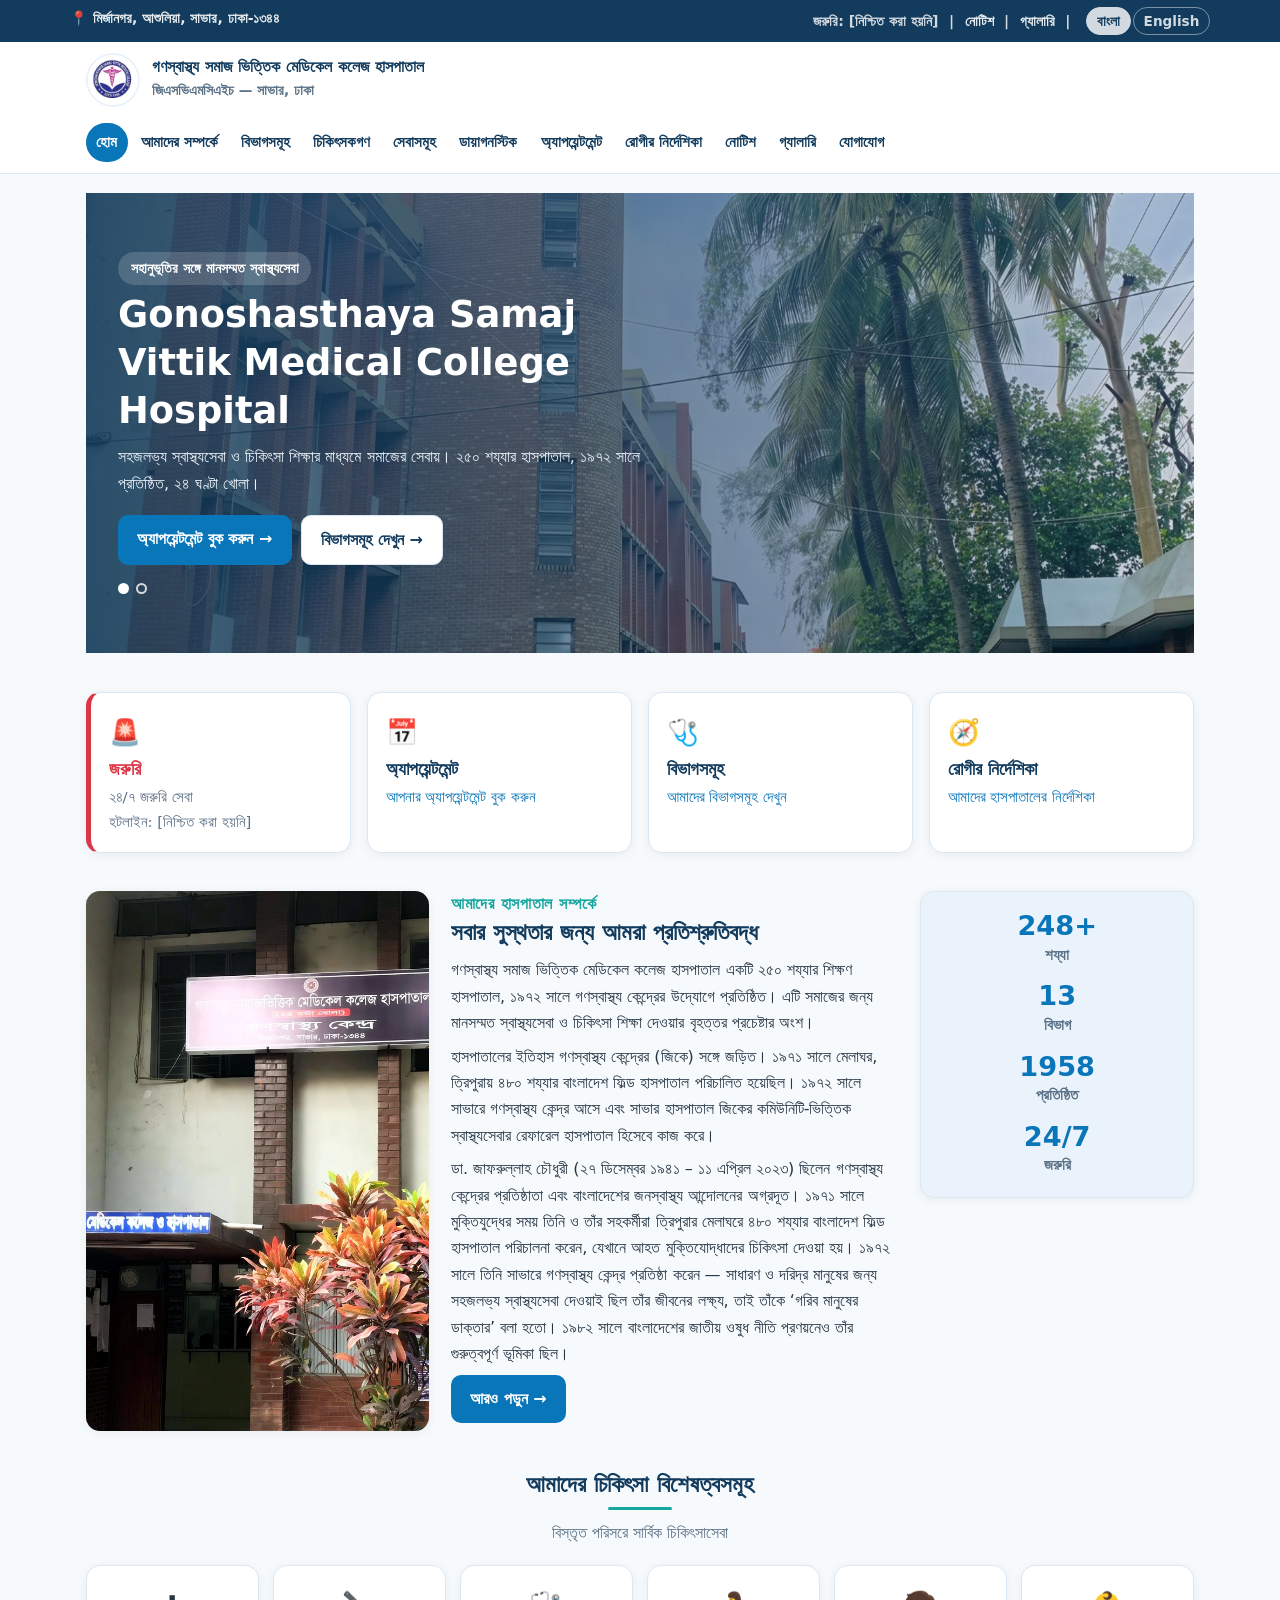
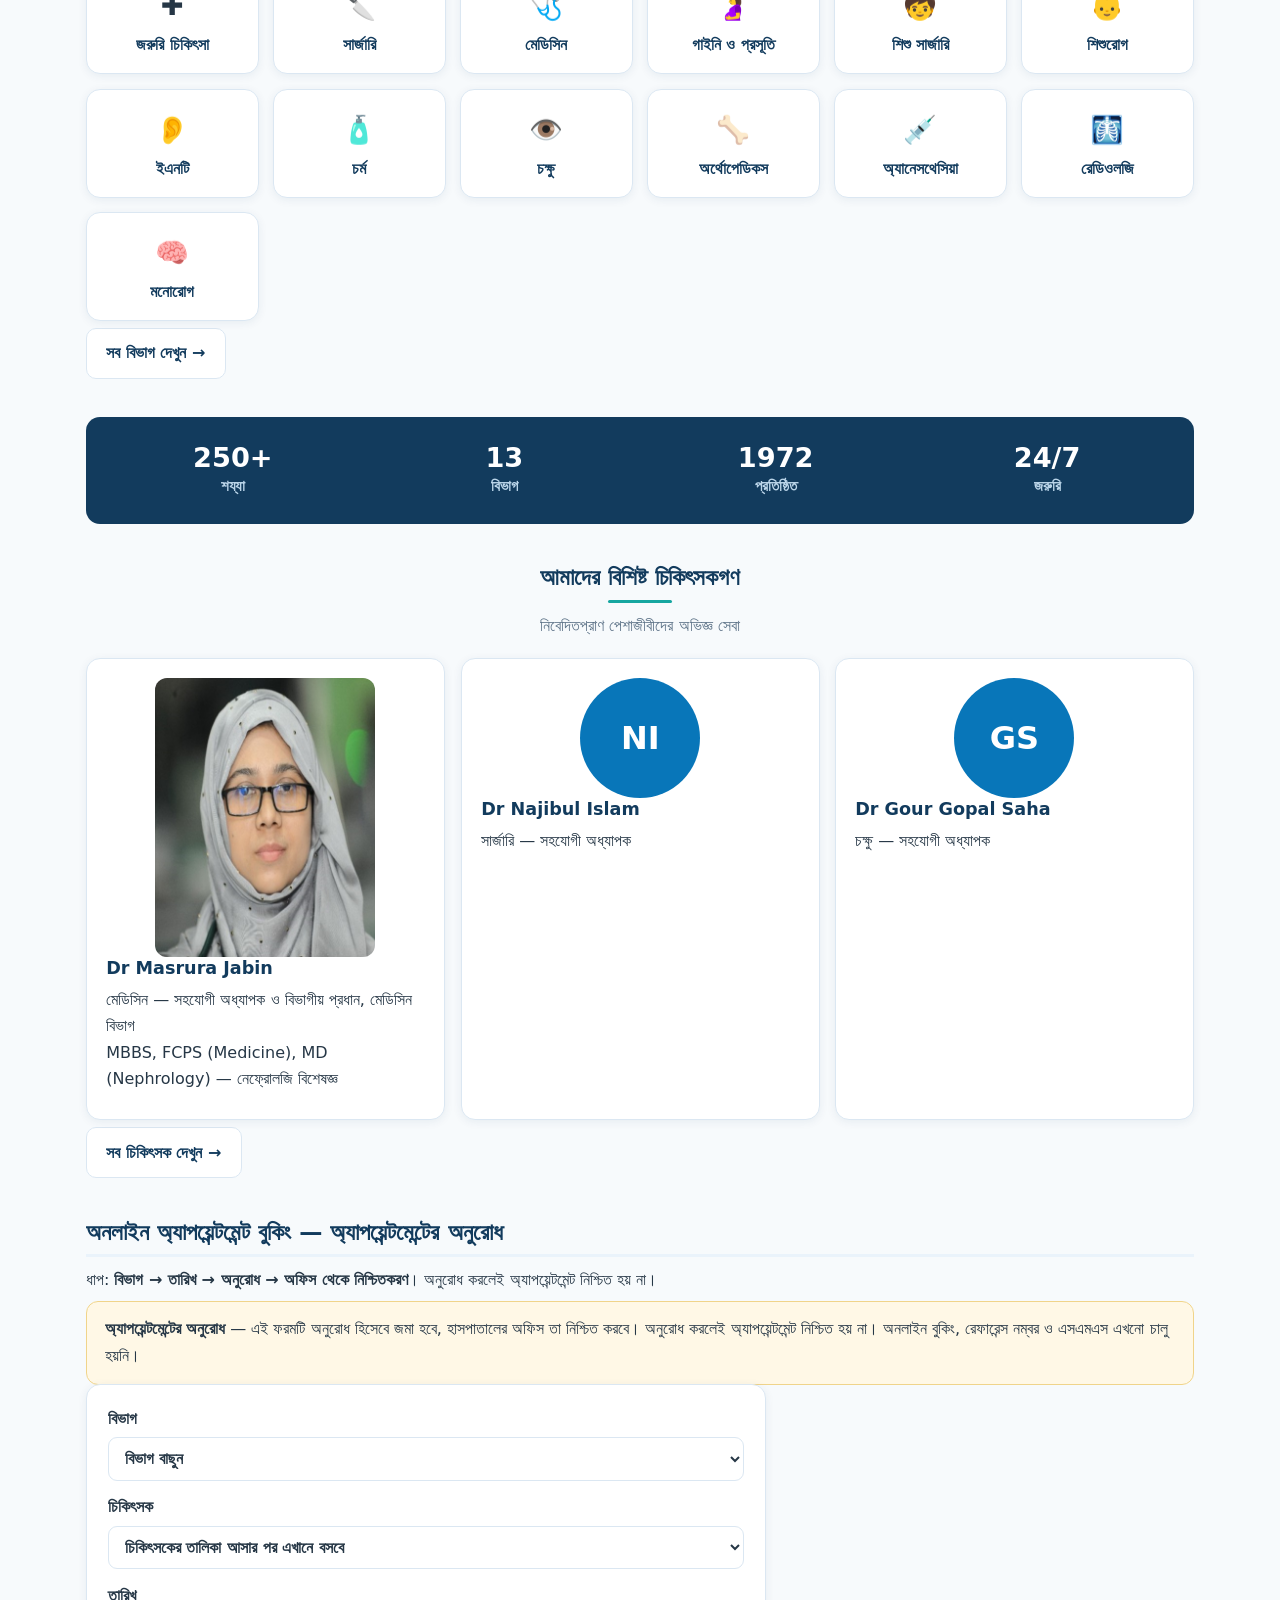
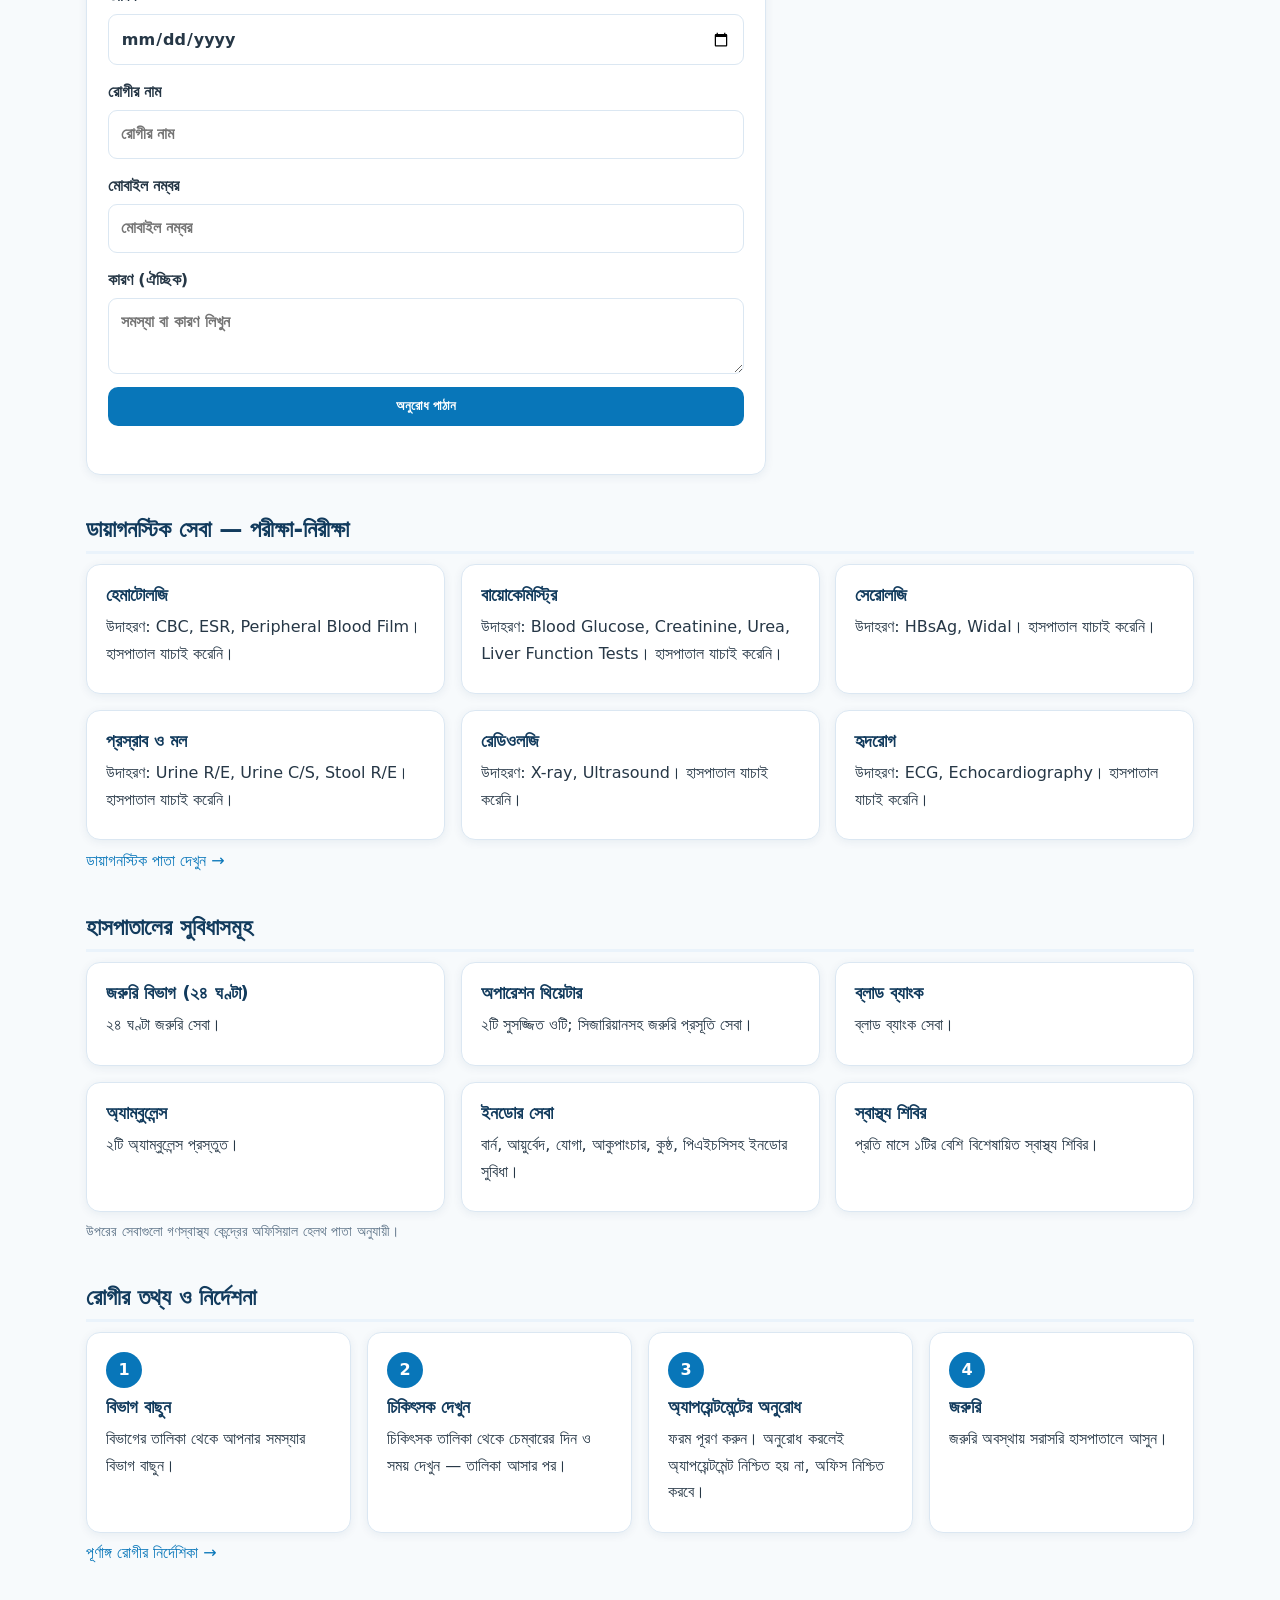
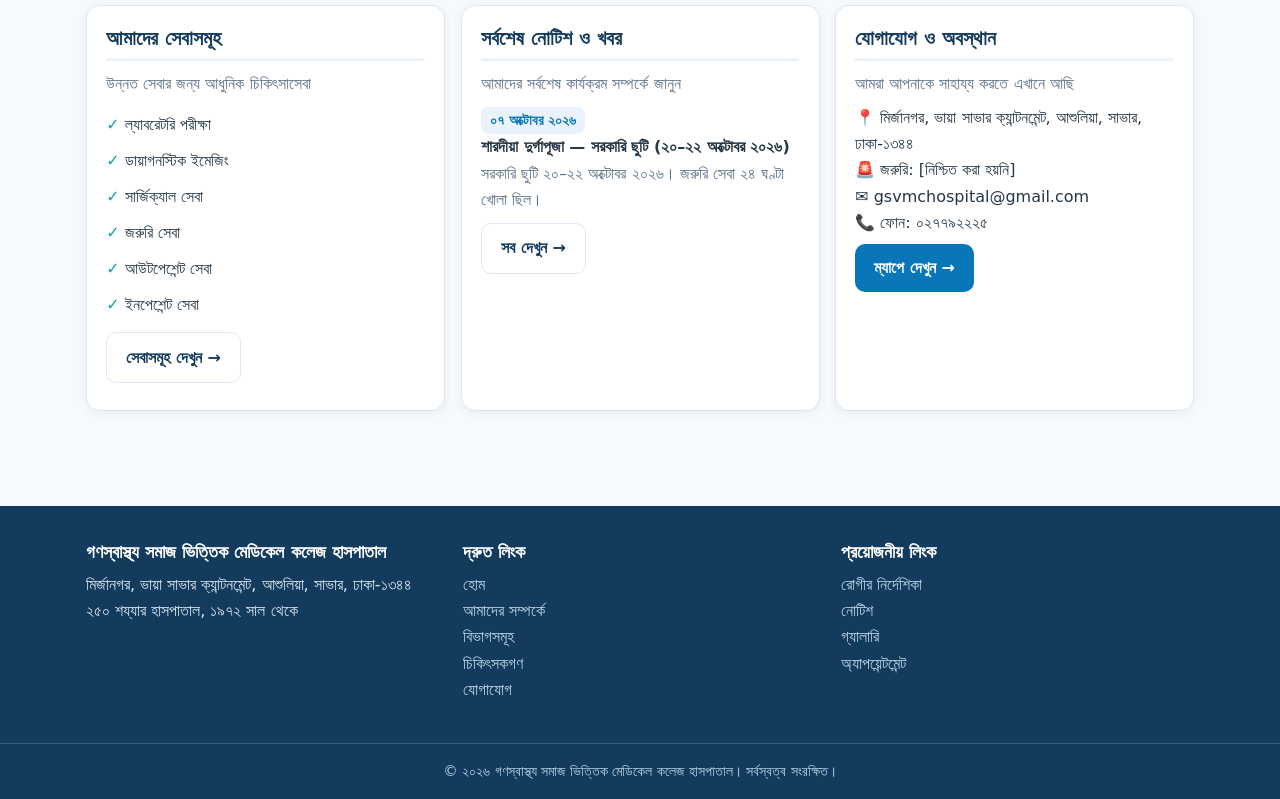
==== index.html @ b0adef0c "Animation update: add animate.css and animate.js wiring to homepage index.html" ====
<!doctype html>
<html lang="bn"><head><meta charset="utf-8">
<meta name="viewport" content="width=device-width,initial-scale=1">
<title>Gonoshasthaya Samaj Vittik Medical College Hospital (GSVMCH)</title>
<meta name="description" content="গণস্বাস্থ্য সমাজ ভিত্তিক মেডিকেল কলেজ হাসপাতাল (জিএসভিএমসিএইচ), সাভার — ২৫০ শয্যার হাসপাতাল, ১৯৭২ সালে প্রতিষ্ঠিত, ১৩টি বিভাগ, চিকিৎসক, অ্যাপয়েন্টমেন্টের অনুরোধ, সেবা ও নোটিশ।">
<meta property="og:title" content="Gonoshasthaya Samaj Vittik Medical College Hospital (GSVMCH)">
<meta property="og:description" content="জিএসভিএমসিএইচ, সাভার — ২৫০ শয্যার হাসপাতাল, ১৯৭২ সালে প্রতিষ্ঠিত। সহানুভূতির সঙ্গে মানসম্মত স্বাস্থ্যসেবা।">
<meta property="og:type" content="website">
<link rel="canonical" href="https://gsvmch.pages.dev/">
<link rel="stylesheet" href="assets/style.css">
<link rel="stylesheet" href="assets/animate.css">
</head>
<body>
<div class="topbar"><div class="topbar-inner">
<span data-i18n="top.addr">📍 মির্জানগর, আশুলিয়া, সাভার, ঢাকা-১৩৪৪</span>
<span class="topbar-right"><span data-i18n="top.emergency">জরুরি: [নিশ্চিত করা হয়নি]</span> <span class="topbar-sep">|</span> <a href="pages/notices.html" data-i18n="top.notice">নোটিশ</a> <span class="topbar-sep">|</span> <a href="pages/gallery.html" data-i18n="top.gallery">গ্যালারি</a> <span class="topbar-sep">|</span> <span class="lang-toggle"><button type="button" class="lang-btn active" data-lang="bn">বাংলা</button><button type="button" class="lang-btn" data-lang="en">English</button></span></span>
</div></div>
<header class="site"><div class="header-inner">
<a class="brand" href="index.html"><img src="assets/logo.jpg" alt="Gonoshasthaya Samaj Vittik Medical College logo"><span><b data-i18n="brand.name">গণস্বাস্থ্য সমাজ ভিত্তিক মেডিকেল কলেজ হাসপাতাল</b><small data-i18n="brand.sub">জিএসভিএমসিএইচ — সাভার, ঢাকা</small></span></a>
<nav class="main"><a href="index.html" class="active" data-i18n="nav.home">হোম</a><a href="pages/about.html" data-i18n="nav.about">আমাদের সম্পর্কে</a><a href="pages/departments.html" data-i18n="nav.departments">বিভাগসমূহ</a><a href="pages/doctors.html" data-i18n="nav.doctors">চিকিৎসকগণ</a><a href="pages/services.html" data-i18n="nav.services">সেবাসমূহ</a><a href="pages/diagnostics.html" data-i18n="nav.diagnostics">ডায়াগনস্টিক</a><a href="pages/appointments.html" data-i18n="nav.appointments">অ্যাপয়েন্টমেন্ট</a><a href="pages/patient-guide.html" data-i18n="nav.guide">রোগীর নির্দেশিকা</a><a href="pages/notices.html" data-i18n="nav.notice">নোটিশ</a><a href="pages/gallery.html" data-i18n="nav.gallery">গ্যালারি</a><a href="pages/contact.html" data-i18n="nav.contact">যোগাযোগ</a></nav>
</div></header>
<main>

<section class="hero">
<div class="hero-slider" id="heroSlider">
<div class="slide active"><img src="assets/hero.jpg" alt="গণস্বাস্থ্য সমাজ ভিত্তিক মেডিকেল কলেজ হাসপাতাল ভবন, সাভার"></div>
<div class="slide"><img src="assets/entrance.jpg" alt="গণস্বাস্থ্য সমাজ ভিত্তিক মেডিকেল কলেজ হাসপাতালের প্রবেশপথ, মির্জানগর, সাভার"></div>
<div class="hero-overlay"><div class="hero-text">
<span class="pill" data-i18n="hero.pill">সহানুভূতির সঙ্গে মানসম্মত স্বাস্থ্যসেবা</span>
<h1>Gonoshasthaya Samaj Vittik Medical College Hospital</h1>
<p data-i18n="hero.sub">সহজলভ্য স্বাস্থ্যসেবা ও চিকিৎসা শিক্ষার মাধ্যমে সমাজের সেবায়। ২৫০ শয্যার হাসপাতাল, ১৯৭২ সালে প্রতিষ্ঠিত, ২৪ ঘণ্টা খোলা।</p>
<div class="btn-row">
<a class="btn" href="pages/appointments.html" data-i18n="hero.cta_appt">অ্যাপয়েন্টমেন্ট বুক করুন →</a>
<a class="btn secondary" href="pages/departments.html" data-i18n="hero.cta_dept">বিভাগসমূহ দেখুন →</a>
</div>
<div class="dots" id="heroDots"><button class="dot active" data-slide="0" aria-label="Slide 1"></button><button class="dot" data-slide="1" aria-label="Slide 2"></button></div>
</div></div>
</div>
</section>

<section><div class="shortcuts">
<div class="shortcut emergency"><span class="icon">🚨</span><h3 data-i18n="sc.emergency_h">জরুরি</h3><p data-i18n-html="sc.emergency_p">২৪/৭ জরুরি সেবা<br>হটলাইন: [নিশ্চিত করা হয়নি]</p></div>
<div class="shortcut"><span class="icon">📅</span><h3 data-i18n="sc.appt_h">অ্যাপয়েন্টমেন্ট</h3><p><a href="pages/appointments.html" data-i18n="sc.appt_p">আপনার অ্যাপয়েন্টমেন্ট বুক করুন</a></p></div>
<div class="shortcut"><span class="icon">🩺</span><h3 data-i18n="sc.dept_h">বিভাগসমূহ</h3><p><a href="pages/departments.html" data-i18n="sc.dept_p">আমাদের বিভাগসমূহ দেখুন</a></p></div>
<div class="shortcut"><span class="icon">🧭</span><h3 data-i18n="sc.guide_h">রোগীর নির্দেশিকা</h3><p><a href="pages/patient-guide.html" data-i18n="sc.guide_p">আমাদের হাসপাতালের নির্দেশিকা</a></p></div>
</div></section>

<section id="about"><div class="about-wrap">
<img class="about-photo" src="assets/entrance-about.jpg" alt="গণস্বাস্থ্য সমাজ ভিত্তিক মেডিকেল কলেজ হাসপাতালের প্রবেশদ্বারের সাইনবোর্ড — ২৪ ঘণ্টা খোলা, মির্জানগর, সাভার, ঢাকা-১৩৪৪">
<div class="about-text"><p class="eyebrow" data-i18n="about.eyebrow">আমাদের হাসপাতাল সম্পর্কে</p><h2 data-i18n="about.h2">সবার সুস্থতার জন্য আমরা প্রতিশ্রুতিবদ্ধ</h2>
<p data-i18n="about.p1">গণস্বাস্থ্য সমাজ ভিত্তিক মেডিকেল কলেজ হাসপাতাল একটি ২৫০ শয্যার শিক্ষণ হাসপাতাল, ১৯৭২ সালে গণস্বাস্থ্য কেন্দ্রের উদ্যোগে প্রতিষ্ঠিত। এটি সমাজের জন্য মানসম্মত স্বাস্থ্যসেবা ও চিকিৎসা শিক্ষা দেওয়ার বৃহত্তর প্রচেষ্টার অংশ।</p>
<p data-i18n="about.p2">হাসপাতালের ইতিহাস গণস্বাস্থ্য কেন্দ্রের (জিকে) সঙ্গে জড়িত। ১৯৭১ সালে মেলাঘর, ত্রিপুরায় ৪৮০ শয্যার বাংলাদেশ ফিল্ড হাসপাতাল পরিচালিত হয়েছিল। ১৯৭২ সালে সাভারে গণস্বাস্থ্য কেন্দ্র আসে এবং সাভার হাসপাতাল জিকের কমিউনিটি-ভিত্তিক স্বাস্থ্যসেবার রেফারেল হাসপাতাল হিসেবে কাজ করে।</p>
<p data-i18n="about.zaf_p1">ডা. জাফরুল্লাহ চৌধুরী (২৭ ডিসেম্বর ১৯৪১ – ১১ এপ্রিল ২০২৩) ছিলেন গণস্বাস্থ্য কেন্দ্রের প্রতিষ্ঠাতা এবং বাংলাদেশের জনস্বাস্থ্য আন্দোলনের অগ্রদূত। ১৯৭১ সালে মুক্তিযুদ্ধের সময় তিনি ও তাঁর সহকর্মীরা ত্রিপুরার মেলাঘরে ৪৮০ শয্যার বাংলাদেশ ফিল্ড হাসপাতাল পরিচালনা করেন, যেখানে আহত মুক্তিযোদ্ধাদের চিকিৎসা দেওয়া হয়। ১৯৭২ সালে তিনি সাভারে গণস্বাস্থ্য কেন্দ্র প্রতিষ্ঠা করেন — সাধারণ ও দরিদ্র মানুষের জন্য সহজলভ্য স্বাস্থ্যসেবা দেওয়াই ছিল তাঁর জীবনের লক্ষ্য, তাই তাঁকে ‘গরিব মানুষের ডাক্তার’ বলা হতো। ১৯৮২ সালে বাংলাদেশের জাতীয় ওষুধ নীতি প্রণয়নেও তাঁর গুরুত্বপূর্ণ ভূমিকা ছিল।</p>
<p><a class="btn" href="pages/about.html" data-i18n="about.more">আরও পড়ুন →</a></p></div>
<div class="stats-box">
<div class="stat"><b>250+</b><span data-i18n="stat.beds">শয্যা</span></div>
<div class="stat"><b>13</b><span data-i18n="stat.depts">বিভাগ</span></div>
<div class="stat"><b>1972</b><span data-i18n="stat.est">প্রতিষ্ঠিত</span></div>
<div class="stat"><b>24/7</b><span data-i18n="stat.emerg">জরুরি</span></div>
</div>
</div></section>

<section id="departments"><div class="section-head"><h2 data-i18n="spec.h2">আমাদের চিকিৎসা বিশেষত্বসমূহ</h2><p class="muted" data-i18n="spec.sub">বিস্তৃত পরিসরে সার্বিক চিকিৎসাসেবা</p></div>
<div class="spec-grid">
<div class="spec-card"><span class="spec-icon">✚</span><h3 data-i18n="spec.emergency">জরুরি চিকিৎসা</h3></div>
<div class="spec-card"><span class="spec-icon">🔪</span><h3 data-i18n="spec.surgery">সার্জারি</h3></div>
<div class="spec-card"><span class="spec-icon">🩺</span><h3 data-i18n="spec.medicine">মেডিসিন</h3></div>
<div class="spec-card"><span class="spec-icon">🤰</span><h3 data-i18n="spec.gyne">গাইনি ও প্রসূতি</h3></div>
<div class="spec-card"><span class="spec-icon">🧒</span><h3 data-i18n="spec.paedsurg">শিশু সার্জারি</h3></div>
<div class="spec-card"><span class="spec-icon">👶</span><h3 data-i18n="spec.pediatric">শিশুরোগ</h3></div>
<div class="spec-card"><span class="spec-icon">👂</span><h3 data-i18n="spec.ent">ইএনটি</h3></div>
<div class="spec-card"><span class="spec-icon">🧴</span><h3 data-i18n="spec.skin">চর্ম</h3></div>
<div class="spec-card"><span class="spec-icon">👁️</span><h3 data-i18n="spec.eye">চক্ষু</h3></div>
<div class="spec-card"><span class="spec-icon">🦴</span><h3 data-i18n="spec.ortho">অর্থোপেডিকস</h3></div>
<div class="spec-card"><span class="spec-icon">💉</span><h3 data-i18n="spec.anesth">অ্যানেসথেসিয়া</h3></div>
<div class="spec-card"><span class="spec-icon">🩻</span><h3 data-dept="Radiology" data-i18n="spec.radio">রেডিওলজি</h3></div>
<div class="spec-card"><span class="spec-icon">🧠</span><h3 data-i18n="spec.psych">মনোরোগ</h3></div>
</div>
<p><a class="btn secondary" href="pages/departments.html" data-i18n="spec.all">সব বিভাগ দেখুন →</a></p></section>

<section class="stats-band"><div class="stats-band-inner">
<div class="stat"><b>250+</b><span data-i18n="stat.beds">শয্যা</span></div>
<div class="stat"><b>13</b><span data-i18n="stat.depts">বিভাগ</span></div>
<div class="stat"><b>1972</b><span data-i18n="stat.est">প্রতিষ্ঠিত</span></div>
<div class="stat"><b>24/7</b><span data-i18n="stat.emerg">জরুরি</span></div>
</div></section>

<section id="doctors"><div class="section-head"><h2 data-i18n="doctors.h2">আমাদের বিশিষ্ট চিকিৎসকগণ</h2><p class="muted" data-i18n="doctors.sub">নিবেদিতপ্রাণ পেশাজীবীদের অভিজ্ঞ সেবা</p></div>
<div class="grid">
<article class="card doc-card"><img src="assets/doctors/masrura-jabin.jpg" alt="Dr Masrura Jabin"><h3>Dr Masrura Jabin</h3><p data-i18n-html="doc.masrura">মেডিসিন — সহযোগী অধ্যাপক ও বিভাগীয় প্রধান, মেডিসিন বিভাগ<br>MBBS, FCPS (Medicine), MD (Nephrology) — নেফ্রোলজি বিশেষজ্ঞ</p></article>
<article class="card doc-card"><div class="avatar">NI</div><h3>Dr Najibul Islam</h3><p data-i18n="doc.najibul">সার্জারি — সহযোগী অধ্যাপক</p></article>
<article class="card doc-card"><div class="avatar">GS</div><h3>Dr Gour Gopal Saha</h3><p data-i18n="doc.gour">চক্ষু — সহযোগী অধ্যাপক</p></article>
</div>
<p><a class="btn secondary" href="pages/doctors.html" data-i18n="doctors.all">সব চিকিৎসক দেখুন →</a></p></section>

<section id="appointment"><h2 data-i18n="appt.h2">অনলাইন অ্যাপয়েন্টমেন্ট বুকিং — অ্যাপয়েন্টমেন্টের অনুরোধ</h2>
<p data-i18n-html="appt.steps">ধাপ: <b>বিভাগ → তারিখ → অনুরোধ → অফিস থেকে নিশ্চিতকরণ</b>। অনুরোধ করলেই অ্যাপয়েন্টমেন্ট নিশ্চিত হয় না।</p>
<div class="notice-box" data-i18n-html="appt.note"><b>অ্যাপয়েন্টমেন্টের অনুরোধ</b> — এই ফরমটি অনুরোধ হিসেবে জমা হবে, হাসপাতালের অফিস তা নিশ্চিত করবে। অনুরোধ করলেই অ্যাপয়েন্টমেন্ট নিশ্চিত হয় না। অনলাইন বুকিং, রেফারেন্স নম্বর ও এসএমএস এখনো চালু হয়নি।</div>
<form id="apptForm">
<label><span data-i18n="appt.dept_label">বিভাগ</span><select required><option value="" data-i18n="appt.choose_dept">বিভাগ বাছুন</option><option data-dept="Emergency">Emergency</option><option data-dept="Surgery">Surgery</option><option data-dept="Medicine">Medicine</option><option data-dept="Gyne and Obs">Gyne and Obs</option><option data-dept="Paediatric Surgery">Paediatric Surgery</option><option data-dept="Pediatric">Pediatric</option><option data-dept="ENT">ENT</option><option data-dept="Skin">Skin</option><option data-dept="Eye">Eye</option><option data-dept="Orthopedics">Orthopedics</option><option data-dept="Anesthesia">Anesthesia</option><option data-dept="Radiology">Radiology</option><option data-dept="Psychiatry">Psychiatry</option></select></label>
<label><span data-i18n="appt.doctor_label">চিকিৎসক</span><select><option data-i18n="appt.doctor_ph">চিকিৎসকের তালিকা আসার পর এখানে বসবে</option></select></label>
<label><span data-i18n="appt.date_label">তারিখ</span><input type="date" required></label>
<label><span data-i18n="appt.name_label">রোগীর নাম</span><input data-i18n-ph="appt.name_label" placeholder="রোগীর নাম" required></label>
<label><span data-i18n="appt.mobile_label">মোবাইল নম্বর</span><input data-i18n-ph="appt.mobile_label" placeholder="মোবাইল নম্বর" required></label>
<label><span data-i18n="appt.reason_label">কারণ (ঐচ্ছিক)</span><textarea rows="2" data-i18n-ph="appt.reason_ph" placeholder="সমস্যা বা কারণ লিখুন"></textarea></label>
<button class="btn" type="submit" data-i18n="appt.submit">অনুরোধ পাঠান</button>
<p id="apptResult" class="muted"></p>
</form>
<script>
document.getElementById('apptForm').addEventListener('submit', function(e){
  e.preventDefault();
  document.getElementById('apptResult').textContent = (window.GSVMCH_I18N ? window.GSVMCH_I18N.t('appt.result') : 'এই ফরমটি এখনো পরীক্ষামূলক কাঠামো — আপনার তথ্য কোথাও পাঠানো হয়নি। অ্যাপয়েন্টমেন্টের জন্য হাসপাতালের অফিসে যোগাযোগ করুন।');
  this.reset();
});
</script>
</section>

<section id="diagnostics"><h2 data-i18n="diag.h2">ডায়াগনস্টিক সেবা — পরীক্ষা-নিরীক্ষা</h2>
<div class="grid">
<div class="card"><h3 data-i18n="diag.haem">হেমাটোলজি</h3><p data-i18n="diag.haem_p">উদাহরণ: CBC, ESR, Peripheral Blood Film। হাসপাতাল যাচাই করেনি।</p></div>
<div class="card"><h3 data-i18n="diag.biochem">বায়োকেমিস্ট্রি</h3><p data-i18n="diag.biochem_p">উদাহরণ: Blood Glucose, Creatinine, Urea, Liver Function Tests। হাসপাতাল যাচাই করেনি।</p></div>
<div class="card"><h3 data-i18n="diag.sero">সেরোলজি</h3><p data-i18n="diag.sero_p">উদাহরণ: HBsAg, Widal। হাসপাতাল যাচাই করেনি।</p></div>
<div class="card"><h3 data-i18n="diag.urine">প্রস্রাব ও মল</h3><p data-i18n="diag.urine_p">উদাহরণ: Urine R/E, Urine C/S, Stool R/E। হাসপাতাল যাচাই করেনি।</p></div>
<div class="card"><h3 data-i18n="diag.radio">রেডিওলজি</h3><p data-i18n="diag.radio_p">উদাহরণ: X-ray, Ultrasound। হাসপাতাল যাচাই করেনি।</p></div>
<div class="card"><h3 data-i18n="diag.cardiac">হৃদরোগ</h3><p data-i18n="diag.cardiac_p">উদাহরণ: ECG, Echocardiography। হাসপাতাল যাচাই করেনি।</p></div>
</div>
<p><a href="pages/diagnostics.html" data-i18n="diag.more">ডায়াগনস্টিক পাতা দেখুন →</a></p></section>

<section id="facilities"><h2 data-i18n="fac.h2">হাসপাতালের সুবিধাসমূহ</h2>
<div class="grid">
<div class="card"><h3 data-i18n="fac.emerg">জরুরি বিভাগ (২৪ ঘণ্টা)</h3><p data-i18n="fac.emerg_p">২৪ ঘণ্টা জরুরি সেবা।</p></div>
<div class="card"><h3 data-i18n="fac.ot">অপারেশন থিয়েটার</h3><p data-i18n="fac.ot_p">২টি সুসজ্জিত ওটি; সিজারিয়ানসহ জরুরি প্রসূতি সেবা।</p></div>
<div class="card"><h3 data-i18n="fac.bb">ব্লাড ব্যাংক</h3><p data-i18n="fac.bb_p">ব্লাড ব্যাংক সেবা।</p></div>
<div class="card"><h3 data-i18n="fac.amb">অ্যাম্বুলেন্স</h3><p data-i18n="fac.amb_p">২টি অ্যাম্বুলেন্স প্রস্তুত।</p></div>
<div class="card"><h3 data-i18n="fac.indoor">ইনডোর সেবা</h3><p data-i18n="fac.indoor_p">বার্ন, আয়ুর্বেদ, যোগা, আকুপাংচার, কুষ্ঠ, পিএইচসিসহ ইনডোর সুবিধা।</p></div>
<div class="card"><h3 data-i18n="fac.camp">স্বাস্থ্য শিবির</h3><p data-i18n="fac.camp_p">প্রতি মাসে ১টির বেশি বিশেষায়িত স্বাস্থ্য শিবির।</p></div>
</div>
<p class="muted small" data-i18n="fac.note">উপরের সেবাগুলো গণস্বাস্থ্য কেন্দ্রের অফিসিয়াল হেলথ পাতা অনুযায়ী।</p></section>

<section id="guide"><h2 data-i18n="guide.h2">রোগীর তথ্য ও নির্দেশনা</h2>
<div class="steps">
<div class="card"><span class="step-num">1</span><h3 data-i18n="guide.s1h">বিভাগ বাছুন</h3><p data-i18n="guide.s1p">বিভাগের তালিকা থেকে আপনার সমস্যার বিভাগ বাছুন।</p></div>
<div class="card"><span class="step-num">2</span><h3 data-i18n="guide.s2h">চিকিৎসক দেখুন</h3><p data-i18n="guide.s2p">চিকিৎসক তালিকা থেকে চেম্বারের দিন ও সময় দেখুন — তালিকা আসার পর।</p></div>
<div class="card"><span class="step-num">3</span><h3 data-i18n="guide.s3h">অ্যাপয়েন্টমেন্টের অনুরোধ</h3><p data-i18n="guide.s3p">ফরম পূরণ করুন। অনুরোধ করলেই অ্যাপয়েন্টমেন্ট নিশ্চিত হয় না, অফিস নিশ্চিত করবে।</p></div>
<div class="card"><span class="step-num">4</span><h3 data-i18n="guide.s4h">জরুরি</h3><p data-i18n="guide.s4p">জরুরি অবস্থায় সরাসরি হাসপাতালে আসুন।</p></div>
</div>
<p><a href="pages/patient-guide.html" data-i18n="guide.more">পূর্ণাঙ্গ রোগীর নির্দেশিকা →</a></p></section>

<section class="bottom3">
<div class="card"><h2 data-i18n="svc.h2">আমাদের সেবাসমূহ</h2><p class="muted" data-i18n="svc.sub">উন্নত সেবার জন্য আধুনিক চিকিৎসাসেবা</p>
<ul class="check-list"><li data-i18n="svc.lab">ল্যাবরেটরি পরীক্ষা</li><li data-i18n="svc.img">ডায়াগনস্টিক ইমেজিং</li><li data-i18n="svc.surg">সার্জিক্যাল সেবা</li><li data-i18n="svc.emerg">জরুরি সেবা</li><li data-i18n="svc.out">আউটপেশেন্ট সেবা</li><li data-i18n="svc.in">ইনপেশেন্ট সেবা</li></ul>
<p><a class="btn secondary" href="pages/services.html" data-i18n="svc.more">সেবাসমূহ দেখুন →</a></p></div>
<div class="card"><h2 data-i18n="notice.h2">সর্বশেষ নোটিশ ও খবর</h2><p class="muted" data-i18n="notice.sub">আমাদের সর্বশেষ কার্যক্রম সম্পর্কে জানুন</p>
<ul class="notice-list"><li><b class="notice-date" data-i18n="notice.date1">০৭ অক্টোবর ২০২৬</b><br><b data-i18n="notice.puja_t">শারদীয়া দুর্গাপূজা — সরকারি ছুটি (২০–২২ অক্টোবর ২০২৬)</b><br><span class="muted" data-i18n="notice.puja_p">সরকারি ছুটি ২০–২২ অক্টোবর ২০২৬। জরুরি সেবা ২৪ ঘণ্টা খোলা ছিল।</span></li></ul>
<p><a class="btn secondary" href="pages/notices.html" data-i18n="notice.all">সব দেখুন →</a></p></div>
<div class="card"><h2 data-i18n="contact.h2">যোগাযোগ ও অবস্থান</h2><p class="muted" data-i18n="contact.sub">আমরা আপনাকে সাহায্য করতে এখানে আছি</p>
<p>📍 মির্জানগর, ভায়া সাভার ক্যান্টনমেন্ট, আশুলিয়া, সাভার, ঢাকা-১৩৪৪<br>
🚨 <span data-i18n="contact.emergency">জরুরি: [নিশ্চিত করা হয়নি]</span><br>
✉️ gsvmchospital@gmail.com<br>
📞 <span data-i18n="contact.phone">ফোন: ০২৭৭৯২২২৫</span></p>
<p><a class="btn" href="https://maps.app.goo.gl/LF12YgHGMR2dJApL9?g_st=ac" target="_blank" rel="noopener" data-i18n="contact.map">ম্যাপে দেখুন →</a></p></div>
</section>

</main>
<footer class="site"><div class="footer-inner">
<div><h3 data-i18n="brand.name">গণস্বাস্থ্য সমাজ ভিত্তিক মেডিকেল কলেজ হাসপাতাল</h3><p data-i18n-html="foot.addr">মির্জানগর, ভায়া সাভার ক্যান্টনমেন্ট, আশুলিয়া, সাভার, ঢাকা-১৩৪৪<br>২৫০ শয্যার হাসপাতাল, ১৯৭২ সাল থেকে</p></div>
<div><h3 data-i18n="foot.quick">দ্রুত লিংক</h3><p><a href="index.html" data-i18n="nav.home">হোম</a><br><a href="pages/about.html" data-i18n="nav.about">আমাদের সম্পর্কে</a><br><a href="pages/departments.html" data-i18n="nav.departments">বিভাগসমূহ</a><br><a href="pages/doctors.html" data-i18n="nav.doctors">চিকিৎসকগণ</a><br><a href="pages/contact.html" data-i18n="nav.contact">যোগাযোগ</a></p></div>
<div><h3 data-i18n="foot.useful">প্রয়োজনীয় লিংক</h3><p><a href="pages/patient-guide.html" data-i18n="nav.guide">রোগীর নির্দেশিকা</a><br><a href="pages/notices.html" data-i18n="nav.notice">নোটিশ</a><br><a href="pages/gallery.html" data-i18n="nav.gallery">গ্যালারি</a><br><a href="pages/appointments.html" data-i18n="nav.appointments">অ্যাপয়েন্টমেন্ট</a></p></div>
</div><div class="footer-bottom" data-i18n="foot.copy">© ২০২৬ গণস্বাস্থ্য সমাজ ভিত্তিক মেডিকেল কলেজ হাসপাতাল। সর্বস্বত্ব সংরক্ষিত।</div></footer>
<script>
(function(){
  var slides=document.querySelectorAll('#heroSlider .slide');
  var dots=document.querySelectorAll('#heroDots .dot');
  var cur=0, timer=null;
  function show(i){
    cur=i;
    slides.forEach(function(s,k){s.classList.toggle('active',k===i);});
    dots.forEach(function(d,k){d.classList.toggle('active',k===i);});
  }
  function next(){show((cur+1)%slides.length);}
  dots.forEach(function(d){d.addEventListener('click',function(){show(parseInt(d.dataset.slide,10));restart();});});
  function restart(){if(timer)clearInterval(timer);timer=setInterval(next,6000);}
  restart();
})();
</script>
<script src="assets/lang.js"></script>
<script src="assets/animate.js"></script>
</body></html>
---- assets/style.css ----
/* GSVMCH v6 — shared design system (premium mockup layout, Miraz info only)
   Primary Medical Blue #0876B9 | Navy #123B5D | Teal #16A6A0
   Background White #FFFFFF / Light Grey #F7FAFC | Text #263746 */
:root{
  --blue:#0876b9; --navy:#123b5d; --teal:#16a6a0;
  --bg:#f7fafc; --white:#fff; --ink:#263746; --muted:#5b7186;
  --line:#dbe7f2; --soft:#eaf3fb; --radius:14px;
  --shadow:0 2px 10px rgba(18,59,93,.07);
}
*{box-sizing:border-box}
html{scroll-behavior:smooth}
body{margin:0;font-family:system-ui,-apple-system,"Segoe UI","Noto Sans Bengali",Arial,sans-serif;color:var(--ink);background:var(--bg);line-height:1.65;font-size:16px}
img{max-width:100%;display:block}
a{color:var(--blue);text-decoration:none}
a:hover{text-decoration:underline}
h1,h2,h3{color:var(--navy);line-height:1.3}
h1{font-size:2rem;margin:.3rem 0 .6rem}
h2{font-size:1.45rem;margin:0 0 .6rem;padding-bottom:.45rem;border-bottom:3px solid var(--soft)}
h3{font-size:1.1rem;margin:.2rem 0 .4rem}
p{margin:.45rem 0}
.muted{color:var(--muted)}
.small{font-size:.9rem}

/* Top bar */
.topbar{background:var(--navy);color:#fff;font-size:.88rem;font-weight:600;padding:.45rem 1rem;text-align:center}
.topbar-inner{max-width:1140px;margin:0 auto;display:flex;justify-content:space-between;gap:1rem;flex-wrap:wrap}
.topbar a{color:#fff}
.topbar-sep{opacity:.5;margin:0 .35rem}
.topbar span{opacity:.9}

/* Header */
header.site{position:sticky;top:0;z-index:40;background:var(--white);border-bottom:1px solid var(--line)}
.header-inner{max-width:1140px;margin:0 auto;padding:.7rem 1rem;display:flex;align-items:center;gap:1rem;justify-content:space-between;flex-wrap:wrap}
.brand{display:flex;align-items:center;gap:.75rem;color:var(--navy)}
.brand:hover{text-decoration:none}
.brand img{width:54px;height:54px;border-radius:50%;object-fit:cover;border:2px solid var(--soft);flex:none}
.brand b{display:block;line-height:1.2;font-size:1.02rem}
.brand small{color:var(--muted);font-weight:600;font-size:.85rem}
nav.main{display:flex;gap:.15rem;flex-wrap:wrap}
nav.main a{padding:.45rem .65rem;border-radius:999px;color:var(--navy);font-weight:600;font-size:.93rem}
nav.main a:hover{background:var(--soft);text-decoration:none}
nav.main a.active{background:var(--blue);color:#fff}

/* Layout */
main{max-width:1140px;margin:0 auto;padding:1.2rem 1rem 3rem}
section{margin-top:2.4rem}
.card{background:var(--white);border:1px solid var(--line);border-radius:var(--radius);padding:1.2rem;box-shadow:var(--shadow)}
.grid{display:grid;grid-template-columns:repeat(3,1fr);gap:1rem}
.grid2{display:grid;grid-template-columns:repeat(2,1fr);gap:1rem}
.grid4{display:grid;grid-template-columns:repeat(4,1fr);gap:1rem}
.card h3{margin-top:0}
.tag{display:inline-block;background:var(--soft);color:var(--blue);border-radius:999px;padding:.15rem .6rem;font-size:.8rem;font-weight:700}
.pill{display:inline-block;background:var(--soft);border-radius:999px;padding:.3rem .8rem;font-size:.88rem;font-weight:700;color:var(--blue)}

/* Hero */
.hero{margin-top:0;border-radius:0;overflow:hidden;position:relative;background:var(--navy)}
.hero-slider{position:relative}
.hero .slide{display:none}
.hero .slide.active{display:block}
.hero img{width:100%;height:460px;object-fit:cover;object-position:center 35%}
.dots{display:flex;gap:.45rem;margin-top:1.1rem;pointer-events:auto}
.dot{width:11px;height:11px;border-radius:50%;border:2px solid rgba(255,255,255,.8);background:transparent;padding:0;cursor:pointer}
.dot.active{background:#fff}
.hero-overlay{position:absolute;inset:0;background:linear-gradient(90deg,rgba(18,59,93,.88) 0%,rgba(18,59,93,.55) 55%,rgba(18,59,93,.15) 100%);display:flex;align-items:center;pointer-events:none}
.hero-overlay a{pointer-events:auto}
.hero-text{color:#fff;padding:2rem;max-width:620px}
.hero-text h1{color:#fff;font-size:2.3rem;margin:.4rem 0 .6rem}
.hero-text p{color:#eaf3fb}
.hero-text .pill{background:rgba(255,255,255,.16);color:#fff}
.btn{display:inline-block;background:var(--blue);color:#fff;padding:.7rem 1.2rem;border-radius:10px;font-weight:700;border:0;cursor:pointer;transition:background .2s,transform .2s}
.btn:hover{background:#06689e;text-decoration:none;transform:translateY(-1px)}
.btn.secondary{background:var(--white);color:var(--navy);border:1px solid var(--line)}
.btn.teal{background:var(--teal)}
.btn-row{display:flex;gap:.6rem;flex-wrap:wrap;margin-top:1.1rem}

/* Shortcuts */
.shortcuts{display:grid;grid-template-columns:repeat(4,1fr);gap:1rem}
.shortcut{background:var(--white);border:1px solid var(--line);border-radius:var(--radius);padding:1.1rem;box-shadow:var(--shadow);transition:transform .2s,box-shadow .2s}
.shortcut:hover{transform:translateY(-2px);box-shadow:0 6px 18px rgba(18,59,93,.12)}
.shortcut .icon{font-size:1.6rem}
.shortcut h3{margin:.3rem 0}
.shortcut p{margin:0;color:var(--muted);font-size:.93rem}
.shortcut.emergency{border-left:5px solid #dc3545}
.shortcut.emergency h3{color:#dc3545}

/* Forms */
form{background:var(--white);border:1px solid var(--line);border-radius:var(--radius);padding:1.3rem;display:grid;gap:.85rem;max-width:680px;box-shadow:var(--shadow)}
label{font-weight:600;display:grid;gap:.3rem}
input,select,textarea{width:100%;padding:.65rem .75rem;border:1px solid var(--line);border-radius:9px;font:inherit;color:var(--ink);background:#fff}
input:focus,select:focus,textarea:focus{outline:2px solid var(--blue);outline-offset:1px;border-color:var(--blue)}
.notice-box{background:#fff8e6;border:1px solid #f0d48a;border-radius:12px;padding:.9rem 1.1rem}
.empty{background:var(--soft);border:1px dashed #9dbfd8;border-radius:12px;padding:1.2rem;text-align:center;color:var(--muted)}

/* Tables */
table{width:100%;border-collapse:collapse;background:var(--white);border-radius:var(--radius);overflow:hidden}
th,td{border:1px solid var(--line);padding:.65rem;text-align:left;font-size:.93rem}
th{background:var(--soft);color:var(--navy)}
.table-wrap{overflow-x:auto}

/* Gallery */
.gallery{display:grid;grid-template-columns:repeat(3,1fr);gap:1rem}
.gallery figure{margin:0;background:var(--white);border:1px solid var(--line);border-radius:var(--radius);overflow:hidden;box-shadow:var(--shadow)}
.gallery img{width:100%;height:210px;object-fit:cover}
.gallery figcaption{padding:.7rem .9rem;font-size:.92rem;color:var(--muted)}
.tile-ph{height:210px;display:grid;place-items:center;text-align:center;padding:1rem;background:var(--soft);color:var(--muted);font-weight:600}

/* Steps */
.steps{display:grid;grid-template-columns:repeat(4,1fr);gap:1rem}
.step-num{display:inline-grid;place-items:center;width:36px;height:36px;border-radius:50%;background:var(--blue);color:#fff;font-weight:800;margin-bottom:.5rem}

/* Footer */
footer.site{background:var(--navy);color:#dbe7f2;margin-top:3rem}
.footer-inner{max-width:1140px;margin:0 auto;padding:2rem 1rem;display:grid;grid-template-columns:repeat(3,1fr);gap:1.5rem}
.footer-inner h3{color:#fff}
.footer-inner a{color:#bcd6ea}
.footer-bottom{border-top:1px solid rgba(255,255,255,.18);text-align:center;padding:1rem;font-size:.9rem;color:#bcd6ea}

@media(max-width:860px){
  .grid,.grid4,.shortcuts,.gallery{grid-template-columns:repeat(2,1fr)}
  .grid2,.steps{grid-template-columns:1fr 1fr}
  .hero img{height:300px}
  .hero-text h1{font-size:1.7rem}
  .footer-inner{grid-template-columns:1fr}
}
@media(max-width:560px){
  .grid,.grid2,.grid4,.shortcuts,.gallery,.steps{grid-template-columns:1fr}
  .hero img{height:240px}
  .hero-overlay{position:static;background:var(--navy)}
  .hero-text{padding:1.4rem}
  .brand b{font-size:.9rem}
  .brand img{width:44px;height:44px}
  h1{font-size:1.6rem}
}

/* ---- v6 premium additions (homepage) ---- */
.section-head{text-align:center;margin-bottom:1.2rem}
.section-head h2{border-bottom:0;padding-bottom:0}
.section-head h2::after{content:"";display:block;width:64px;height:3px;background:var(--teal);margin:.5rem auto 0;border-radius:2px}
.eyebrow{color:var(--teal);font-weight:700;letter-spacing:.04em;margin:0}
.about-wrap{display:grid;grid-template-columns:1fr 1.3fr .8fr;gap:1.4rem;align-items:start}
.about-photo{border-radius:var(--radius);width:100%;height:100%;min-height:280px;object-fit:cover;box-shadow:var(--shadow)}
.about-text h2{border-bottom:0;padding-bottom:0}
.stats-box{background:var(--soft);border:1px solid var(--line);border-radius:var(--radius);padding:1.2rem;display:grid;gap:.9rem;box-shadow:var(--shadow)}
.stats-box .stat,.stats-band .stat{display:grid;gap:.1rem;text-align:center}
.stats-box .stat b,.stats-band .stat b{font-size:1.7rem;color:var(--blue);line-height:1.1}
.stats-box .stat span,.stats-band .stat span{font-size:.92rem;color:var(--muted);font-weight:600}
.spec-grid{display:grid;grid-template-columns:repeat(6,1fr);gap:.9rem}
.spec-card{background:var(--white);border:1px solid var(--line);border-radius:var(--radius);padding:1.1rem .6rem;text-align:center;box-shadow:var(--shadow);transition:transform .2s,box-shadow .2s}
.spec-card:hover{transform:translateY(-2px);box-shadow:0 6px 18px rgba(18,59,93,.12)}
.spec-card h3{font-size:.98rem;margin:.4rem 0 0}
.spec-icon{font-size:1.7rem}
.stats-band{background:var(--navy);border-radius:var(--radius);padding:1.6rem 1.2rem;margin-top:2.4rem}
.stats-band-inner{display:grid;grid-template-columns:repeat(4,1fr);gap:1rem}
.stats-band .stat b{color:#fff}
.stats-band .stat span{color:#bcd6ea}
.doc-card img{width:100%;max-width:220px;border-radius:12px;margin:0 auto}
.doc-card .avatar{margin:0 auto}
.avatar{width:120px;height:120px;border-radius:50%;background:var(--blue);color:#fff;display:grid;place-items:center;font-size:2rem;font-weight:800}
.bottom3{display:grid;grid-template-columns:repeat(3,1fr);gap:1rem}
.bottom3 h2{font-size:1.25rem}
.check-list{list-style:none;padding:0;margin:.6rem 0}
.check-list li{padding:.3rem 0}
.check-list li::before{content:"✓ ";color:var(--teal);font-weight:800}
.notice-list{list-style:none;padding:0;margin:.6rem 0}
.notice-date{display:inline-block;background:var(--soft);color:var(--blue);border-radius:8px;padding:.15rem .55rem;font-size:.85rem}
@media(max-width:860px){
  .spec-grid{grid-template-columns:repeat(3,1fr)}
  .about-wrap{grid-template-columns:1fr 1fr}
  .about-photo{grid-column:1/-1;min-height:220px}
  .bottom3{grid-template-columns:1fr}
  .stats-band-inner{grid-template-columns:repeat(2,1fr)}
  .topbar-inner{justify-content:center;text-align:center}
}
@media(max-width:560px){
  .spec-grid{grid-template-columns:repeat(2,1fr)}
  .about-wrap{grid-template-columns:1fr}
  .hero img{height:300px}
}

/* Language toggle (top bar) */
.lang-toggle{display:inline-flex;gap:.15rem;margin-left:.35rem}
.lang-btn{background:transparent;border:1px solid rgba(255,255,255,.55);color:#fff;border-radius:999px;padding:.1rem .6rem;font:inherit;font-size:.85rem;font-weight:700;cursor:pointer}
.lang-btn.active{background:#fff;color:var(--navy);border-color:#fff}
.lang-btn:hover{text-decoration:none}

/* Figure inside a content card (e.g. About page gate photo) */
.card figure{margin:1rem 0 0}
.card figure img{width:100%;border-radius:12px}
.card figcaption{font-size:.92rem;color:var(--muted);margin-top:.4rem}
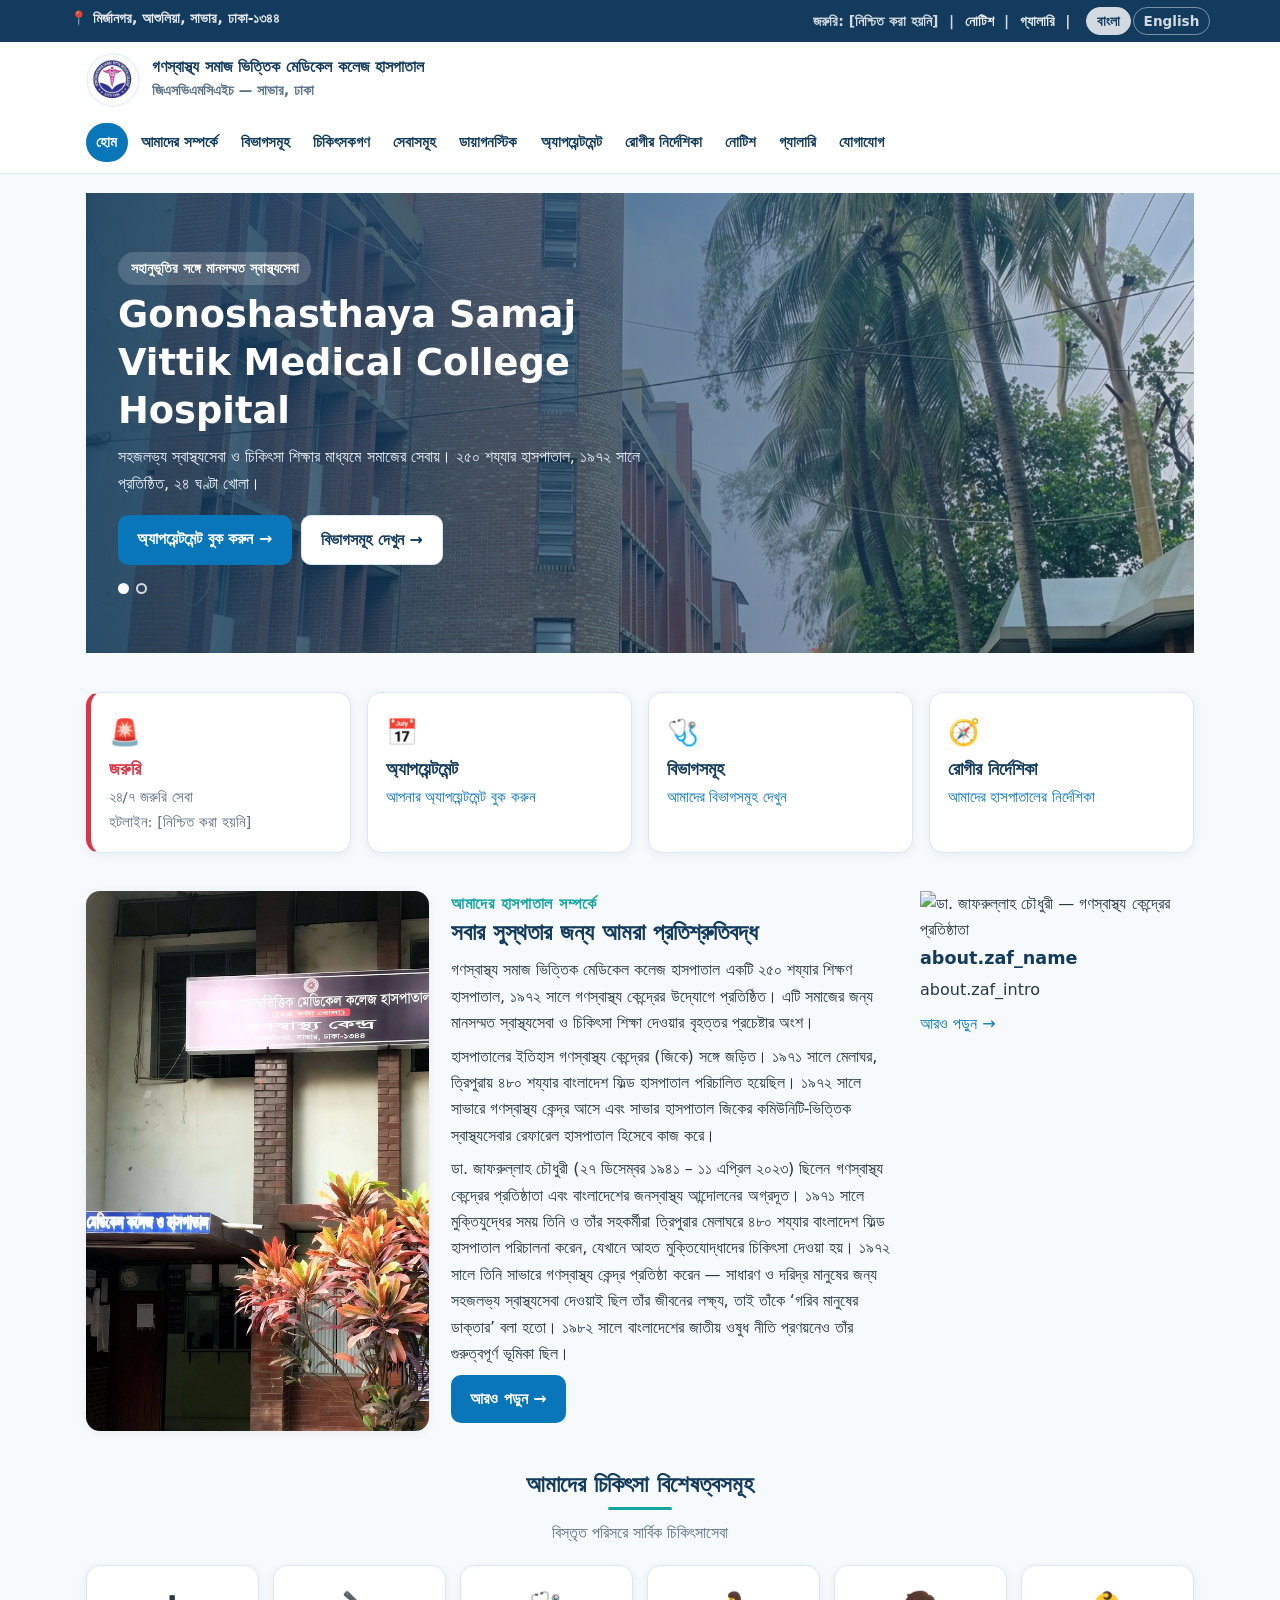
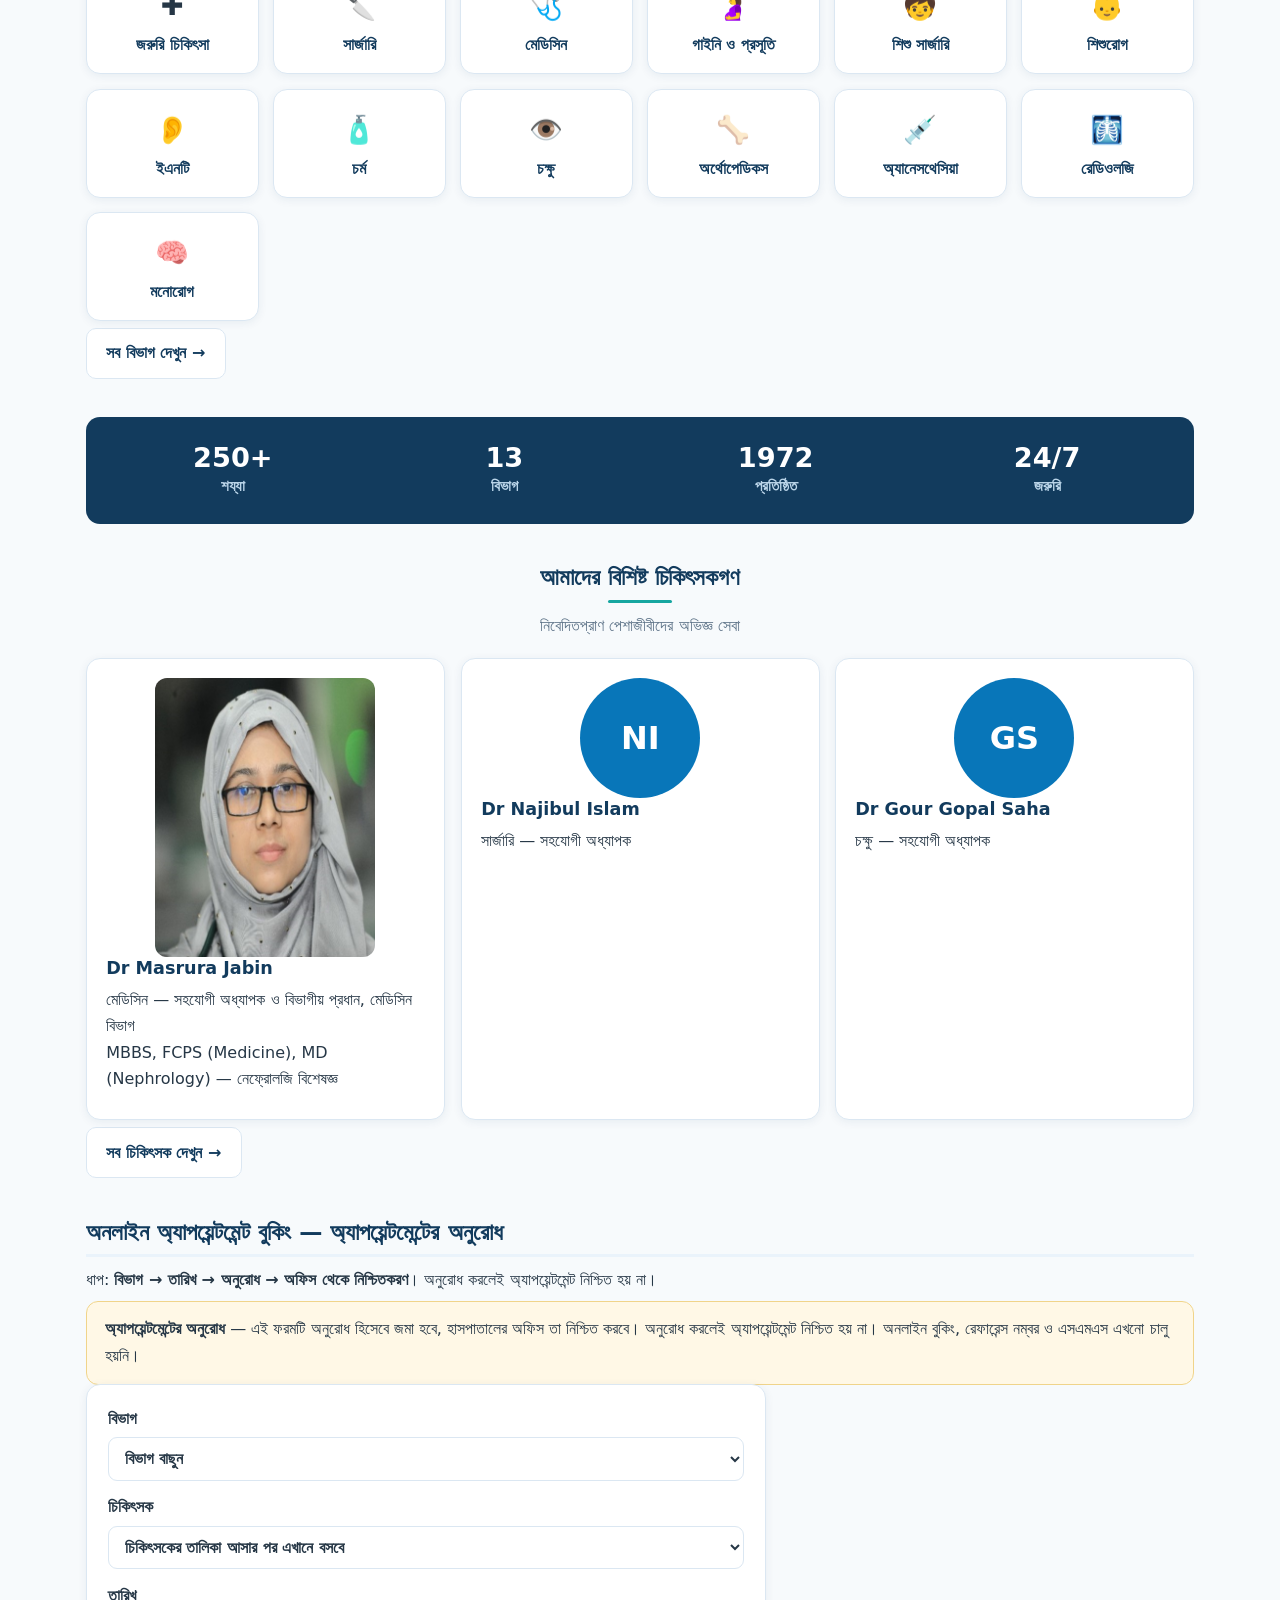
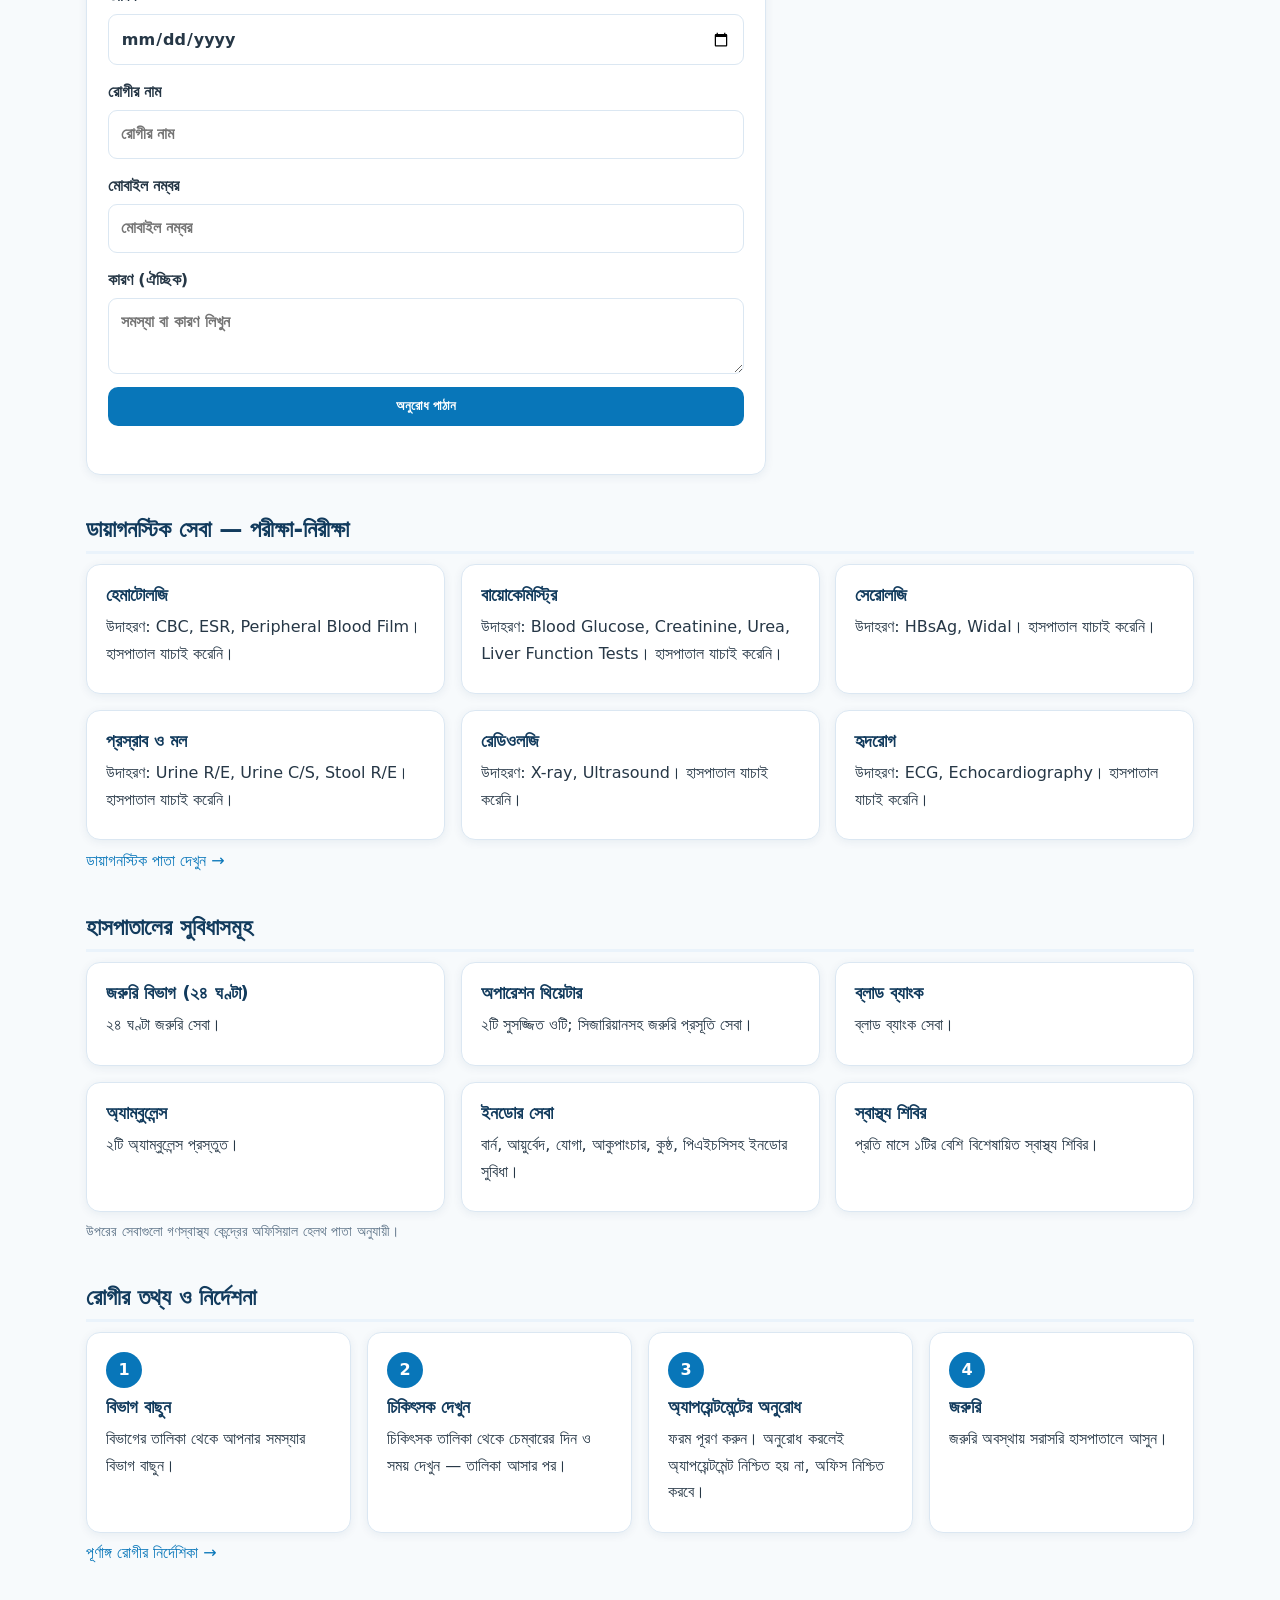
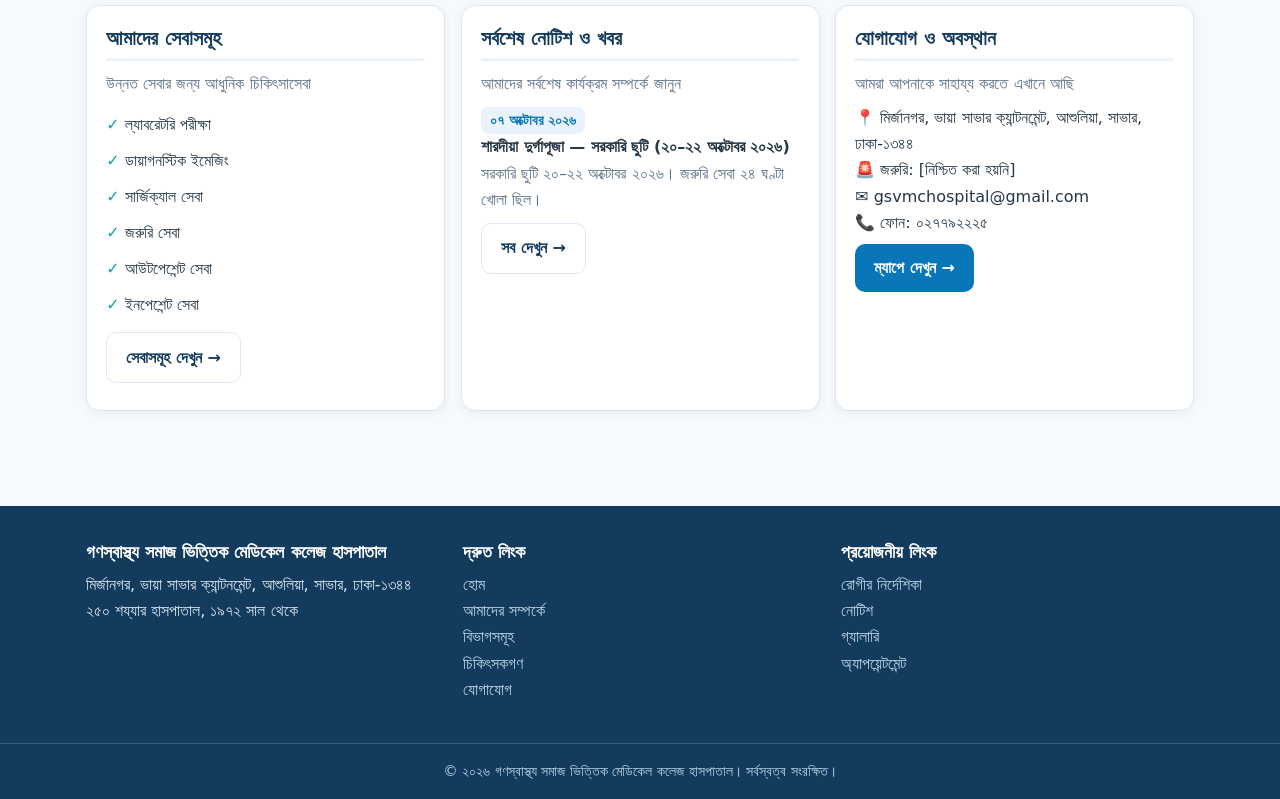
==== commit 188d0666: "About redesign: homepage with founder strip, side stats box removed" ====
--- a/index.html
+++ b/index.html
@@ -52,13 +52,13 @@
 <p data-i18n="about.p2">হাসপাতালের ইতিহাস গণস্বাস্থ্য কেন্দ্রের (জিকে) সঙ্গে জড়িত। ১৯৭১ সালে মেলাঘর, ত্রিপুরায় ৪৮০ শয্যার বাংলাদেশ ফিল্ড হাসপাতাল পরিচালিত হয়েছিল। ১৯৭২ সালে সাভারে গণস্বাস্থ্য কেন্দ্র আসে এবং সাভার হাসপাতাল জিকের কমিউনিটি-ভিত্তিক স্বাস্থ্যসেবার রেফারেল হাসপাতাল হিসেবে কাজ করে।</p>
 <p data-i18n="about.zaf_p1">ডা. জাফরুল্লাহ চৌধুরী (২৭ ডিসেম্বর ১৯৪১ – ১১ এপ্রিল ২০২৩) ছিলেন গণস্বাস্থ্য কেন্দ্রের প্রতিষ্ঠাতা এবং বাংলাদেশের জনস্বাস্থ্য আন্দোলনের অগ্রদূত। ১৯৭১ সালে মুক্তিযুদ্ধের সময় তিনি ও তাঁর সহকর্মীরা ত্রিপুরার মেলাঘরে ৪৮০ শয্যার বাংলাদেশ ফিল্ড হাসপাতাল পরিচালনা করেন, যেখানে আহত মুক্তিযোদ্ধাদের চিকিৎসা দেওয়া হয়। ১৯৭২ সালে তিনি সাভারে গণস্বাস্থ্য কেন্দ্র প্রতিষ্ঠা করেন — সাধারণ ও দরিদ্র মানুষের জন্য সহজলভ্য স্বাস্থ্যসেবা দেওয়াই ছিল তাঁর জীবনের লক্ষ্য, তাই তাঁকে ‘গরিব মানুষের ডাক্তার’ বলা হতো। ১৯৮২ সালে বাংলাদেশের জাতীয় ওষুধ নীতি প্রণয়নেও তাঁর গুরুত্বপূর্ণ ভূমিকা ছিল।</p>
 <p><a class="btn" href="pages/about.html" data-i18n="about.more">আরও পড়ুন →</a></p></div>
-<div class="stats-box">
-<div class="stat"><b>250+</b><span data-i18n="stat.beds">শয্যা</span></div>
-<div class="stat"><b>13</b><span data-i18n="stat.depts">বিভাগ</span></div>
-<div class="stat"><b>1972</b><span data-i18n="stat.est">প্রতিষ্ঠিত</span></div>
-<div class="stat"><b>24/7</b><span data-i18n="stat.emerg">জরুরি</span></div>
+<div class="founder-strip">
+<img src="assets/zafrullah.jpg" alt="ডা. জাফরুল্লাহ চৌধুরী — গণস্বাস্থ্য কেন্দ্রের প্রতিষ্ঠাতা">
+<div><h3 data-i18n="about.zaf_name">ডা. জাফরুল্লাহ চৌধুরী</h3>
+<p data-i18n="about.zaf_intro">গণস্বাস্থ্য কেন্দ্রের প্রতিষ্ঠাতা, বাংলাদেশের জনস্বাস্থ্য আন্দোলনের অগ্রদূত</p>
+<p><a href="pages/about.html" data-i18n="about.more">আরও পড়ুন →</a></p></div>
 </div>
-</div></section>
+</section>
 
 <section id="departments"><div class="section-head"><h2 data-i18n="spec.h2">আমাদের চিকিৎসা বিশেষত্বসমূহ</h2><p class="muted" data-i18n="spec.sub">বিস্তৃত পরিসরে সার্বিক চিকিৎসাসেবা</p></div>
 <div class="spec-grid">
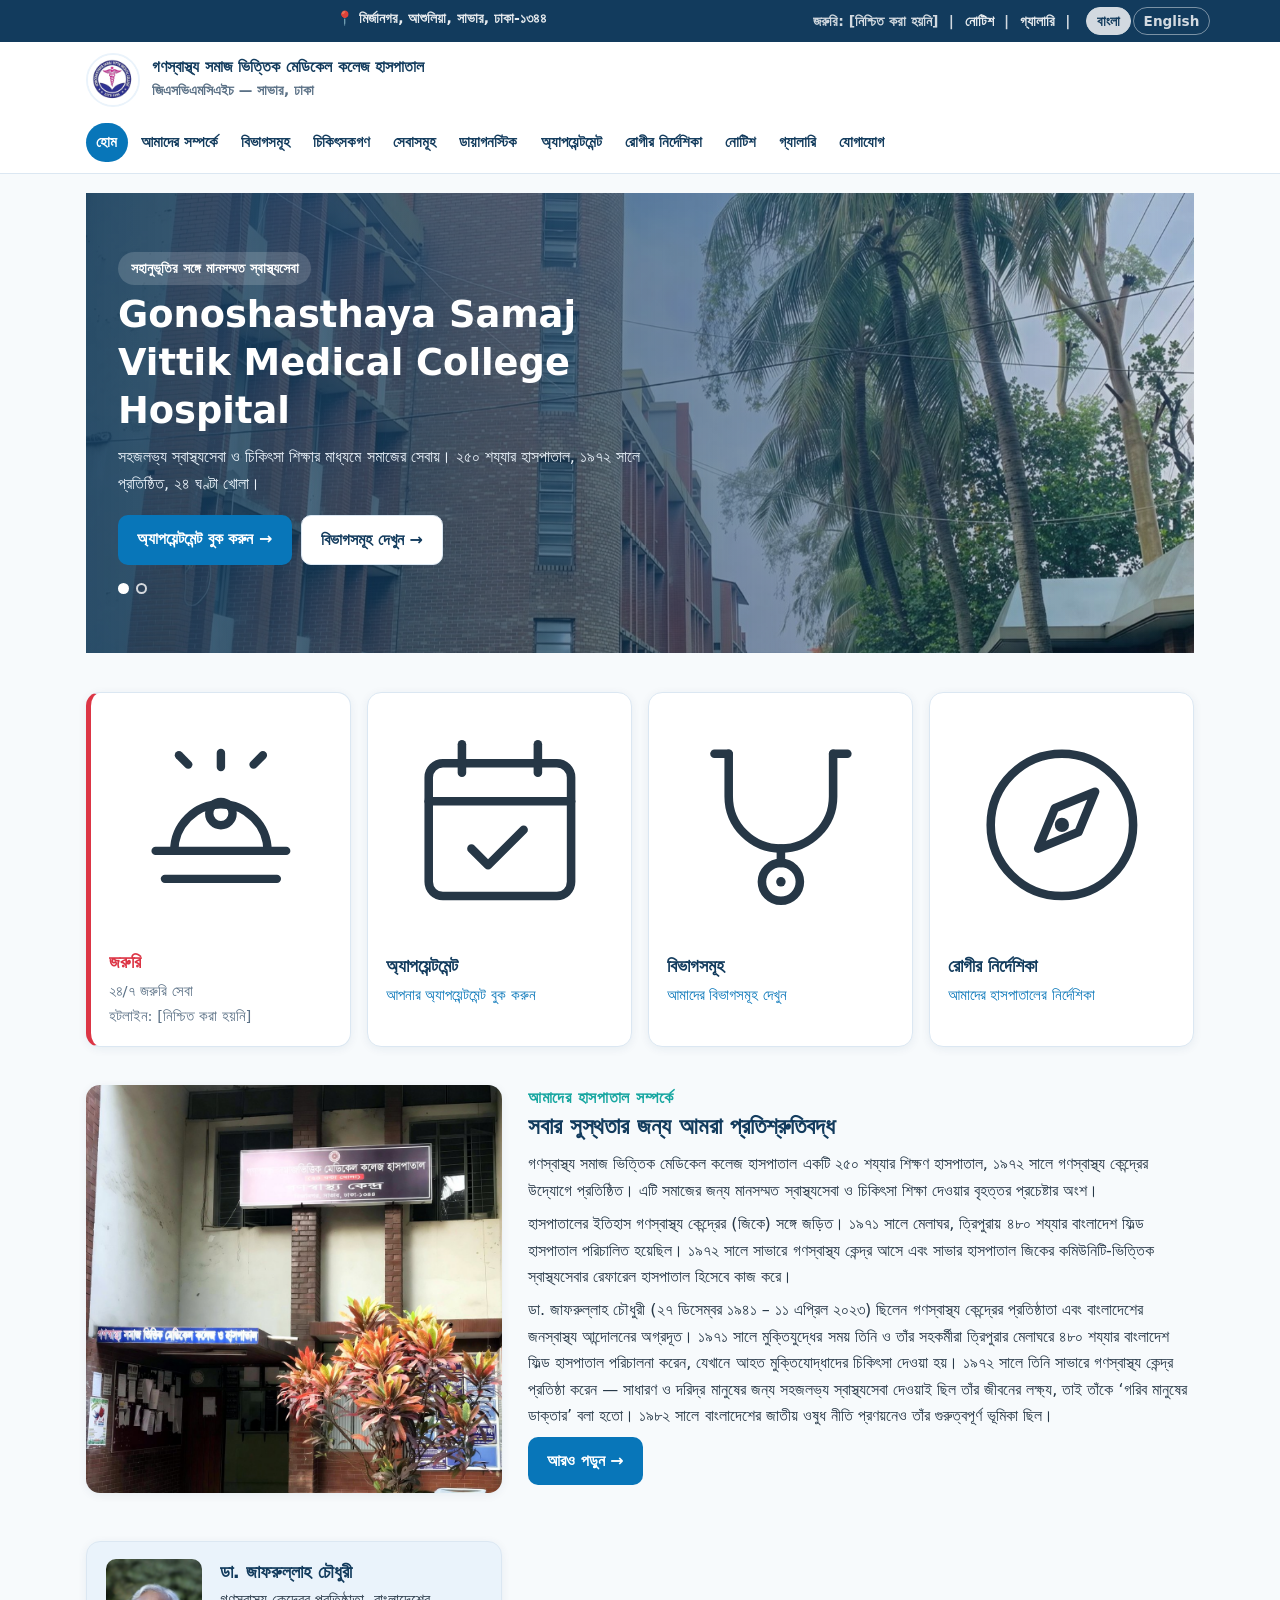
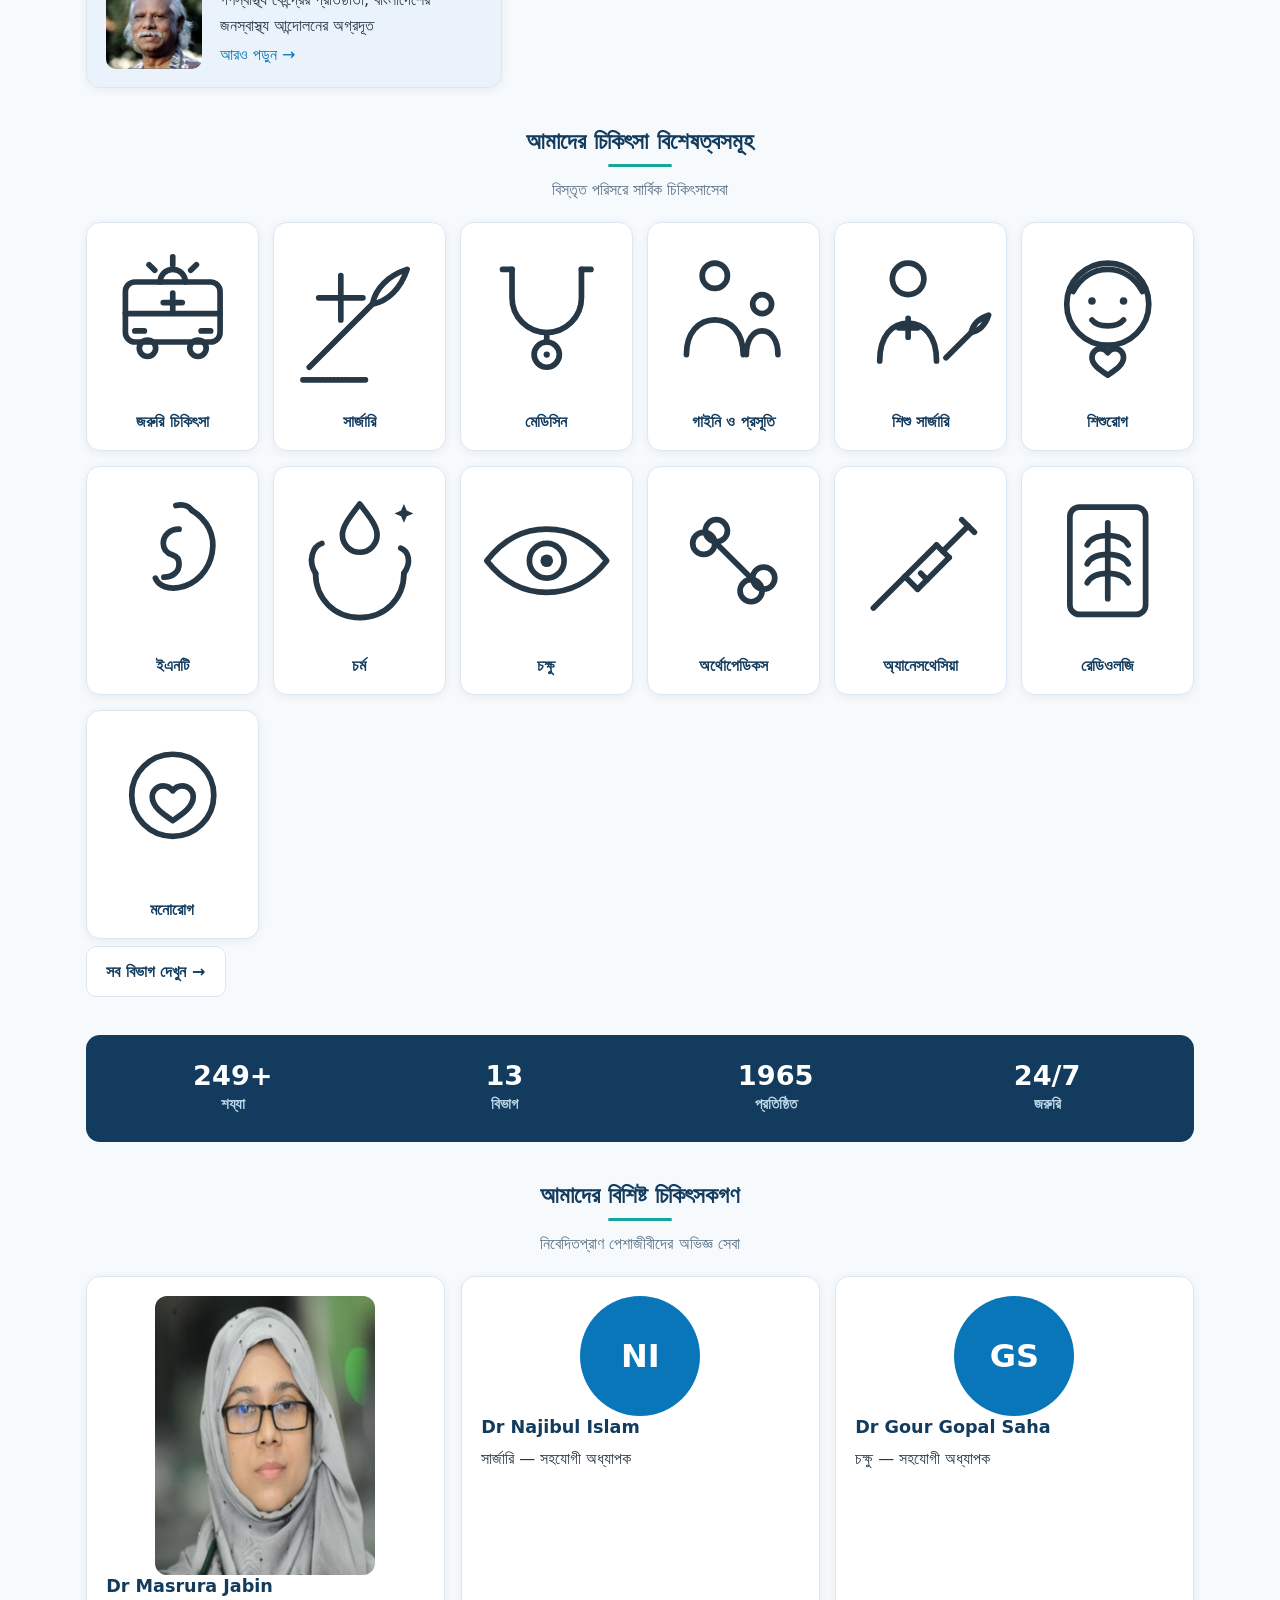
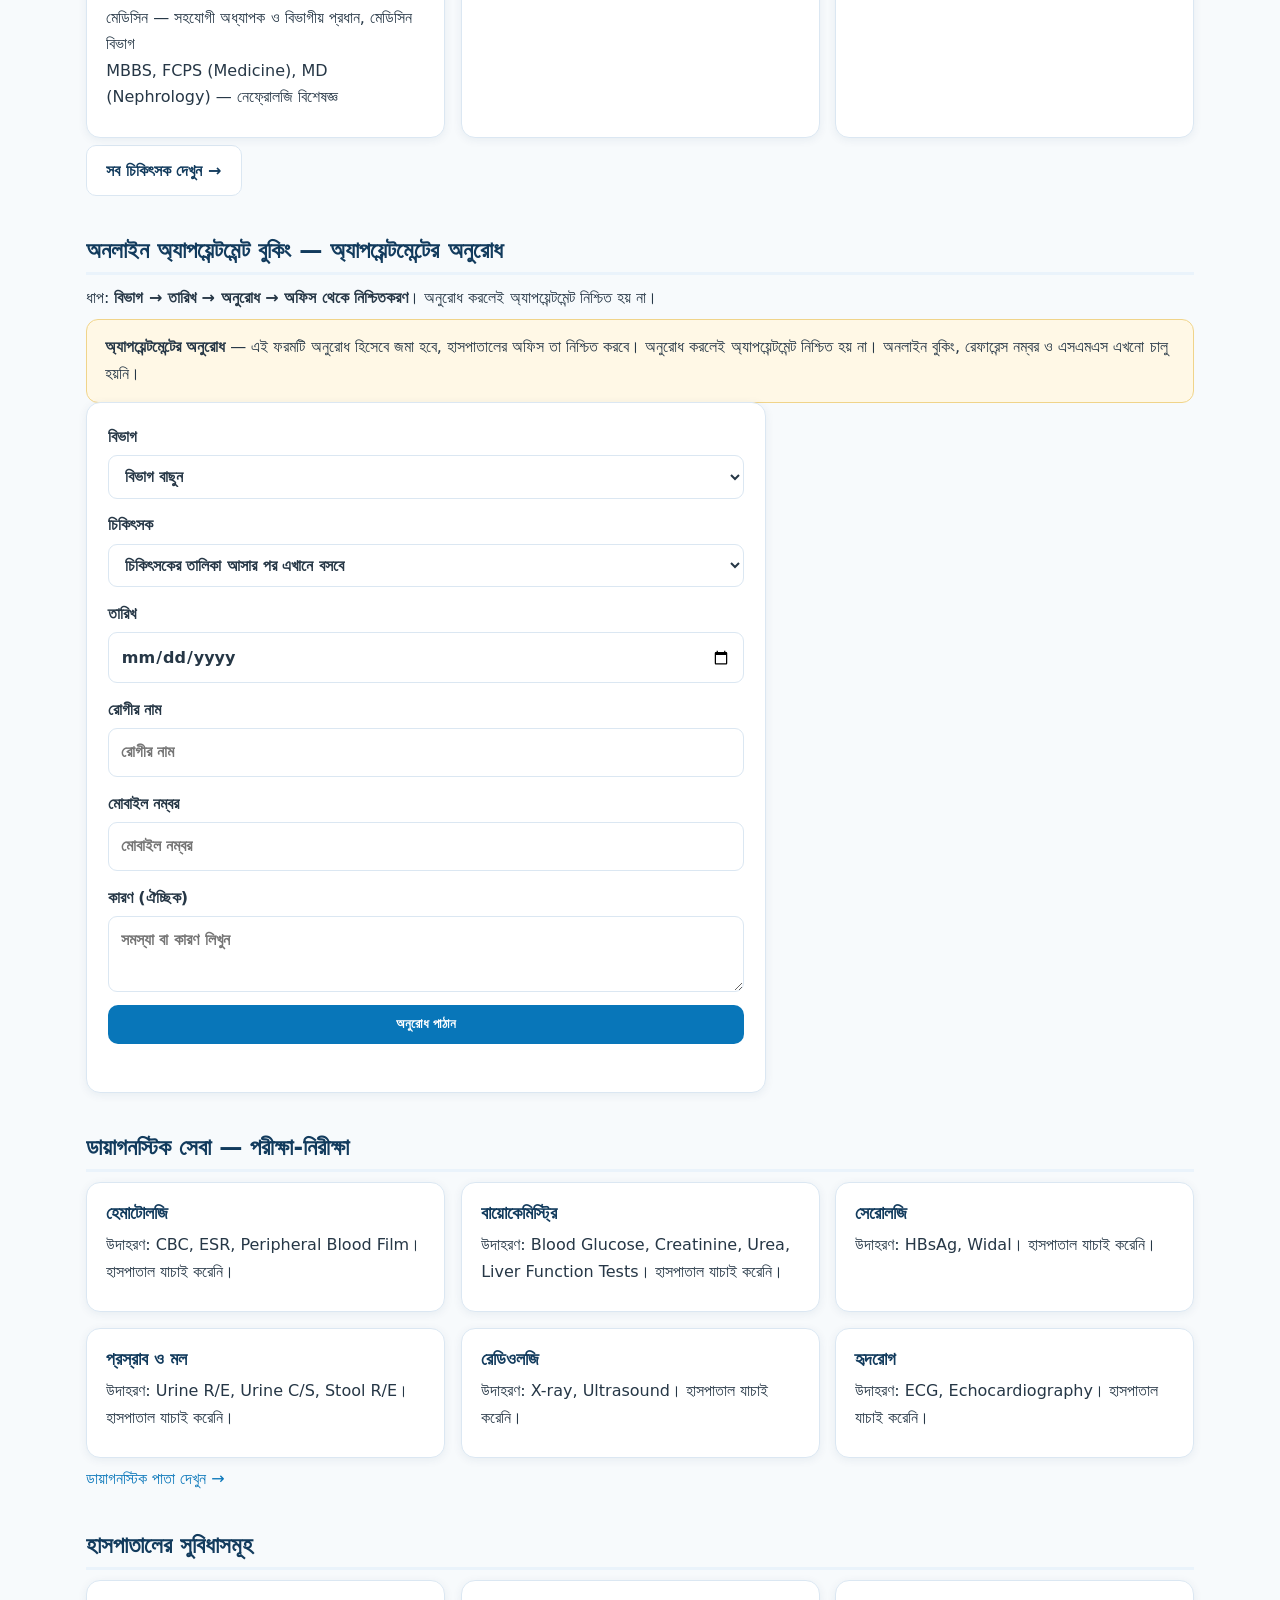
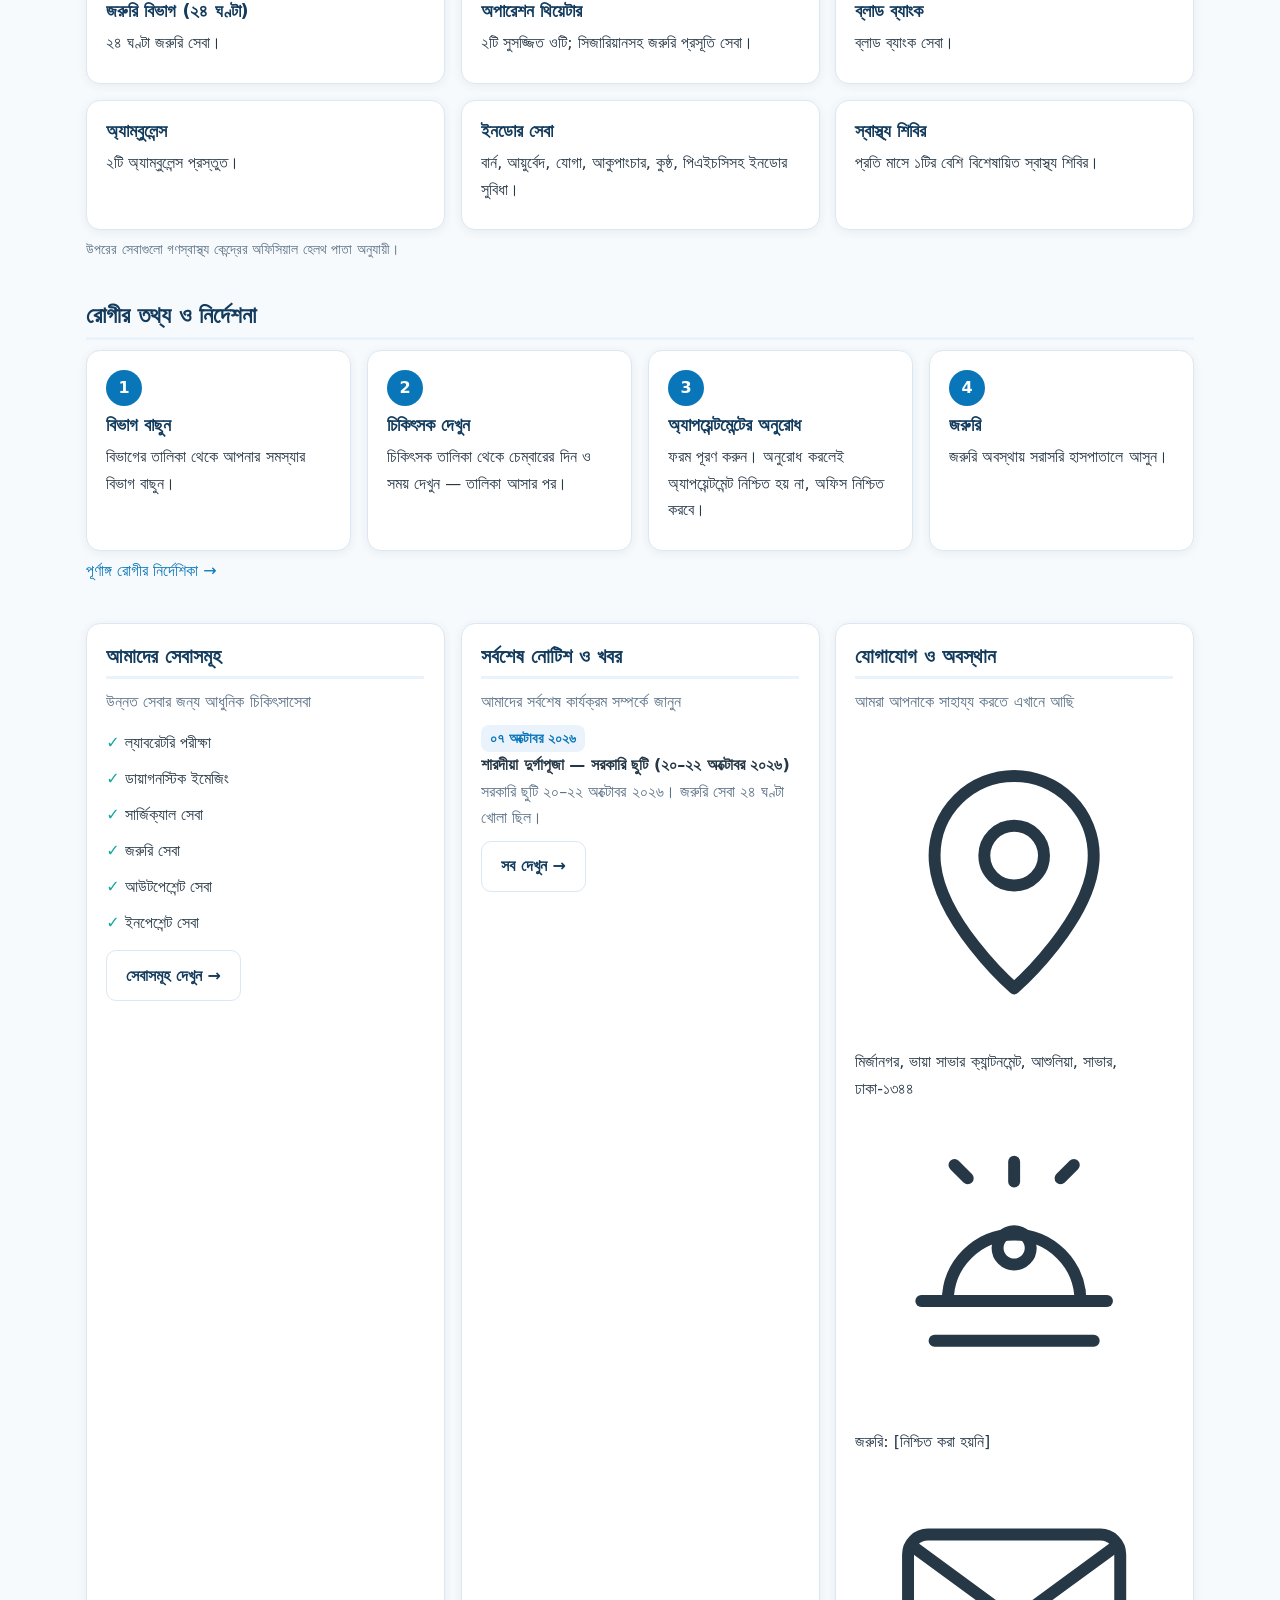
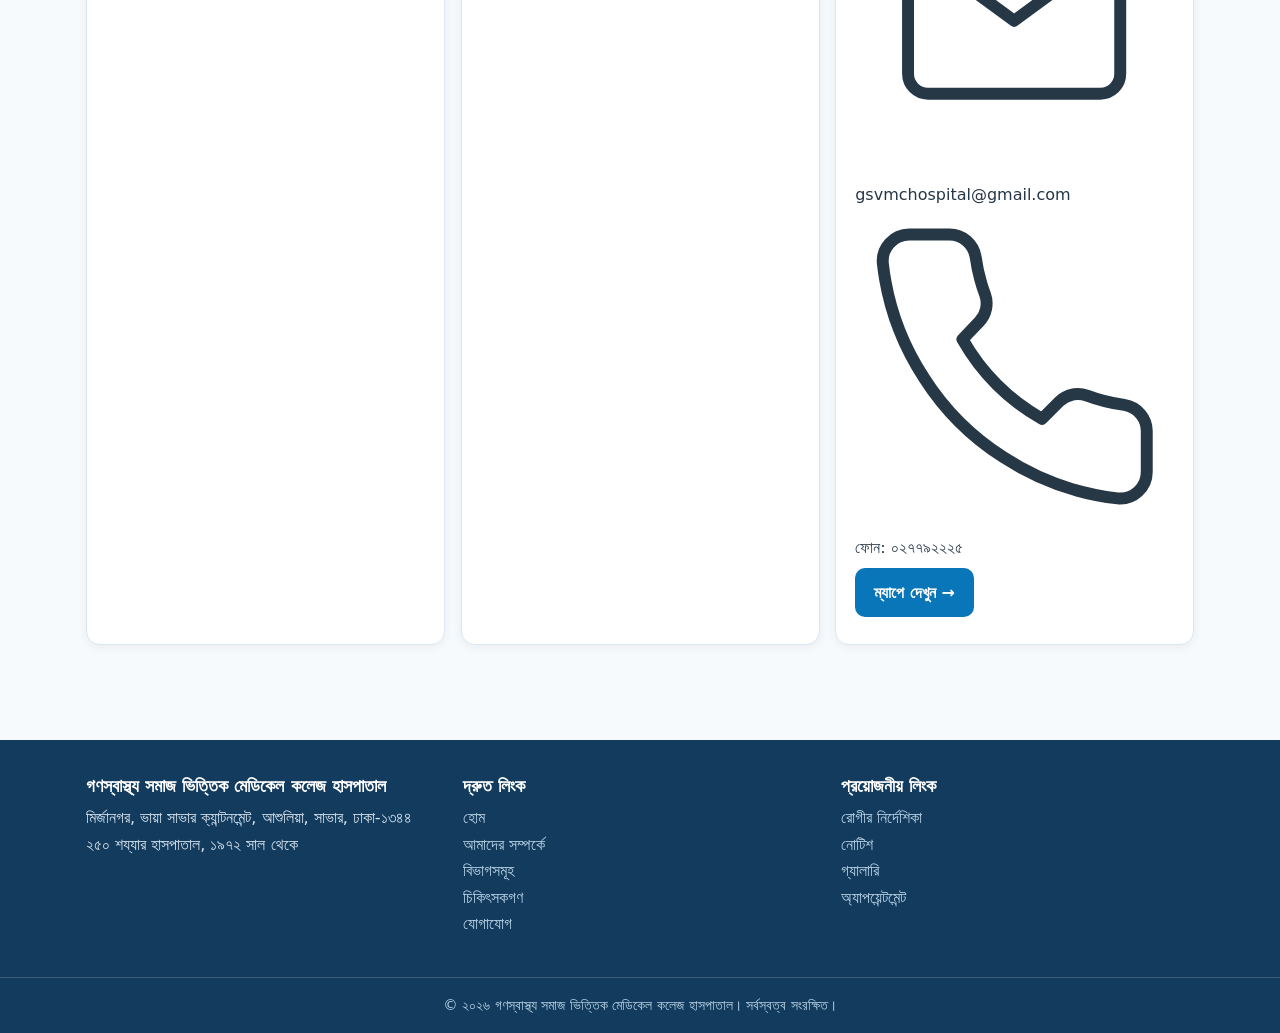
==== commit 1167c999: "Department icons update: homepage with 13 custom SVG department icons" ====
--- a/index.html
+++ b/index.html
@@ -12,7 +12,7 @@
 </head>
 <body>
 <div class="topbar"><div class="topbar-inner">
-<span data-i18n="top.addr">📍 মির্জানগর, আশুলিয়া, সাভার, ঢাকা-১৩৪৪</span>
+<span class="inline-icon"><svg viewBox="0 0 48 48" fill="none" stroke="currentColor" stroke-width="1.8" stroke-linecap="round" stroke-linejoin="round" aria-hidden="true"><path pathLength="100" d="M24 40S12 29.5 12 20a12 12 0 0 1 24 0c0 9.5-12 20-12 20z"/><circle cx="24" cy="20" r="4.5"/></svg></span><span data-i18n="top.addr">মির্জানগর, আশুলিয়া, সাভার, ঢাকা-১৩৪৪</span>
 <span class="topbar-right"><span data-i18n="top.emergency">জরুরি: [নিশ্চিত করা হয়নি]</span> <span class="topbar-sep">|</span> <a href="pages/notices.html" data-i18n="top.notice">নোটিশ</a> <span class="topbar-sep">|</span> <a href="pages/gallery.html" data-i18n="top.gallery">গ্যালারি</a> <span class="topbar-sep">|</span> <span class="lang-toggle"><button type="button" class="lang-btn active" data-lang="bn">বাংলা</button><button type="button" class="lang-btn" data-lang="en">English</button></span></span>
 </div></div>
 <header class="site"><div class="header-inner">
@@ -39,10 +39,10 @@
 </section>
 
 <section><div class="shortcuts">
-<div class="shortcut emergency"><span class="icon">🚨</span><h3 data-i18n="sc.emergency_h">জরুরি</h3><p data-i18n-html="sc.emergency_p">২৪/৭ জরুরি সেবা<br>হটলাইন: [নিশ্চিত করা হয়নি]</p></div>
-<div class="shortcut"><span class="icon">📅</span><h3 data-i18n="sc.appt_h">অ্যাপয়েন্টমেন্ট</h3><p><a href="pages/appointments.html" data-i18n="sc.appt_p">আপনার অ্যাপয়েন্টমেন্ট বুক করুন</a></p></div>
-<div class="shortcut"><span class="icon">🩺</span><h3 data-i18n="sc.dept_h">বিভাগসমূহ</h3><p><a href="pages/departments.html" data-i18n="sc.dept_p">আমাদের বিভাগসমূহ দেখুন</a></p></div>
-<div class="shortcut"><span class="icon">🧭</span><h3 data-i18n="sc.guide_h">রোগীর নির্দেশিকা</h3><p><a href="pages/patient-guide.html" data-i18n="sc.guide_p">আমাদের হাসপাতালের নির্দেশিকা</a></p></div>
+<div class="shortcut emergency"><span class="icon"><svg viewBox="0 0 48 48" fill="none" stroke="currentColor" stroke-width="1.8" stroke-linecap="round" stroke-linejoin="round" aria-hidden="true"><path pathLength="100" d="M14 30a10 10 0 0 1 20 0"/><path pathLength="100" d="M10 30h28"/><path pathLength="100" d="M12 36h24"/><path pathLength="100" d="M24 12V9"/><path pathLength="100" d="M15 9.5l2 2"/><path pathLength="100" d="M33 9.5l-2 2"/><circle cx="24" cy="22" r="2.5"/></svg></span><h3 data-i18n="sc.emergency_h">জরুরি</h3><p data-i18n-html="sc.emergency_p">২৪/৭ জরুরি সেবা<br>হটলাইন: [নিশ্চিত করা হয়নি]</p></div>
+<div class="shortcut"><span class="icon"><svg viewBox="0 0 48 48" fill="none" stroke="currentColor" stroke-width="1.8" stroke-linecap="round" stroke-linejoin="round" aria-hidden="true"><rect x="9" y="11" width="30" height="28" rx="3"/><path pathLength="100" d="M9 19h30"/><path pathLength="100" d="M16 7v6"/><path pathLength="100" d="M32 7v6"/><path pathLength="100" d="M18 29l3.5 3.5L29 25"/></svg></span><h3 data-i18n="sc.appt_h">অ্যাপয়েন্টমেন্ট</h3><p><a href="pages/appointments.html" data-i18n="sc.appt_p">আপনার অ্যাপয়েন্টমেন্ট বুক করুন</a></p></div>
+<div class="shortcut"><span class="icon"><svg viewBox="0 0 48 48" fill="none" stroke="currentColor" stroke-width="1.8" stroke-linecap="round" stroke-linejoin="round" aria-hidden="true"><path pathLength="100" d="M13 9v9a11 11 0 0 0 22 0V9"/><path pathLength="100" d="M10 9h3"/><path pathLength="100" d="M35 9h3"/><path pathLength="100" d="M24 29v3"/><circle cx="24" cy="36" r="4"/><circle cx="24" cy="36" r="1" fill="currentColor" stroke="none"/></svg></span><h3 data-i18n="sc.dept_h">বিভাগসমূহ</h3><p><a href="pages/departments.html" data-i18n="sc.dept_p">আমাদের বিভাগসমূহ দেখুন</a></p></div>
+<div class="shortcut"><span class="icon"><svg viewBox="0 0 48 48" fill="none" stroke="currentColor" stroke-width="1.8" stroke-linecap="round" stroke-linejoin="round" aria-hidden="true"><circle cx="24" cy="24" r="15"/><path pathLength="100" d="M31 17l-3.5 8.5L19 29l3.5-8.5z"/><circle cx="24" cy="24" r="1.5" fill="currentColor" stroke="none"/></svg></span><h3 data-i18n="sc.guide_h">রোগীর নির্দেশিকা</h3><p><a href="pages/patient-guide.html" data-i18n="sc.guide_p">আমাদের হাসপাতালের নির্দেশিকা</a></p></div>
 </div></section>
 
 <section id="about"><div class="about-wrap">
@@ -62,19 +62,19 @@
 
 <section id="departments"><div class="section-head"><h2 data-i18n="spec.h2">আমাদের চিকিৎসা বিশেষত্বসমূহ</h2><p class="muted" data-i18n="spec.sub">বিস্তৃত পরিসরে সার্বিক চিকিৎসাসেবা</p></div>
 <div class="spec-grid">
-<div class="spec-card"><span class="spec-icon">✚</span><h3 data-i18n="spec.emergency">জরুরি চিকিৎসা</h3></div>
-<div class="spec-card"><span class="spec-icon">🔪</span><h3 data-i18n="spec.surgery">সার্জারি</h3></div>
-<div class="spec-card"><span class="spec-icon">🩺</span><h3 data-i18n="spec.medicine">মেডিসিন</h3></div>
-<div class="spec-card"><span class="spec-icon">🤰</span><h3 data-i18n="spec.gyne">গাইনি ও প্রসূতি</h3></div>
-<div class="spec-card"><span class="spec-icon">🧒</span><h3 data-i18n="spec.paedsurg">শিশু সার্জারি</h3></div>
-<div class="spec-card"><span class="spec-icon">👶</span><h3 data-i18n="spec.pediatric">শিশুরোগ</h3></div>
-<div class="spec-card"><span class="spec-icon">👂</span><h3 data-i18n="spec.ent">ইএনটি</h3></div>
-<div class="spec-card"><span class="spec-icon">🧴</span><h3 data-i18n="spec.skin">চর্ম</h3></div>
-<div class="spec-card"><span class="spec-icon">👁️</span><h3 data-i18n="spec.eye">চক্ষু</h3></div>
-<div class="spec-card"><span class="spec-icon">🦴</span><h3 data-i18n="spec.ortho">অর্থোপেডিকস</h3></div>
-<div class="spec-card"><span class="spec-icon">💉</span><h3 data-i18n="spec.anesth">অ্যানেসথেসিয়া</h3></div>
-<div class="spec-card"><span class="spec-icon">🩻</span><h3 data-dept="Radiology" data-i18n="spec.radio">রেডিওলজি</h3></div>
-<div class="spec-card"><span class="spec-icon">🧠</span><h3 data-i18n="spec.psych">মনোরোগ</h3></div>
+<div class="spec-card"><span class="spec-icon"><svg viewBox="0 0 48 48" fill="none" stroke="currentColor" stroke-width="1.8" stroke-linecap="round" stroke-linejoin="round" aria-hidden="true"><path pathLength="100" d="M20 13a4 4 0 0 1 8 0"/><path pathLength="100" d="M24 5v2.5"/><path pathLength="100" d="M16.5 7.5l1.8 1.8"/><path pathLength="100" d="M31.5 7.5l-1.8 1.8"/><rect x="9" y="13" width="30" height="19" rx="3"/><path pathLength="100" d="M9 23h30"/><path pathLength="100" d="M24 16.5v6"/><path pathLength="100" d="M21 19.5h6"/><circle cx="16" cy="34" r="2.6"/><circle cx="32" cy="34" r="2.6"/><path pathLength="100" d="M12 28.5h3"/><path pathLength="100" d="M33 28.5h3"/></svg></span><h3 data-i18n="spec.emergency">জরুরি চিকিৎসা</h3></div>
+<div class="spec-card"><span class="spec-icon"><svg viewBox="0 0 48 48" fill="none" stroke="currentColor" stroke-width="1.8" stroke-linecap="round" stroke-linejoin="round" aria-hidden="true"><path pathLength="100" d="M18 11v14"/><path pathLength="100" d="M11 18h14"/><path pathLength="100" d="M8 40L28 20"/><path pathLength="100" d="M28 20c5-1 9-5 11-11-6 2-10 6-11 11z"/><path pathLength="100" d="M6 44h20" stroke-dasharray="3 3"/></svg></span><h3 data-i18n="spec.surgery">সার্জারি</h3></div>
+<div class="spec-card"><span class="spec-icon"><svg viewBox="0 0 48 48" fill="none" stroke="currentColor" stroke-width="1.8" stroke-linecap="round" stroke-linejoin="round" aria-hidden="true"><path pathLength="100" d="M13 9v9a11 11 0 0 0 22 0V9"/><path pathLength="100" d="M10 9h3"/><path pathLength="100" d="M35 9h3"/><path pathLength="100" d="M24 29v3"/><circle cx="24" cy="36" r="4"/><circle cx="24" cy="36" r="1" fill="currentColor" stroke="none"/></svg></span><h3 data-i18n="spec.medicine">মেডিসিন</h3></div>
+<div class="spec-card"><span class="spec-icon"><svg viewBox="0 0 48 48" fill="none" stroke="currentColor" stroke-width="1.8" stroke-linecap="round" stroke-linejoin="round" aria-hidden="true"><circle cx="18" cy="11" r="4"/><path pathLength="100" d="M9 36c0-7 4-11 9-11s9 4 9 11"/><circle cx="33" cy="20" r="3"/><path pathLength="100" d="M28 36c0-4.5 2-7.5 5-7.5s5 3 5 7.5"/></svg></span><h3 data-i18n="spec.gyne">গাইনি ও প্রসূতি</h3></div>
+<div class="spec-card"><span class="spec-icon"><svg viewBox="0 0 48 48" fill="none" stroke="currentColor" stroke-width="1.8" stroke-linecap="round" stroke-linejoin="round" aria-hidden="true"><circle cx="20" cy="12" r="5"/><path pathLength="100" d="M11 38c0-8 4-12 9-12s9 4 9 12"/><path pathLength="100" d="M20 24.5v6"/><path pathLength="100" d="M17 27.5h6"/><path pathLength="100" d="M32 37l8-8"/><path pathLength="100" d="M40 29c2.5-.5 4.5-2.5 5.5-5.5-3 1-5 3-5.5 5.5z"/></svg></span><h3 data-i18n="spec.paedsurg">শিশু সার্জারি</h3></div>
+<div class="spec-card"><span class="spec-icon"><svg viewBox="0 0 48 48" fill="none" stroke="currentColor" stroke-width="1.8" stroke-linecap="round" stroke-linejoin="round" aria-hidden="true"><circle cx="24" cy="20" r="13"/><path pathLength="100" d="M13 16c2.5-4.5 6.5-7 11-7s8.5 2.5 11 7"/><circle cx="19" cy="19" r="1.2" fill="currentColor" stroke="none"/><circle cx="29" cy="19" r="1.2" fill="currentColor" stroke="none"/><path pathLength="100" d="M19 25c2 2.5 8 2.5 10 0"/><path pathLength="100" d="M24 42.5c-2.8-1.9-5-3.4-5-5.6 0-1.6 1.2-2.8 2.7-2.8.9 0 1.8.5 2.3 1.3.5-.8 1.4-1.3 2.3-1.3 1.5 0 2.7 1.2 2.7 2.8 0 2.2-2.2 3.7-5 5.6z"/></svg></span><h3 data-i18n="spec.pediatric">শিশুরোগ</h3></div>
+<div class="spec-card"><span class="spec-icon"><svg viewBox="0 0 48 48" fill="none" stroke="currentColor" stroke-width="1.8" stroke-linecap="round" stroke-linejoin="round" aria-hidden="true"><path pathLength="100" d="M30 8c5 3 7.5 8 6.5 13.5C35.5 27 31.5 31.5 26 32.5c-3.5.6-6.5-.5-7.5-3"/><path pathLength="100" d="M26 14c-3 0-5 2-5 4.5 0 2 1.5 3.2 3 3.7 1.2.4 2 1.4 2 2.8 0 2.5-2 4.2-4.8 4.2"/><path pathLength="100" d="M30 8c-1-1.5-3-2-5-1.5"/></svg></span><h3 data-i18n="spec.ent">ইএনটি</h3></div>
+<div class="spec-card"><span class="spec-icon"><svg viewBox="0 0 48 48" fill="none" stroke="currentColor" stroke-width="1.8" stroke-linecap="round" stroke-linejoin="round" aria-hidden="true"><path pathLength="100" d="M24 6c3.2 4.2 5.5 7 5.5 9.8a5.5 5.5 0 0 1-11 0C18.5 13 20.8 10.2 24 6z"/><path pathLength="100" d="M10 28c0 8 6 14 14 14s14-6 14-14"/><path pathLength="100" d="M10 28c-2.5-4-1-8.5 2-9.5"/><path pathLength="100" d="M38 28c2.5-3.5 1.5-7-1-8"/><path pathLength="100" d="M38 6l.9 2.1 2.1.9-2.1.9-.9 2.1-.9-2.1-2.1-.9 2.1-.9z" fill="currentColor" stroke="none"/></svg></span><h3 data-i18n="spec.skin">চর্ম</h3></div>
+<div class="spec-card"><span class="spec-icon"><svg viewBox="0 0 48 48" fill="none" stroke="currentColor" stroke-width="1.8" stroke-linecap="round" stroke-linejoin="round" aria-hidden="true"><path pathLength="100" d="M5 24c5.5-7 11.5-10 19-10s13.5 3 19 10c-5.5 7-11.5 10-19 10S10.5 31 5 24z"/><circle cx="24" cy="24" r="5.5"/><circle cx="24" cy="24" r="2" fill="currentColor" stroke="none"/></svg></span><h3 data-i18n="spec.eye">চক্ষু</h3></div>
+<div class="spec-card"><span class="spec-icon"><svg viewBox="0 0 48 48" fill="none" stroke="currentColor" stroke-width="1.8" stroke-linecap="round" stroke-linejoin="round" aria-hidden="true"><path pathLength="100" d="M17 17l14 14"/><circle cx="14.5" cy="18.5" r="3.5"/><circle cx="18.5" cy="14.5" r="3.5"/><circle cx="29.5" cy="33.5" r="3.5"/><circle cx="33.5" cy="29.5" r="3.5"/></svg></span><h3 data-i18n="spec.ortho">অর্থোপেডিকস</h3></div>
+<div class="spec-card"><span class="spec-icon"><svg viewBox="0 0 48 48" fill="none" stroke="currentColor" stroke-width="1.8" stroke-linecap="round" stroke-linejoin="round" aria-hidden="true"><path pathLength="100" d="M9 39l10-10"/><path pathLength="100" d="M19 29l10-10"/><path pathLength="100" d="M23 33l10-10"/><path pathLength="100" d="M19 29l4 4"/><path pathLength="100" d="M29 19l4 4"/><path pathLength="100" d="M31 21l8-8"/><path pathLength="100" d="M37 11l4 4"/><path pathLength="100" d="M24 28l2 2"/></svg></span><h3 data-i18n="spec.anesth">অ্যানেসথেসিয়া</h3></div>
+<div class="spec-card"><span class="spec-icon"><svg viewBox="0 0 48 48" fill="none" stroke="currentColor" stroke-width="1.8" stroke-linecap="round" stroke-linejoin="round" aria-hidden="true"><rect x="12" y="7" width="24" height="34" rx="3"/><path pathLength="100" d="M24 12v24"/><path pathLength="100" d="M24 16c-3 0-5.5 1-6.5 3"/><path pathLength="100" d="M24 16c3 0 5.5 1 6.5 3"/><path pathLength="100" d="M24 22c-3 0-5.5 1-6.5 3"/><path pathLength="100" d="M24 22c3 0 5.5 1 6.5 3"/><path pathLength="100" d="M24 28c-3 0-5.5 1-6.5 3"/><path pathLength="100" d="M24 28c3 0 5.5 1 6.5 3"/></svg></span><h3 data-dept="Radiology" data-i18n="spec.radio">রেডিওলজি</h3></div>
+<div class="spec-card"><span class="spec-icon"><svg viewBox="0 0 48 48" fill="none" stroke="currentColor" stroke-width="1.8" stroke-linecap="round" stroke-linejoin="round" aria-hidden="true"><circle cx="24" cy="21" r="13"/><path pathLength="100" d="M24 29c-3.5-2.3-6.5-4.5-6.5-7.5 0-2 1.6-3.5 3.5-3.5 1.2 0 2.3.6 3 1.6.7-1 1.8-1.6 3-1.6 1.9 0 3.5 1.5 3.5 3.5 0 3-3 5.2-6.5 7.5z"/></svg></span><h3 data-i18n="spec.psych">মনোরোগ</h3></div>
 </div>
 <p><a class="btn secondary" href="pages/departments.html" data-i18n="spec.all">সব বিভাগ দেখুন →</a></p></section>
 
@@ -154,10 +154,10 @@
 <ul class="notice-list"><li><b class="notice-date" data-i18n="notice.date1">০৭ অক্টোবর ২০২৬</b><br><b data-i18n="notice.puja_t">শারদীয়া দুর্গাপূজা — সরকারি ছুটি (২০–২২ অক্টোবর ২০২৬)</b><br><span class="muted" data-i18n="notice.puja_p">সরকারি ছুটি ২০–২২ অক্টোবর ২০২৬। জরুরি সেবা ২৪ ঘণ্টা খোলা ছিল।</span></li></ul>
 <p><a class="btn secondary" href="pages/notices.html" data-i18n="notice.all">সব দেখুন →</a></p></div>
 <div class="card"><h2 data-i18n="contact.h2">যোগাযোগ ও অবস্থান</h2><p class="muted" data-i18n="contact.sub">আমরা আপনাকে সাহায্য করতে এখানে আছি</p>
-<p>📍 মির্জানগর, ভায়া সাভার ক্যান্টনমেন্ট, আশুলিয়া, সাভার, ঢাকা-১৩৪৪<br>
-🚨 <span data-i18n="contact.emergency">জরুরি: [নিশ্চিত করা হয়নি]</span><br>
-✉️ gsvmchospital@gmail.com<br>
-📞 <span data-i18n="contact.phone">ফোন: ০২৭৭৯২২২৫</span></p>
+<p><span class="inline-icon"><svg viewBox="0 0 48 48" fill="none" stroke="currentColor" stroke-width="1.8" stroke-linecap="round" stroke-linejoin="round" aria-hidden="true"><path pathLength="100" d="M24 40S12 29.5 12 20a12 12 0 0 1 24 0c0 9.5-12 20-12 20z"/><circle cx="24" cy="20" r="4.5"/></svg></span> মির্জানগর, ভায়া সাভার ক্যান্টনমেন্ট, আশুলিয়া, সাভার, ঢাকা-১৩৪৪<br>
+<span class="inline-icon"><svg viewBox="0 0 48 48" fill="none" stroke="currentColor" stroke-width="1.8" stroke-linecap="round" stroke-linejoin="round" aria-hidden="true"><path pathLength="100" d="M14 30a10 10 0 0 1 20 0"/><path pathLength="100" d="M10 30h28"/><path pathLength="100" d="M12 36h24"/><path pathLength="100" d="M24 12V9"/><path pathLength="100" d="M15 9.5l2 2"/><path pathLength="100" d="M33 9.5l-2 2"/><circle cx="24" cy="22" r="2.5"/></svg></span> <span data-i18n="contact.emergency">জরুরি: [নিশ্চিত করা হয়নি]</span><br>
+<span class="inline-icon"><svg viewBox="0 0 48 48" fill="none" stroke="currentColor" stroke-width="1.8" stroke-linecap="round" stroke-linejoin="round" aria-hidden="true"><rect x="8" y="12" width="32" height="24" rx="3"/><path pathLength="100" d="M9 14l15 11L39 14"/></svg></span> gsvmchospital@gmail.com<br>
+<span class="inline-icon"><svg viewBox="0 0 48 48" fill="none" stroke="currentColor" stroke-width="1.8" stroke-linecap="round" stroke-linejoin="round" aria-hidden="true"><path pathLength="100" d="M44 33.8v6a4 4 0 0 1-4.4 4 39.6 39.6 0 0 1-17.2-6.2 39 39 0 0 1-12-12A39.6 39.6 0 0 1 4.2 8.4 4 4 0 0 1 8.2 4h6a4 4 0 0 1 4 3.4c.26 1.92.72 3.8 1.4 5.6a4 4 0 0 1-.9 4.2L16.2 19.8a32 32 0 0 0 12 12l2.6-2.6a4 4 0 0 1 4.2-.9c1.8.68 3.68 1.14 5.6 1.4A4 4 0 0 1 44 33.8z"/></svg></span> <span data-i18n="contact.phone">ফোন: ০২৭৭৯২২২৫</span></p>
 <p><a class="btn" href="https://maps.app.goo.gl/LF12YgHGMR2dJApL9?g_st=ac" target="_blank" rel="noopener" data-i18n="contact.map">ম্যাপে দেখুন →</a></p></div>
 </section>
 
--- a/assets/style.css
+++ b/assets/style.css
@@ -123,6 +123,8 @@
   .footer-inner{grid-template-columns:1fr}
 }
 @media(max-width:560px){
+  .founder-card{grid-template-columns:1fr}
+  .founder-photo{max-width:260px}
   .grid,.grid2,.grid4,.shortcuts,.gallery,.steps{grid-template-columns:1fr}
   .hero img{height:240px}
   .hero-overlay{position:static;background:var(--navy)}
@@ -137,10 +139,18 @@
 .section-head h2{border-bottom:0;padding-bottom:0}
 .section-head h2::after{content:"";display:block;width:64px;height:3px;background:var(--teal);margin:.5rem auto 0;border-radius:2px}
 .eyebrow{color:var(--teal);font-weight:700;letter-spacing:.04em;margin:0}
-.about-wrap{display:grid;grid-template-columns:1fr 1.3fr .8fr;gap:1.4rem;align-items:start}
+.about-wrap{display:grid;grid-template-columns:1fr 1.6fr;gap:1.6rem;align-items:start}
 .about-photo{border-radius:var(--radius);width:100%;height:100%;min-height:280px;object-fit:cover;box-shadow:var(--shadow)}
 .about-text h2{border-bottom:0;padding-bottom:0}
-.stats-box{background:var(--soft);border:1px solid var(--line);border-radius:var(--radius);padding:1.2rem;display:grid;gap:.9rem;box-shadow:var(--shadow)}
+.founder-strip{display:flex;gap:1.1rem;align-items:center;background:var(--soft);border:1px solid var(--line);border-radius:var(--radius);padding:1rem 1.2rem;margin-top:1.4rem;box-shadow:var(--shadow)}
+.founder-strip img{width:96px;height:110px;object-fit:cover;border-radius:10px;flex-shrink:0}
+.founder-strip h3{margin:.1rem 0 .2rem;font-size:1.15rem}
+.founder-strip p{margin:.15rem 0}
+.founder-card{display:grid;grid-template-columns:240px 1fr;gap:1.4rem;align-items:start}
+.founder-photo{width:100%;border-radius:var(--radius);box-shadow:var(--shadow)}
+.founder-card h3{margin-top:0;font-size:1.35rem}
+.founder-role{font-weight:700;color:var(--blue);margin:.1rem 0}
+.founder-dates{color:var(--muted);font-weight:600;margin:.1rem 0 .6rem}
 .stats-box .stat,.stats-band .stat{display:grid;gap:.1rem;text-align:center}
 .stats-box .stat b,.stats-band .stat b{font-size:1.7rem;color:var(--blue);line-height:1.1}
 .stats-box .stat span,.stats-band .stat span{font-size:.92rem;color:var(--muted);font-weight:600}
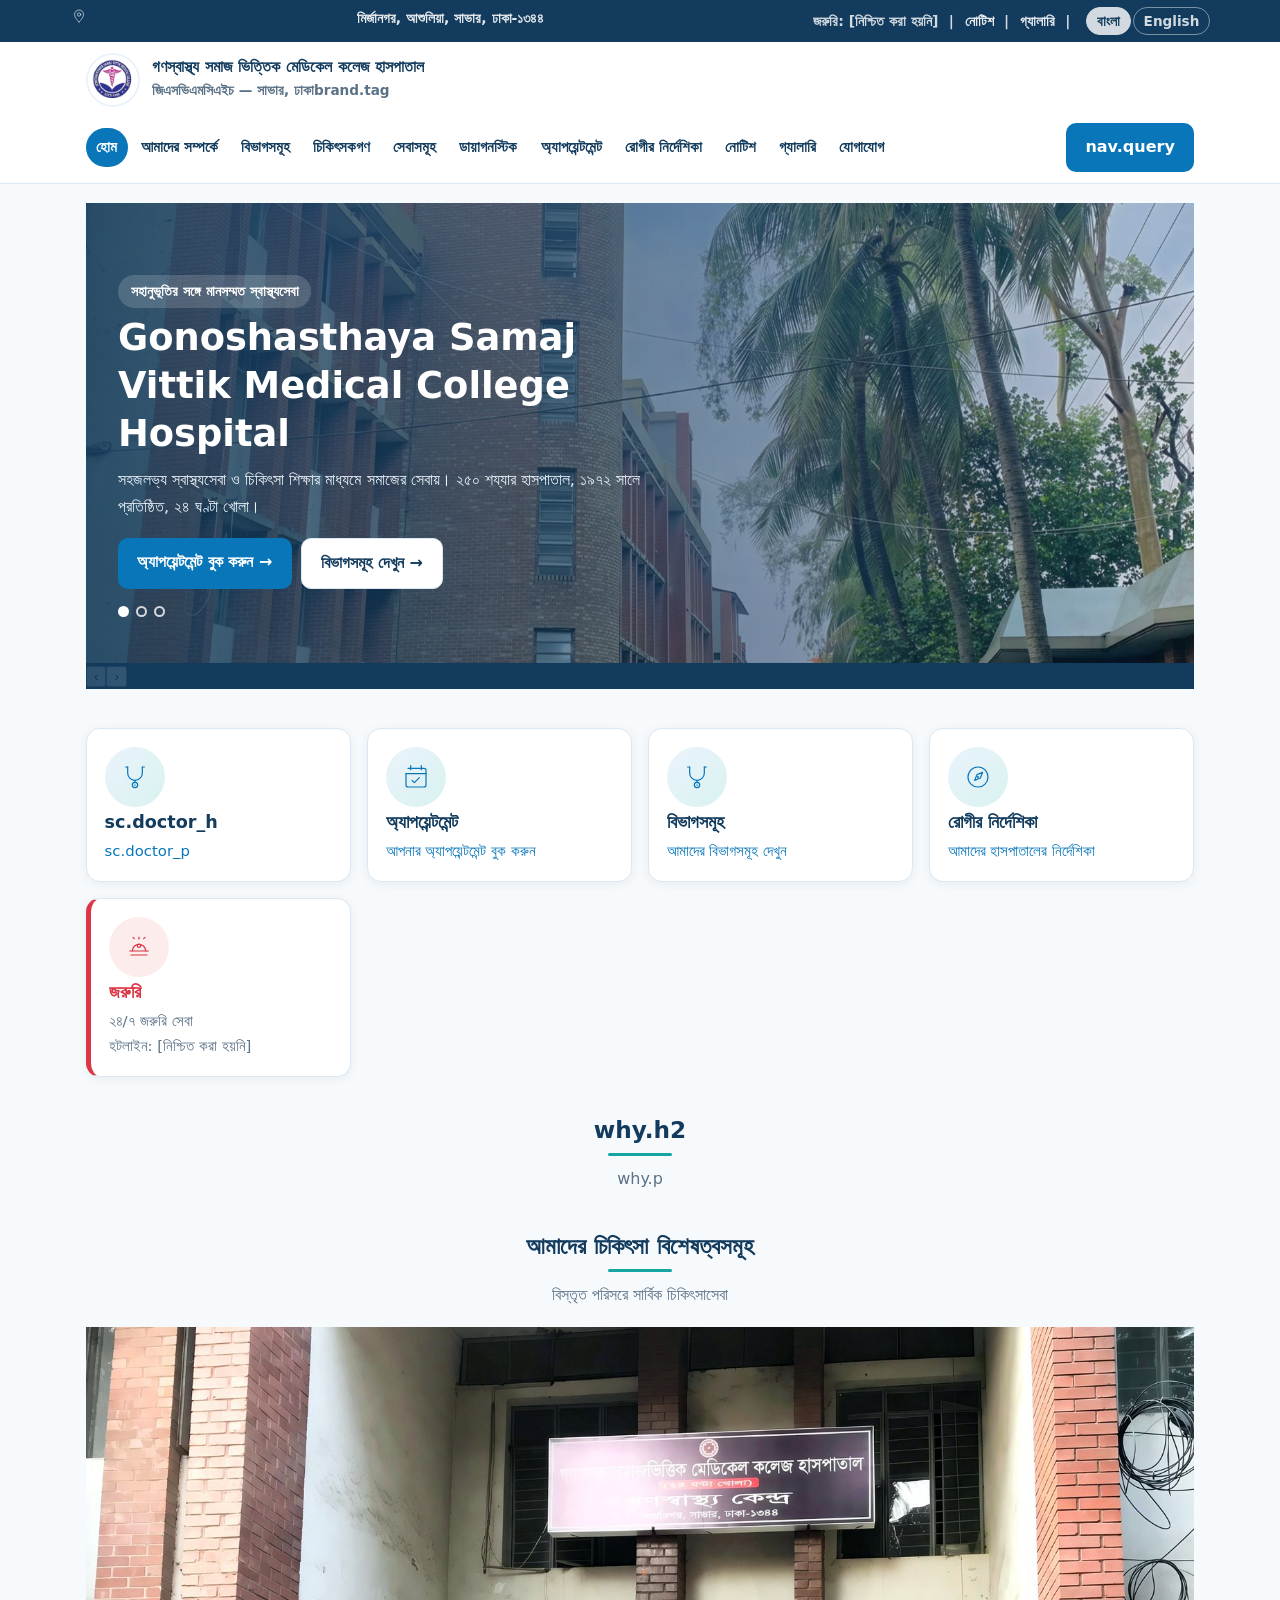
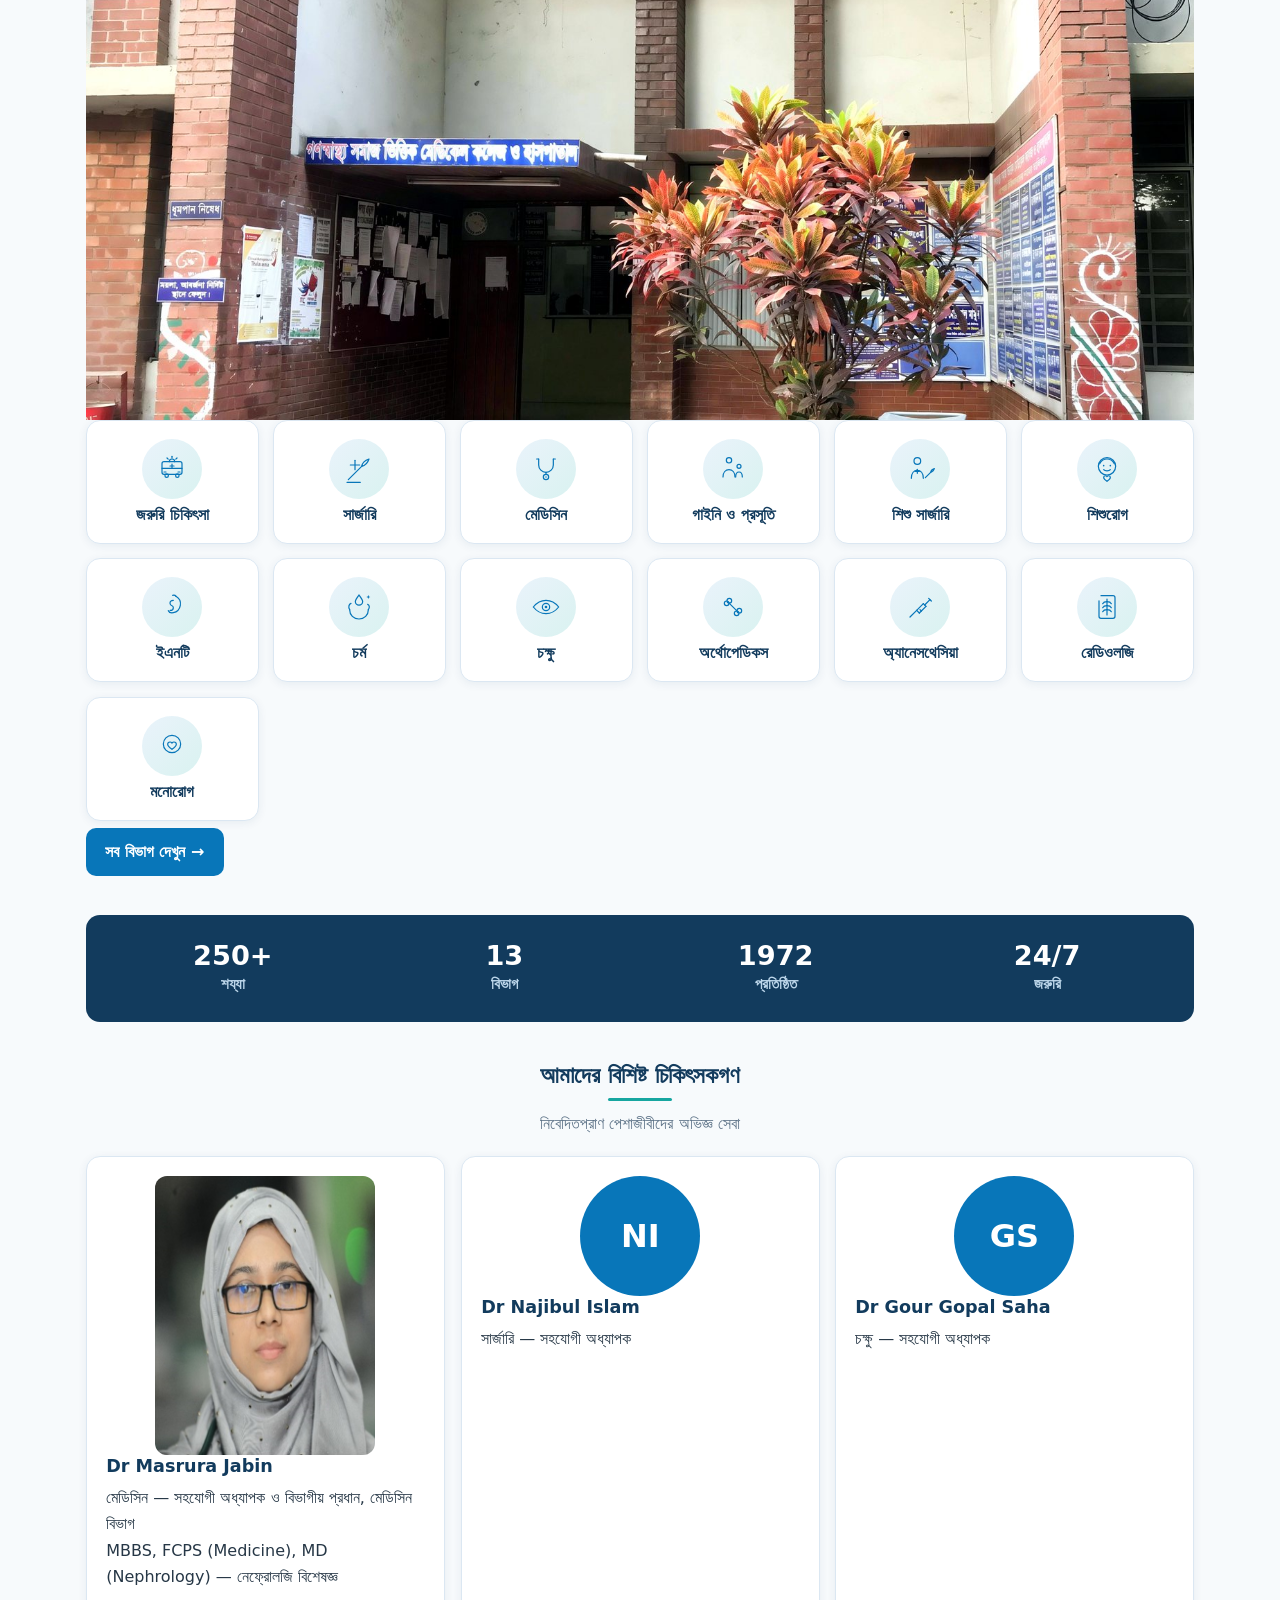
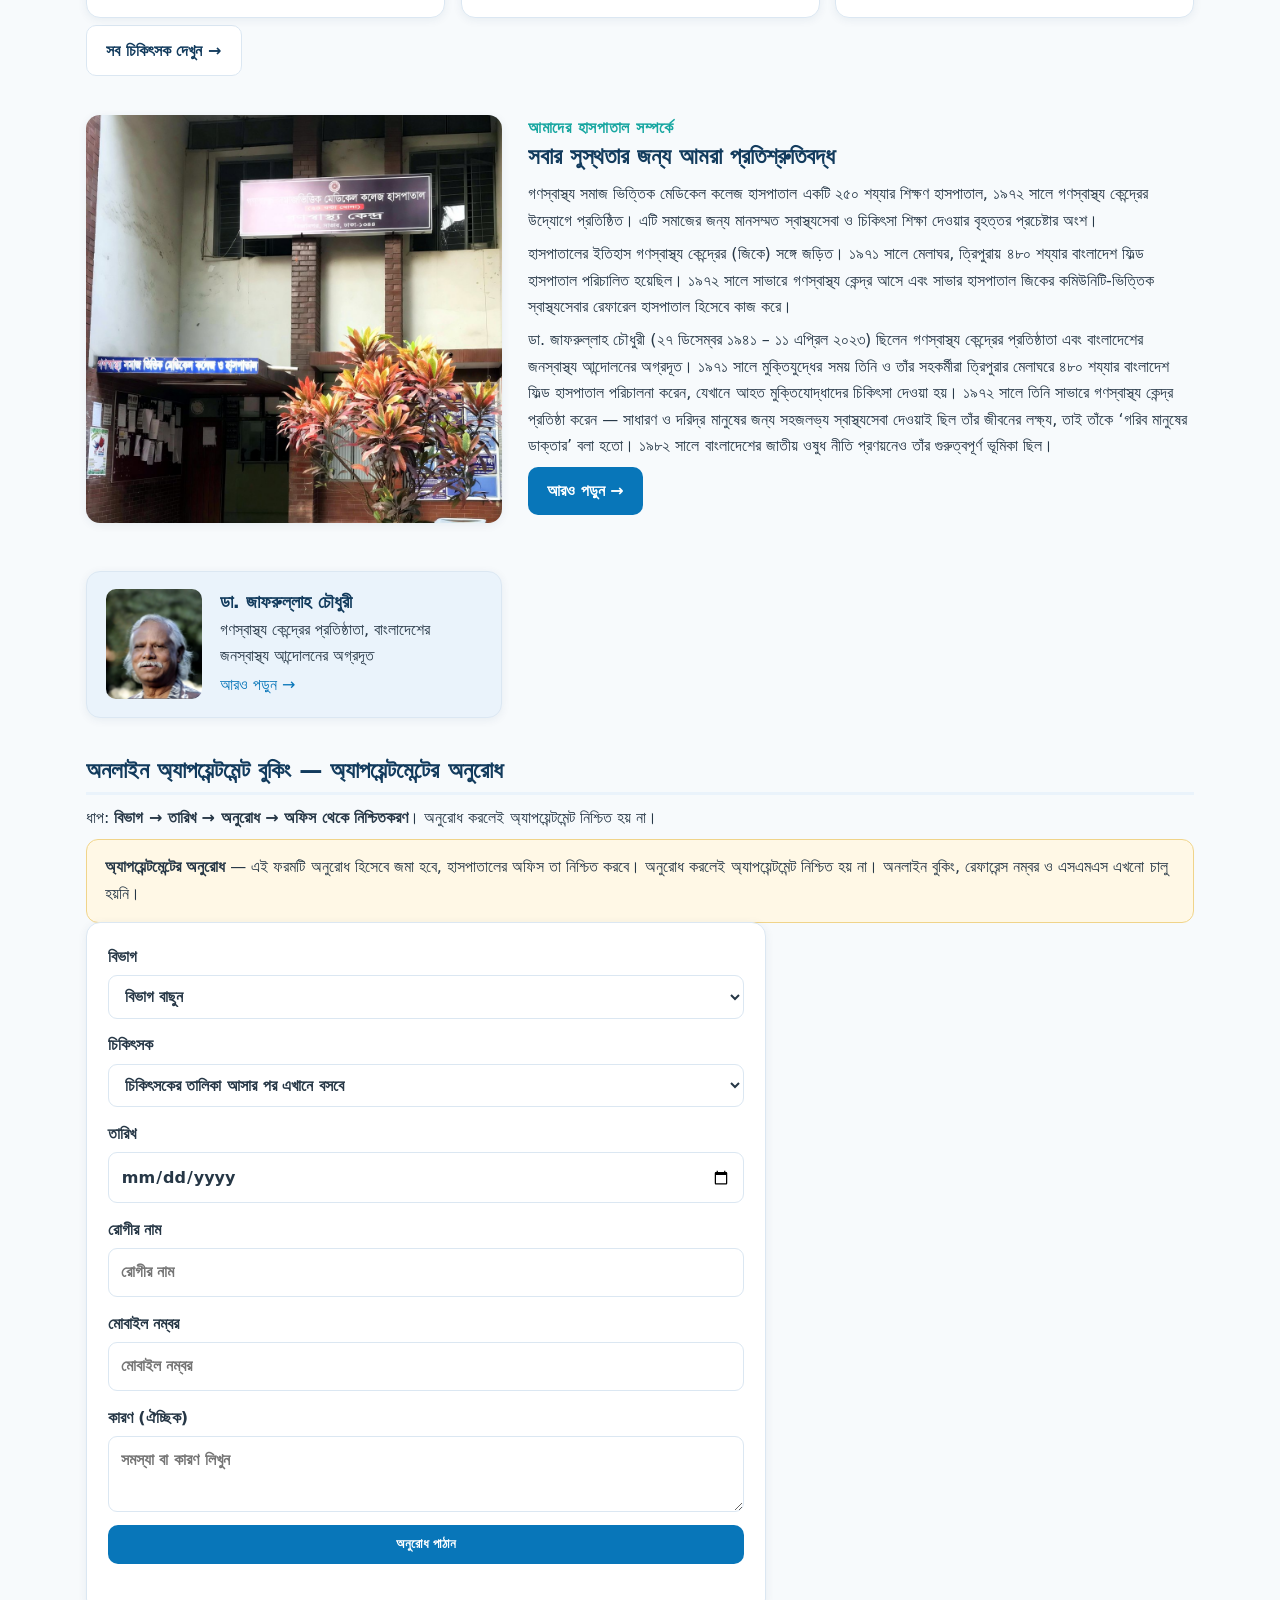
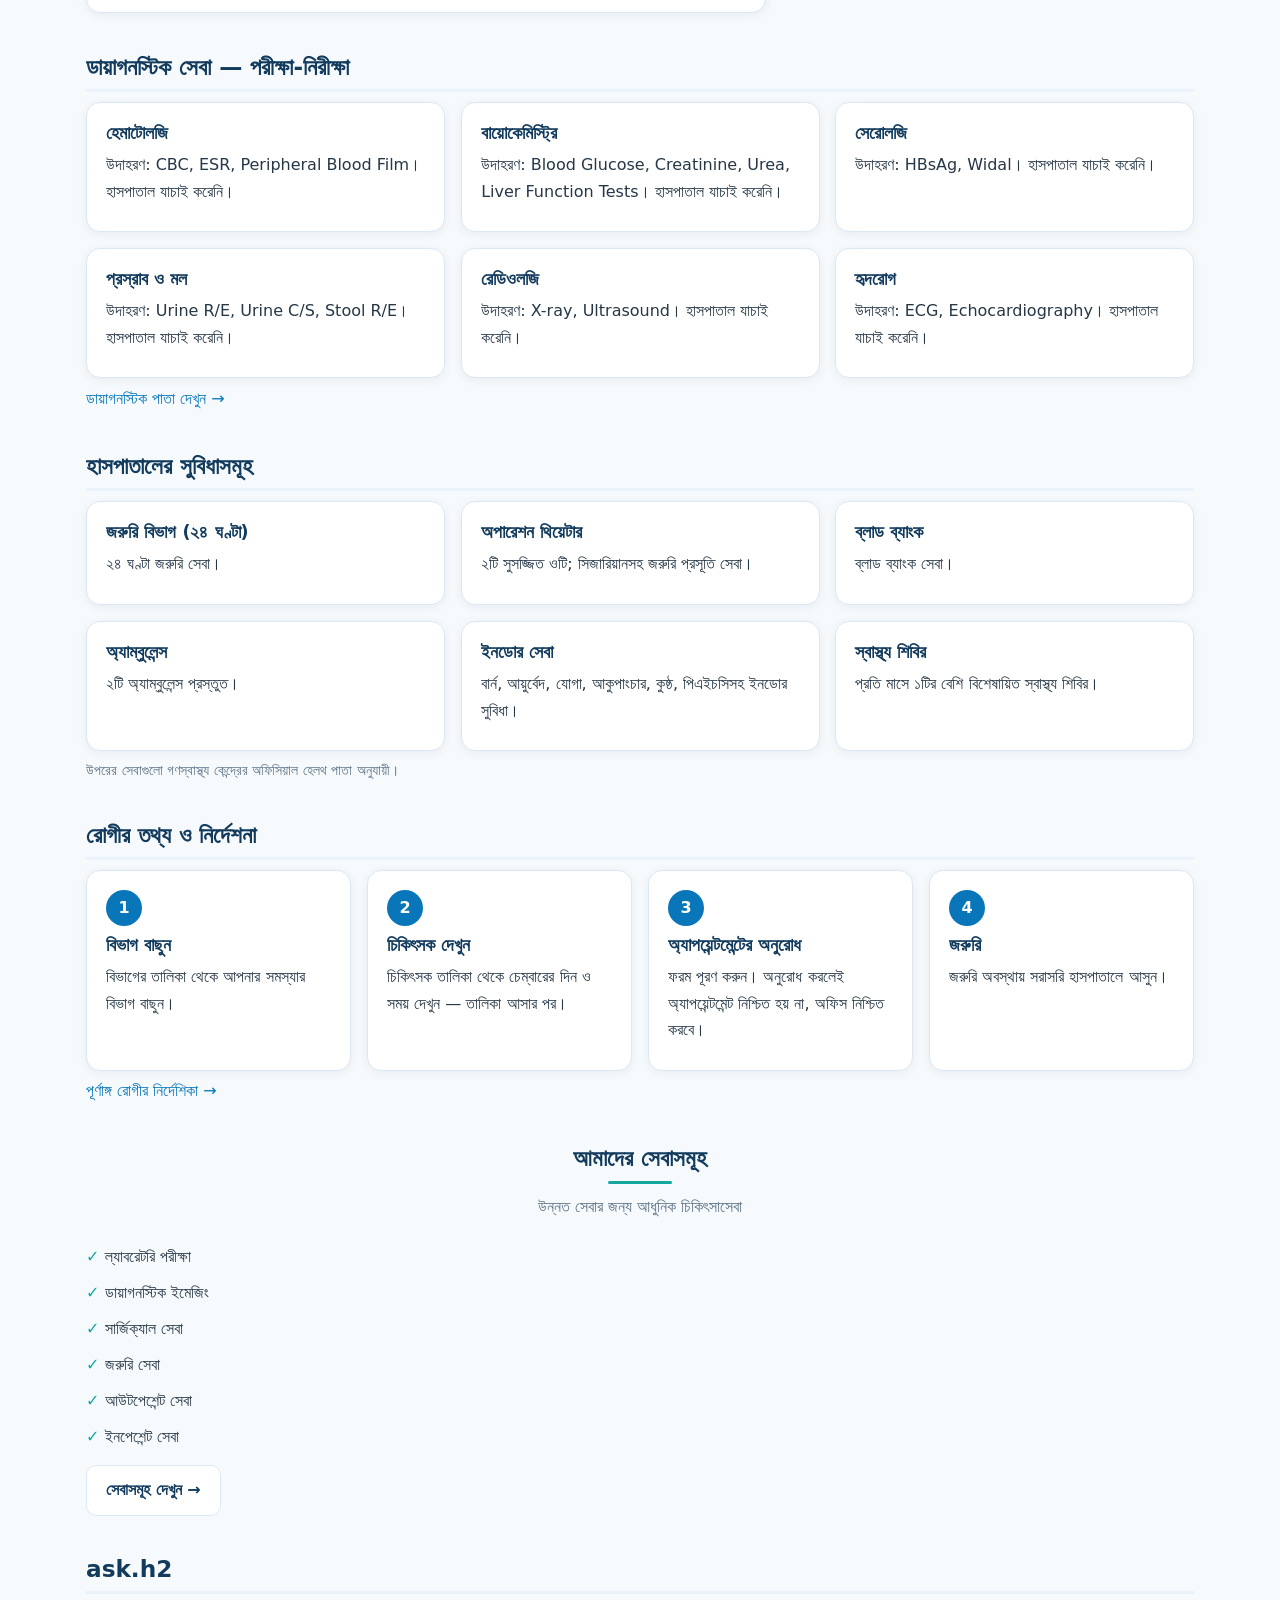
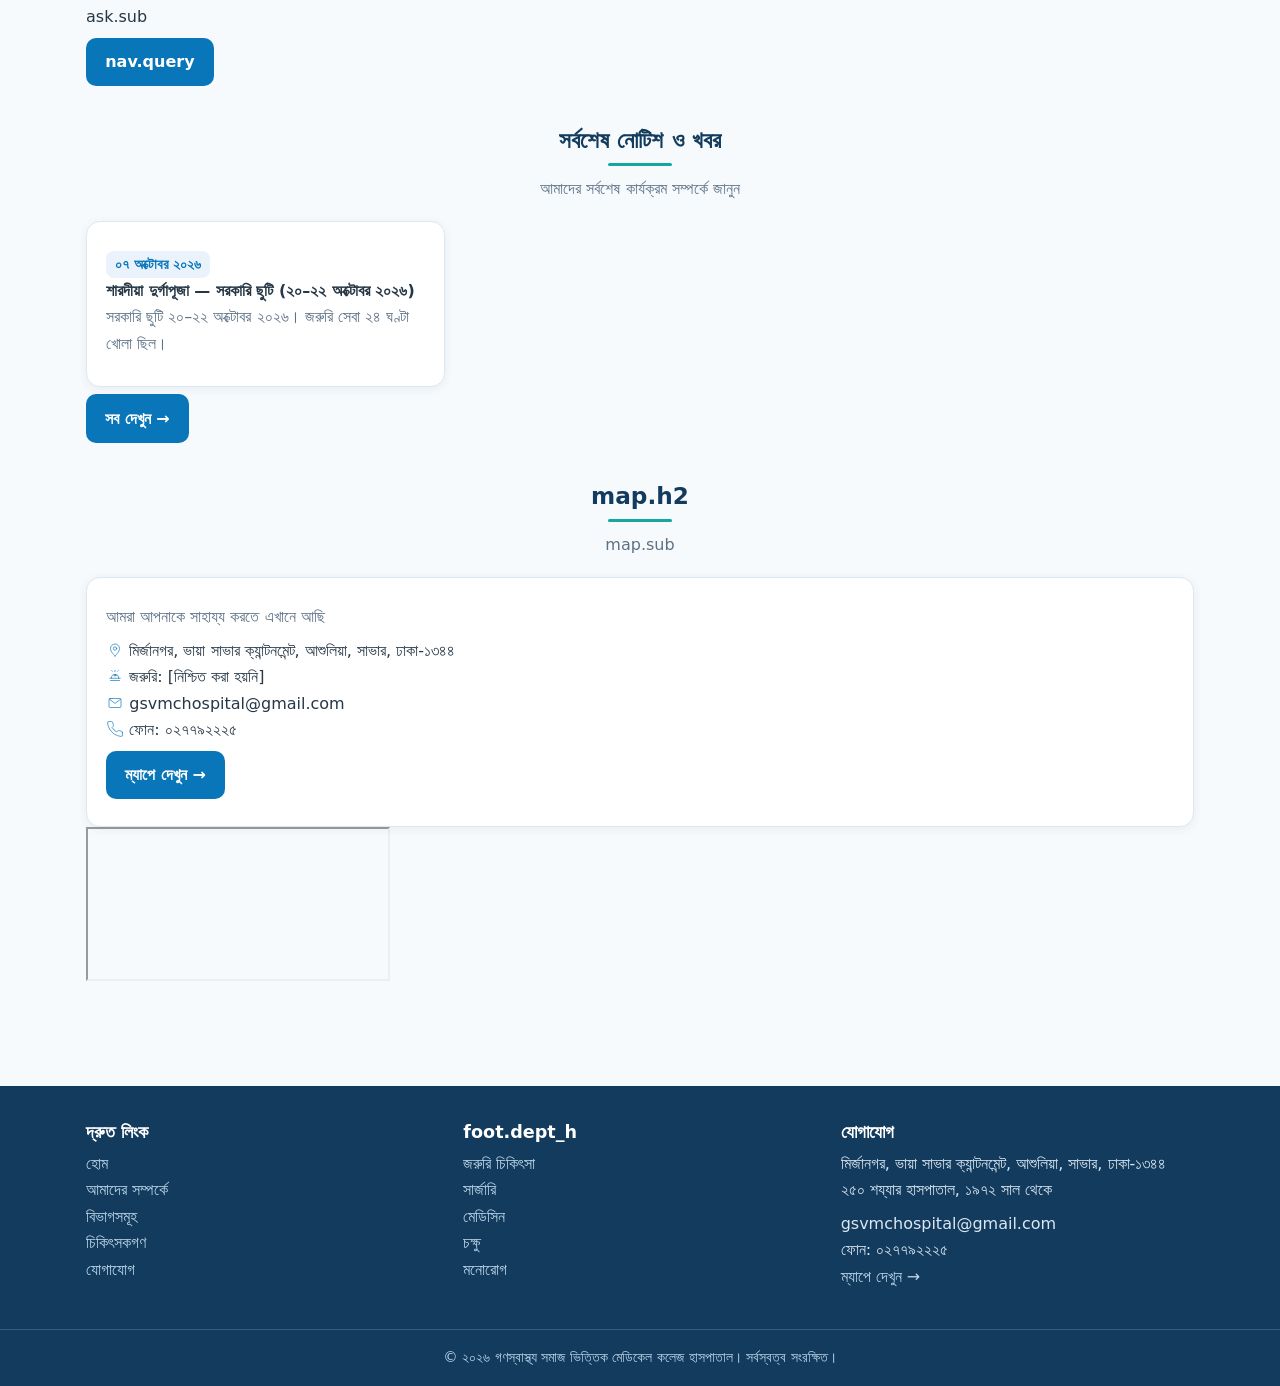
==== commit a13b2a32: "Deploy v8 homepage redesign" ====
--- a/index.html
+++ b/index.html
@@ -16,8 +16,9 @@
 <span class="topbar-right"><span data-i18n="top.emergency">জরুরি: [নিশ্চিত করা হয়নি]</span> <span class="topbar-sep">|</span> <a href="pages/notices.html" data-i18n="top.notice">নোটিশ</a> <span class="topbar-sep">|</span> <a href="pages/gallery.html" data-i18n="top.gallery">গ্যালারি</a> <span class="topbar-sep">|</span> <span class="lang-toggle"><button type="button" class="lang-btn active" data-lang="bn">বাংলা</button><button type="button" class="lang-btn" data-lang="en">English</button></span></span>
 </div></div>
 <header class="site"><div class="header-inner">
-<a class="brand" href="index.html"><img src="assets/logo.jpg" alt="Gonoshasthaya Samaj Vittik Medical College logo"><span><b data-i18n="brand.name">গণস্বাস্থ্য সমাজ ভিত্তিক মেডিকেল কলেজ হাসপাতাল</b><small data-i18n="brand.sub">জিএসভিএমসিএইচ — সাভার, ঢাকা</small></span></a>
+<a class="brand" href="index.html"><img src="assets/logo.jpg" alt="Gonoshasthaya Samaj Vittik Medical College logo"><span class="wordmark"><b data-i18n="brand.name">গণস্বাস্থ্য সমাজ ভিত্তিক মেডিকেল কলেজ হাসপাতাল</b><small data-i18n="brand.sub">জিএসভিএমসিএইচ — সাভার, ঢাকা</small><small class="tagline" data-i18n="brand.tag">সহানুভূতির সঙ্গে মানসম্মত স্বাস্থ্যসেবা</small></span></a>
 <nav class="main"><a href="index.html" class="active" data-i18n="nav.home">হোম</a><a href="pages/about.html" data-i18n="nav.about">আমাদের সম্পর্কে</a><a href="pages/departments.html" data-i18n="nav.departments">বিভাগসমূহ</a><a href="pages/doctors.html" data-i18n="nav.doctors">চিকিৎসকগণ</a><a href="pages/services.html" data-i18n="nav.services">সেবাসমূহ</a><a href="pages/diagnostics.html" data-i18n="nav.diagnostics">ডায়াগনস্টিক</a><a href="pages/appointments.html" data-i18n="nav.appointments">অ্যাপয়েন্টমেন্ট</a><a href="pages/patient-guide.html" data-i18n="nav.guide">রোগীর নির্দেশিকা</a><a href="pages/notices.html" data-i18n="nav.notice">নোটিশ</a><a href="pages/gallery.html" data-i18n="nav.gallery">গ্যালারি</a><a href="pages/contact.html" data-i18n="nav.contact">যোগাযোগ</a></nav>
+<a class="btn query" href="pages/contact.html" data-i18n="nav.query">জিজ্ঞাসা পাঠান</a>
 </div></header>
 <main>
 
@@ -25,6 +26,7 @@
 <div class="hero-slider" id="heroSlider">
 <div class="slide active"><img src="assets/hero.jpg" alt="গণস্বাস্থ্য সমাজ ভিত্তিক মেডিকেল কলেজ হাসপাতাল ভবন, সাভার"></div>
 <div class="slide"><img src="assets/entrance.jpg" alt="গণস্বাস্থ্য সমাজ ভিত্তিক মেডিকেল কলেজ হাসপাতালের প্রবেশপথ, মির্জানগর, সাভার"></div>
+<div class="slide"><img src="assets/gate.jpg" alt="গণস্বাস্থ্য সমাজ ভিত্তিক মেডিকেল কলেজ হাসপাতালের প্রধান গেট, সাভার"></div>
 <div class="hero-overlay"><div class="hero-text">
 <span class="pill" data-i18n="hero.pill">সহানুভূতির সঙ্গে মানসম্মত স্বাস্থ্যসেবা</span>
 <h1>Gonoshasthaya Samaj Vittik Medical College Hospital</h1>
@@ -33,35 +35,23 @@
 <a class="btn" href="pages/appointments.html" data-i18n="hero.cta_appt">অ্যাপয়েন্টমেন্ট বুক করুন →</a>
 <a class="btn secondary" href="pages/departments.html" data-i18n="hero.cta_dept">বিভাগসমূহ দেখুন →</a>
 </div>
-<div class="dots" id="heroDots"><button class="dot active" data-slide="0" aria-label="Slide 1"></button><button class="dot" data-slide="1" aria-label="Slide 2"></button></div>
+<div class="dots" id="heroDots"><button class="dot active" data-slide="0" aria-label="Slide 1"></button><button class="dot" data-slide="1" aria-label="Slide 2"></button><button class="dot" data-slide="2" aria-label="Slide 3"></button></div>
 </div></div>
-</div>
+<button class="hero-arrow prev" type="button" data-nav="-1" aria-label="Previous slide">‹</button><button class="hero-arrow next" type="button" data-nav="1" aria-label="Next slide">›</button></div>
 </section>
 
 <section><div class="shortcuts">
-<div class="shortcut emergency"><span class="icon"><svg viewBox="0 0 48 48" fill="none" stroke="currentColor" stroke-width="1.8" stroke-linecap="round" stroke-linejoin="round" aria-hidden="true"><path pathLength="100" d="M14 30a10 10 0 0 1 20 0"/><path pathLength="100" d="M10 30h28"/><path pathLength="100" d="M12 36h24"/><path pathLength="100" d="M24 12V9"/><path pathLength="100" d="M15 9.5l2 2"/><path pathLength="100" d="M33 9.5l-2 2"/><circle cx="24" cy="22" r="2.5"/></svg></span><h3 data-i18n="sc.emergency_h">জরুরি</h3><p data-i18n-html="sc.emergency_p">২৪/৭ জরুরি সেবা<br>হটলাইন: [নিশ্চিত করা হয়নি]</p></div>
+<div class="shortcut"><span class="icon"><svg viewBox="0 0 48 48" fill="none" stroke="currentColor" stroke-width="1.8" stroke-linecap="round" stroke-linejoin="round" aria-hidden="true"><path pathLength="100" d="M13 9v9a11 11 0 0 0 22 0V9"/><path pathLength="100" d="M10 9h3"/><path pathLength="100" d="M35 9h3"/><path pathLength="100" d="M24 29v3"/><circle cx="24" cy="36" r="4"/><circle cx="24" cy="36" r="1" fill="currentColor" stroke="none"/></svg></span><h3 data-i18n="sc.doctor_h">চিকিৎসক খুঁজুন</h3><p><a href="pages/doctors.html" data-i18n="sc.doctor_p">আমাদের চিকিৎসকদের খুঁজুন</a></p></div>
 <div class="shortcut"><span class="icon"><svg viewBox="0 0 48 48" fill="none" stroke="currentColor" stroke-width="1.8" stroke-linecap="round" stroke-linejoin="round" aria-hidden="true"><rect x="9" y="11" width="30" height="28" rx="3"/><path pathLength="100" d="M9 19h30"/><path pathLength="100" d="M16 7v6"/><path pathLength="100" d="M32 7v6"/><path pathLength="100" d="M18 29l3.5 3.5L29 25"/></svg></span><h3 data-i18n="sc.appt_h">অ্যাপয়েন্টমেন্ট</h3><p><a href="pages/appointments.html" data-i18n="sc.appt_p">আপনার অ্যাপয়েন্টমেন্ট বুক করুন</a></p></div>
 <div class="shortcut"><span class="icon"><svg viewBox="0 0 48 48" fill="none" stroke="currentColor" stroke-width="1.8" stroke-linecap="round" stroke-linejoin="round" aria-hidden="true"><path pathLength="100" d="M13 9v9a11 11 0 0 0 22 0V9"/><path pathLength="100" d="M10 9h3"/><path pathLength="100" d="M35 9h3"/><path pathLength="100" d="M24 29v3"/><circle cx="24" cy="36" r="4"/><circle cx="24" cy="36" r="1" fill="currentColor" stroke="none"/></svg></span><h3 data-i18n="sc.dept_h">বিভাগসমূহ</h3><p><a href="pages/departments.html" data-i18n="sc.dept_p">আমাদের বিভাগসমূহ দেখুন</a></p></div>
 <div class="shortcut"><span class="icon"><svg viewBox="0 0 48 48" fill="none" stroke="currentColor" stroke-width="1.8" stroke-linecap="round" stroke-linejoin="round" aria-hidden="true"><circle cx="24" cy="24" r="15"/><path pathLength="100" d="M31 17l-3.5 8.5L19 29l3.5-8.5z"/><circle cx="24" cy="24" r="1.5" fill="currentColor" stroke="none"/></svg></span><h3 data-i18n="sc.guide_h">রোগীর নির্দেশিকা</h3><p><a href="pages/patient-guide.html" data-i18n="sc.guide_p">আমাদের হাসপাতালের নির্দেশিকা</a></p></div>
+<div class="shortcut emergency"><span class="icon"><svg viewBox="0 0 48 48" fill="none" stroke="currentColor" stroke-width="1.8" stroke-linecap="round" stroke-linejoin="round" aria-hidden="true"><path pathLength="100" d="M14 30a10 10 0 0 1 20 0"/><path pathLength="100" d="M10 30h28"/><path pathLength="100" d="M12 36h24"/><path pathLength="100" d="M24 12V9"/><path pathLength="100" d="M15 9.5l2 2"/><path pathLength="100" d="M33 9.5l-2 2"/><circle cx="24" cy="22" r="2.5"/></svg></span><h3 data-i18n="sc.emergency_h">জরুরি</h3><p data-i18n-html="sc.emergency_p">২৪/৭ জরুরি সেবা<br>হটলাইন: [নিশ্চিত করা হয়নি]</p></div>
 </div></section>
 
-<section id="about"><div class="about-wrap">
-<img class="about-photo" src="assets/entrance-about.jpg" alt="গণস্বাস্থ্য সমাজ ভিত্তিক মেডিকেল কলেজ হাসপাতালের প্রবেশদ্বারের সাইনবোর্ড — ২৪ ঘণ্টা খোলা, মির্জানগর, সাভার, ঢাকা-১৩৪৪">
-<div class="about-text"><p class="eyebrow" data-i18n="about.eyebrow">আমাদের হাসপাতাল সম্পর্কে</p><h2 data-i18n="about.h2">সবার সুস্থতার জন্য আমরা প্রতিশ্রুতিবদ্ধ</h2>
-<p data-i18n="about.p1">গণস্বাস্থ্য সমাজ ভিত্তিক মেডিকেল কলেজ হাসপাতাল একটি ২৫০ শয্যার শিক্ষণ হাসপাতাল, ১৯৭২ সালে গণস্বাস্থ্য কেন্দ্রের উদ্যোগে প্রতিষ্ঠিত। এটি সমাজের জন্য মানসম্মত স্বাস্থ্যসেবা ও চিকিৎসা শিক্ষা দেওয়ার বৃহত্তর প্রচেষ্টার অংশ।</p>
-<p data-i18n="about.p2">হাসপাতালের ইতিহাস গণস্বাস্থ্য কেন্দ্রের (জিকে) সঙ্গে জড়িত। ১৯৭১ সালে মেলাঘর, ত্রিপুরায় ৪৮০ শয্যার বাংলাদেশ ফিল্ড হাসপাতাল পরিচালিত হয়েছিল। ১৯৭২ সালে সাভারে গণস্বাস্থ্য কেন্দ্র আসে এবং সাভার হাসপাতাল জিকের কমিউনিটি-ভিত্তিক স্বাস্থ্যসেবার রেফারেল হাসপাতাল হিসেবে কাজ করে।</p>
-<p data-i18n="about.zaf_p1">ডা. জাফরুল্লাহ চৌধুরী (২৭ ডিসেম্বর ১৯৪১ – ১১ এপ্রিল ২০২৩) ছিলেন গণস্বাস্থ্য কেন্দ্রের প্রতিষ্ঠাতা এবং বাংলাদেশের জনস্বাস্থ্য আন্দোলনের অগ্রদূত। ১৯৭১ সালে মুক্তিযুদ্ধের সময় তিনি ও তাঁর সহকর্মীরা ত্রিপুরার মেলাঘরে ৪৮০ শয্যার বাংলাদেশ ফিল্ড হাসপাতাল পরিচালনা করেন, যেখানে আহত মুক্তিযোদ্ধাদের চিকিৎসা দেওয়া হয়। ১৯৭২ সালে তিনি সাভারে গণস্বাস্থ্য কেন্দ্র প্রতিষ্ঠা করেন — সাধারণ ও দরিদ্র মানুষের জন্য সহজলভ্য স্বাস্থ্যসেবা দেওয়াই ছিল তাঁর জীবনের লক্ষ্য, তাই তাঁকে ‘গরিব মানুষের ডাক্তার’ বলা হতো। ১৯৮২ সালে বাংলাদেশের জাতীয় ওষুধ নীতি প্রণয়নেও তাঁর গুরুত্বপূর্ণ ভূমিকা ছিল।</p>
-<p><a class="btn" href="pages/about.html" data-i18n="about.more">আরও পড়ুন →</a></p></div>
-<div class="founder-strip">
-<img src="assets/zafrullah.jpg" alt="ডা. জাফরুল্লাহ চৌধুরী — গণস্বাস্থ্য কেন্দ্রের প্রতিষ্ঠাতা">
-<div><h3 data-i18n="about.zaf_name">ডা. জাফরুল্লাহ চৌধুরী</h3>
-<p data-i18n="about.zaf_intro">গণস্বাস্থ্য কেন্দ্রের প্রতিষ্ঠাতা, বাংলাদেশের জনস্বাস্থ্য আন্দোলনের অগ্রদূত</p>
-<p><a href="pages/about.html" data-i18n="about.more">আরও পড়ুন →</a></p></div>
-</div>
-</section>
+<section class="why-choose"><div class="section-head"><h2 data-i18n="why.h2">কেন গণস্বাস্থ্য সমাজ ভিত্তিক মেডিকেল কলেজ হাসপাতাল</h2><p class="muted" data-i18n="why.p">গণস্বাস্থ্য সমাজ ভিত্তিক মেডিকেল কলেজ হাসপাতাল একটি ২৫০ শয্যার শিক্ষণ হাসপাতাল, ১৯৭২ সালে গণস্বাস্থ্য কেন্দ্রের উদ্যোগে প্রতিষ্ঠিত। সাধারণ মানুষের জন্য সহজলভ্য ও মানসম্মত স্বাস্থ্যসেবা দেওয়াই আমাদের লক্ষ্য।</p></div></section>
 
 <section id="departments"><div class="section-head"><h2 data-i18n="spec.h2">আমাদের চিকিৎসা বিশেষত্বসমূহ</h2><p class="muted" data-i18n="spec.sub">বিস্তৃত পরিসরে সার্বিক চিকিৎসাসেবা</p></div>
-<div class="spec-grid">
+<div class="spec-layout"><img class="spec-photo" src="assets/entrance-about.jpg" alt="গণস্বাস্থ্য সমাজ ভিত্তিক মেডিকেল কলেজ হাসপাতালের প্রবেশদ্বারের সাইনবোর্ড — ২৪ ঘণ্টা খোলা, মির্জানগর, সাভার, ঢাকা-১৩৪৪"><div class="spec-grid">
 <div class="spec-card"><span class="spec-icon"><svg viewBox="0 0 48 48" fill="none" stroke="currentColor" stroke-width="1.8" stroke-linecap="round" stroke-linejoin="round" aria-hidden="true"><path pathLength="100" d="M20 13a4 4 0 0 1 8 0"/><path pathLength="100" d="M24 5v2.5"/><path pathLength="100" d="M16.5 7.5l1.8 1.8"/><path pathLength="100" d="M31.5 7.5l-1.8 1.8"/><rect x="9" y="13" width="30" height="19" rx="3"/><path pathLength="100" d="M9 23h30"/><path pathLength="100" d="M24 16.5v6"/><path pathLength="100" d="M21 19.5h6"/><circle cx="16" cy="34" r="2.6"/><circle cx="32" cy="34" r="2.6"/><path pathLength="100" d="M12 28.5h3"/><path pathLength="100" d="M33 28.5h3"/></svg></span><h3 data-i18n="spec.emergency">জরুরি চিকিৎসা</h3></div>
 <div class="spec-card"><span class="spec-icon"><svg viewBox="0 0 48 48" fill="none" stroke="currentColor" stroke-width="1.8" stroke-linecap="round" stroke-linejoin="round" aria-hidden="true"><path pathLength="100" d="M18 11v14"/><path pathLength="100" d="M11 18h14"/><path pathLength="100" d="M8 40L28 20"/><path pathLength="100" d="M28 20c5-1 9-5 11-11-6 2-10 6-11 11z"/><path pathLength="100" d="M6 44h20" stroke-dasharray="3 3"/></svg></span><h3 data-i18n="spec.surgery">সার্জারি</h3></div>
 <div class="spec-card"><span class="spec-icon"><svg viewBox="0 0 48 48" fill="none" stroke="currentColor" stroke-width="1.8" stroke-linecap="round" stroke-linejoin="round" aria-hidden="true"><path pathLength="100" d="M13 9v9a11 11 0 0 0 22 0V9"/><path pathLength="100" d="M10 9h3"/><path pathLength="100" d="M35 9h3"/><path pathLength="100" d="M24 29v3"/><circle cx="24" cy="36" r="4"/><circle cx="24" cy="36" r="1" fill="currentColor" stroke="none"/></svg></span><h3 data-i18n="spec.medicine">মেডিসিন</h3></div>
@@ -75,8 +65,8 @@
 <div class="spec-card"><span class="spec-icon"><svg viewBox="0 0 48 48" fill="none" stroke="currentColor" stroke-width="1.8" stroke-linecap="round" stroke-linejoin="round" aria-hidden="true"><path pathLength="100" d="M9 39l10-10"/><path pathLength="100" d="M19 29l10-10"/><path pathLength="100" d="M23 33l10-10"/><path pathLength="100" d="M19 29l4 4"/><path pathLength="100" d="M29 19l4 4"/><path pathLength="100" d="M31 21l8-8"/><path pathLength="100" d="M37 11l4 4"/><path pathLength="100" d="M24 28l2 2"/></svg></span><h3 data-i18n="spec.anesth">অ্যানেসথেসিয়া</h3></div>
 <div class="spec-card"><span class="spec-icon"><svg viewBox="0 0 48 48" fill="none" stroke="currentColor" stroke-width="1.8" stroke-linecap="round" stroke-linejoin="round" aria-hidden="true"><rect x="12" y="7" width="24" height="34" rx="3"/><path pathLength="100" d="M24 12v24"/><path pathLength="100" d="M24 16c-3 0-5.5 1-6.5 3"/><path pathLength="100" d="M24 16c3 0 5.5 1 6.5 3"/><path pathLength="100" d="M24 22c-3 0-5.5 1-6.5 3"/><path pathLength="100" d="M24 22c3 0 5.5 1 6.5 3"/><path pathLength="100" d="M24 28c-3 0-5.5 1-6.5 3"/><path pathLength="100" d="M24 28c3 0 5.5 1 6.5 3"/></svg></span><h3 data-dept="Radiology" data-i18n="spec.radio">রেডিওলজি</h3></div>
 <div class="spec-card"><span class="spec-icon"><svg viewBox="0 0 48 48" fill="none" stroke="currentColor" stroke-width="1.8" stroke-linecap="round" stroke-linejoin="round" aria-hidden="true"><circle cx="24" cy="21" r="13"/><path pathLength="100" d="M24 29c-3.5-2.3-6.5-4.5-6.5-7.5 0-2 1.6-3.5 3.5-3.5 1.2 0 2.3.6 3 1.6.7-1 1.8-1.6 3-1.6 1.9 0 3.5 1.5 3.5 3.5 0 3-3 5.2-6.5 7.5z"/></svg></span><h3 data-i18n="spec.psych">মনোরোগ</h3></div>
-</div>
-<p><a class="btn secondary" href="pages/departments.html" data-i18n="spec.all">সব বিভাগ দেখুন →</a></p></section>
+</div></div>
+<p class="view-all"><a class="btn purple" href="pages/departments.html" data-i18n="spec.all">সব বিভাগ দেখুন →</a></p></section>
 
 <section class="stats-band"><div class="stats-band-inner">
 <div class="stat"><b>250+</b><span data-i18n="stat.beds">শয্যা</span></div>
@@ -92,6 +82,22 @@
 <article class="card doc-card"><div class="avatar">GS</div><h3>Dr Gour Gopal Saha</h3><p data-i18n="doc.gour">চক্ষু — সহযোগী অধ্যাপক</p></article>
 </div>
 <p><a class="btn secondary" href="pages/doctors.html" data-i18n="doctors.all">সব চিকিৎসক দেখুন →</a></p></section>
+
+<section id="about"><div class="about-wrap">
+<img class="about-photo" src="assets/entrance-about.jpg" alt="গণস্বাস্থ্য সমাজ ভিত্তিক মেডিকেল কলেজ হাসপাতালের প্রবেশদ্বারের সাইনবোর্ড — ২৪ ঘণ্টা খোলা, মির্জানগর, সাভার, ঢাকা-১৩৪৪">
+<div class="about-text"><p class="eyebrow" data-i18n="about.eyebrow">আমাদের হাসপাতাল সম্পর্কে</p><h2 data-i18n="about.h2">সবার সুস্থতার জন্য আমরা প্রতিশ্রুতিবদ্ধ</h2>
+<p data-i18n="about.p1">গণস্বাস্থ্য সমাজ ভিত্তিক মেডিকেল কলেজ হাসপাতাল একটি ২৫০ শয্যার শিক্ষণ হাসপাতাল, ১৯৭২ সালে গণস্বাস্থ্য কেন্দ্রের উদ্যোগে প্রতিষ্ঠিত। এটি সমাজের জন্য মানসম্মত স্বাস্থ্যসেবা ও চিকিৎসা শিক্ষা দেওয়ার বৃহত্তর প্রচেষ্টার অংশ।</p>
+<p data-i18n="about.p2">হাসপাতালের ইতিহাস গণস্বাস্থ্য কেন্দ্রের (জিকে) সঙ্গে জড়িত। ১৯৭১ সালে মেলাঘর, ত্রিপুরায় ৪৮০ শয্যার বাংলাদেশ ফিল্ড হাসপাতাল পরিচালিত হয়েছিল। ১৯৭২ সালে সাভারে গণস্বাস্থ্য কেন্দ্র আসে এবং সাভার হাসপাতাল জিকের কমিউনিটি-ভিত্তিক স্বাস্থ্যসেবার রেফারেল হাসপাতাল হিসেবে কাজ করে।</p>
+<p data-i18n="about.zaf_p1">ডা. জাফরুল্লাহ চৌধুরী (২৭ ডিসেম্বর ১৯৪১ – ১১ এপ্রিল ২০২৩) ছিলেন গণস্বাস্থ্য কেন্দ্রের প্রতিষ্ঠাতা এবং বাংলাদেশের জনস্বাস্থ্য আন্দোলনের অগ্রদূত। ১৯৭১ সালে মুক্তিযুদ্ধের সময় তিনি ও তাঁর সহকর্মীরা ত্রিপুরার মেলাঘরে ৪৮০ শয্যার বাংলাদেশ ফিল্ড হাসপাতাল পরিচালনা করেন, যেখানে আহত মুক্তিযোদ্ধাদের চিকিৎসা দেওয়া হয়। ১৯৭২ সালে তিনি সাভারে গণস্বাস্থ্য কেন্দ্র প্রতিষ্ঠা করেন — সাধারণ ও দরিদ্র মানুষের জন্য সহজলভ্য স্বাস্থ্যসেবা দেওয়াই ছিল তাঁর জীবনের লক্ষ্য, তাই তাঁকে ‘গরিব মানুষের ডাক্তার’ বলা হতো। ১৯৮২ সালে বাংলাদেশের জাতীয় ওষুধ নীতি প্রণয়নেও তাঁর গুরুত্বপূর্ণ ভূমিকা ছিল।</p>
+<p><a class="btn" href="pages/about.html" data-i18n="about.more">আরও পড়ুন →</a></p></div>
+<div class="founder-strip">
+<img src="assets/zafrullah.jpg" alt="ডা. জাফরুল্লাহ চৌধুরী — গণস্বাস্থ্য কেন্দ্রের প্রতিষ্ঠাতা">
+<div><h3 data-i18n="about.zaf_name">ডা. জাফরুল্লাহ চৌধুরী</h3>
+<p data-i18n="about.zaf_intro">গণস্বাস্থ্য কেন্দ্রের প্রতিষ্ঠাতা, বাংলাদেশের জনস্বাস্থ্য আন্দোলনের অগ্রদূত</p>
+<p><a href="pages/about.html" data-i18n="about.more">আরও পড়ুন →</a></p></div>
+</div>
+</div>
+</section>
 
 <section id="appointment"><h2 data-i18n="appt.h2">অনলাইন অ্যাপয়েন্টমেন্ট বুকিং — অ্যাপয়েন্টমেন্টের অনুরোধ</h2>
 <p data-i18n-html="appt.steps">ধাপ: <b>বিভাগ → তারিখ → অনুরোধ → অফিস থেকে নিশ্চিতকরণ</b>। অনুরোধ করলেই অ্যাপয়েন্টমেন্ট নিশ্চিত হয় না।</p>
@@ -146,26 +152,24 @@
 </div>
 <p><a href="pages/patient-guide.html" data-i18n="guide.more">পূর্ণাঙ্গ রোগীর নির্দেশিকা →</a></p></section>
 
-<section class="bottom3">
-<div class="card"><h2 data-i18n="svc.h2">আমাদের সেবাসমূহ</h2><p class="muted" data-i18n="svc.sub">উন্নত সেবার জন্য আধুনিক চিকিৎসাসেবা</p>
-<ul class="check-list"><li data-i18n="svc.lab">ল্যাবরেটরি পরীক্ষা</li><li data-i18n="svc.img">ডায়াগনস্টিক ইমেজিং</li><li data-i18n="svc.surg">সার্জিক্যাল সেবা</li><li data-i18n="svc.emerg">জরুরি সেবা</li><li data-i18n="svc.out">আউটপেশেন্ট সেবা</li><li data-i18n="svc.in">ইনপেশেন্ট সেবা</li></ul>
-<p><a class="btn secondary" href="pages/services.html" data-i18n="svc.more">সেবাসমূহ দেখুন →</a></p></div>
-<div class="card"><h2 data-i18n="notice.h2">সর্বশেষ নোটিশ ও খবর</h2><p class="muted" data-i18n="notice.sub">আমাদের সর্বশেষ কার্যক্রম সম্পর্কে জানুন</p>
-<ul class="notice-list"><li><b class="notice-date" data-i18n="notice.date1">০৭ অক্টোবর ২০২৬</b><br><b data-i18n="notice.puja_t">শারদীয়া দুর্গাপূজা — সরকারি ছুটি (২০–২২ অক্টোবর ২০২৬)</b><br><span class="muted" data-i18n="notice.puja_p">সরকারি ছুটি ২০–২২ অক্টোবর ২০২৬। জরুরি সেবা ২৪ ঘণ্টা খোলা ছিল।</span></li></ul>
-<p><a class="btn secondary" href="pages/notices.html" data-i18n="notice.all">সব দেখুন →</a></p></div>
-<div class="card"><h2 data-i18n="contact.h2">যোগাযোগ ও অবস্থান</h2><p class="muted" data-i18n="contact.sub">আমরা আপনাকে সাহায্য করতে এখানে আছি</p>
+<section id="services"><div class="section-head"><h2 data-i18n="svc.h2">আমাদের সেবাসমূহ</h2><p class="muted" data-i18n="svc.sub">উন্নত সেবার জন্য আধুনিক চিকিৎসাসেবা</p></div><ul class="check-list"><li data-i18n="svc.lab">ল্যাবরেটরি পরীক্ষা</li><li data-i18n="svc.img">ডায়াগনস্টিক ইমেজিং</li><li data-i18n="svc.surg">সার্জিক্যাল সেবা</li><li data-i18n="svc.emerg">জরুরি সেবা</li><li data-i18n="svc.out">আউটপেশেন্ট সেবা</li><li data-i18n="svc.in">ইনপেশেন্ট সেবা</li></ul><p><a class="btn secondary" href="pages/services.html" data-i18n="svc.more">সেবাসমূহ দেখুন →</a></p></section>
+
+<section class="ask-banner"><h2 data-i18n="ask.h2">সেবা খুঁজছেন? আমরা আপনাকে সাহায্য করতে এখানে আছি।</h2><p data-i18n="ask.sub">যেকোনো প্রশ্ন বা তথ্যের জন্য আমাদের সঙ্গে যোগাযোগ করুন।</p><p><a class="btn" href="pages/contact.html" data-i18n="nav.query">জিজ্ঞাসা পাঠান</a></p></section>
+
+<section id="notices"><div class="section-head"><h2 data-i18n="notice.h2">সর্বশেষ নোটিশ ও খবর</h2><p class="muted" data-i18n="notice.sub">আমাদের সর্বশেষ কার্যক্রম সম্পর্কে জানুন</p></div><div class="grid"><article class="card"><ul class="notice-list"><li><b class="notice-date" data-i18n="notice.date1">০৭ অক্টোবর ২০২৬</b><br><b data-i18n="notice.puja_t">শারদীয়া দুর্গাপূজা — সরকারি ছুটি (২০–২২ অক্টোবর ২০২৬)</b><br><span class="muted" data-i18n="notice.puja_p">সরকারি ছুটি ২০–২২ অক্টোবর ২০২৬। জরুরি সেবা ২৪ ঘণ্টা খোলা ছিল।</span></li></ul></article></div><p class="view-all"><a class="btn purple" href="pages/notices.html" data-i18n="notice.all">সব দেখুন →</a></p></section>
+
+<section id="contact-map"><div class="section-head"><h2 data-i18n="map.h2">আমাদের অবস্থান</h2><p class="muted" data-i18n="map.sub">মির্জানগর, সাভার — ঢাকা-আরিচা মহাসড়কের পাশে।</p></div><div class="card"><p class="muted" data-i18n="contact.sub">আমরা আপনাকে সাহায্য করতে এখানে আছি</p>
 <p><span class="inline-icon"><svg viewBox="0 0 48 48" fill="none" stroke="currentColor" stroke-width="1.8" stroke-linecap="round" stroke-linejoin="round" aria-hidden="true"><path pathLength="100" d="M24 40S12 29.5 12 20a12 12 0 0 1 24 0c0 9.5-12 20-12 20z"/><circle cx="24" cy="20" r="4.5"/></svg></span> মির্জানগর, ভায়া সাভার ক্যান্টনমেন্ট, আশুলিয়া, সাভার, ঢাকা-১৩৪৪<br>
 <span class="inline-icon"><svg viewBox="0 0 48 48" fill="none" stroke="currentColor" stroke-width="1.8" stroke-linecap="round" stroke-linejoin="round" aria-hidden="true"><path pathLength="100" d="M14 30a10 10 0 0 1 20 0"/><path pathLength="100" d="M10 30h28"/><path pathLength="100" d="M12 36h24"/><path pathLength="100" d="M24 12V9"/><path pathLength="100" d="M15 9.5l2 2"/><path pathLength="100" d="M33 9.5l-2 2"/><circle cx="24" cy="22" r="2.5"/></svg></span> <span data-i18n="contact.emergency">জরুরি: [নিশ্চিত করা হয়নি]</span><br>
 <span class="inline-icon"><svg viewBox="0 0 48 48" fill="none" stroke="currentColor" stroke-width="1.8" stroke-linecap="round" stroke-linejoin="round" aria-hidden="true"><rect x="8" y="12" width="32" height="24" rx="3"/><path pathLength="100" d="M9 14l15 11L39 14"/></svg></span> gsvmchospital@gmail.com<br>
 <span class="inline-icon"><svg viewBox="0 0 48 48" fill="none" stroke="currentColor" stroke-width="1.8" stroke-linecap="round" stroke-linejoin="round" aria-hidden="true"><path pathLength="100" d="M44 33.8v6a4 4 0 0 1-4.4 4 39.6 39.6 0 0 1-17.2-6.2 39 39 0 0 1-12-12A39.6 39.6 0 0 1 4.2 8.4 4 4 0 0 1 8.2 4h6a4 4 0 0 1 4 3.4c.26 1.92.72 3.8 1.4 5.6a4 4 0 0 1-.9 4.2L16.2 19.8a32 32 0 0 0 12 12l2.6-2.6a4 4 0 0 1 4.2-.9c1.8.68 3.68 1.14 5.6 1.4A4 4 0 0 1 44 33.8z"/></svg></span> <span data-i18n="contact.phone">ফোন: ০২৭৭৯২২২৫</span></p>
-<p><a class="btn" href="https://maps.app.goo.gl/LF12YgHGMR2dJApL9?g_st=ac" target="_blank" rel="noopener" data-i18n="contact.map">ম্যাপে দেখুন →</a></p></div>
-</section>
+<p><a class="btn" href="https://maps.app.goo.gl/LF12YgHGMR2dJApL9?g_st=ac" target="_blank" rel="noopener" data-i18n="contact.map">ম্যাপে দেখুন →</a></p></div><div class="map-wrap"><iframe title="Gonoshasthaya Samaj Vittik Medical College Hospital — map" src="https://www.google.com/maps?q=23.9181063,90.2448847&output=embed" loading="lazy" referrerpolicy="no-referrer-when-downgrade"></iframe></div></section>
 
 </main>
 <footer class="site"><div class="footer-inner">
-<div><h3 data-i18n="brand.name">গণস্বাস্থ্য সমাজ ভিত্তিক মেডিকেল কলেজ হাসপাতাল</h3><p data-i18n-html="foot.addr">মির্জানগর, ভায়া সাভার ক্যান্টনমেন্ট, আশুলিয়া, সাভার, ঢাকা-১৩৪৪<br>২৫০ শয্যার হাসপাতাল, ১৯৭২ সাল থেকে</p></div>
 <div><h3 data-i18n="foot.quick">দ্রুত লিংক</h3><p><a href="index.html" data-i18n="nav.home">হোম</a><br><a href="pages/about.html" data-i18n="nav.about">আমাদের সম্পর্কে</a><br><a href="pages/departments.html" data-i18n="nav.departments">বিভাগসমূহ</a><br><a href="pages/doctors.html" data-i18n="nav.doctors">চিকিৎসকগণ</a><br><a href="pages/contact.html" data-i18n="nav.contact">যোগাযোগ</a></p></div>
-<div><h3 data-i18n="foot.useful">প্রয়োজনীয় লিংক</h3><p><a href="pages/patient-guide.html" data-i18n="nav.guide">রোগীর নির্দেশিকা</a><br><a href="pages/notices.html" data-i18n="nav.notice">নোটিশ</a><br><a href="pages/gallery.html" data-i18n="nav.gallery">গ্যালারি</a><br><a href="pages/appointments.html" data-i18n="nav.appointments">অ্যাপয়েন্টমেন্ট</a></p></div>
+<div><h3 data-i18n="foot.dept_h">বিভাগসমূহ</h3><p><a href="pages/departments.html" data-i18n="spec.emergency">জরুরি চিকিৎসা</a><br><a href="pages/departments.html" data-i18n="spec.surgery">সার্জারি</a><br><a href="pages/departments.html" data-i18n="spec.medicine">মেডিসিন</a><br><a href="pages/departments.html" data-i18n="spec.eye">চক্ষু</a><br><a href="pages/departments.html" data-i18n="spec.psych">মনোরোগ</a></p></div>
+<div><h3 data-i18n="foot.contact_h">যোগাযোগ</h3><p data-i18n-html="foot.addr">মির্জানগর, ভায়া সাভার ক্যান্টনমেন্ট, আশুলিয়া, সাভার, ঢাকা-১৩৪৪<br>২৫০ শয্যার হাসপাতাল, ১৯৭২ সাল থেকে</p><p>gsvmchospital@gmail.com<br><span data-i18n="contact.phone">ফোন: ০২৭৭৯২২২৫</span><br><a href="https://maps.app.goo.gl/LF12YgHGMR2dJApL9?g_st=ac" target="_blank" rel="noopener" data-i18n="contact.map">ম্যাপে দেখুন →</a></p></div>
 </div><div class="footer-bottom" data-i18n="foot.copy">© ২০২৬ গণস্বাস্থ্য সমাজ ভিত্তিক মেডিকেল কলেজ হাসপাতাল। সর্বস্বত্ব সংরক্ষিত।</div></footer>
 <script>
 (function(){
@@ -179,6 +183,7 @@
   }
   function next(){show((cur+1)%slides.length);}
   dots.forEach(function(d){d.addEventListener('click',function(){show(parseInt(d.dataset.slide,10));restart();});});
+  document.querySelectorAll('.hero-arrow').forEach(function(b){b.addEventListener('click',function(){show((cur+parseInt(b.dataset.nav,10)+slides.length)%slides.length);restart();});});
   function restart(){if(timer)clearInterval(timer);timer=setInterval(next,6000);}
   restart();
 })();
--- a/assets/style.css
+++ b/assets/style.css
@@ -77,7 +77,8 @@
 .shortcuts{display:grid;grid-template-columns:repeat(4,1fr);gap:1rem}
 .shortcut{background:var(--white);border:1px solid var(--line);border-radius:var(--radius);padding:1.1rem;box-shadow:var(--shadow);transition:transform .2s,box-shadow .2s}
 .shortcut:hover{transform:translateY(-2px);box-shadow:0 6px 18px rgba(18,59,93,.12)}
-.shortcut .icon{font-size:1.6rem}
+.shortcut .icon{width:52px;height:52px}
+.shortcut.emergency .icon{color:#dc3545;background:#fdecec}
 .shortcut h3{margin:.3rem 0}
 .shortcut p{margin:0;color:var(--muted);font-size:.93rem}
 .shortcut.emergency{border-left:5px solid #dc3545}
@@ -158,7 +159,12 @@
 .spec-card{background:var(--white);border:1px solid var(--line);border-radius:var(--radius);padding:1.1rem .6rem;text-align:center;box-shadow:var(--shadow);transition:transform .2s,box-shadow .2s}
 .spec-card:hover{transform:translateY(-2px);box-shadow:0 6px 18px rgba(18,59,93,.12)}
 .spec-card h3{font-size:.98rem;margin:.4rem 0 0}
-.spec-icon{font-size:1.7rem}
+.spec-icon,.dept-icon,.shortcut .icon{display:inline-flex;align-items:center;justify-content:center;width:60px;height:60px;border-radius:50%;background:linear-gradient(135deg,#eaf3fb,#d9f2f0);color:var(--blue);flex:none;transition:background .25s,color .25s,box-shadow .25s}
+.spec-icon svg,.dept-icon svg,.shortcut .icon svg{width:32px;height:32px}
+.dept-icon{margin-bottom:.35rem}
+.inline-icon{display:inline-flex;vertical-align:-3px;color:var(--blue)}
+.inline-icon svg{width:18px;height:18px}
+.topbar .inline-icon{color:#fff;vertical-align:-4px}
 .stats-band{background:var(--navy);border-radius:var(--radius);padding:1.6rem 1.2rem;margin-top:2.4rem}
 .stats-band-inner{display:grid;grid-template-columns:repeat(4,1fr);gap:1rem}
 .stats-band .stat b{color:#fff}
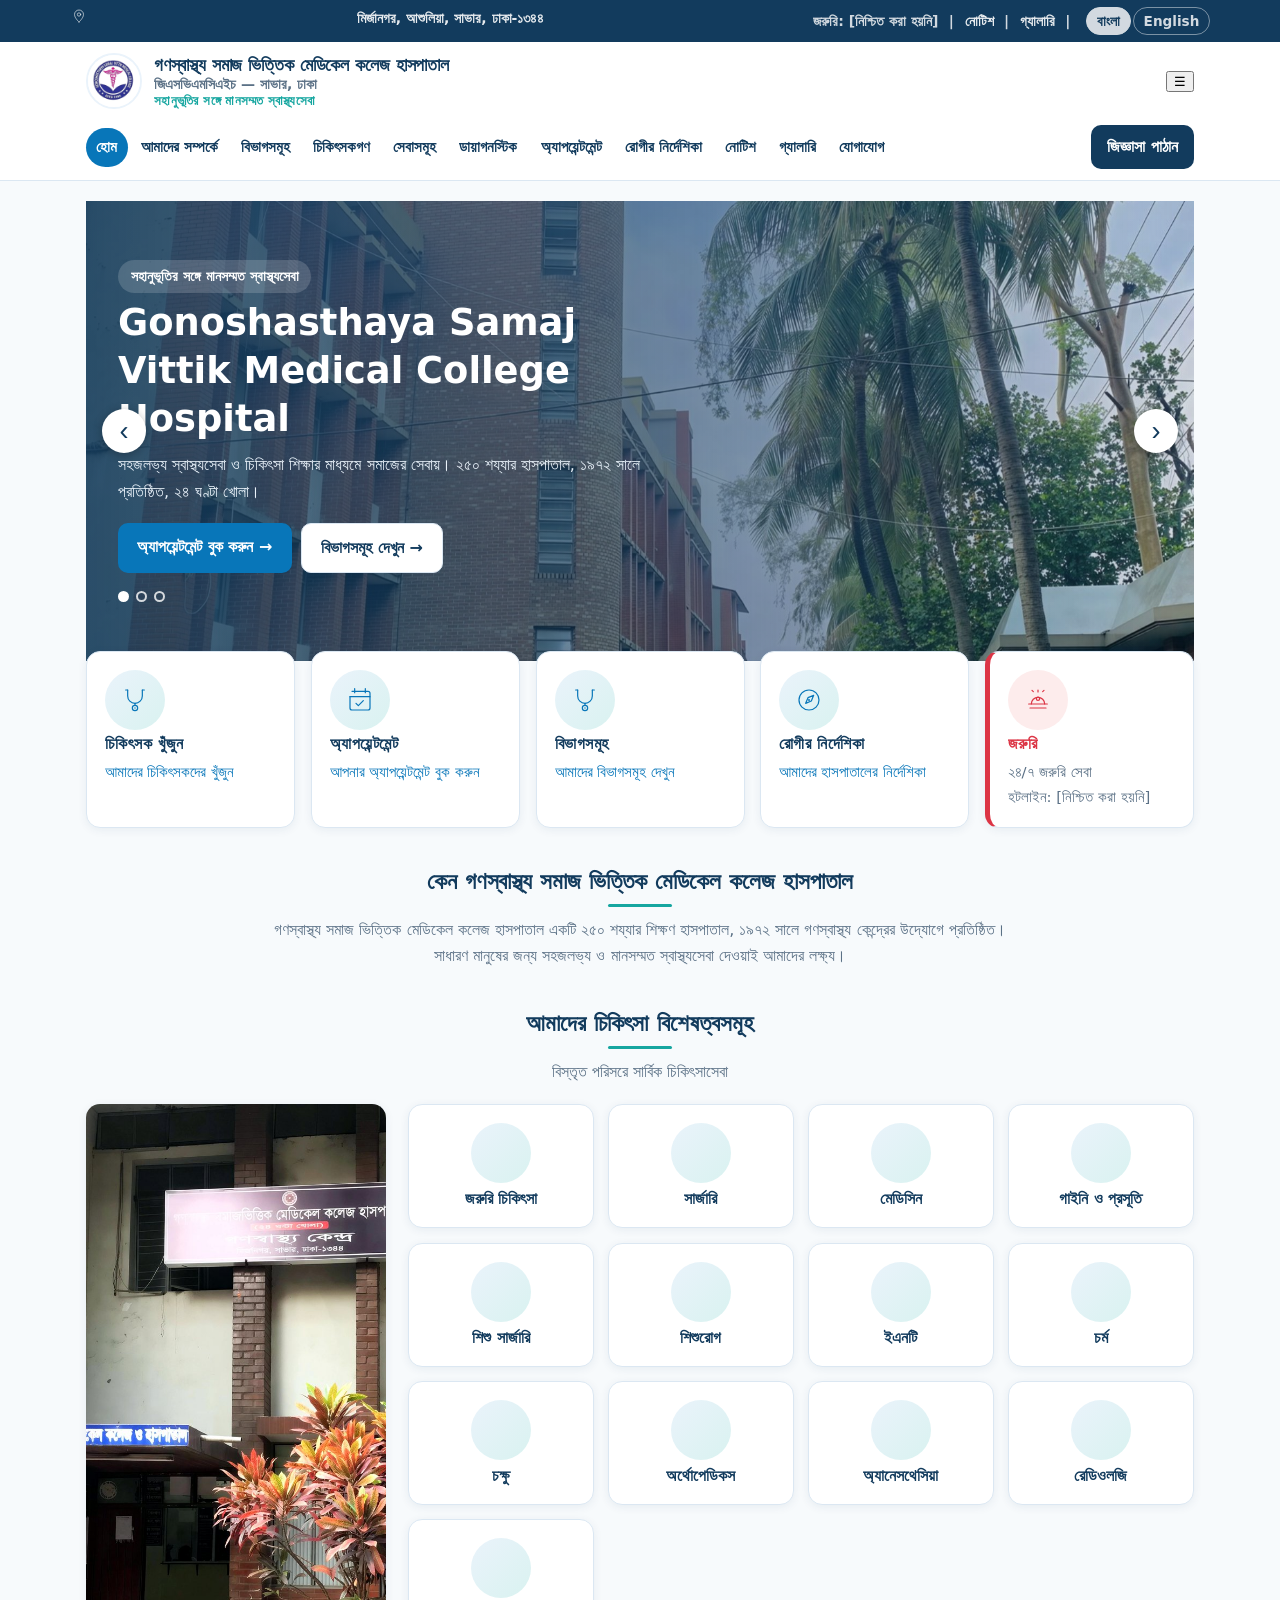
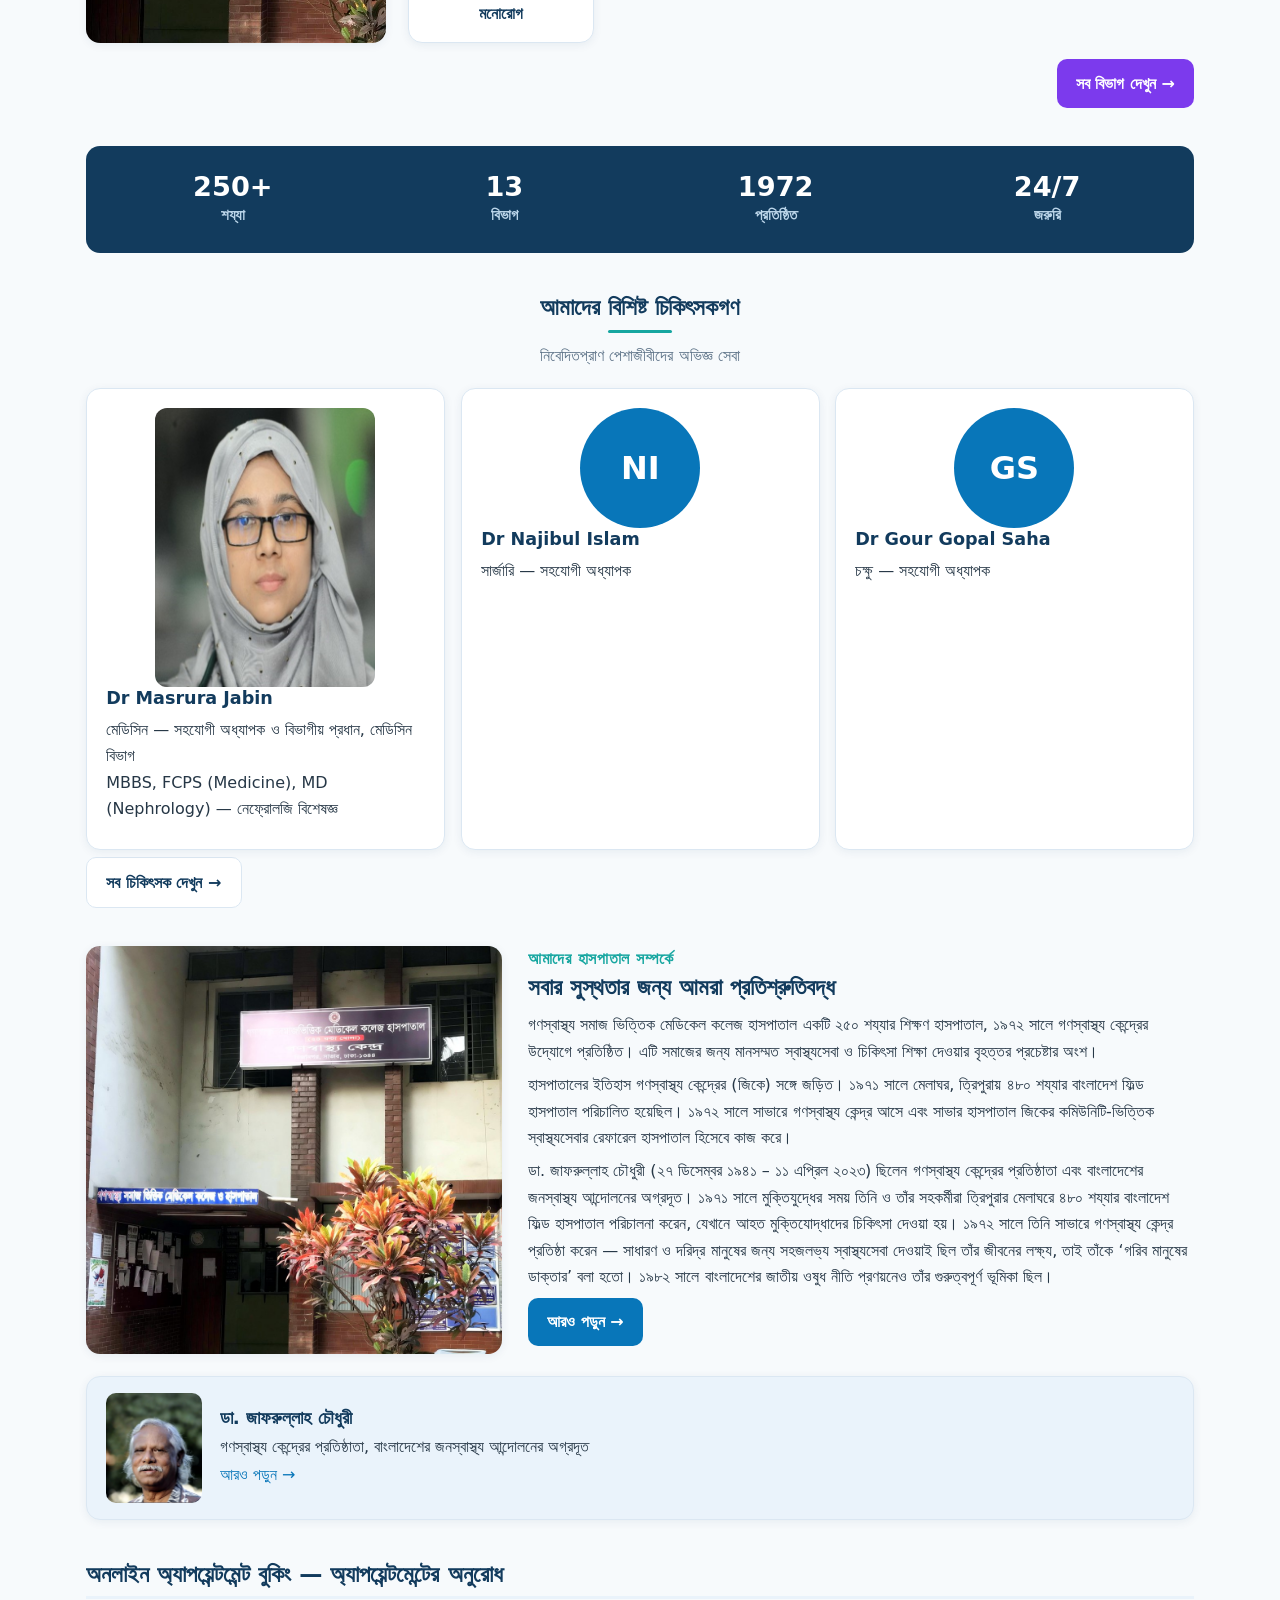
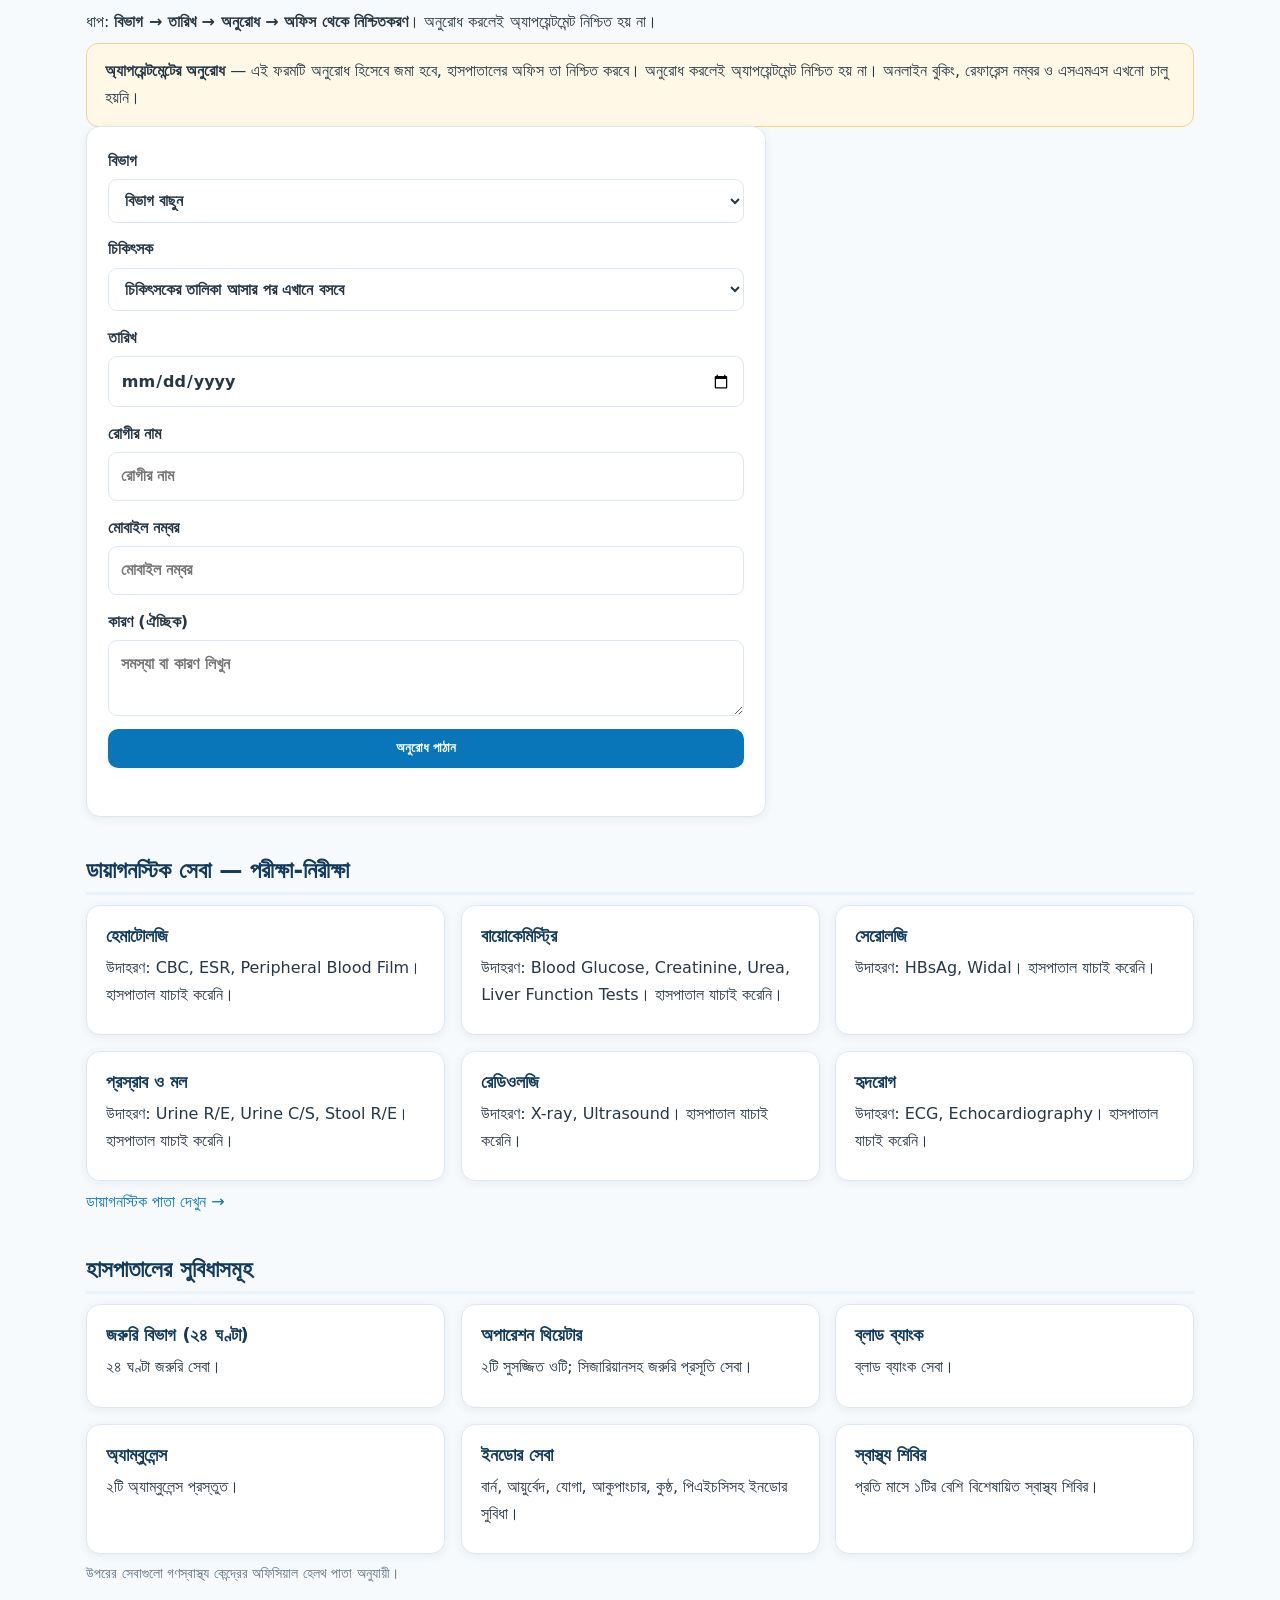
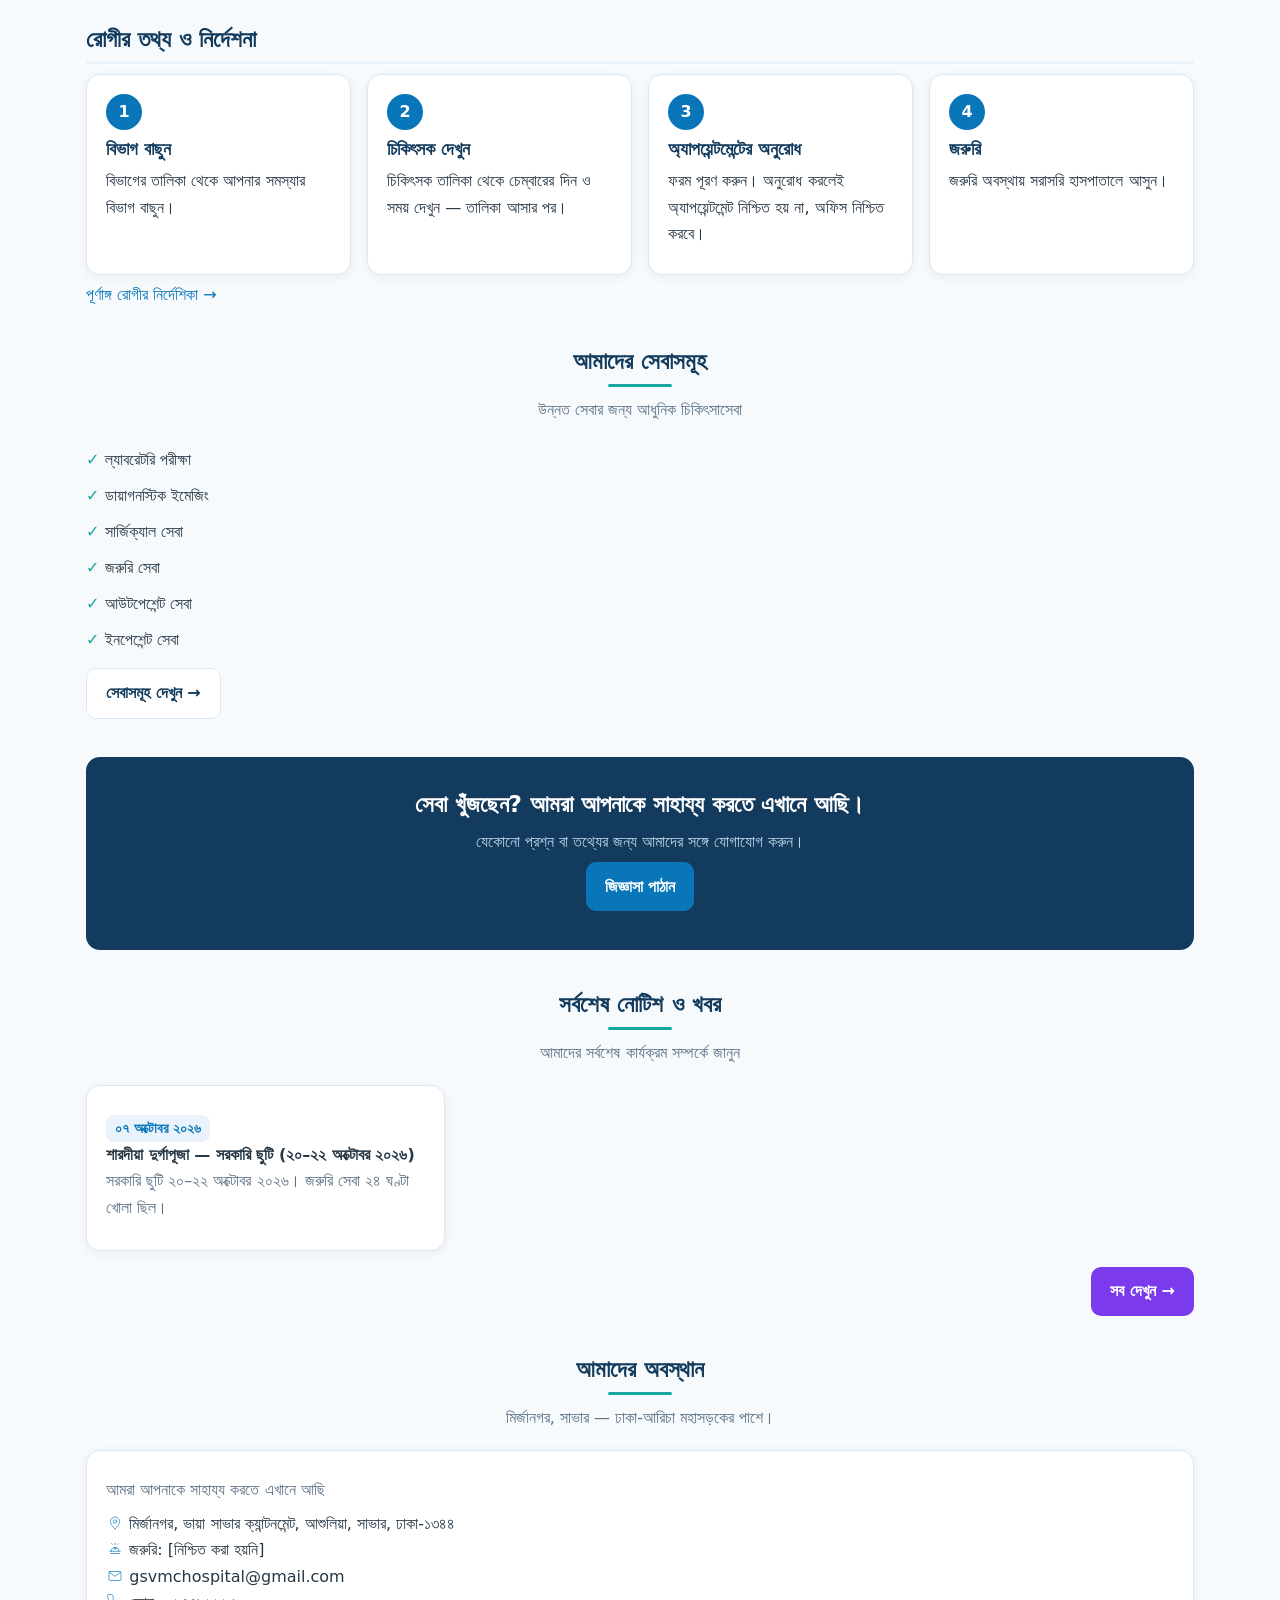
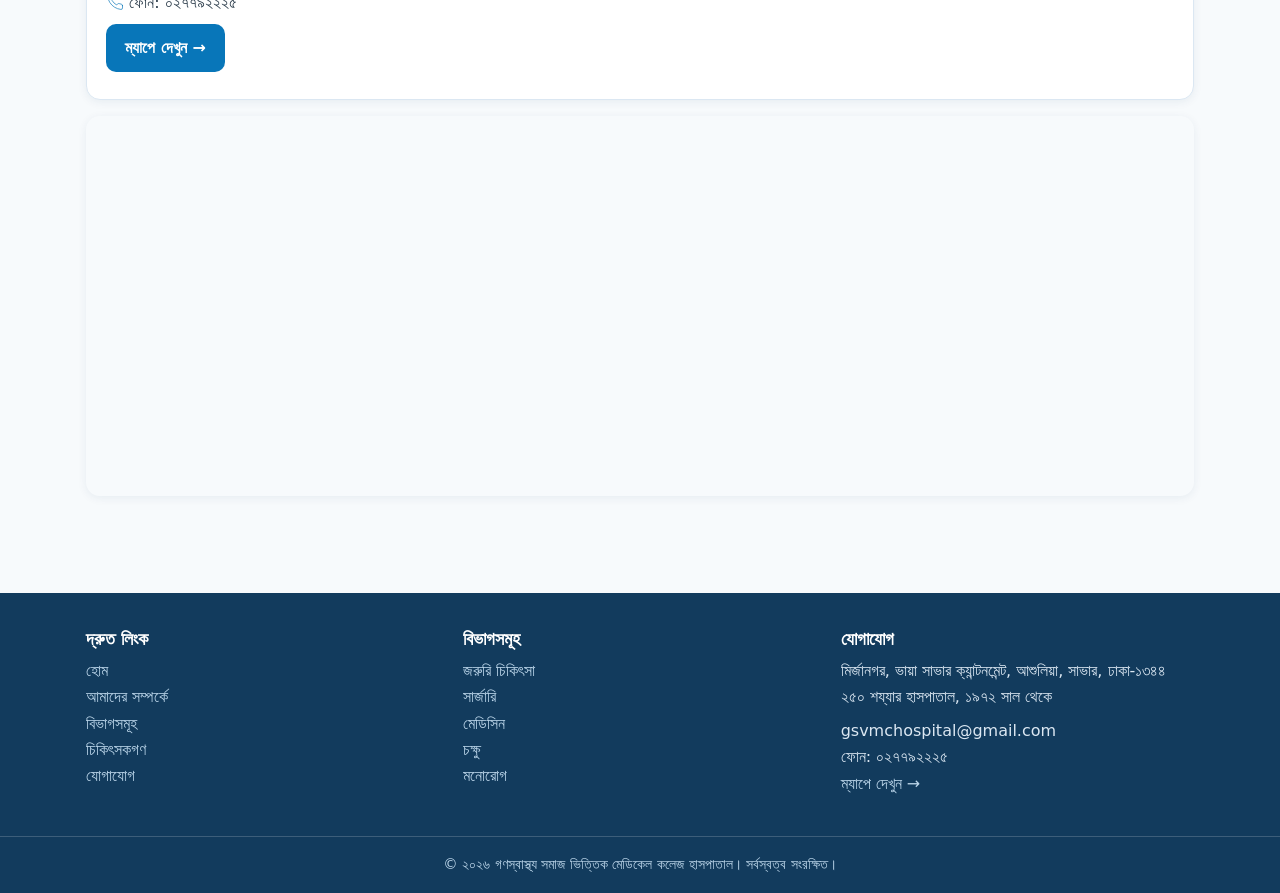
==== commit 13f85f8b: "Update homepage: mobile hamburger header, founder strip full width, 2-column appointment form, 13 pr" ====
--- a/index.html
+++ b/index.html
@@ -17,7 +17,7 @@
 </div></div>
 <header class="site"><div class="header-inner">
 <a class="brand" href="index.html"><img src="assets/logo.jpg" alt="Gonoshasthaya Samaj Vittik Medical College logo"><span class="wordmark"><b data-i18n="brand.name">গণস্বাস্থ্য সমাজ ভিত্তিক মেডিকেল কলেজ হাসপাতাল</b><small data-i18n="brand.sub">জিএসভিএমসিএইচ — সাভার, ঢাকা</small><small class="tagline" data-i18n="brand.tag">সহানুভূতির সঙ্গে মানসম্মত স্বাস্থ্যসেবা</small></span></a>
-<nav class="main"><a href="index.html" class="active" data-i18n="nav.home">হোম</a><a href="pages/about.html" data-i18n="nav.about">আমাদের সম্পর্কে</a><a href="pages/departments.html" data-i18n="nav.departments">বিভাগসমূহ</a><a href="pages/doctors.html" data-i18n="nav.doctors">চিকিৎসকগণ</a><a href="pages/services.html" data-i18n="nav.services">সেবাসমূহ</a><a href="pages/diagnostics.html" data-i18n="nav.diagnostics">ডায়াগনস্টিক</a><a href="pages/appointments.html" data-i18n="nav.appointments">অ্যাপয়েন্টমেন্ট</a><a href="pages/patient-guide.html" data-i18n="nav.guide">রোগীর নির্দেশিকা</a><a href="pages/notices.html" data-i18n="nav.notice">নোটিশ</a><a href="pages/gallery.html" data-i18n="nav.gallery">গ্যালারি</a><a href="pages/contact.html" data-i18n="nav.contact">যোগাযোগ</a></nav>
+<button class="nav-toggle" type="button" aria-label="মেনু" aria-expanded="false" aria-controls="mainNav">☰</button><nav class="main" id="mainNav"><a href="index.html" class="active" data-i18n="nav.home">হোম</a><a href="pages/about.html" data-i18n="nav.about">আমাদের সম্পর্কে</a><a href="pages/departments.html" data-i18n="nav.departments">বিভাগসমূহ</a><a href="pages/doctors.html" data-i18n="nav.doctors">চিকিৎসকগণ</a><a href="pages/services.html" data-i18n="nav.services">সেবাসমূহ</a><a href="pages/diagnostics.html" data-i18n="nav.diagnostics">ডায়াগনস্টিক</a><a href="pages/appointments.html" data-i18n="nav.appointments">অ্যাপয়েন্টমেন্ট</a><a href="pages/patient-guide.html" data-i18n="nav.guide">রোগীর নির্দেশিকা</a><a href="pages/notices.html" data-i18n="nav.notice">নোটিশ</a><a href="pages/gallery.html" data-i18n="nav.gallery">গ্যালারি</a><a href="pages/contact.html" data-i18n="nav.contact">যোগাযোগ</a></nav>
 <a class="btn query" href="pages/contact.html" data-i18n="nav.query">জিজ্ঞাসা পাঠান</a>
 </div></header>
 <main>
@@ -52,19 +52,19 @@
 
 <section id="departments"><div class="section-head"><h2 data-i18n="spec.h2">আমাদের চিকিৎসা বিশেষত্বসমূহ</h2><p class="muted" data-i18n="spec.sub">বিস্তৃত পরিসরে সার্বিক চিকিৎসাসেবা</p></div>
 <div class="spec-layout"><img class="spec-photo" src="assets/entrance-about.jpg" alt="গণস্বাস্থ্য সমাজ ভিত্তিক মেডিকেল কলেজ হাসপাতালের প্রবেশদ্বারের সাইনবোর্ড — ২৪ ঘণ্টা খোলা, মির্জানগর, সাভার, ঢাকা-১৩৪৪"><div class="spec-grid">
-<div class="spec-card"><span class="spec-icon"><svg viewBox="0 0 48 48" fill="none" stroke="currentColor" stroke-width="1.8" stroke-linecap="round" stroke-linejoin="round" aria-hidden="true"><path pathLength="100" d="M20 13a4 4 0 0 1 8 0"/><path pathLength="100" d="M24 5v2.5"/><path pathLength="100" d="M16.5 7.5l1.8 1.8"/><path pathLength="100" d="M31.5 7.5l-1.8 1.8"/><rect x="9" y="13" width="30" height="19" rx="3"/><path pathLength="100" d="M9 23h30"/><path pathLength="100" d="M24 16.5v6"/><path pathLength="100" d="M21 19.5h6"/><circle cx="16" cy="34" r="2.6"/><circle cx="32" cy="34" r="2.6"/><path pathLength="100" d="M12 28.5h3"/><path pathLength="100" d="M33 28.5h3"/></svg></span><h3 data-i18n="spec.emergency">জরুরি চিকিৎসা</h3></div>
-<div class="spec-card"><span class="spec-icon"><svg viewBox="0 0 48 48" fill="none" stroke="currentColor" stroke-width="1.8" stroke-linecap="round" stroke-linejoin="round" aria-hidden="true"><path pathLength="100" d="M18 11v14"/><path pathLength="100" d="M11 18h14"/><path pathLength="100" d="M8 40L28 20"/><path pathLength="100" d="M28 20c5-1 9-5 11-11-6 2-10 6-11 11z"/><path pathLength="100" d="M6 44h20" stroke-dasharray="3 3"/></svg></span><h3 data-i18n="spec.surgery">সার্জারি</h3></div>
-<div class="spec-card"><span class="spec-icon"><svg viewBox="0 0 48 48" fill="none" stroke="currentColor" stroke-width="1.8" stroke-linecap="round" stroke-linejoin="round" aria-hidden="true"><path pathLength="100" d="M13 9v9a11 11 0 0 0 22 0V9"/><path pathLength="100" d="M10 9h3"/><path pathLength="100" d="M35 9h3"/><path pathLength="100" d="M24 29v3"/><circle cx="24" cy="36" r="4"/><circle cx="24" cy="36" r="1" fill="currentColor" stroke="none"/></svg></span><h3 data-i18n="spec.medicine">মেডিসিন</h3></div>
-<div class="spec-card"><span class="spec-icon"><svg viewBox="0 0 48 48" fill="none" stroke="currentColor" stroke-width="1.8" stroke-linecap="round" stroke-linejoin="round" aria-hidden="true"><circle cx="18" cy="11" r="4"/><path pathLength="100" d="M9 36c0-7 4-11 9-11s9 4 9 11"/><circle cx="33" cy="20" r="3"/><path pathLength="100" d="M28 36c0-4.5 2-7.5 5-7.5s5 3 5 7.5"/></svg></span><h3 data-i18n="spec.gyne">গাইনি ও প্রসূতি</h3></div>
-<div class="spec-card"><span class="spec-icon"><svg viewBox="0 0 48 48" fill="none" stroke="currentColor" stroke-width="1.8" stroke-linecap="round" stroke-linejoin="round" aria-hidden="true"><circle cx="20" cy="12" r="5"/><path pathLength="100" d="M11 38c0-8 4-12 9-12s9 4 9 12"/><path pathLength="100" d="M20 24.5v6"/><path pathLength="100" d="M17 27.5h6"/><path pathLength="100" d="M32 37l8-8"/><path pathLength="100" d="M40 29c2.5-.5 4.5-2.5 5.5-5.5-3 1-5 3-5.5 5.5z"/></svg></span><h3 data-i18n="spec.paedsurg">শিশু সার্জারি</h3></div>
-<div class="spec-card"><span class="spec-icon"><svg viewBox="0 0 48 48" fill="none" stroke="currentColor" stroke-width="1.8" stroke-linecap="round" stroke-linejoin="round" aria-hidden="true"><circle cx="24" cy="20" r="13"/><path pathLength="100" d="M13 16c2.5-4.5 6.5-7 11-7s8.5 2.5 11 7"/><circle cx="19" cy="19" r="1.2" fill="currentColor" stroke="none"/><circle cx="29" cy="19" r="1.2" fill="currentColor" stroke="none"/><path pathLength="100" d="M19 25c2 2.5 8 2.5 10 0"/><path pathLength="100" d="M24 42.5c-2.8-1.9-5-3.4-5-5.6 0-1.6 1.2-2.8 2.7-2.8.9 0 1.8.5 2.3 1.3.5-.8 1.4-1.3 2.3-1.3 1.5 0 2.7 1.2 2.7 2.8 0 2.2-2.2 3.7-5 5.6z"/></svg></span><h3 data-i18n="spec.pediatric">শিশুরোগ</h3></div>
-<div class="spec-card"><span class="spec-icon"><svg viewBox="0 0 48 48" fill="none" stroke="currentColor" stroke-width="1.8" stroke-linecap="round" stroke-linejoin="round" aria-hidden="true"><path pathLength="100" d="M30 8c5 3 7.5 8 6.5 13.5C35.5 27 31.5 31.5 26 32.5c-3.5.6-6.5-.5-7.5-3"/><path pathLength="100" d="M26 14c-3 0-5 2-5 4.5 0 2 1.5 3.2 3 3.7 1.2.4 2 1.4 2 2.8 0 2.5-2 4.2-4.8 4.2"/><path pathLength="100" d="M30 8c-1-1.5-3-2-5-1.5"/></svg></span><h3 data-i18n="spec.ent">ইএনটি</h3></div>
-<div class="spec-card"><span class="spec-icon"><svg viewBox="0 0 48 48" fill="none" stroke="currentColor" stroke-width="1.8" stroke-linecap="round" stroke-linejoin="round" aria-hidden="true"><path pathLength="100" d="M24 6c3.2 4.2 5.5 7 5.5 9.8a5.5 5.5 0 0 1-11 0C18.5 13 20.8 10.2 24 6z"/><path pathLength="100" d="M10 28c0 8 6 14 14 14s14-6 14-14"/><path pathLength="100" d="M10 28c-2.5-4-1-8.5 2-9.5"/><path pathLength="100" d="M38 28c2.5-3.5 1.5-7-1-8"/><path pathLength="100" d="M38 6l.9 2.1 2.1.9-2.1.9-.9 2.1-.9-2.1-2.1-.9 2.1-.9z" fill="currentColor" stroke="none"/></svg></span><h3 data-i18n="spec.skin">চর্ম</h3></div>
-<div class="spec-card"><span class="spec-icon"><svg viewBox="0 0 48 48" fill="none" stroke="currentColor" stroke-width="1.8" stroke-linecap="round" stroke-linejoin="round" aria-hidden="true"><path pathLength="100" d="M5 24c5.5-7 11.5-10 19-10s13.5 3 19 10c-5.5 7-11.5 10-19 10S10.5 31 5 24z"/><circle cx="24" cy="24" r="5.5"/><circle cx="24" cy="24" r="2" fill="currentColor" stroke="none"/></svg></span><h3 data-i18n="spec.eye">চক্ষু</h3></div>
-<div class="spec-card"><span class="spec-icon"><svg viewBox="0 0 48 48" fill="none" stroke="currentColor" stroke-width="1.8" stroke-linecap="round" stroke-linejoin="round" aria-hidden="true"><path pathLength="100" d="M17 17l14 14"/><circle cx="14.5" cy="18.5" r="3.5"/><circle cx="18.5" cy="14.5" r="3.5"/><circle cx="29.5" cy="33.5" r="3.5"/><circle cx="33.5" cy="29.5" r="3.5"/></svg></span><h3 data-i18n="spec.ortho">অর্থোপেডিকস</h3></div>
-<div class="spec-card"><span class="spec-icon"><svg viewBox="0 0 48 48" fill="none" stroke="currentColor" stroke-width="1.8" stroke-linecap="round" stroke-linejoin="round" aria-hidden="true"><path pathLength="100" d="M9 39l10-10"/><path pathLength="100" d="M19 29l10-10"/><path pathLength="100" d="M23 33l10-10"/><path pathLength="100" d="M19 29l4 4"/><path pathLength="100" d="M29 19l4 4"/><path pathLength="100" d="M31 21l8-8"/><path pathLength="100" d="M37 11l4 4"/><path pathLength="100" d="M24 28l2 2"/></svg></span><h3 data-i18n="spec.anesth">অ্যানেসথেসিয়া</h3></div>
-<div class="spec-card"><span class="spec-icon"><svg viewBox="0 0 48 48" fill="none" stroke="currentColor" stroke-width="1.8" stroke-linecap="round" stroke-linejoin="round" aria-hidden="true"><rect x="12" y="7" width="24" height="34" rx="3"/><path pathLength="100" d="M24 12v24"/><path pathLength="100" d="M24 16c-3 0-5.5 1-6.5 3"/><path pathLength="100" d="M24 16c3 0 5.5 1 6.5 3"/><path pathLength="100" d="M24 22c-3 0-5.5 1-6.5 3"/><path pathLength="100" d="M24 22c3 0 5.5 1 6.5 3"/><path pathLength="100" d="M24 28c-3 0-5.5 1-6.5 3"/><path pathLength="100" d="M24 28c3 0 5.5 1 6.5 3"/></svg></span><h3 data-dept="Radiology" data-i18n="spec.radio">রেডিওলজি</h3></div>
-<div class="spec-card"><span class="spec-icon"><svg viewBox="0 0 48 48" fill="none" stroke="currentColor" stroke-width="1.8" stroke-linecap="round" stroke-linejoin="round" aria-hidden="true"><circle cx="24" cy="21" r="13"/><path pathLength="100" d="M24 29c-3.5-2.3-6.5-4.5-6.5-7.5 0-2 1.6-3.5 3.5-3.5 1.2 0 2.3.6 3 1.6.7-1 1.8-1.6 3-1.6 1.9 0 3.5 1.5 3.5 3.5 0 3-3 5.2-6.5 7.5z"/></svg></span><h3 data-i18n="spec.psych">মনোরোগ</h3></div>
+<div class="spec-card"><span class="spec-icon"><img src="assets/dept-icons/emergency.png" alt=""></span><h3 data-i18n="spec.emergency">জরুরি চিকিৎসা</h3></div>
+<div class="spec-card"><span class="spec-icon"><img src="assets/dept-icons/surgery.png" alt=""></span><h3 data-i18n="spec.surgery">সার্জারি</h3></div>
+<div class="spec-card"><span class="spec-icon"><img src="assets/dept-icons/medicine.png" alt=""></span><h3 data-i18n="spec.medicine">মেডিসিন</h3></div>
+<div class="spec-card"><span class="spec-icon"><img src="assets/dept-icons/gyne.png" alt=""></span><h3 data-i18n="spec.gyne">গাইনি ও প্রসূতি</h3></div>
+<div class="spec-card"><span class="spec-icon"><img src="assets/dept-icons/paedsurg.png" alt=""></span><h3 data-i18n="spec.paedsurg">শিশু সার্জারি</h3></div>
+<div class="spec-card"><span class="spec-icon"><img src="assets/dept-icons/pediatric.png" alt=""></span><h3 data-i18n="spec.pediatric">শিশুরোগ</h3></div>
+<div class="spec-card"><span class="spec-icon"><img src="assets/dept-icons/ent.png" alt=""></span><h3 data-i18n="spec.ent">ইএনটি</h3></div>
+<div class="spec-card"><span class="spec-icon"><img src="assets/dept-icons/skin.png" alt=""></span><h3 data-i18n="spec.skin">চর্ম</h3></div>
+<div class="spec-card"><span class="spec-icon"><img src="assets/dept-icons/eye.png" alt=""></span><h3 data-i18n="spec.eye">চক্ষু</h3></div>
+<div class="spec-card"><span class="spec-icon"><img src="assets/dept-icons/ortho.png" alt=""></span><h3 data-i18n="spec.ortho">অর্থোপেডিকস</h3></div>
+<div class="spec-card"><span class="spec-icon"><img src="assets/dept-icons/anesthesia.png" alt=""></span><h3 data-i18n="spec.anesth">অ্যানেসথেসিয়া</h3></div>
+<div class="spec-card"><span class="spec-icon"><img src="assets/dept-icons/radiology.png" alt=""></span><h3 data-dept="Radiology" data-i18n="spec.radio">রেডিওলজি</h3></div>
+<div class="spec-card"><span class="spec-icon"><img src="assets/dept-icons/psychiatry.png" alt=""></span><h3 data-i18n="spec.psych">মনোরোগ</h3></div>
 </div></div>
 <p class="view-all"><a class="btn purple" href="pages/departments.html" data-i18n="spec.all">সব বিভাগ দেখুন →</a></p></section>
 
@@ -90,19 +90,19 @@
 <p data-i18n="about.p2">হাসপাতালের ইতিহাস গণস্বাস্থ্য কেন্দ্রের (জিকে) সঙ্গে জড়িত। ১৯৭১ সালে মেলাঘর, ত্রিপুরায় ৪৮০ শয্যার বাংলাদেশ ফিল্ড হাসপাতাল পরিচালিত হয়েছিল। ১৯৭২ সালে সাভারে গণস্বাস্থ্য কেন্দ্র আসে এবং সাভার হাসপাতাল জিকের কমিউনিটি-ভিত্তিক স্বাস্থ্যসেবার রেফারেল হাসপাতাল হিসেবে কাজ করে।</p>
 <p data-i18n="about.zaf_p1">ডা. জাফরুল্লাহ চৌধুরী (২৭ ডিসেম্বর ১৯৪১ – ১১ এপ্রিল ২০২৩) ছিলেন গণস্বাস্থ্য কেন্দ্রের প্রতিষ্ঠাতা এবং বাংলাদেশের জনস্বাস্থ্য আন্দোলনের অগ্রদূত। ১৯৭১ সালে মুক্তিযুদ্ধের সময় তিনি ও তাঁর সহকর্মীরা ত্রিপুরার মেলাঘরে ৪৮০ শয্যার বাংলাদেশ ফিল্ড হাসপাতাল পরিচালনা করেন, যেখানে আহত মুক্তিযোদ্ধাদের চিকিৎসা দেওয়া হয়। ১৯৭২ সালে তিনি সাভারে গণস্বাস্থ্য কেন্দ্র প্রতিষ্ঠা করেন — সাধারণ ও দরিদ্র মানুষের জন্য সহজলভ্য স্বাস্থ্যসেবা দেওয়াই ছিল তাঁর জীবনের লক্ষ্য, তাই তাঁকে ‘গরিব মানুষের ডাক্তার’ বলা হতো। ১৯৮২ সালে বাংলাদেশের জাতীয় ওষুধ নীতি প্রণয়নেও তাঁর গুরুত্বপূর্ণ ভূমিকা ছিল।</p>
 <p><a class="btn" href="pages/about.html" data-i18n="about.more">আরও পড়ুন →</a></p></div>
+</div>
 <div class="founder-strip">
 <img src="assets/zafrullah.jpg" alt="ডা. জাফরুল্লাহ চৌধুরী — গণস্বাস্থ্য কেন্দ্রের প্রতিষ্ঠাতা">
 <div><h3 data-i18n="about.zaf_name">ডা. জাফরুল্লাহ চৌধুরী</h3>
 <p data-i18n="about.zaf_intro">গণস্বাস্থ্য কেন্দ্রের প্রতিষ্ঠাতা, বাংলাদেশের জনস্বাস্থ্য আন্দোলনের অগ্রদূত</p>
 <p><a href="pages/about.html" data-i18n="about.more">আরও পড়ুন →</a></p></div>
 </div>
-</div>
 </section>
 
 <section id="appointment"><h2 data-i18n="appt.h2">অনলাইন অ্যাপয়েন্টমেন্ট বুকিং — অ্যাপয়েন্টমেন্টের অনুরোধ</h2>
 <p data-i18n-html="appt.steps">ধাপ: <b>বিভাগ → তারিখ → অনুরোধ → অফিস থেকে নিশ্চিতকরণ</b>। অনুরোধ করলেই অ্যাপয়েন্টমেন্ট নিশ্চিত হয় না।</p>
 <div class="notice-box" data-i18n-html="appt.note"><b>অ্যাপয়েন্টমেন্টের অনুরোধ</b> — এই ফরমটি অনুরোধ হিসেবে জমা হবে, হাসপাতালের অফিস তা নিশ্চিত করবে। অনুরোধ করলেই অ্যাপয়েন্টমেন্ট নিশ্চিত হয় না। অনলাইন বুকিং, রেফারেন্স নম্বর ও এসএমএস এখনো চালু হয়নি।</div>
-<form id="apptForm">
+<form id="apptForm" class="form-grid">
 <label><span data-i18n="appt.dept_label">বিভাগ</span><select required><option value="" data-i18n="appt.choose_dept">বিভাগ বাছুন</option><option data-dept="Emergency">Emergency</option><option data-dept="Surgery">Surgery</option><option data-dept="Medicine">Medicine</option><option data-dept="Gyne and Obs">Gyne and Obs</option><option data-dept="Paediatric Surgery">Paediatric Surgery</option><option data-dept="Pediatric">Pediatric</option><option data-dept="ENT">ENT</option><option data-dept="Skin">Skin</option><option data-dept="Eye">Eye</option><option data-dept="Orthopedics">Orthopedics</option><option data-dept="Anesthesia">Anesthesia</option><option data-dept="Radiology">Radiology</option><option data-dept="Psychiatry">Psychiatry</option></select></label>
 <label><span data-i18n="appt.doctor_label">চিকিৎসক</span><select><option data-i18n="appt.doctor_ph">চিকিৎসকের তালিকা আসার পর এখানে বসবে</option></select></label>
 <label><span data-i18n="appt.date_label">তারিখ</span><input type="date" required></label>
--- a/assets/style.css
+++ b/assets/style.css
@@ -203,3 +203,56 @@
 .card figure{margin:1rem 0 0}
 .card figure img{width:100%;border-radius:12px}
 .card figcaption{font-size:.92rem;color:var(--muted);margin-top:.4rem}
+
+
+/* ---- v8 premium-style homepage (layout pattern only, GSVMCH content) ---- */
+/* Header Send Query button */
+.btn.query{background:var(--navy);padding:.55rem 1rem}
+.btn.query:hover{background:#0d2c45}
+/* Hero prev/next round white arrows */
+.hero-arrow{position:absolute;top:50%;transform:translateY(-50%);z-index:6;width:44px;height:44px;border-radius:50%;background:#fff;color:var(--navy);border:0;font-size:1.7rem;line-height:1;cursor:pointer;box-shadow:0 2px 10px rgba(0,0,0,.28);pointer-events:auto}
+.hero-arrow.prev{left:1rem}
+.hero-arrow.next{right:1rem}
+.hero-arrow:hover{background:var(--soft)}
+/* Five quick-action cards overlapping the hero bottom */
+.shortcuts{grid-template-columns:repeat(5,1fr);margin-top:-3rem;position:relative;z-index:5}
+.shortcut h3{text-transform:uppercase;letter-spacing:.03em;font-size:1rem}
+/* Why Choose — centred intro */
+.why-choose .section-head p{max-width:760px;margin:.6rem auto 0}
+/* Specialities: photo left + tile grid right */
+.spec-layout{display:grid;grid-template-columns:300px 1fr;gap:1.4rem;align-items:stretch}
+.spec-photo{width:100%;height:100%;min-height:320px;object-fit:cover;border-radius:var(--radius);box-shadow:var(--shadow)}
+.spec-layout .spec-grid{grid-template-columns:repeat(4,1fr)}
+/* Purple View All button (premium pattern) */
+.btn.purple{background:#7c3aed}
+.btn.purple:hover{background:#6a2fd4}
+.view-all{text-align:right;margin-top:1rem}
+/* Ask GSVMCH banner */
+.ask-banner{background:var(--navy);border-radius:var(--radius);padding:2rem 1.2rem;text-align:center;color:#fff}
+.ask-banner h2{color:#fff;border-bottom:0;padding-bottom:0}
+.ask-banner p{color:#bcd6ea}
+/* Embedded map */
+.map-wrap{margin-top:1rem}
+.map-wrap iframe{width:100%;height:380px;border:0;border-radius:var(--radius);box-shadow:var(--shadow);display:block}
+@media(max-width:860px){
+  .spec-layout{grid-template-columns:1fr}
+  .spec-photo{min-height:220px}
+  .spec-layout .spec-grid{grid-template-columns:repeat(3,1fr)}
+  .shortcuts{grid-template-columns:repeat(2,1fr)}
+}
+@media(max-width:560px){
+  .spec-layout .spec-grid{grid-template-columns:repeat(2,1fr)}
+  .hero-arrow{width:36px;height:36px;font-size:1.4rem}
+  .map-wrap iframe{height:300px}
+}
+
+/* ---- v8 header logo lockup (premium pattern: circular logo + stacked wordmark) ---- */
+.brand img{width:56px;height:56px}
+.brand .wordmark{display:flex;flex-direction:column;line-height:1.22}
+.brand b{font-size:1.12rem;letter-spacing:-.01em}
+.brand small{font-size:.88rem}
+.brand .tagline{color:var(--teal);font-weight:700;font-size:.8rem;letter-spacing:.02em}
+@media(max-width:560px){
+  .brand img{width:48px;height:48px}
+  .brand b{font-size:.95rem}
+}
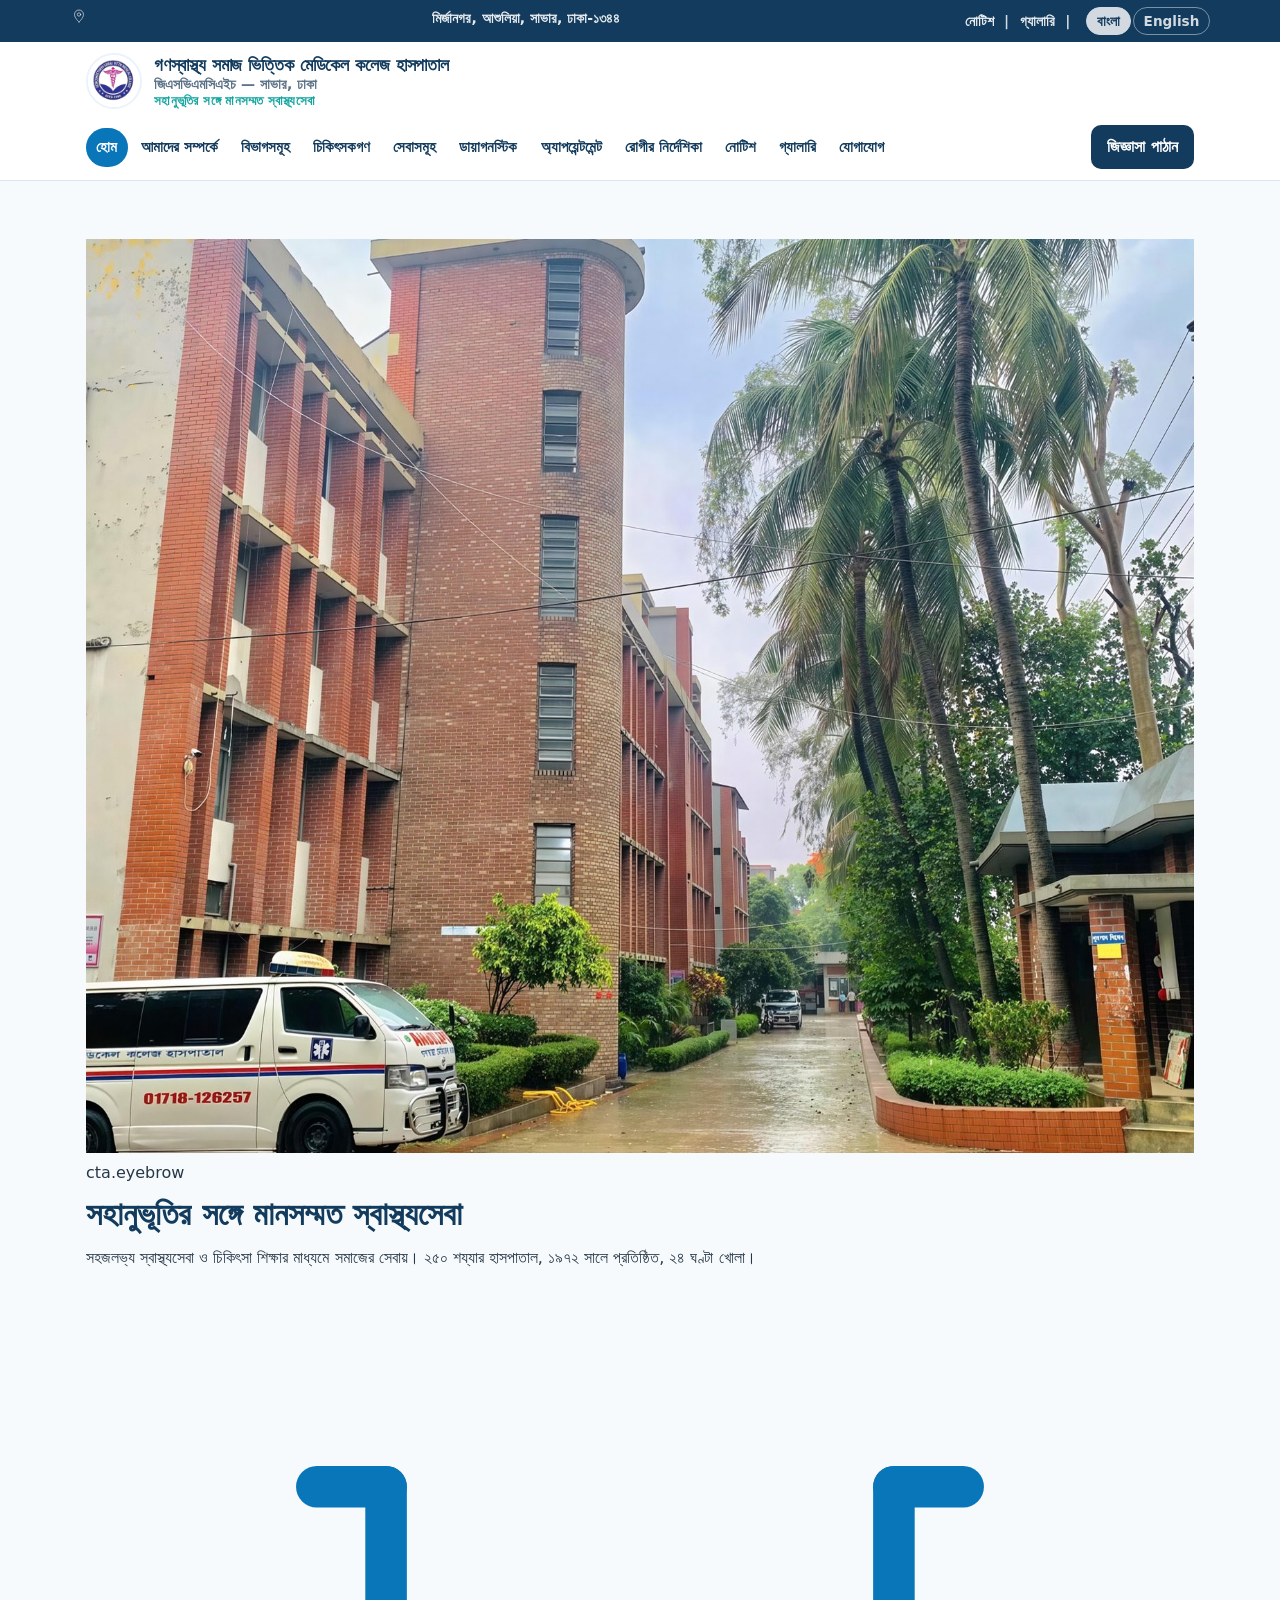
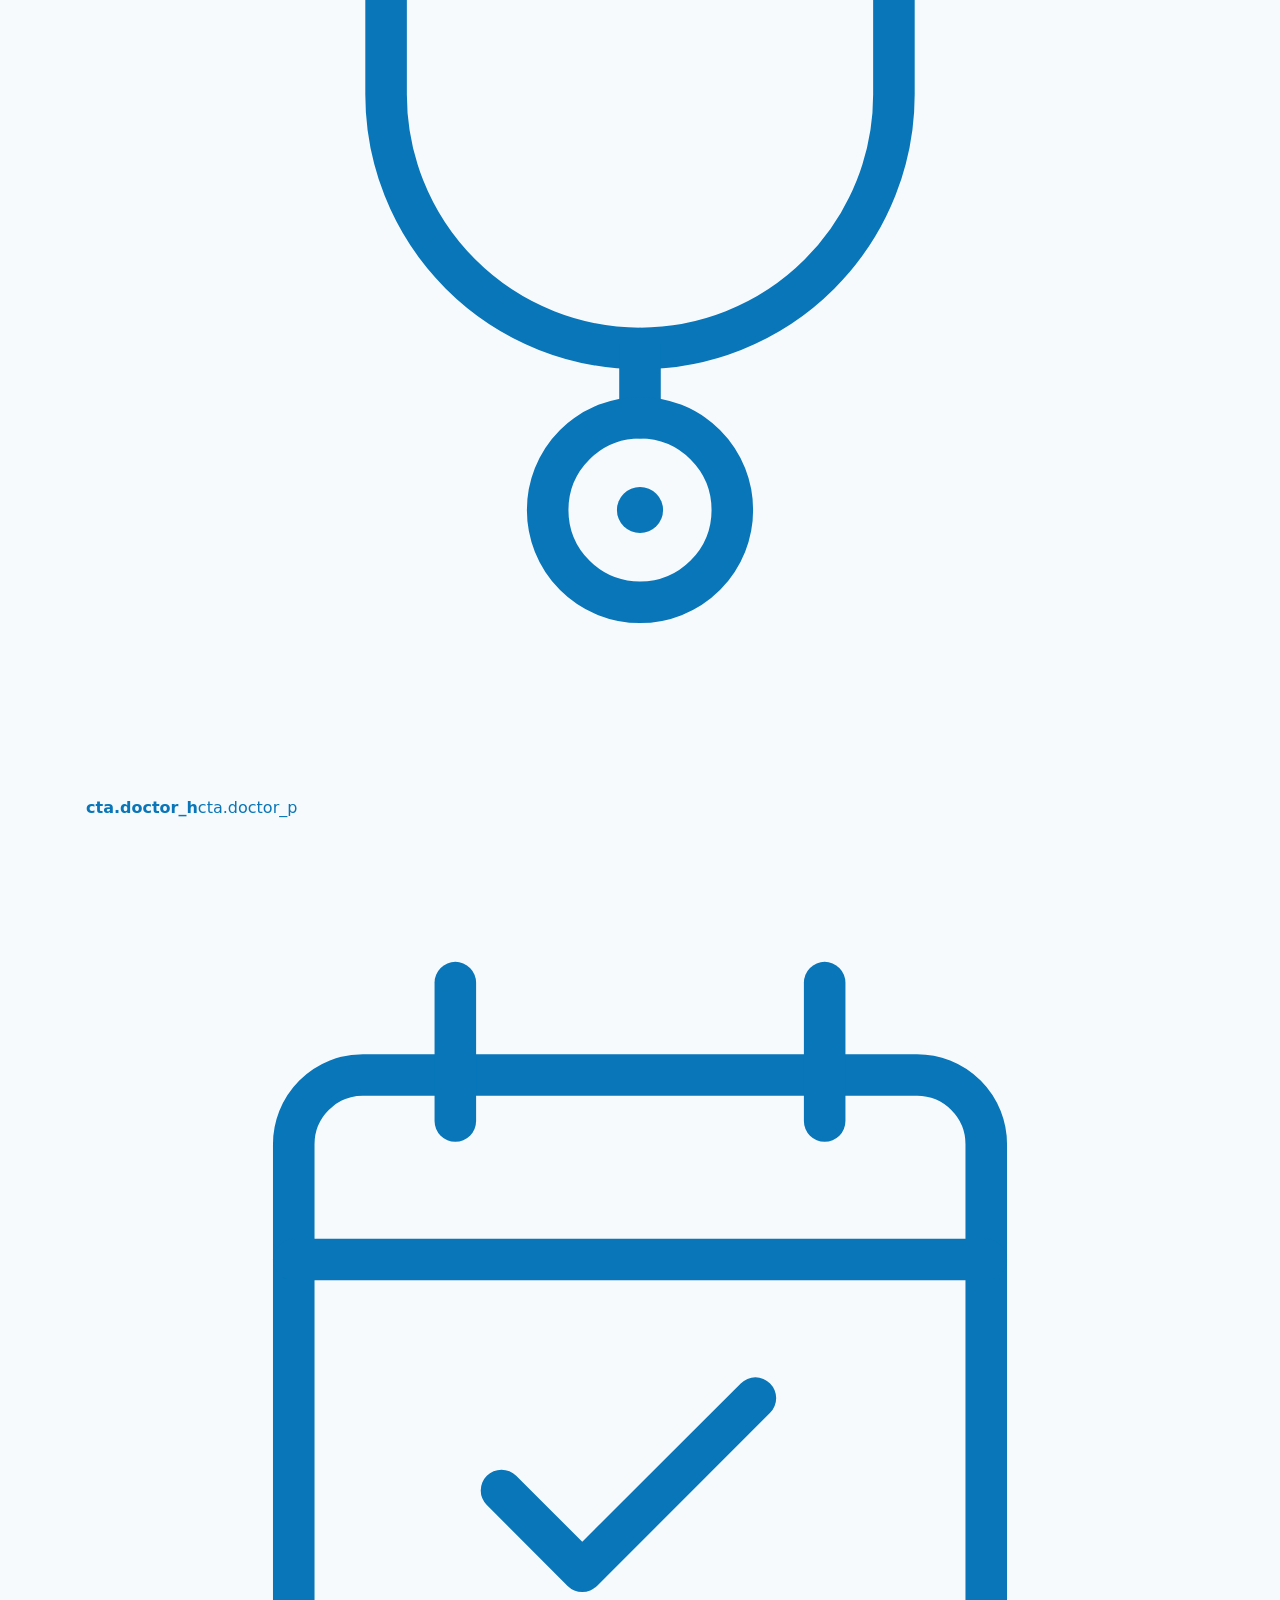
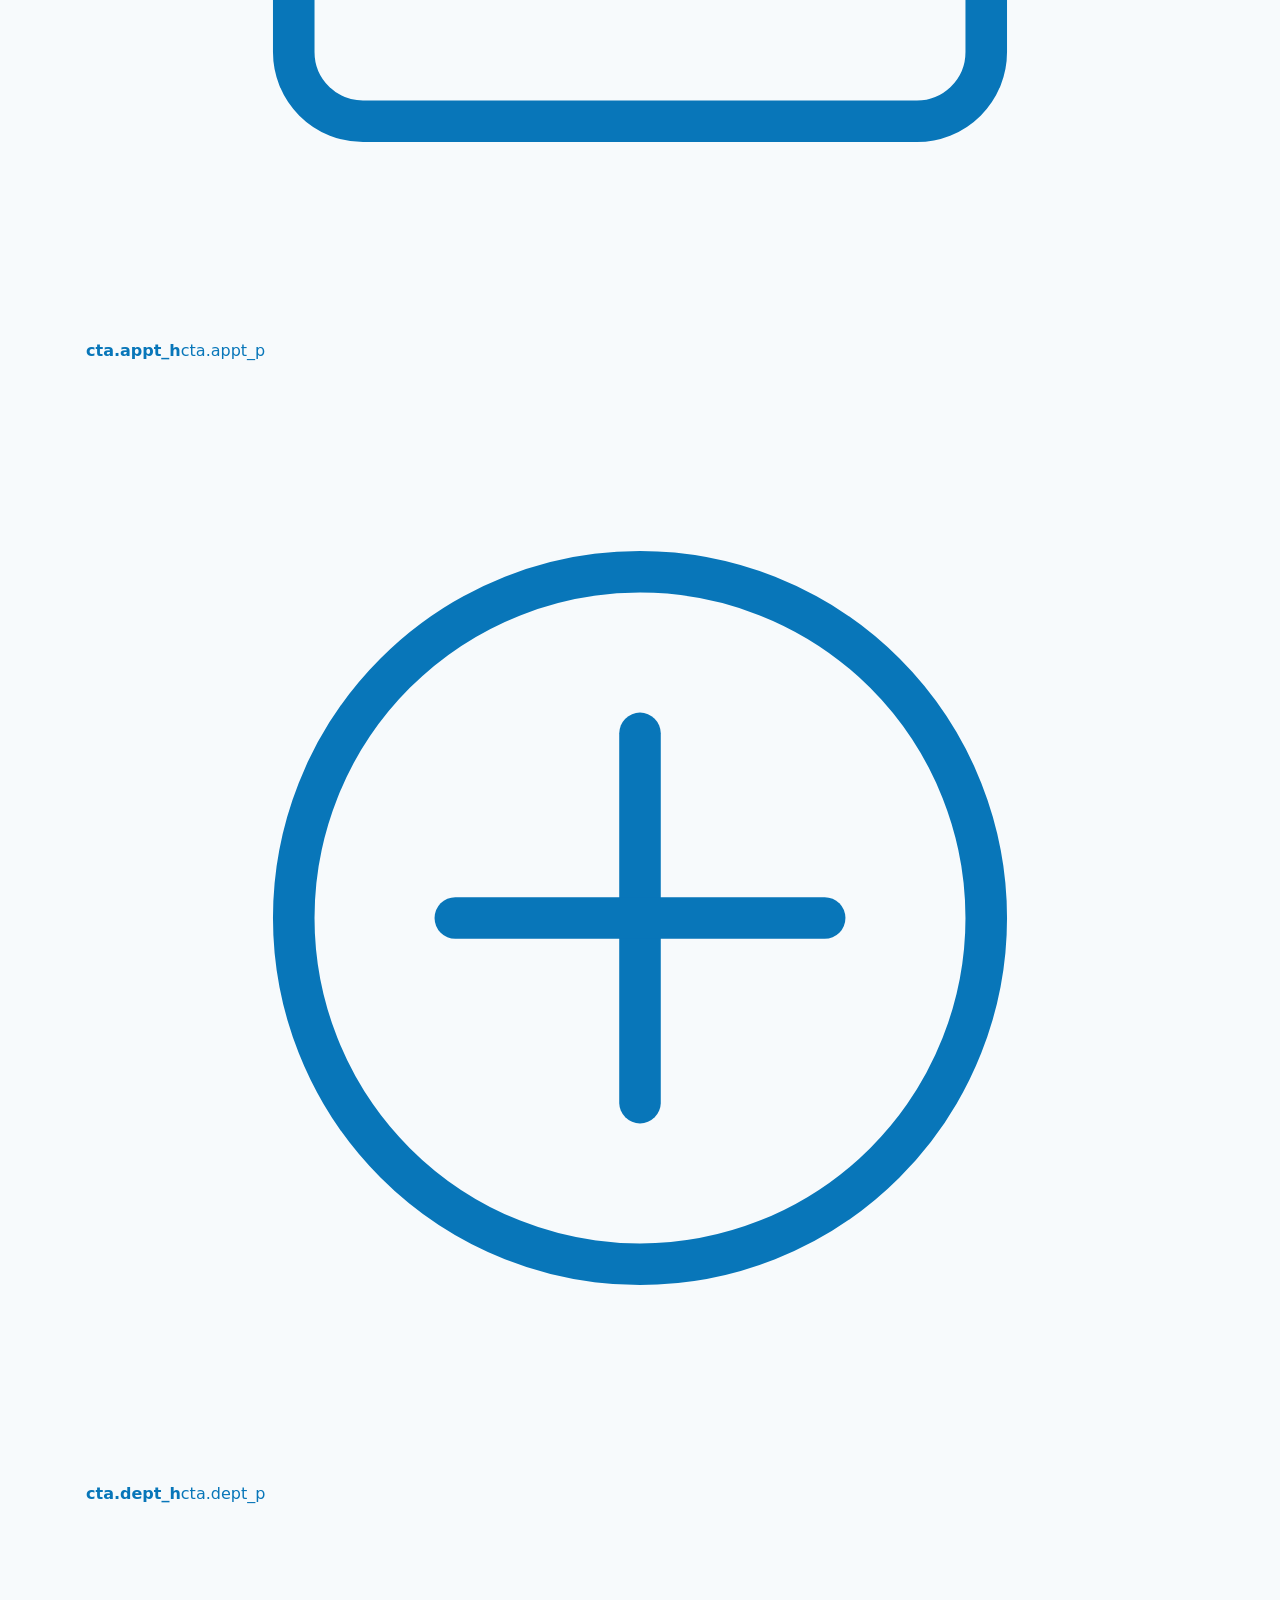
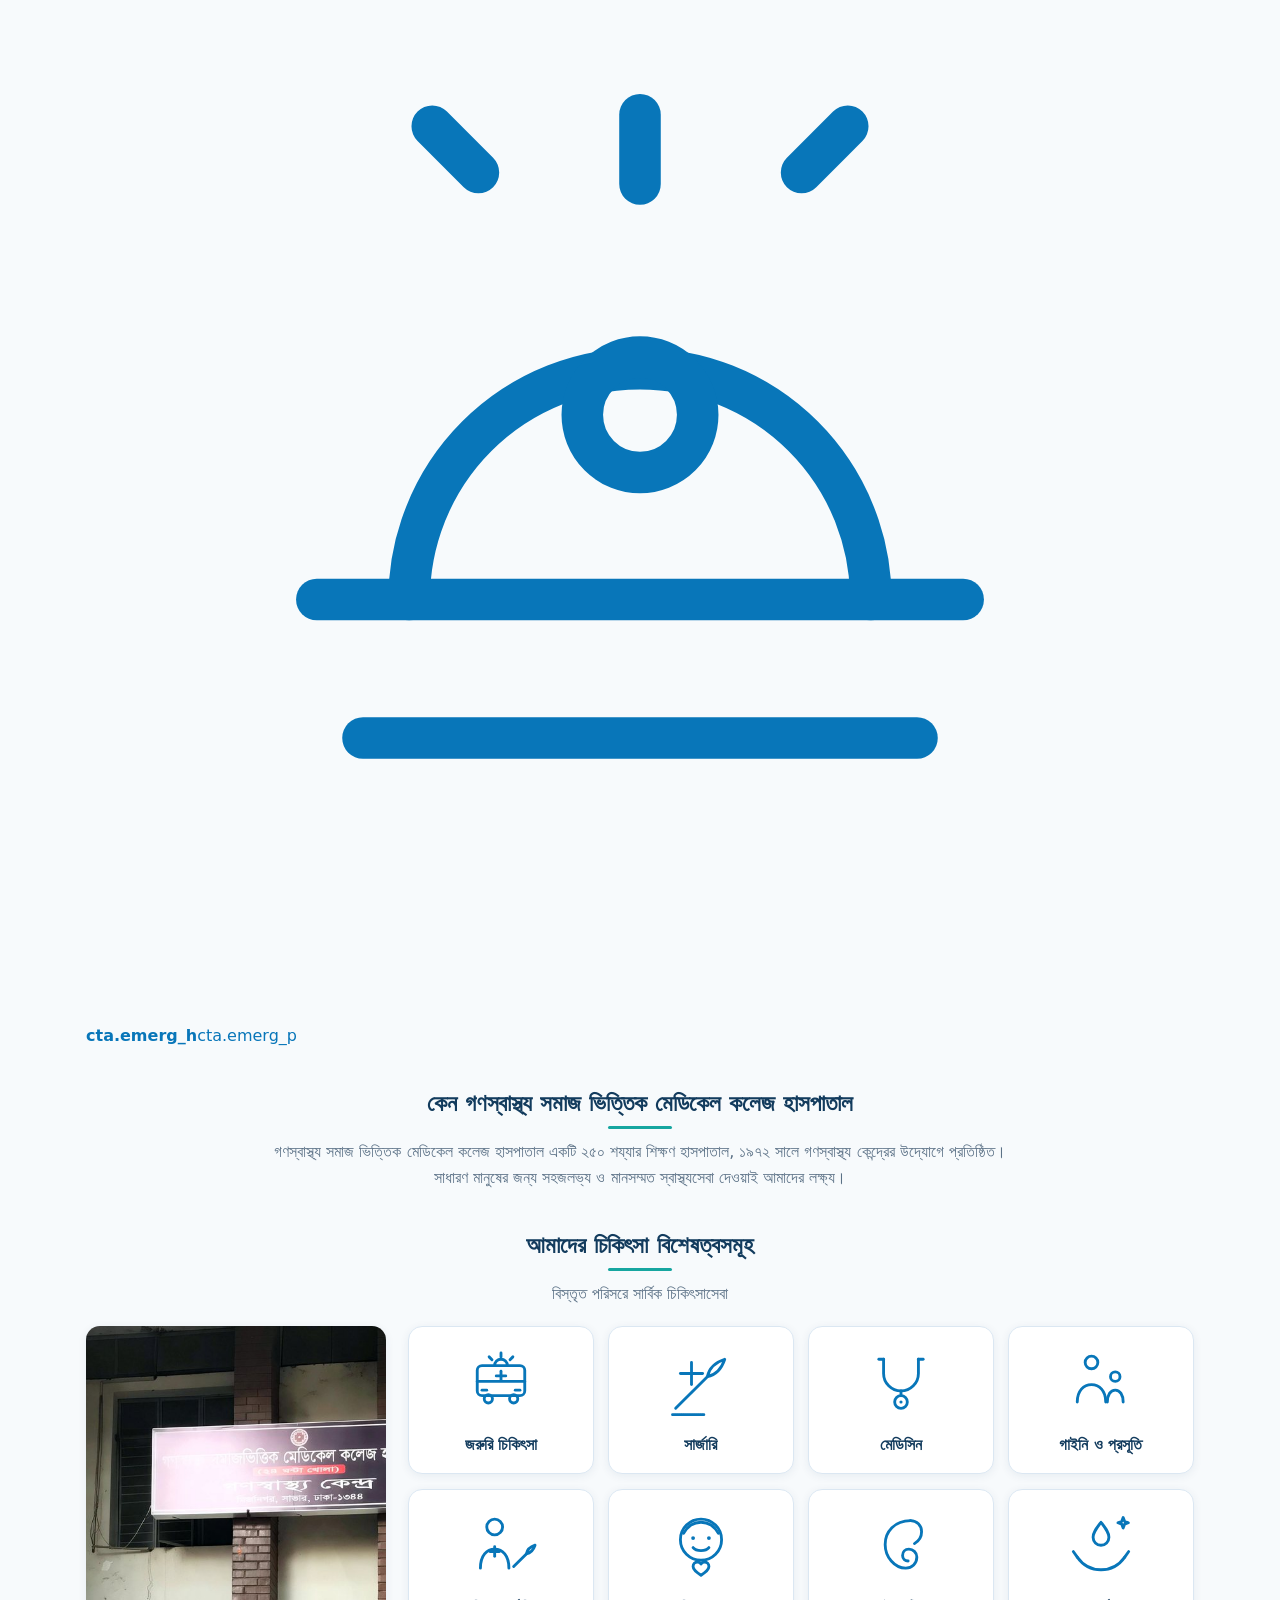
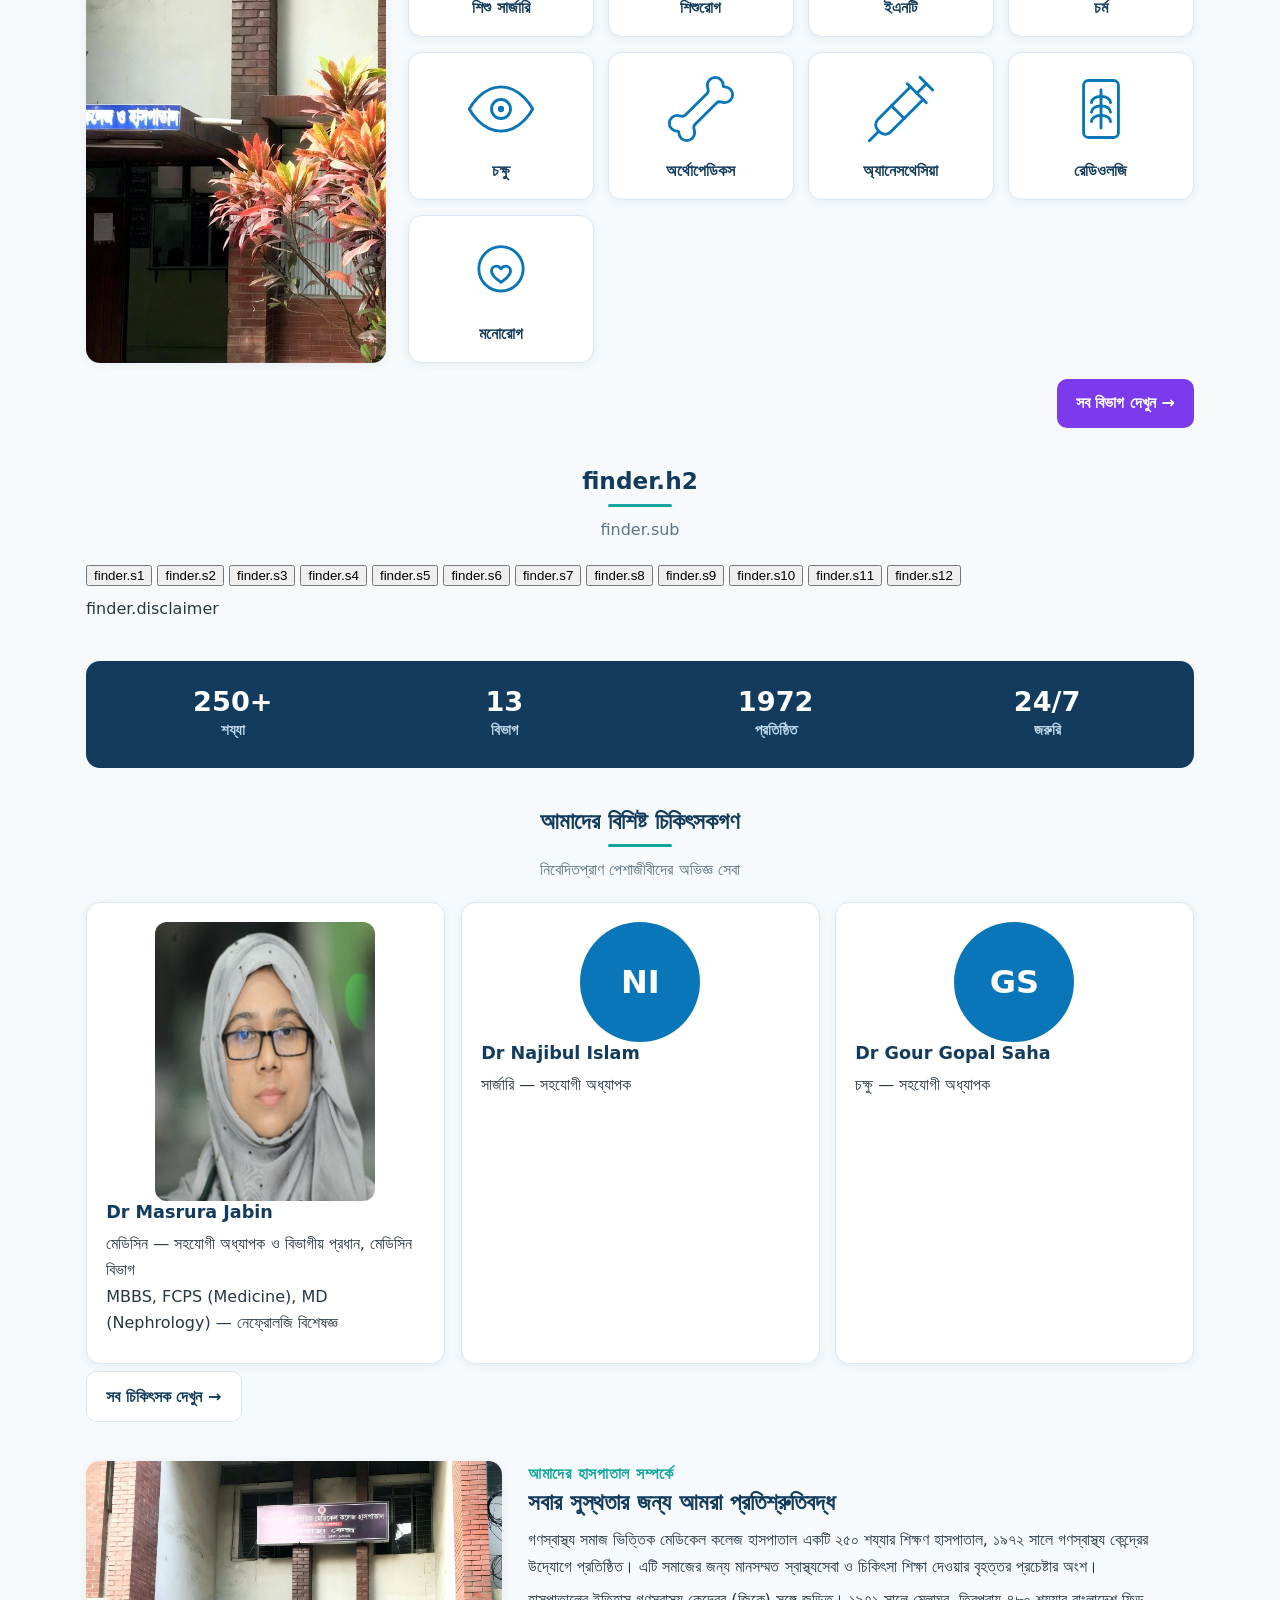
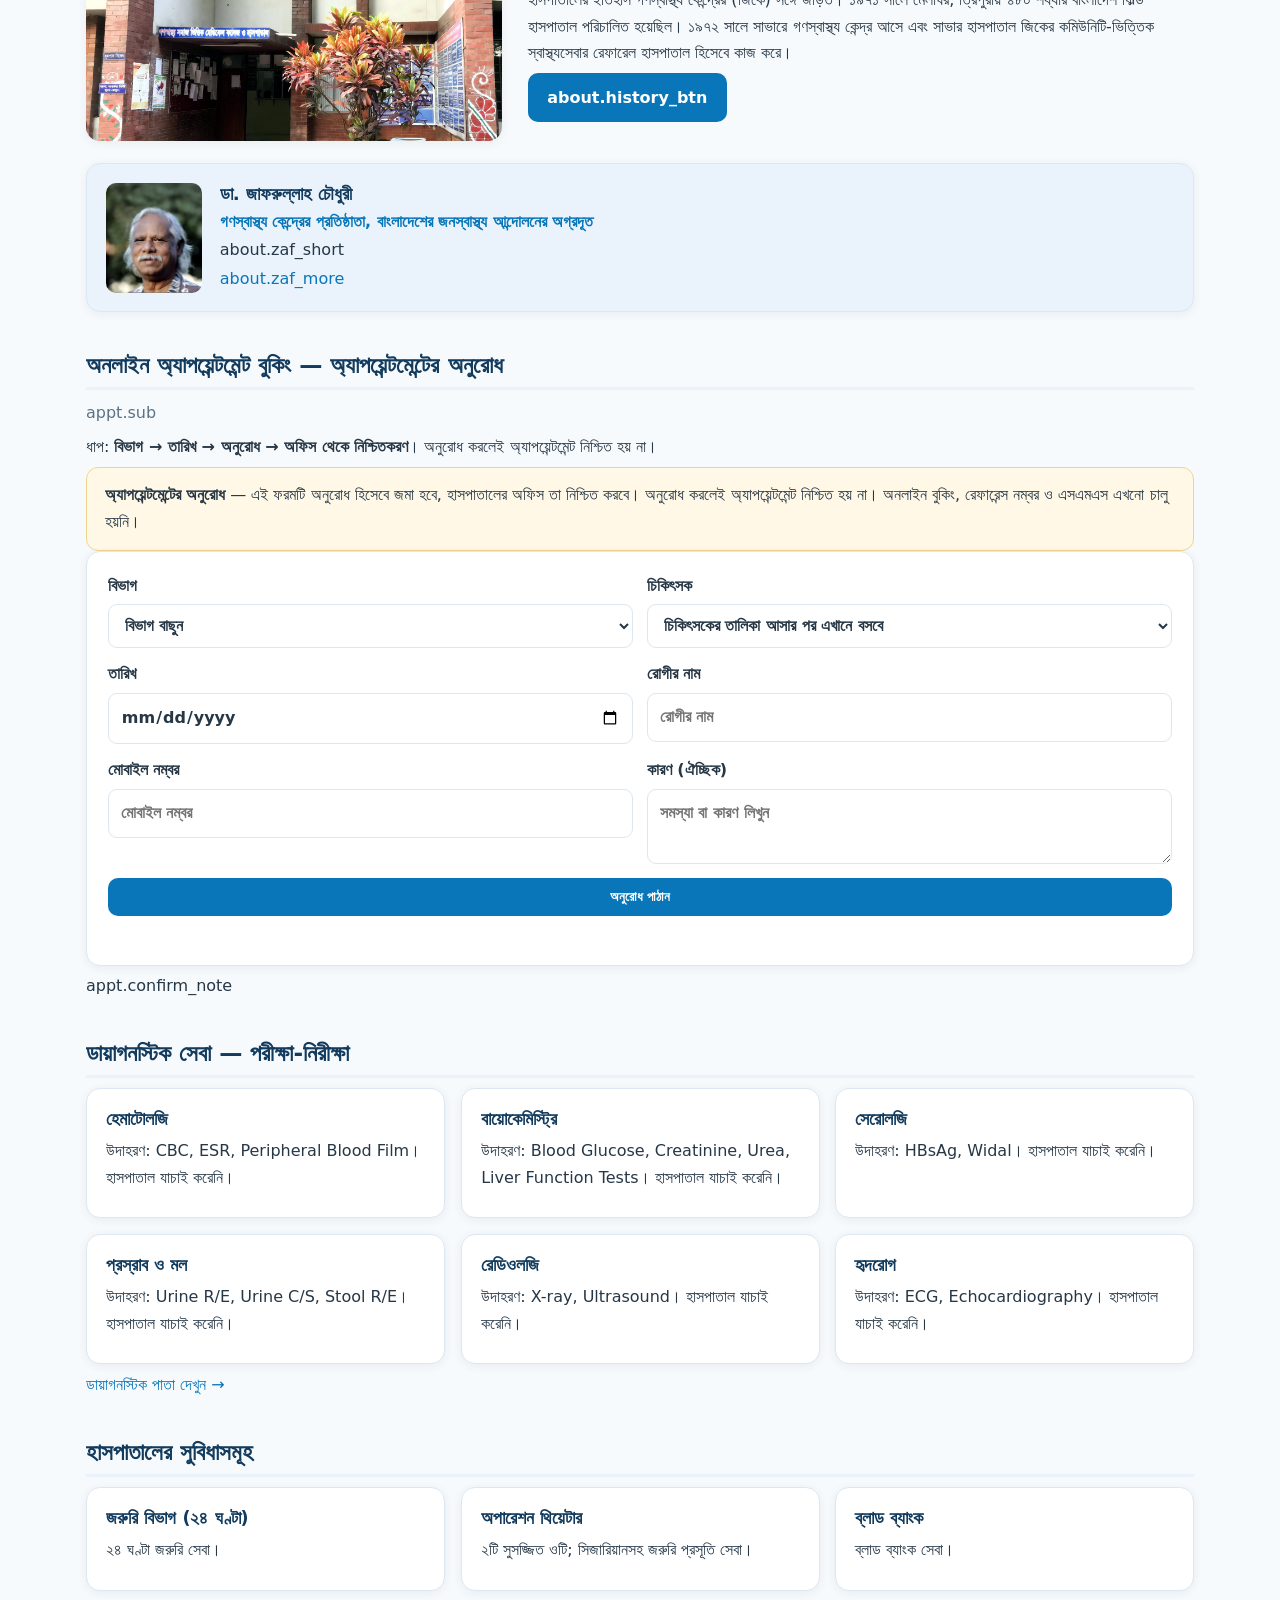
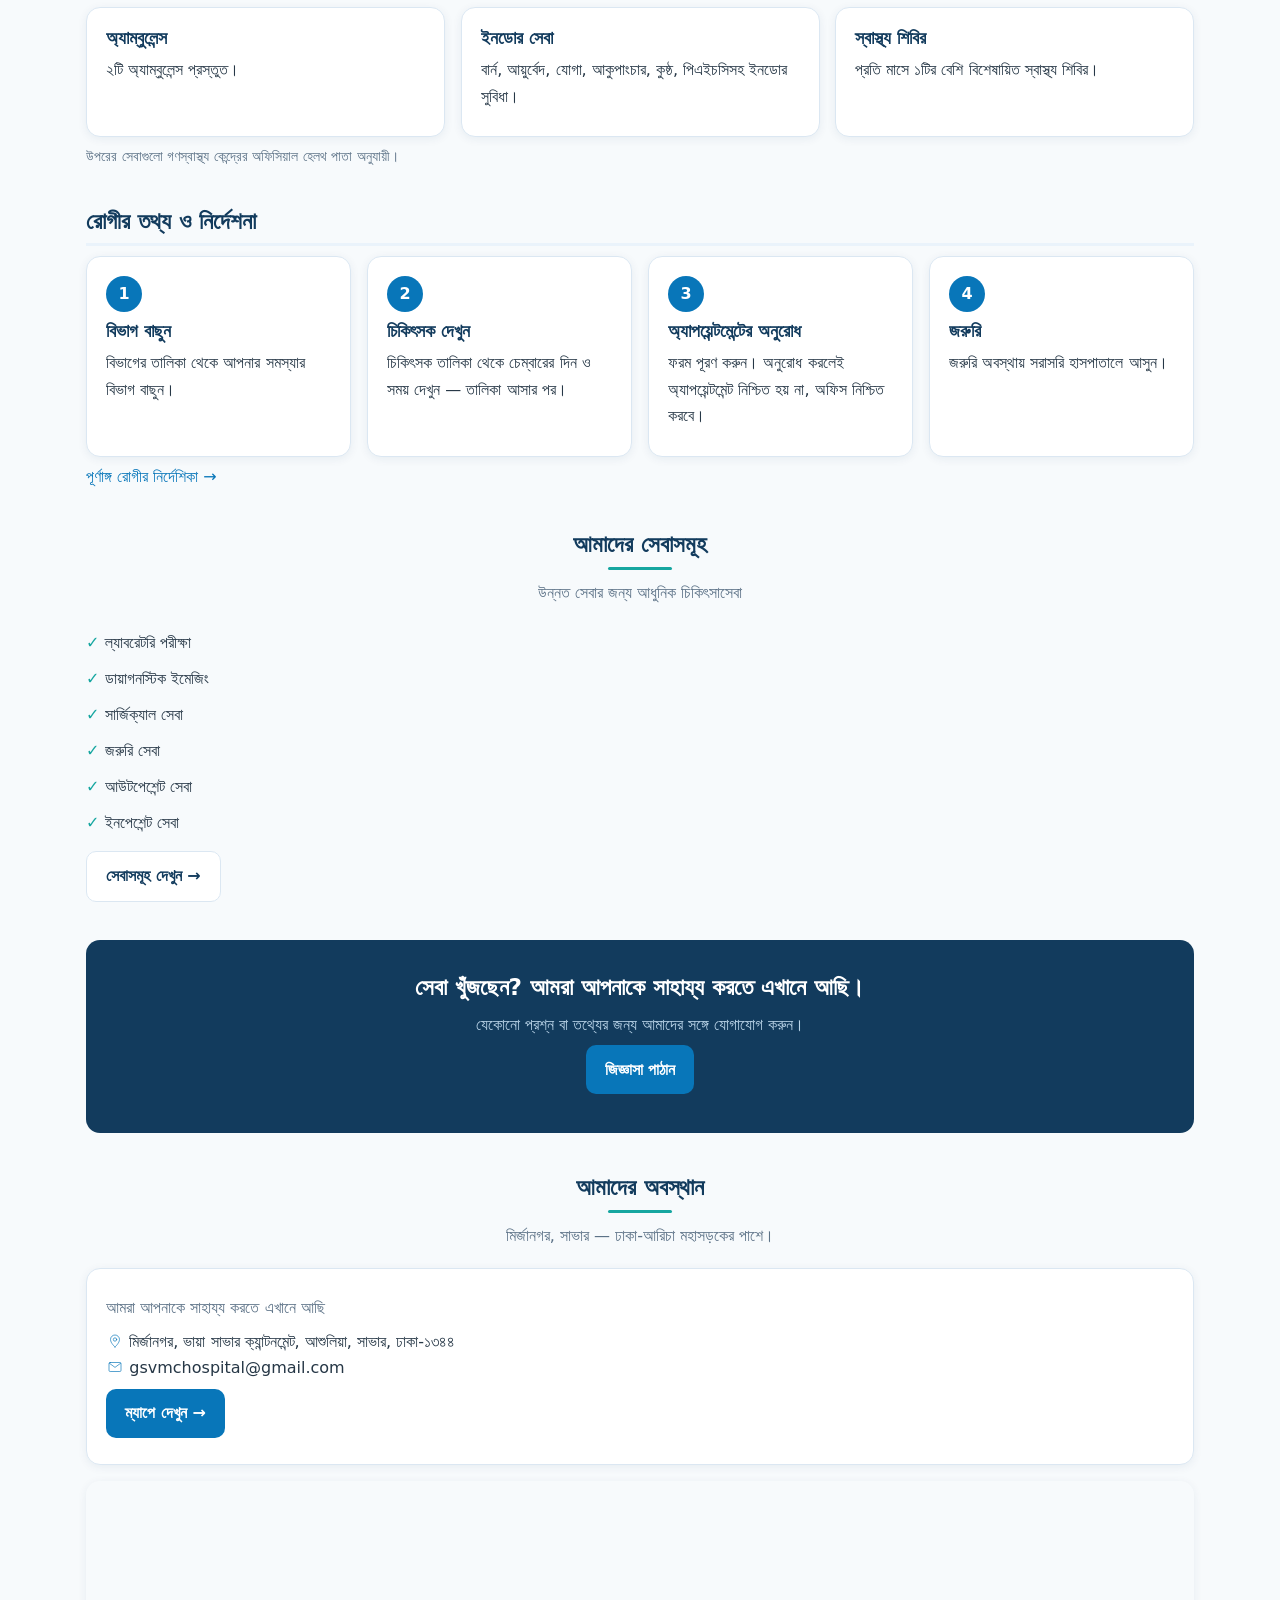
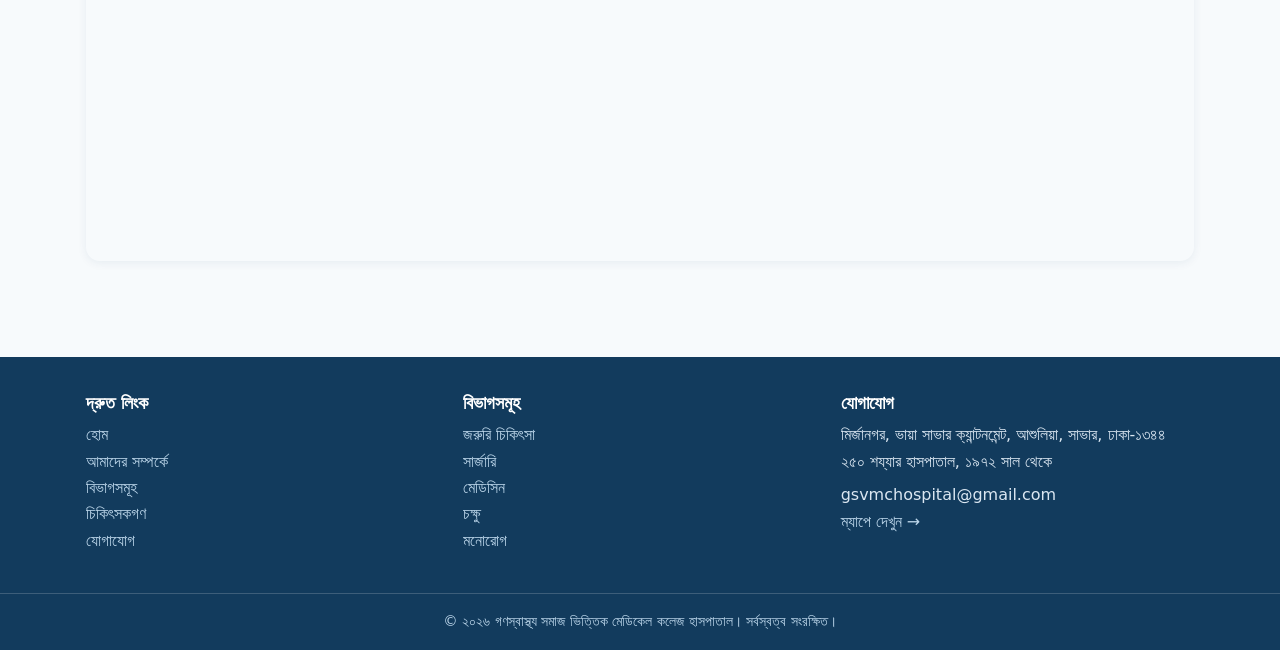
==== commit c0dfb2d9: "Redesign homepage: premium layout, 4 quick-action buttons, symptom finder, new map link, hotline and" ====
--- a/index.html
+++ b/index.html
@@ -13,7 +13,7 @@
 <body>
 <div class="topbar"><div class="topbar-inner">
 <span class="inline-icon"><svg viewBox="0 0 48 48" fill="none" stroke="currentColor" stroke-width="1.8" stroke-linecap="round" stroke-linejoin="round" aria-hidden="true"><path pathLength="100" d="M24 40S12 29.5 12 20a12 12 0 0 1 24 0c0 9.5-12 20-12 20z"/><circle cx="24" cy="20" r="4.5"/></svg></span><span data-i18n="top.addr">মির্জানগর, আশুলিয়া, সাভার, ঢাকা-১৩৪৪</span>
-<span class="topbar-right"><span data-i18n="top.emergency">জরুরি: [নিশ্চিত করা হয়নি]</span> <span class="topbar-sep">|</span> <a href="pages/notices.html" data-i18n="top.notice">নোটিশ</a> <span class="topbar-sep">|</span> <a href="pages/gallery.html" data-i18n="top.gallery">গ্যালারি</a> <span class="topbar-sep">|</span> <span class="lang-toggle"><button type="button" class="lang-btn active" data-lang="bn">বাংলা</button><button type="button" class="lang-btn" data-lang="en">English</button></span></span>
+<span class="topbar-right"><a href="pages/notices.html" data-i18n="top.notice">নোটিশ</a> <span class="topbar-sep">|</span> <a href="pages/gallery.html" data-i18n="top.gallery">গ্যালারি</a> <span class="topbar-sep">|</span> <span class="lang-toggle"><button type="button" class="lang-btn active" data-lang="bn">বাংলা</button><button type="button" class="lang-btn" data-lang="en">English</button></span></span>
 </div></div>
 <header class="site"><div class="header-inner">
 <a class="brand" href="index.html"><img src="assets/logo.jpg" alt="Gonoshasthaya Samaj Vittik Medical College logo"><span class="wordmark"><b data-i18n="brand.name">গণস্বাস্থ্য সমাজ ভিত্তিক মেডিকেল কলেজ হাসপাতাল</b><small data-i18n="brand.sub">জিএসভিএমসিএইচ — সাভার, ঢাকা</small><small class="tagline" data-i18n="brand.tag">সহানুভূতির সঙ্গে মানসম্মত স্বাস্থ্যসেবা</small></span></a>
@@ -22,51 +22,112 @@
 </div></header>
 <main>
 
-<section class="hero">
-<div class="hero-slider" id="heroSlider">
-<div class="slide active"><img src="assets/hero.jpg" alt="গণস্বাস্থ্য সমাজ ভিত্তিক মেডিকেল কলেজ হাসপাতাল ভবন, সাভার"></div>
-<div class="slide"><img src="assets/entrance.jpg" alt="গণস্বাস্থ্য সমাজ ভিত্তিক মেডিকেল কলেজ হাসপাতালের প্রবেশপথ, মির্জানগর, সাভার"></div>
-<div class="slide"><img src="assets/gate.jpg" alt="গণস্বাস্থ্য সমাজ ভিত্তিক মেডিকেল কলেজ হাসপাতালের প্রধান গেট, সাভার"></div>
-<div class="hero-overlay"><div class="hero-text">
-<span class="pill" data-i18n="hero.pill">সহানুভূতির সঙ্গে মানসম্মত স্বাস্থ্যসেবা</span>
-<h1>Gonoshasthaya Samaj Vittik Medical College Hospital</h1>
-<p data-i18n="hero.sub">সহজলভ্য স্বাস্থ্যসেবা ও চিকিৎসা শিক্ষার মাধ্যমে সমাজের সেবায়। ২৫০ শয্যার হাসপাতাল, ১৯৭২ সালে প্রতিষ্ঠিত, ২৪ ঘণ্টা খোলা।</p>
-<div class="btn-row">
-<a class="btn" href="pages/appointments.html" data-i18n="hero.cta_appt">অ্যাপয়েন্টমেন্ট বুক করুন →</a>
-<a class="btn secondary" href="pages/departments.html" data-i18n="hero.cta_dept">বিভাগসমূহ দেখুন →</a>
-</div>
-<div class="dots" id="heroDots"><button class="dot active" data-slide="0" aria-label="Slide 1"></button><button class="dot" data-slide="1" aria-label="Slide 2"></button><button class="dot" data-slide="2" aria-label="Slide 3"></button></div>
+<section class="first-screen">
+<img class="first-screen-bg" src="assets/hero.jpg" alt="গণস্বাস্থ্য সমাজ ভিত্তিক মেডিকেল কলেজ হাসপাতাল ভবন, সাভার">
+<div class="first-screen-overlay"><div class="first-screen-inner">
+<p class="first-screen-eyebrow" data-i18n="cta.eyebrow">১৯৭২ সাল থেকে সাধারণ মানুষের হাসপাতাল</p>
+<h1 data-i18n="brand.tag">সহানুভূতির সঙ্গে মানসম্মত স্বাস্থ্যসেবা</h1>
+<p class="first-screen-sub" data-i18n="hero.sub">সহজলভ্য স্বাস্থ্যসেবা ও চিকিৎসা শিক্ষার মাধ্যমে সমাজের সেবায়। ২৫০ শয্যার হাসপাতাল, ১৯৭২ সালে প্রতিষ্ঠিত, ২৪ ঘণ্টা খোলা।</p>
+<div class="cta-grid">
+<a class="cta-btn" href="pages/doctors.html"><span class="cta-icon"><svg viewBox="0 0 48 48" fill="none" stroke="currentColor" stroke-width="1.8" stroke-linecap="round" stroke-linejoin="round" aria-hidden="true"><path pathLength="100" d="M13 9v9a11 11 0 0 0 22 0V9"/><path pathLength="100" d="M10 9h3"/><path pathLength="100" d="M35 9h3"/><path pathLength="100" d="M24 29v3"/><circle cx="24" cy="36" r="4"/><circle cx="24" cy="36" r="1" fill="currentColor" stroke="none"/></svg></span><b data-i18n="cta.doctor_h">চিকিৎসক খুঁজুন</b><span data-i18n="cta.doctor_p">আমাদের চিকিৎসকদের খুঁজুন</span></a>
+<a class="cta-btn" href="pages/appointments.html"><span class="cta-icon"><svg viewBox="0 0 48 48" fill="none" stroke="currentColor" stroke-width="1.8" stroke-linecap="round" stroke-linejoin="round" aria-hidden="true"><rect x="9" y="11" width="30" height="28" rx="3"/><path pathLength="100" d="M9 19h30"/><path pathLength="100" d="M16 7v6"/><path pathLength="100" d="M32 7v6"/><path pathLength="100" d="M18 29l3.5 3.5L29 25"/></svg></span><b data-i18n="cta.appt_h">অ্যাপয়েন্টমেন্ট</b><span data-i18n="cta.appt_p">আপনার অ্যাপয়েন্টমেন্ট বুক করুন</span></a>
+<a class="cta-btn" href="pages/departments.html"><span class="cta-icon"><svg viewBox="0 0 48 48" fill="none" stroke="currentColor" stroke-width="1.8" stroke-linecap="round" stroke-linejoin="round" aria-hidden="true"><circle cx="24" cy="24" r="15"/><path pathLength="100" d="M24 16v16"/><path pathLength="100" d="M16 24h16"/></svg></span><b data-i18n="cta.dept_h">বিভাগসমূহ</b><span data-i18n="cta.dept_p">আমাদের বিভাগসমূহ দেখুন</span></a>
+<a class="cta-btn emergency" href="pages/patient-guide.html"><span class="cta-icon"><svg viewBox="0 0 48 48" fill="none" stroke="currentColor" stroke-width="1.8" stroke-linecap="round" stroke-linejoin="round" aria-hidden="true"><path pathLength="100" d="M14 30a10 10 0 0 1 20 0"/><path pathLength="100" d="M10 30h28"/><path pathLength="100" d="M12 36h24"/><path pathLength="100" d="M24 12V9"/><path pathLength="100" d="M15 9.5l2 2"/><path pathLength="100" d="M33 9.5l-2 2"/><circle cx="24" cy="22" r="2.5"/></svg></span><b data-i18n="cta.emerg_h">জরুরি তে কি করবো</b><span data-i18n="cta.emerg_p">জরুরি অবস্থায় কী করবেন</span></a>
+</div>
 </div></div>
-<button class="hero-arrow prev" type="button" data-nav="-1" aria-label="Previous slide">‹</button><button class="hero-arrow next" type="button" data-nav="1" aria-label="Next slide">›</button></div>
 </section>
-
-<section><div class="shortcuts">
-<div class="shortcut"><span class="icon"><svg viewBox="0 0 48 48" fill="none" stroke="currentColor" stroke-width="1.8" stroke-linecap="round" stroke-linejoin="round" aria-hidden="true"><path pathLength="100" d="M13 9v9a11 11 0 0 0 22 0V9"/><path pathLength="100" d="M10 9h3"/><path pathLength="100" d="M35 9h3"/><path pathLength="100" d="M24 29v3"/><circle cx="24" cy="36" r="4"/><circle cx="24" cy="36" r="1" fill="currentColor" stroke="none"/></svg></span><h3 data-i18n="sc.doctor_h">চিকিৎসক খুঁজুন</h3><p><a href="pages/doctors.html" data-i18n="sc.doctor_p">আমাদের চিকিৎসকদের খুঁজুন</a></p></div>
-<div class="shortcut"><span class="icon"><svg viewBox="0 0 48 48" fill="none" stroke="currentColor" stroke-width="1.8" stroke-linecap="round" stroke-linejoin="round" aria-hidden="true"><rect x="9" y="11" width="30" height="28" rx="3"/><path pathLength="100" d="M9 19h30"/><path pathLength="100" d="M16 7v6"/><path pathLength="100" d="M32 7v6"/><path pathLength="100" d="M18 29l3.5 3.5L29 25"/></svg></span><h3 data-i18n="sc.appt_h">অ্যাপয়েন্টমেন্ট</h3><p><a href="pages/appointments.html" data-i18n="sc.appt_p">আপনার অ্যাপয়েন্টমেন্ট বুক করুন</a></p></div>
-<div class="shortcut"><span class="icon"><svg viewBox="0 0 48 48" fill="none" stroke="currentColor" stroke-width="1.8" stroke-linecap="round" stroke-linejoin="round" aria-hidden="true"><path pathLength="100" d="M13 9v9a11 11 0 0 0 22 0V9"/><path pathLength="100" d="M10 9h3"/><path pathLength="100" d="M35 9h3"/><path pathLength="100" d="M24 29v3"/><circle cx="24" cy="36" r="4"/><circle cx="24" cy="36" r="1" fill="currentColor" stroke="none"/></svg></span><h3 data-i18n="sc.dept_h">বিভাগসমূহ</h3><p><a href="pages/departments.html" data-i18n="sc.dept_p">আমাদের বিভাগসমূহ দেখুন</a></p></div>
-<div class="shortcut"><span class="icon"><svg viewBox="0 0 48 48" fill="none" stroke="currentColor" stroke-width="1.8" stroke-linecap="round" stroke-linejoin="round" aria-hidden="true"><circle cx="24" cy="24" r="15"/><path pathLength="100" d="M31 17l-3.5 8.5L19 29l3.5-8.5z"/><circle cx="24" cy="24" r="1.5" fill="currentColor" stroke="none"/></svg></span><h3 data-i18n="sc.guide_h">রোগীর নির্দেশিকা</h3><p><a href="pages/patient-guide.html" data-i18n="sc.guide_p">আমাদের হাসপাতালের নির্দেশিকা</a></p></div>
-<div class="shortcut emergency"><span class="icon"><svg viewBox="0 0 48 48" fill="none" stroke="currentColor" stroke-width="1.8" stroke-linecap="round" stroke-linejoin="round" aria-hidden="true"><path pathLength="100" d="M14 30a10 10 0 0 1 20 0"/><path pathLength="100" d="M10 30h28"/><path pathLength="100" d="M12 36h24"/><path pathLength="100" d="M24 12V9"/><path pathLength="100" d="M15 9.5l2 2"/><path pathLength="100" d="M33 9.5l-2 2"/><circle cx="24" cy="22" r="2.5"/></svg></span><h3 data-i18n="sc.emergency_h">জরুরি</h3><p data-i18n-html="sc.emergency_p">২৪/৭ জরুরি সেবা<br>হটলাইন: [নিশ্চিত করা হয়নি]</p></div>
-</div></section>
 
 <section class="why-choose"><div class="section-head"><h2 data-i18n="why.h2">কেন গণস্বাস্থ্য সমাজ ভিত্তিক মেডিকেল কলেজ হাসপাতাল</h2><p class="muted" data-i18n="why.p">গণস্বাস্থ্য সমাজ ভিত্তিক মেডিকেল কলেজ হাসপাতাল একটি ২৫০ শয্যার শিক্ষণ হাসপাতাল, ১৯৭২ সালে গণস্বাস্থ্য কেন্দ্রের উদ্যোগে প্রতিষ্ঠিত। সাধারণ মানুষের জন্য সহজলভ্য ও মানসম্মত স্বাস্থ্যসেবা দেওয়াই আমাদের লক্ষ্য।</p></div></section>
 
 <section id="departments"><div class="section-head"><h2 data-i18n="spec.h2">আমাদের চিকিৎসা বিশেষত্বসমূহ</h2><p class="muted" data-i18n="spec.sub">বিস্তৃত পরিসরে সার্বিক চিকিৎসাসেবা</p></div>
 <div class="spec-layout"><img class="spec-photo" src="assets/entrance-about.jpg" alt="গণস্বাস্থ্য সমাজ ভিত্তিক মেডিকেল কলেজ হাসপাতালের প্রবেশদ্বারের সাইনবোর্ড — ২৪ ঘণ্টা খোলা, মির্জানগর, সাভার, ঢাকা-১৩৪৪"><div class="spec-grid">
-<div class="spec-card"><span class="spec-icon"><img src="assets/dept-icons/emergency.png" alt=""></span><h3 data-i18n="spec.emergency">জরুরি চিকিৎসা</h3></div>
-<div class="spec-card"><span class="spec-icon"><img src="assets/dept-icons/surgery.png" alt=""></span><h3 data-i18n="spec.surgery">সার্জারি</h3></div>
-<div class="spec-card"><span class="spec-icon"><img src="assets/dept-icons/medicine.png" alt=""></span><h3 data-i18n="spec.medicine">মেডিসিন</h3></div>
-<div class="spec-card"><span class="spec-icon"><img src="assets/dept-icons/gyne.png" alt=""></span><h3 data-i18n="spec.gyne">গাইনি ও প্রসূতি</h3></div>
-<div class="spec-card"><span class="spec-icon"><img src="assets/dept-icons/paedsurg.png" alt=""></span><h3 data-i18n="spec.paedsurg">শিশু সার্জারি</h3></div>
-<div class="spec-card"><span class="spec-icon"><img src="assets/dept-icons/pediatric.png" alt=""></span><h3 data-i18n="spec.pediatric">শিশুরোগ</h3></div>
-<div class="spec-card"><span class="spec-icon"><img src="assets/dept-icons/ent.png" alt=""></span><h3 data-i18n="spec.ent">ইএনটি</h3></div>
-<div class="spec-card"><span class="spec-icon"><img src="assets/dept-icons/skin.png" alt=""></span><h3 data-i18n="spec.skin">চর্ম</h3></div>
-<div class="spec-card"><span class="spec-icon"><img src="assets/dept-icons/eye.png" alt=""></span><h3 data-i18n="spec.eye">চক্ষু</h3></div>
-<div class="spec-card"><span class="spec-icon"><img src="assets/dept-icons/ortho.png" alt=""></span><h3 data-i18n="spec.ortho">অর্থোপেডিকস</h3></div>
-<div class="spec-card"><span class="spec-icon"><img src="assets/dept-icons/anesthesia.png" alt=""></span><h3 data-i18n="spec.anesth">অ্যানেসথেসিয়া</h3></div>
-<div class="spec-card"><span class="spec-icon"><img src="assets/dept-icons/radiology.png" alt=""></span><h3 data-dept="Radiology" data-i18n="spec.radio">রেডিওলজি</h3></div>
-<div class="spec-card"><span class="spec-icon"><img src="assets/dept-icons/psychiatry.png" alt=""></span><h3 data-i18n="spec.psych">মনোরোগ</h3></div>
+<a class="spec-card" href="pages/department-emergency.html"><span class="spec-icon"><svg viewBox="0 0 48 48" fill="none" stroke="currentColor" stroke-width="1.8" stroke-linecap="round" stroke-linejoin="round" aria-hidden="true"><path pathLength="100" d="M20 13a4 4 0 0 1 8 0"/><path pathLength="100" d="M24 5v2.5"/><path pathLength="100" d="M16.5 7.5l1.8 1.8"/><path pathLength="100" d="M31.5 7.5l-1.8 1.8"/><rect x="9" y="13" width="30" height="19" rx="3"/><path pathLength="100" d="M9 23h30"/><path pathLength="100" d="M24 16.5v6"/><path pathLength="100" d="M21 19.5h6"/><circle cx="16" cy="34" r="2.6"/><circle cx="32" cy="34" r="2.6"/><path pathLength="100" d="M12 28.5h3"/><path pathLength="100" d="M33 28.5h3"/></svg></span><h3 data-i18n="spec.emergency">জরুরি চিকিৎসা</h3></a>
+<a class="spec-card" href="pages/departments.html"><span class="spec-icon"><svg viewBox="0 0 48 48" fill="none" stroke="currentColor" stroke-width="1.8" stroke-linecap="round" stroke-linejoin="round" aria-hidden="true"><path pathLength="100" d="M18 11v14"/><path pathLength="100" d="M11 18h14"/><path pathLength="100" d="M8 40L28 20"/><path pathLength="100" d="M28 20c5-1 9-5 11-11-6 2-10 6-11 11z"/><path pathLength="100" d="M6 44h20" stroke-dasharray="3 3"/></svg></span><h3 data-i18n="spec.surgery">সার্জারি</h3></a>
+<a class="spec-card" href="pages/departments.html"><span class="spec-icon"><svg viewBox="0 0 48 48" fill="none" stroke="currentColor" stroke-width="1.8" stroke-linecap="round" stroke-linejoin="round" aria-hidden="true"><path pathLength="100" d="M13 9v9a11 11 0 0 0 22 0V9"/><path pathLength="100" d="M10 9h3"/><path pathLength="100" d="M35 9h3"/><path pathLength="100" d="M24 29v3"/><circle cx="24" cy="36" r="4"/><circle cx="24" cy="36" r="1" fill="currentColor" stroke="none"/></svg></span><h3 data-i18n="spec.medicine">মেডিসিন</h3></a>
+<a class="spec-card" href="pages/departments.html"><span class="spec-icon"><svg viewBox="0 0 48 48" fill="none" stroke="currentColor" stroke-width="1.8" stroke-linecap="round" stroke-linejoin="round" aria-hidden="true"><circle cx="18" cy="11" r="4"/><path pathLength="100" d="M9 36c0-7 4-11 9-11s9 4 9 11"/><circle cx="33" cy="20" r="3"/><path pathLength="100" d="M28 36c0-4.5 2-7.5 5-7.5s5 3 5 7.5"/></svg></span><h3 data-i18n="spec.gyne">গাইনি ও প্রসূতি</h3></a>
+<a class="spec-card" href="pages/departments.html"><span class="spec-icon"><svg viewBox="0 0 48 48" fill="none" stroke="currentColor" stroke-width="1.8" stroke-linecap="round" stroke-linejoin="round" aria-hidden="true"><circle cx="20" cy="12" r="5"/><path pathLength="100" d="M11 38c0-8 4-12 9-12s9 4 9 12"/><path pathLength="100" d="M20 24.5v6"/><path pathLength="100" d="M17 27.5h6"/><path pathLength="100" d="M32 37l8-8"/><path pathLength="100" d="M40 29c2.5-.5 4.5-2.5 5.5-5.5-3 1-5 3-5.5 5.5z"/></svg></span><h3 data-i18n="spec.paedsurg">শিশু সার্জারি</h3></a>
+<a class="spec-card" href="pages/departments.html"><span class="spec-icon"><svg viewBox="0 0 48 48" fill="none" stroke="currentColor" stroke-width="1.8" stroke-linecap="round" stroke-linejoin="round" aria-hidden="true"><circle cx="24" cy="20" r="13"/><path pathLength="100" d="M13 16c2.5-4.5 6.5-7 11-7s8.5 2.5 11 7"/><circle cx="19" cy="19" r="1.2" fill="currentColor" stroke="none"/><circle cx="29" cy="19" r="1.2" fill="currentColor" stroke="none"/><path pathLength="100" d="M19 25c2 2.5 8 2.5 10 0"/><path pathLength="100" d="M24 42.5c-2.8-1.9-5-3.4-5-5.6 0-1.6 1.2-2.8 2.7-2.8.9 0 1.8.5 2.3 1.3.5-.8 1.4-1.3 2.3-1.3 1.5 0 2.7 1.2 2.7 2.8 0 2.2-2.2 3.7-5 5.6z"/></svg></span><h3 data-i18n="spec.pediatric">শিশুরোগ</h3></a>
+<a class="spec-card" href="pages/departments.html"><span class="spec-icon"><svg viewBox="0 0 48 48" fill="none" stroke="currentColor" stroke-width="1.8" stroke-linecap="round" stroke-linejoin="round" aria-hidden="true"><path pathLength="100" d="M30 8C20 8 14 15 14 23c0 8 6 15 13 15 4 0 7-3 7-7 0-3-2.5-5-5-5-2.5 0-4 1.8-4 4 0 2 1.5 3.5 3.5 3.5"/><path pathLength="100" d="M30 8c4 0 7 3 7 7 0 3.5-2 6-4.5 7.5"/></svg></span><h3 data-i18n="spec.ent">ইএনটি</h3></a>
+<a class="spec-card" href="pages/departments.html"><span class="spec-icon"><svg viewBox="0 0 48 48" fill="none" stroke="currentColor" stroke-width="1.8" stroke-linecap="round" stroke-linejoin="round" aria-hidden="true"><path pathLength="100" d="M24 9c-3 4-5 6.5-5 9.5a5 5 0 0 0 10 0C29 15.5 27 13 24 9z"/><path pathLength="100" d="M9 31c3.5 5 9 8 15 8s11.5-3 15-8"/><path pathLength="100" d="M9 31l-2.5-3.5"/><path pathLength="100" d="M39 31l2.5-3.5"/><path pathLength="100" d="M38 6l.9 2.4 2.4.9-2.4.9L38 12.6l-.9-2.4-2.4-.9 2.4-.9z"/></svg></span><h3 data-i18n="spec.skin">চর্ম</h3></a>
+<a class="spec-card" href="pages/departments.html"><span class="spec-icon"><svg viewBox="0 0 48 48" fill="none" stroke="currentColor" stroke-width="1.8" stroke-linecap="round" stroke-linejoin="round" aria-hidden="true"><path pathLength="100" d="M4 24s7-14 20-14 20 14 20 14-7 14-20 14S4 24 4 24z"/><circle cx="24" cy="24" r="6"/><circle cx="24" cy="24" r="2" fill="currentColor" stroke="none"/></svg></span><h3 data-i18n="spec.eye">চক্ষু</h3></a>
+<a class="spec-card" href="pages/departments.html"><span class="spec-icon"><svg viewBox="0 0 48 48" fill="none" stroke="currentColor" stroke-width="1.8" stroke-linecap="round" stroke-linejoin="round" aria-hidden="true"><path pathLength="100" d="M34 20c1.4-1.4 3.38 0 5 0a5 5 0 1 0 0-10 1 1 0 0 1-1-1 5 5 0 1 0-10 0c0 1.62 1.4 3.6 0 5l-14 14c-1.4 1.4-3.38 0-5 0a5 5 0 0 0 0 10c.56 0 1 .44 1 1a5 5 0 1 0 10 0c0-1.62-1.4-3.6 0-5z"/></svg></span><h3 data-i18n="spec.ortho">অর্থোপেডিকস</h3></a>
+<a class="spec-card" href="pages/departments.html"><span class="spec-icon"><svg viewBox="0 0 48 48" fill="none" stroke="currentColor" stroke-width="1.8" stroke-linecap="round" stroke-linejoin="round" aria-hidden="true"><path pathLength="100" d="M36 4l8 8"/><path pathLength="100" d="M34 14l6-6"/><path pathLength="100" d="M38 18L17.4 38.6a4.8 4.8 0 0 1-6.8 0l-1.2-1.2a4.8 4.8 0 0 1 0-6.8L30 10"/><path pathLength="100" d="M18 22l8 8"/><path pathLength="100" d="M10 38l-6 6"/><path pathLength="100" d="M28 8l12 12"/></svg></span><h3 data-i18n="spec.anesth">অ্যানেসথেসিয়া</h3></a>
+<a class="spec-card" href="pages/departments.html"><span class="spec-icon"><svg viewBox="0 0 48 48" fill="none" stroke="currentColor" stroke-width="1.8" stroke-linecap="round" stroke-linejoin="round" aria-hidden="true"><rect x="13" y="6" width="22" height="36" rx="3"/><path pathLength="100" d="M24 12v24"/><path pathLength="100" d="M24 16c-4 0-6 2-6 4"/><path pathLength="100" d="M24 16c4 0 6 2 6 4"/><path pathLength="100" d="M24 22c-4 0-6 2-6 4"/><path pathLength="100" d="M24 22c4 0 6 2 6 4"/><path pathLength="100" d="M24 28c-4 0-6 2-6 4"/><path pathLength="100" d="M24 28c4 0 6 2 6 4"/></svg></span><h3 data-dept="Radiology" data-i18n="spec.radio">রেডিওলজি</h3></a>
+<a class="spec-card" href="pages/departments.html"><span class="spec-icon"><svg viewBox="0 0 48 48" fill="none" stroke="currentColor" stroke-width="1.8" stroke-linecap="round" stroke-linejoin="round" aria-hidden="true"><circle cx="24" cy="22" r="14"/><path pathLength="100" d="M24 30.5c-3.5-2.4-6-4.4-6-7 0-1.8 1.4-3.2 3-3.2 1.2 0 2.3.7 3 1.7.7-1 1.8-1.7 3-1.7 1.6 0 3 1.4 3 3.2 0 2.6-2.5 4.6-6 7z"/></svg></span><h3 data-i18n="spec.psych">মনোরোগ</h3></a>
 </div></div>
 <p class="view-all"><a class="btn purple" href="pages/departments.html" data-i18n="spec.all">সব বিভাগ দেখুন →</a></p></section>
+
+<section id="finder"><div class="section-head"><h2 data-i18n="finder.h2">আমার সমস্যা কি?</h2><p class="muted" data-i18n="finder.sub">আপনার সমস্যাটি বাছুন — আমরা বলব কোন বিভাগে যেতে হবে।</p></div>
+<div class="chip-wrap" id="finderChips">
+<button type="button" class="chip" data-sym="pet" data-i18n="finder.s1">পেট ব্যথা</button>
+<button type="button" class="chip" data-sym="dizzy" data-i18n="finder.s2">মাথা ঘোরা</button>
+<button type="button" class="chip" data-sym="eye" data-i18n="finder.s3">চোখ ঝাপসা / চোখ লাল</button>
+<button type="button" class="chip" data-sym="chest" data-i18n="finder.s4">বুকে ব্যথা / শ্বাসকষ্ট</button>
+<button type="button" class="chip" data-sym="fever" data-i18n="finder.s5">জ্বর / সর্দি-কাশি</button>
+<button type="button" class="chip" data-sym="skin" data-i18n="finder.s6">চুলকানি / চামড়ার সমস্যা</button>
+<button type="button" class="chip" data-sym="ear" data-i18n="finder.s7">কানে ব্যথা / কম শোনা</button>
+<button type="button" class="chip" data-sym="bone" data-i18n="finder.s8">হাড় ভাঙা / কোমর ব্যথা</button>
+<button type="button" class="chip" data-sym="child" data-i18n="finder.s9">শিশু অসুস্থ</button>
+<button type="button" class="chip" data-sym="preg" data-i18n="finder.s10">গর্ভবতী মায়ের সমস্যা</button>
+<button type="button" class="chip" data-sym="mind" data-i18n="finder.s11">মাথা ব্যথা / ঘুম না হওয়া / মন খারাপ</button>
+<button type="button" class="chip" data-sym="urine" data-i18n="finder.s12">প্রস্রাবের সমস্যা</button>
+</div>
+<div class="finder-result" id="finderResult" hidden>
+<p><b data-i18n="finder.result_dept">বিভাগ:</b> <a id="finderDept" href="pages/departments.html"></a></p>
+<p><b data-i18n="finder.result_doc">চিকিৎসক:</b> <span id="finderDoc"></span></p>
+<p class="muted" id="finderNote" hidden></p>
+<p class="finder-urgent" id="finderUrgent" hidden data-i18n="finder.urgent">জরুরি! সরাসরি Emergency তে আসুন।</p>
+</div>
+<p class="finder-disclaimer" data-i18n="finder.disclaimer">এটি রোগের নির্ণয় নয় — শুধু কোন বিভাগে যেতে হবে তার ধারণা। জরুরি সমস্যা হলে সরাসরি Emergency তে আসুন।</p>
+<script>
+(function(){
+  var chips=document.querySelectorAll('#finderChips .chip');
+  var result=document.getElementById('finderResult');
+  var deptEl=document.getElementById('finderDept');
+  var docEl=document.getElementById('finderDoc');
+  var noteEl=document.getElementById('finderNote');
+  var urgentEl=document.getElementById('finderUrgent');
+  var selected=null;
+  function t(k){return window.GSVMCH_I18N?window.GSVMCH_I18N.t(k):k;}
+  /* General guidance only — NEVER a diagnosis. Doctors shown only where known. */
+  var MAP={
+    pet:{dept:'Medicine',note:'finder.note_pet'},
+    dizzy:{dept:'Medicine'},
+    eye:{dept:'Eye',doc:'Dr Gour Gopal Saha',desig:'appt.desig_gour'},
+    chest:{dept:'Emergency',urgent:true},
+    fever:{dept:'Medicine'},
+    skin:{dept:'Skin'},
+    ear:{dept:'ENT'},
+    bone:{dept:'Orthopedics'},
+    child:{dept:'Pediatric'},
+    preg:{dept:'Gyne and Obs'},
+    mind:{dept:'Psychiatry'},
+    urine:{dept:'Medicine',doc:'Dr Masrura Jabin',desig:'finder.desig_masrura_neph'}
+  };
+  function render(){
+    if(!selected)return;
+    var m=MAP[selected];
+    deptEl.textContent=t('dept.'+m.dept);
+    deptEl.href=(m.dept==='Emergency')?'pages/department-emergency.html':'pages/departments.html';
+    if(m.doc){docEl.textContent=m.doc+' — '+t(m.desig);}
+    else{docEl.textContent=t('finder.doc_tba');}
+    if(m.note){noteEl.textContent=t(m.note);noteEl.hidden=false;}
+    else{noteEl.textContent='';noteEl.hidden=true;}
+    urgentEl.hidden=!m.urgent;
+    result.hidden=false;
+  }
+  chips.forEach(function(c){
+    c.addEventListener('click',function(){
+      chips.forEach(function(x){x.classList.remove('active');});
+      c.classList.add('active');
+      selected=c.getAttribute('data-sym');
+      render();
+    });
+  });
+  document.addEventListener('gsvmch-lang',render);
+})();
+</script>
+</section>
 
 <section class="stats-band"><div class="stats-band-inner">
 <div class="stat"><b>250+</b><span data-i18n="stat.beds">শয্যা</span></div>
@@ -85,40 +146,108 @@
 
 <section id="about"><div class="about-wrap">
 <img class="about-photo" src="assets/entrance-about.jpg" alt="গণস্বাস্থ্য সমাজ ভিত্তিক মেডিকেল কলেজ হাসপাতালের প্রবেশদ্বারের সাইনবোর্ড — ২৪ ঘণ্টা খোলা, মির্জানগর, সাভার, ঢাকা-১৩৪৪">
-<div class="about-text"><p class="eyebrow" data-i18n="about.eyebrow">আমাদের হাসপাতাল সম্পর্কে</p><h2 data-i18n="about.h2">সবার সুস্থতার জন্য আমরা প্রতিশ্রুতিবদ্ধ</h2>
+<div class="about-text"><p class="eyebrow" data-i18n="about.eyebrow">ABOUT OUR HOSPITAL</p><h2 data-i18n="about.h2">সবার সুস্থতার জন্য আমরা প্রতিশ্রুতিবদ্ধ</h2>
 <p data-i18n="about.p1">গণস্বাস্থ্য সমাজ ভিত্তিক মেডিকেল কলেজ হাসপাতাল একটি ২৫০ শয্যার শিক্ষণ হাসপাতাল, ১৯৭২ সালে গণস্বাস্থ্য কেন্দ্রের উদ্যোগে প্রতিষ্ঠিত। এটি সমাজের জন্য মানসম্মত স্বাস্থ্যসেবা ও চিকিৎসা শিক্ষা দেওয়ার বৃহত্তর প্রচেষ্টার অংশ।</p>
 <p data-i18n="about.p2">হাসপাতালের ইতিহাস গণস্বাস্থ্য কেন্দ্রের (জিকে) সঙ্গে জড়িত। ১৯৭১ সালে মেলাঘর, ত্রিপুরায় ৪৮০ শয্যার বাংলাদেশ ফিল্ড হাসপাতাল পরিচালিত হয়েছিল। ১৯৭২ সালে সাভারে গণস্বাস্থ্য কেন্দ্র আসে এবং সাভার হাসপাতাল জিকের কমিউনিটি-ভিত্তিক স্বাস্থ্যসেবার রেফারেল হাসপাতাল হিসেবে কাজ করে।</p>
-<p data-i18n="about.zaf_p1">ডা. জাফরুল্লাহ চৌধুরী (২৭ ডিসেম্বর ১৯৪১ – ১১ এপ্রিল ২০২৩) ছিলেন গণস্বাস্থ্য কেন্দ্রের প্রতিষ্ঠাতা এবং বাংলাদেশের জনস্বাস্থ্য আন্দোলনের অগ্রদূত। ১৯৭১ সালে মুক্তিযুদ্ধের সময় তিনি ও তাঁর সহকর্মীরা ত্রিপুরার মেলাঘরে ৪৮০ শয্যার বাংলাদেশ ফিল্ড হাসপাতাল পরিচালনা করেন, যেখানে আহত মুক্তিযোদ্ধাদের চিকিৎসা দেওয়া হয়। ১৯৭২ সালে তিনি সাভারে গণস্বাস্থ্য কেন্দ্র প্রতিষ্ঠা করেন — সাধারণ ও দরিদ্র মানুষের জন্য সহজলভ্য স্বাস্থ্যসেবা দেওয়াই ছিল তাঁর জীবনের লক্ষ্য, তাই তাঁকে ‘গরিব মানুষের ডাক্তার’ বলা হতো। ১৯৮২ সালে বাংলাদেশের জাতীয় ওষুধ নীতি প্রণয়নেও তাঁর গুরুত্বপূর্ণ ভূমিকা ছিল।</p>
-<p><a class="btn" href="pages/about.html" data-i18n="about.more">আরও পড়ুন →</a></p></div>
+<p class="about-actions"><a class="btn" href="pages/about.html" data-i18n="about.history_btn">আমাদের ইতিহাস জানুন →</a></p></div>
 </div>
 <div class="founder-strip">
 <img src="assets/zafrullah.jpg" alt="ডা. জাফরুল্লাহ চৌধুরী — গণস্বাস্থ্য কেন্দ্রের প্রতিষ্ঠাতা">
 <div><h3 data-i18n="about.zaf_name">ডা. জাফরুল্লাহ চৌধুরী</h3>
-<p data-i18n="about.zaf_intro">গণস্বাস্থ্য কেন্দ্রের প্রতিষ্ঠাতা, বাংলাদেশের জনস্বাস্থ্য আন্দোলনের অগ্রদূত</p>
-<p><a href="pages/about.html" data-i18n="about.more">আরও পড়ুন →</a></p></div>
+<p class="founder-role" data-i18n="about.zaf_intro">গণস্বাস্থ্য কেন্দ্রের প্রতিষ্ঠাতা, বাংলাদেশের জনস্বাস্থ্য আন্দোলনের অগ্রদূত</p>
+<p class="founder-bio" data-i18n="about.zaf_short">১৯৭১ সালে মুক্তিযুদ্ধের সময় তিনি ও তাঁর সহকর্মীরা ত্রিপুরার মেলাঘরে ৪৮০ শয্যার বাংলাদেশ ফিল্ড হাসপাতাল পরিচালনা করেন; ১৯৭২ সালে সাভারে গণস্বাস্থ্য কেন্দ্র প্রতিষ্ঠা করেন।</p>
+<p><a href="pages/about.html" data-i18n="about.zaf_more">আরও জানুন →</a></p></div>
 </div>
 </section>
 
-<section id="appointment"><h2 data-i18n="appt.h2">অনলাইন অ্যাপয়েন্টমেন্ট বুকিং — অ্যাপয়েন্টমেন্টের অনুরোধ</h2>
+<section id="appointment"><h2 data-i18n="appt.h2">অনলাইন অ্যাপয়েন্টমেন্ট বুকিং</h2>
+<p class="muted appt-sub" data-i18n="appt.sub">আপনার প্রয়োজন অনুযায়ী চিকিৎসক নির্বাচন করে অ্যাপয়েন্টমেন্টের অনুরোধ পাঠান।</p>
 <p data-i18n-html="appt.steps">ধাপ: <b>বিভাগ → তারিখ → অনুরোধ → অফিস থেকে নিশ্চিতকরণ</b>। অনুরোধ করলেই অ্যাপয়েন্টমেন্ট নিশ্চিত হয় না।</p>
 <div class="notice-box" data-i18n-html="appt.note"><b>অ্যাপয়েন্টমেন্টের অনুরোধ</b> — এই ফরমটি অনুরোধ হিসেবে জমা হবে, হাসপাতালের অফিস তা নিশ্চিত করবে। অনুরোধ করলেই অ্যাপয়েন্টমেন্ট নিশ্চিত হয় না। অনলাইন বুকিং, রেফারেন্স নম্বর ও এসএমএস এখনো চালু হয়নি।</div>
-<form id="apptForm" class="form-grid">
-<label><span data-i18n="appt.dept_label">বিভাগ</span><select required><option value="" data-i18n="appt.choose_dept">বিভাগ বাছুন</option><option data-dept="Emergency">Emergency</option><option data-dept="Surgery">Surgery</option><option data-dept="Medicine">Medicine</option><option data-dept="Gyne and Obs">Gyne and Obs</option><option data-dept="Paediatric Surgery">Paediatric Surgery</option><option data-dept="Pediatric">Pediatric</option><option data-dept="ENT">ENT</option><option data-dept="Skin">Skin</option><option data-dept="Eye">Eye</option><option data-dept="Orthopedics">Orthopedics</option><option data-dept="Anesthesia">Anesthesia</option><option data-dept="Radiology">Radiology</option><option data-dept="Psychiatry">Psychiatry</option></select></label>
-<label><span data-i18n="appt.doctor_label">চিকিৎসক</span><select><option data-i18n="appt.doctor_ph">চিকিৎসকের তালিকা আসার পর এখানে বসবে</option></select></label>
-<label><span data-i18n="appt.date_label">তারিখ</span><input type="date" required></label>
-<label><span data-i18n="appt.name_label">রোগীর নাম</span><input data-i18n-ph="appt.name_label" placeholder="রোগীর নাম" required></label>
-<label><span data-i18n="appt.mobile_label">মোবাইল নম্বর</span><input data-i18n-ph="appt.mobile_label" placeholder="মোবাইল নম্বর" required></label>
-<label><span data-i18n="appt.reason_label">কারণ (ঐচ্ছিক)</span><textarea rows="2" data-i18n-ph="appt.reason_ph" placeholder="সমস্যা বা কারণ লিখুন"></textarea></label>
-<button class="btn" type="submit" data-i18n="appt.submit">অনুরোধ পাঠান</button>
-<p id="apptResult" class="muted"></p>
+<form id="apptForm" class="form-grid" novalidate>
+<div class="form-field"><label for="apptDept"><span data-i18n="appt.dept_label">বিভাগ</span><select id="apptDept" required><option value="" data-i18n="appt.choose_dept">বিভাগ বাছুন</option><option data-dept="Emergency">Emergency</option><option data-dept="Surgery">Surgery</option><option data-dept="Medicine">Medicine</option><option data-dept="Gyne and Obs">Gyne and Obs</option><option data-dept="Paediatric Surgery">Paediatric Surgery</option><option data-dept="Pediatric">Pediatric</option><option data-dept="ENT">ENT</option><option data-dept="Skin">Skin</option><option data-dept="Eye">Eye</option><option data-dept="Orthopedics">Orthopedics</option><option data-dept="Anesthesia">Anesthesia</option><option data-dept="Radiology">Radiology</option><option data-dept="Psychiatry">Psychiatry</option></select></label><span class="field-err" id="err-dept"></span></div>
+<div class="form-field"><label for="apptDoctor"><span data-i18n="appt.doctor_label">চিকিৎসক</span><select id="apptDoctor"><option value="" data-i18n="appt.doctor_ph">চিকিৎসকের তালিকা আসার পর এখানে বসবে</option></select></label><p class="doc-desig" id="docDesig" hidden></p><span class="field-err" id="err-doctor"></span></div>
+<div class="form-field"><label for="apptDate"><span data-i18n="appt.date_label">তারিখ</span><input id="apptDate" type="date" required></label><span class="field-err" id="err-date"></span></div>
+<div class="form-field"><label for="apptName"><span data-i18n="appt.name_label">রোগীর নাম</span><input id="apptName" data-i18n-ph="appt.name_label" placeholder="রোগীর নাম" required></label><span class="field-err" id="err-name"></span></div>
+<div class="form-field"><label for="apptMobile"><span data-i18n="appt.mobile_label">মোবাইল নম্বর</span><input id="apptMobile" type="tel" inputmode="numeric" autocomplete="tel" data-i18n-ph="appt.mobile_label" placeholder="মোবাইল নম্বর" required></label><span class="field-err" id="err-mobile"></span></div>
+<div class="form-field"><label for="apptReason"><span data-i18n="appt.reason_label">কারণ (ঐচ্ছিক)</span><textarea id="apptReason" rows="2" data-i18n-ph="appt.reason_ph" placeholder="সমস্যা বা কারণ লিখুন"></textarea></label></div>
+<button class="btn" type="submit" id="apptSubmit" data-i18n="appt.submit">অনুরোধ পাঠান</button>
+<p id="apptResult" class="muted" role="status"></p>
 </form>
 <script>
-document.getElementById('apptForm').addEventListener('submit', function(e){
-  e.preventDefault();
-  document.getElementById('apptResult').textContent = (window.GSVMCH_I18N ? window.GSVMCH_I18N.t('appt.result') : 'এই ফরমটি এখনো পরীক্ষামূলক কাঠামো — আপনার তথ্য কোথাও পাঠানো হয়নি। অ্যাপয়েন্টমেন্টের জন্য হাসপাতালের অফিসে যোগাযোগ করুন।');
-  this.reset();
-});
+(function(){
+  var form=document.getElementById('apptForm');
+  var dept=document.getElementById('apptDept');
+  var doctor=document.getElementById('apptDoctor');
+  var dateEl=document.getElementById('apptDate');
+  var nameEl=document.getElementById('apptName');
+  var mobile=document.getElementById('apptMobile');
+  var submit=document.getElementById('apptSubmit');
+  var result=document.getElementById('apptResult');
+  var desig=document.getElementById('docDesig');
+  function t(k){return window.GSVMCH_I18N?window.GSVMCH_I18N.t(k):k;}
+  /* ONLY 3 doctors are known so far — no schedules exist, none are shown. */
+  var DOCTORS={
+    'Medicine':[{name:'Dr Masrura Jabin',desigKey:'doc.masrura_desig'}],
+    'Surgery':[{name:'Dr Najibul Islam',desigKey:'appt.desig_najibul'}],
+    'Eye':[{name:'Dr Gour Gopal Saha',desigKey:'appt.desig_gour'}]
+  };
+  function rebuildDoctors(keep){
+    var keepVal=keep?doctor.value:'';
+    doctor.innerHTML='';
+    var list=DOCTORS[dept.value]||[];
+    if(!list.length){
+      var o=document.createElement('option');o.value='';o.textContent=t('appt.doctor_ph');doctor.appendChild(o);
+    }else{
+      var o0=document.createElement('option');o0.value='';o0.textContent=t('appt.choose_doctor');doctor.appendChild(o0);
+      list.forEach(function(d){var o=document.createElement('option');o.value=d.name;o.textContent=d.name;doctor.appendChild(o);});
+    }
+    if(keepVal){doctor.value=keepVal;}
+    showDesig();
+  }
+  function showDesig(){
+    var list=DOCTORS[dept.value]||[];
+    var sel=null;
+    list.forEach(function(d){if(d.name===doctor.value)sel=d;});
+    if(sel){desig.textContent=t(sel.desigKey);desig.hidden=false;}
+    else{desig.textContent='';desig.hidden=true;}
+  }
+  function setErr(id,msg){var e=document.getElementById('err-'+id);if(e){e.textContent=msg||'';e.classList.toggle('show',!!msg);}}
+  function markInvalid(el,id,msg){el.classList.add('invalid');setErr(id,msg);}
+  function clearField(el,id){el.classList.remove('invalid');setErr(id,'');}
+  dept.addEventListener('change',function(){rebuildDoctors(false);clearField(dept,'dept');});
+  doctor.addEventListener('change',showDesig);
+  [dateEl,nameEl,mobile].forEach(function(el){
+    el.addEventListener('input',function(){el.classList.remove('invalid');});
+  });
+  function validMobile(v){v=v.replace(/[\s-]/g,'');return /^01[3-9]\d{8}$/.test(v);}
+  function todayStr(){var d=new Date();return d.getFullYear()+'-'+String(d.getMonth()+1).padStart(2,'0')+'-'+String(d.getDate()).padStart(2,'0');}
+  dateEl.min=todayStr();
+  form.addEventListener('submit',function(e){
+    e.preventDefault();
+    var ok=true;
+    if(!dept.value){markInvalid(dept,'dept',t('appt.err_dept'));ok=false;}
+    if(!dateEl.value){markInvalid(dateEl,'date',t('appt.err_date'));ok=false;}
+    else if(dateEl.value<todayStr()){markInvalid(dateEl,'date',t('appt.err_date_past'));ok=false;}
+    if(!nameEl.value.trim()){markInvalid(nameEl,'name',t('appt.err_name'));ok=false;}
+    if(!validMobile(mobile.value)){markInvalid(mobile,'mobile',t('appt.err_mobile'));ok=false;}
+    if(!ok){result.textContent='';result.className='muted';return;}
+    submit.disabled=true;
+    var orig=submit.textContent;
+    submit.textContent=t('appt.sending');
+    result.textContent='';result.className='muted';
+    setTimeout(function(){
+      submit.disabled=false;submit.textContent=orig;
+      result.textContent=t('appt.success');
+      result.className='form-success';
+      form.reset();rebuildDoctors(false);
+    },900);
+  });
+  document.addEventListener('gsvmch-lang',function(){rebuildDoctors(true);});
+  rebuildDoctors(false);
+})();
 </script>
+<p class="appt-confirm" data-i18n="appt.confirm_note">অনলাইনে অনুরোধ পাঠানো মানেই অ্যাপয়েন্টমেন্ট নিশ্চিত হওয়া নয়। হাসপাতাল কর্তৃপক্ষের নিশ্চিতকরণের পর অ্যাপয়েন্টমেন্ট চূড়ান্ত হবে।</p>
 </section>
 
 <section id="diagnostics"><h2 data-i18n="diag.h2">ডায়াগনস্টিক সেবা — পরীক্ষা-নিরীক্ষা</h2>
@@ -156,38 +285,18 @@
 
 <section class="ask-banner"><h2 data-i18n="ask.h2">সেবা খুঁজছেন? আমরা আপনাকে সাহায্য করতে এখানে আছি।</h2><p data-i18n="ask.sub">যেকোনো প্রশ্ন বা তথ্যের জন্য আমাদের সঙ্গে যোগাযোগ করুন।</p><p><a class="btn" href="pages/contact.html" data-i18n="nav.query">জিজ্ঞাসা পাঠান</a></p></section>
 
-<section id="notices"><div class="section-head"><h2 data-i18n="notice.h2">সর্বশেষ নোটিশ ও খবর</h2><p class="muted" data-i18n="notice.sub">আমাদের সর্বশেষ কার্যক্রম সম্পর্কে জানুন</p></div><div class="grid"><article class="card"><ul class="notice-list"><li><b class="notice-date" data-i18n="notice.date1">০৭ অক্টোবর ২০২৬</b><br><b data-i18n="notice.puja_t">শারদীয়া দুর্গাপূজা — সরকারি ছুটি (২০–২২ অক্টোবর ২০২৬)</b><br><span class="muted" data-i18n="notice.puja_p">সরকারি ছুটি ২০–২২ অক্টোবর ২০২৬। জরুরি সেবা ২৪ ঘণ্টা খোলা ছিল।</span></li></ul></article></div><p class="view-all"><a class="btn purple" href="pages/notices.html" data-i18n="notice.all">সব দেখুন →</a></p></section>
 
 <section id="contact-map"><div class="section-head"><h2 data-i18n="map.h2">আমাদের অবস্থান</h2><p class="muted" data-i18n="map.sub">মির্জানগর, সাভার — ঢাকা-আরিচা মহাসড়কের পাশে।</p></div><div class="card"><p class="muted" data-i18n="contact.sub">আমরা আপনাকে সাহায্য করতে এখানে আছি</p>
 <p><span class="inline-icon"><svg viewBox="0 0 48 48" fill="none" stroke="currentColor" stroke-width="1.8" stroke-linecap="round" stroke-linejoin="round" aria-hidden="true"><path pathLength="100" d="M24 40S12 29.5 12 20a12 12 0 0 1 24 0c0 9.5-12 20-12 20z"/><circle cx="24" cy="20" r="4.5"/></svg></span> মির্জানগর, ভায়া সাভার ক্যান্টনমেন্ট, আশুলিয়া, সাভার, ঢাকা-১৩৪৪<br>
-<span class="inline-icon"><svg viewBox="0 0 48 48" fill="none" stroke="currentColor" stroke-width="1.8" stroke-linecap="round" stroke-linejoin="round" aria-hidden="true"><path pathLength="100" d="M14 30a10 10 0 0 1 20 0"/><path pathLength="100" d="M10 30h28"/><path pathLength="100" d="M12 36h24"/><path pathLength="100" d="M24 12V9"/><path pathLength="100" d="M15 9.5l2 2"/><path pathLength="100" d="M33 9.5l-2 2"/><circle cx="24" cy="22" r="2.5"/></svg></span> <span data-i18n="contact.emergency">জরুরি: [নিশ্চিত করা হয়নি]</span><br>
-<span class="inline-icon"><svg viewBox="0 0 48 48" fill="none" stroke="currentColor" stroke-width="1.8" stroke-linecap="round" stroke-linejoin="round" aria-hidden="true"><rect x="8" y="12" width="32" height="24" rx="3"/><path pathLength="100" d="M9 14l15 11L39 14"/></svg></span> gsvmchospital@gmail.com<br>
-<span class="inline-icon"><svg viewBox="0 0 48 48" fill="none" stroke="currentColor" stroke-width="1.8" stroke-linecap="round" stroke-linejoin="round" aria-hidden="true"><path pathLength="100" d="M44 33.8v6a4 4 0 0 1-4.4 4 39.6 39.6 0 0 1-17.2-6.2 39 39 0 0 1-12-12A39.6 39.6 0 0 1 4.2 8.4 4 4 0 0 1 8.2 4h6a4 4 0 0 1 4 3.4c.26 1.92.72 3.8 1.4 5.6a4 4 0 0 1-.9 4.2L16.2 19.8a32 32 0 0 0 12 12l2.6-2.6a4 4 0 0 1 4.2-.9c1.8.68 3.68 1.14 5.6 1.4A4 4 0 0 1 44 33.8z"/></svg></span> <span data-i18n="contact.phone">ফোন: ০২৭৭৯২২২৫</span></p>
-<p><a class="btn" href="https://maps.app.goo.gl/LF12YgHGMR2dJApL9?g_st=ac" target="_blank" rel="noopener" data-i18n="contact.map">ম্যাপে দেখুন →</a></p></div><div class="map-wrap"><iframe title="Gonoshasthaya Samaj Vittik Medical College Hospital — map" src="https://www.google.com/maps?q=23.9181063,90.2448847&output=embed" loading="lazy" referrerpolicy="no-referrer-when-downgrade"></iframe></div></section>
+<span class="inline-icon"><svg viewBox="0 0 48 48" fill="none" stroke="currentColor" stroke-width="1.8" stroke-linecap="round" stroke-linejoin="round" aria-hidden="true"><rect x="8" y="12" width="32" height="24" rx="3"/><path pathLength="100" d="M9 14l15 11L39 14"/></svg></span> gsvmchospital@gmail.com</p>
+<p><a class="btn" href="https://maps.app.goo.gl/K6L8C1ifTMdegaQb9?g_st=ac" target="_blank" rel="noopener" data-i18n="contact.map">ম্যাপে দেখুন →</a></p></div><div class="map-wrap"><iframe title="Gonoshasthaya Samaj Vittik Medical College Hospital — map" src="https://www.google.com/maps?q=Gonoshasthaya+Samaj+Vittik+Medical+College&output=embed" loading="lazy" referrerpolicy="no-referrer-when-downgrade"></iframe></div></section>
 
 </main>
 <footer class="site"><div class="footer-inner">
 <div><h3 data-i18n="foot.quick">দ্রুত লিংক</h3><p><a href="index.html" data-i18n="nav.home">হোম</a><br><a href="pages/about.html" data-i18n="nav.about">আমাদের সম্পর্কে</a><br><a href="pages/departments.html" data-i18n="nav.departments">বিভাগসমূহ</a><br><a href="pages/doctors.html" data-i18n="nav.doctors">চিকিৎসকগণ</a><br><a href="pages/contact.html" data-i18n="nav.contact">যোগাযোগ</a></p></div>
 <div><h3 data-i18n="foot.dept_h">বিভাগসমূহ</h3><p><a href="pages/departments.html" data-i18n="spec.emergency">জরুরি চিকিৎসা</a><br><a href="pages/departments.html" data-i18n="spec.surgery">সার্জারি</a><br><a href="pages/departments.html" data-i18n="spec.medicine">মেডিসিন</a><br><a href="pages/departments.html" data-i18n="spec.eye">চক্ষু</a><br><a href="pages/departments.html" data-i18n="spec.psych">মনোরোগ</a></p></div>
-<div><h3 data-i18n="foot.contact_h">যোগাযোগ</h3><p data-i18n-html="foot.addr">মির্জানগর, ভায়া সাভার ক্যান্টনমেন্ট, আশুলিয়া, সাভার, ঢাকা-১৩৪৪<br>২৫০ শয্যার হাসপাতাল, ১৯৭২ সাল থেকে</p><p>gsvmchospital@gmail.com<br><span data-i18n="contact.phone">ফোন: ০২৭৭৯২২২৫</span><br><a href="https://maps.app.goo.gl/LF12YgHGMR2dJApL9?g_st=ac" target="_blank" rel="noopener" data-i18n="contact.map">ম্যাপে দেখুন →</a></p></div>
+<div><h3 data-i18n="foot.contact_h">যোগাযোগ</h3><p data-i18n-html="foot.addr">মির্জানগর, ভায়া সাভার ক্যান্টনমেন্ট, আশুলিয়া, সাভার, ঢাকা-১৩৪৪<br>২৫০ শয্যার হাসপাতাল, ১৯৭২ সাল থেকে</p><p>gsvmchospital@gmail.com<br><a href="https://maps.app.goo.gl/K6L8C1ifTMdegaQb9?g_st=ac" target="_blank" rel="noopener" data-i18n="contact.map">ম্যাপে দেখুন →</a></p></div>
 </div><div class="footer-bottom" data-i18n="foot.copy">© ২০২৬ গণস্বাস্থ্য সমাজ ভিত্তিক মেডিকেল কলেজ হাসপাতাল। সর্বস্বত্ব সংরক্ষিত।</div></footer>
-<script>
-(function(){
-  var slides=document.querySelectorAll('#heroSlider .slide');
-  var dots=document.querySelectorAll('#heroDots .dot');
-  var cur=0, timer=null;
-  function show(i){
-    cur=i;
-    slides.forEach(function(s,k){s.classList.toggle('active',k===i);});
-    dots.forEach(function(d,k){d.classList.toggle('active',k===i);});
-  }
-  function next(){show((cur+1)%slides.length);}
-  dots.forEach(function(d){d.addEventListener('click',function(){show(parseInt(d.dataset.slide,10));restart();});});
-  document.querySelectorAll('.hero-arrow').forEach(function(b){b.addEventListener('click',function(){show((cur+parseInt(b.dataset.nav,10)+slides.length)%slides.length);restart();});});
-  function restart(){if(timer)clearInterval(timer);timer=setInterval(next,6000);}
-  restart();
-})();
-</script>
 <script src="assets/lang.js"></script>
 <script src="assets/animate.js"></script>
 </body></html>
--- a/assets/style.css
+++ b/assets/style.css
@@ -132,6 +132,8 @@
   .hero-text{padding:1.4rem}
   .brand b{font-size:.9rem}
   .brand img{width:44px;height:44px}
+  .spec-icon,.dept-icon{width:64px;height:64px}
+  .spec-icon img,.dept-icon img{width:64px;height:64px}
   h1{font-size:1.6rem}
 }
 
@@ -159,8 +161,11 @@
 .spec-card{background:var(--white);border:1px solid var(--line);border-radius:var(--radius);padding:1.1rem .6rem;text-align:center;box-shadow:var(--shadow);transition:transform .2s,box-shadow .2s}
 .spec-card:hover{transform:translateY(-2px);box-shadow:0 6px 18px rgba(18,59,93,.12)}
 .spec-card h3{font-size:.98rem;margin:.4rem 0 0}
-.spec-icon,.dept-icon,.shortcut .icon{display:inline-flex;align-items:center;justify-content:center;width:60px;height:60px;border-radius:50%;background:linear-gradient(135deg,#eaf3fb,#d9f2f0);color:var(--blue);flex:none;transition:background .25s,color .25s,box-shadow .25s}
-.spec-icon svg,.dept-icon svg,.shortcut .icon svg{width:32px;height:32px}
+.shortcut .icon{display:inline-flex;align-items:center;justify-content:center;width:60px;height:60px;border-radius:50%;background:linear-gradient(135deg,#eaf3fb,#d9f2f0);color:var(--blue);flex:none;transition:background .25s,color .25s,box-shadow .25s}
+.shortcut .icon svg{width:32px;height:32px}
+/* Premium PNG dept icons: no circular badge — the PNGs carry their own soft-blue glow */
+.spec-icon,.dept-icon{display:inline-flex;align-items:center;justify-content:center;width:76px;height:76px;flex:none}
+.spec-icon img,.dept-icon img{width:76px;height:76px;object-fit:contain;transition:transform .25s ease,filter .25s ease}
 .dept-icon{margin-bottom:.35rem}
 .inline-icon{display:inline-flex;vertical-align:-3px;color:var(--blue)}
 .inline-icon svg{width:18px;height:18px}
@@ -256,3 +261,41 @@
   .brand img{width:48px;height:48px}
   .brand b{font-size:.95rem}
 }
+
+/* ---- Mobile fixes 2026-11-02 (Miraz-approved) ---- */
+/* Hamburger button — hidden on desktop */
+.nav-toggle{display:none;background:var(--navy);color:#fff;border:0;border-radius:10px;width:44px;height:44px;font-size:1.5rem;line-height:1;cursor:pointer;flex:none}
+.nav-toggle:hover{background:#0d2c45}
+/* Appointment form — two-column grid, full section width */
+#apptForm{max-width:none}
+#apptForm.form-grid{grid-template-columns:1fr 1fr}
+#apptForm.form-grid .btn,#apptForm.form-grid #apptResult{grid-column:1/-1}
+/* Date field looks like a proper date picker, same height as the other fields */
+input[type="date"]{min-height:46px}
+input[type="date"]::-webkit-calendar-picker-indicator{cursor:pointer}
+@media(max-width:860px){
+  /* Compact one-row header: brand + hamburger + Send Query button */
+  .header-inner{flex-wrap:nowrap;gap:.6rem}
+  .brand{min-width:0}
+  .brand .tagline{display:none}
+  .nav-toggle{display:block}
+  .btn.query{flex:none;padding:.55rem .8rem;white-space:nowrap}
+  /* With JS on, the nav is hidden until the hamburger is tapped;
+     without JS (no html.js) the menu stays visible as before */
+  html.js nav.main{display:none}
+  body.nav-open nav.main{display:flex;position:absolute;top:100%;left:0;right:0;flex-direction:column;gap:0;background:#fff;border-bottom:1px solid var(--line);box-shadow:0 8px 18px rgba(18,59,93,.12);padding:.4rem .8rem .8rem}
+  body.nav-open nav.main a{border-radius:8px;padding:.6rem .8rem}
+}
+@media(max-width:560px){
+  /* Quick-action cards: 2 columns, 5th card full width */
+  .shortcuts{grid-template-columns:repeat(2,1fr)}
+  .shortcut.emergency{grid-column:1/-1}
+  /* Appointment form collapses to 1 column */
+  #apptForm.form-grid{grid-template-columns:1fr}
+  .brand b{font-size:.92rem}
+  .brand small{font-size:.8rem}
+}
+@media(max-width:420px){
+  /* Founder strip stacks only when very narrow */
+  .founder-strip{flex-direction:column;align-items:flex-start}
+}
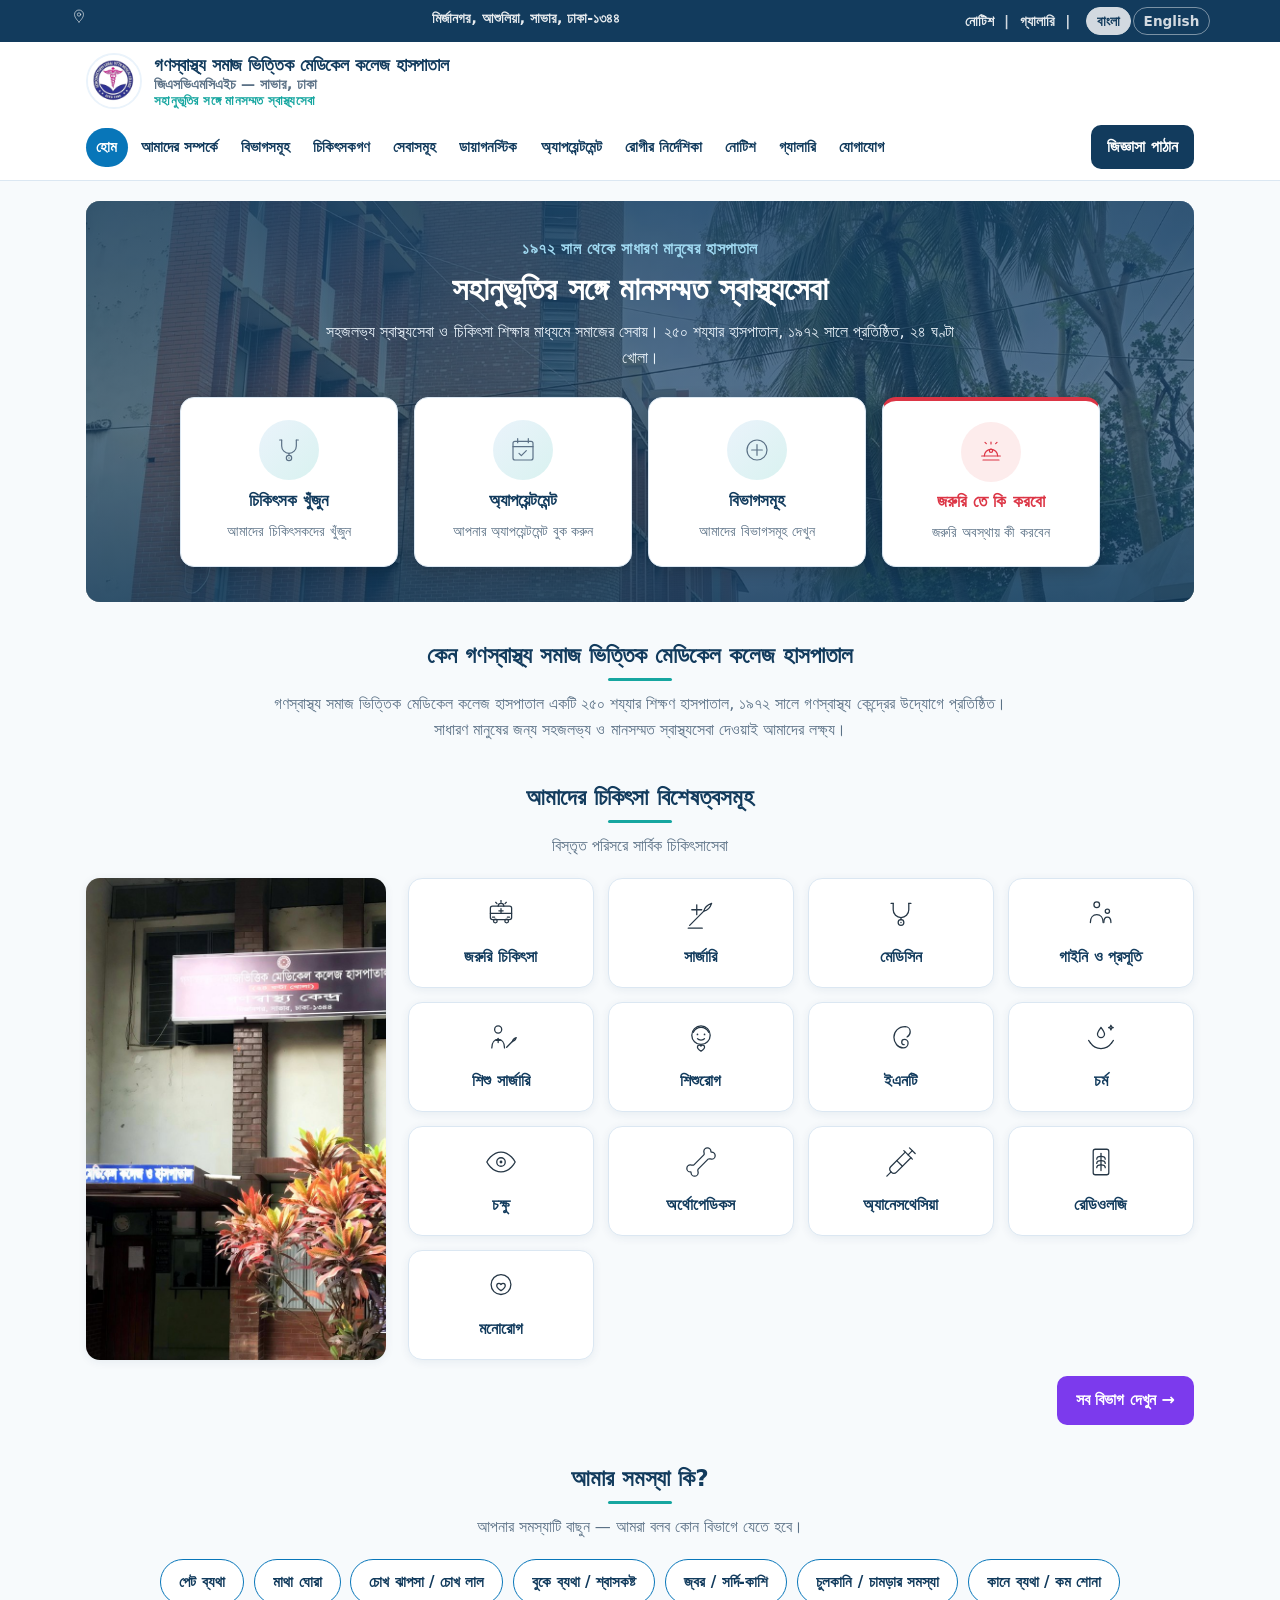
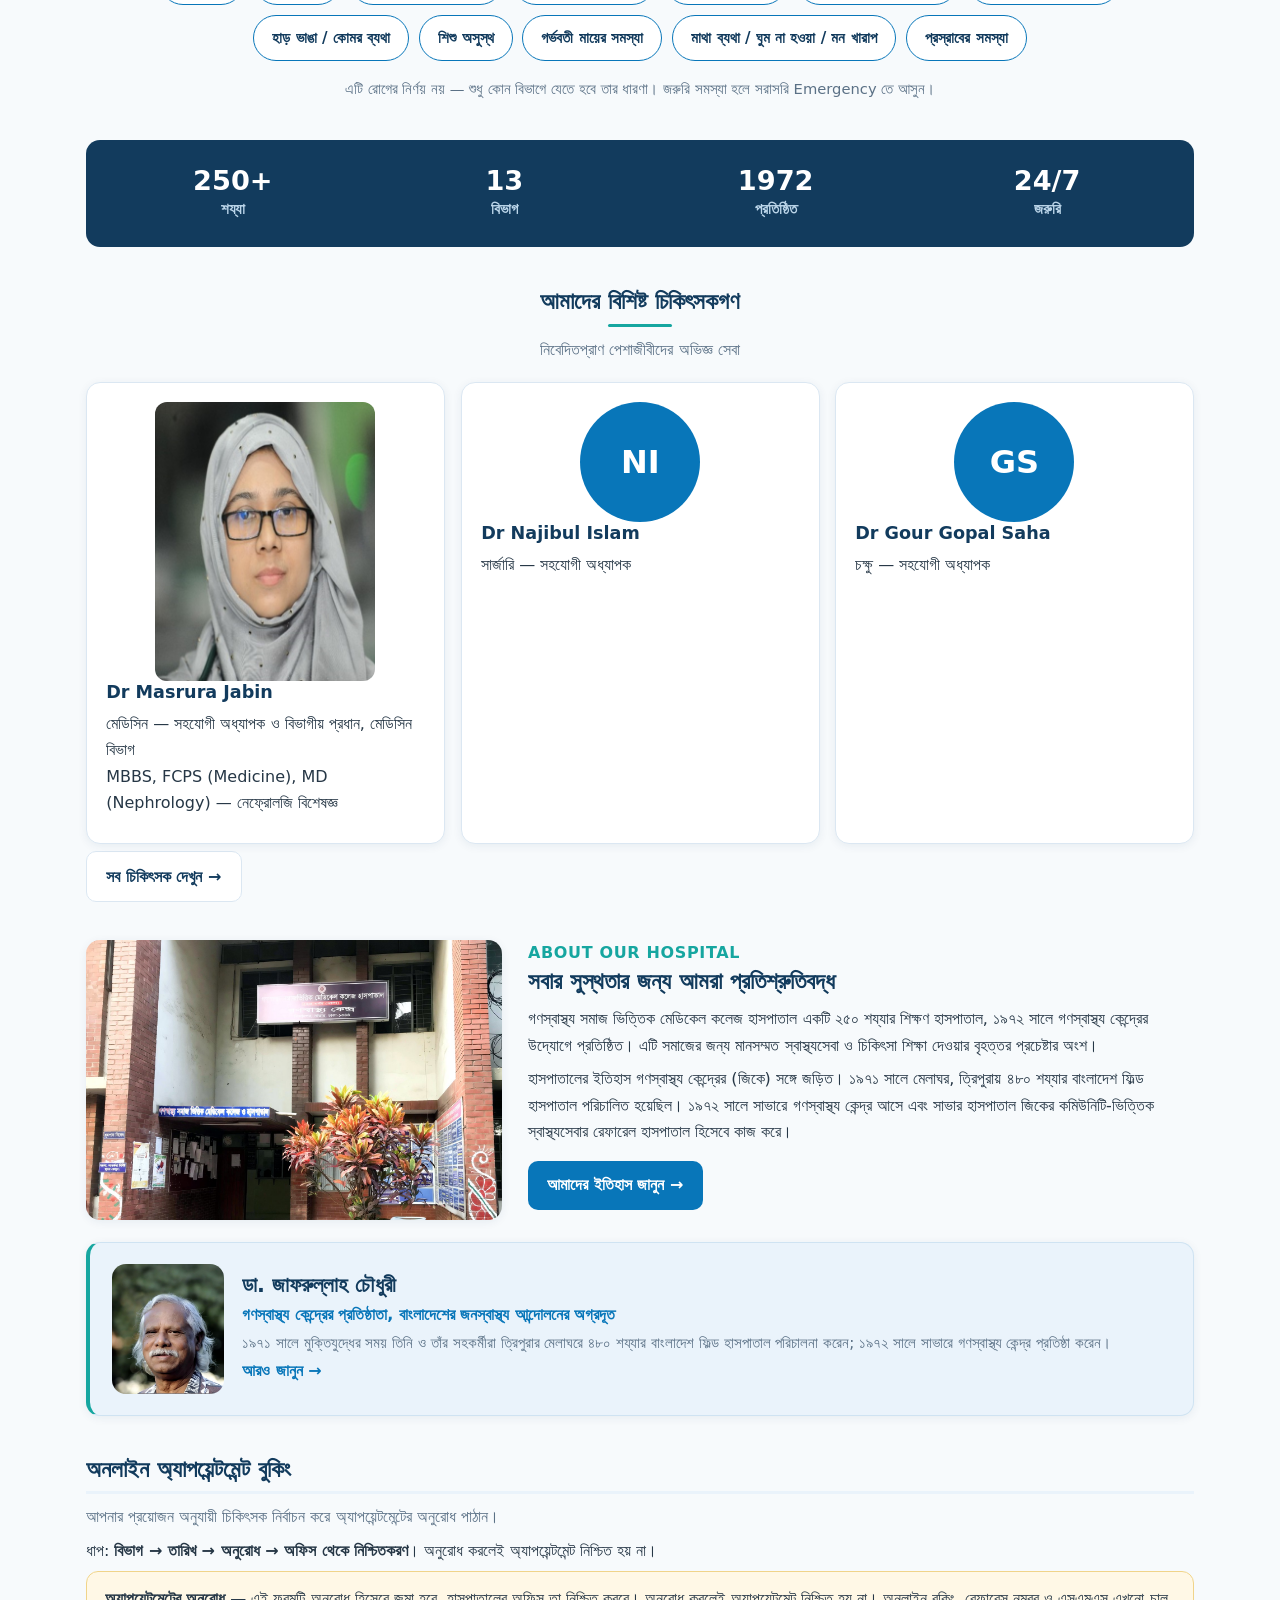
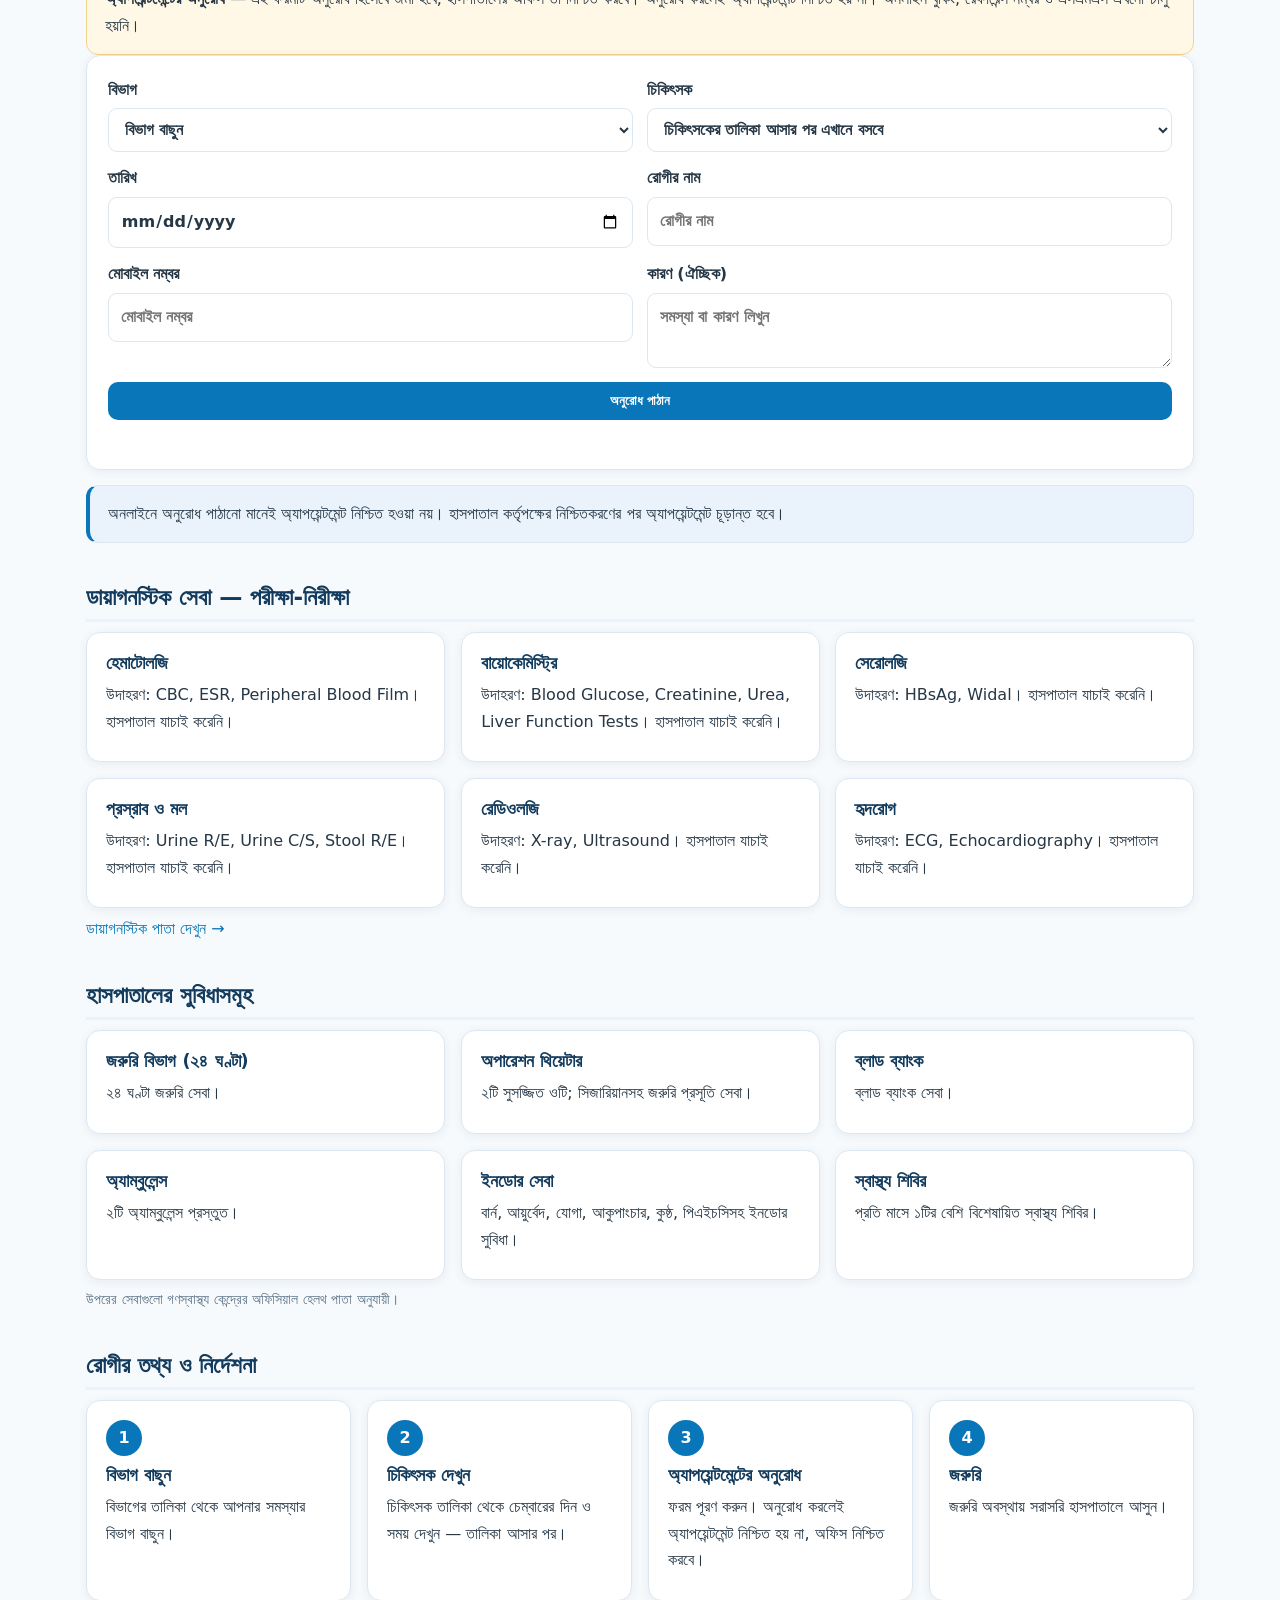
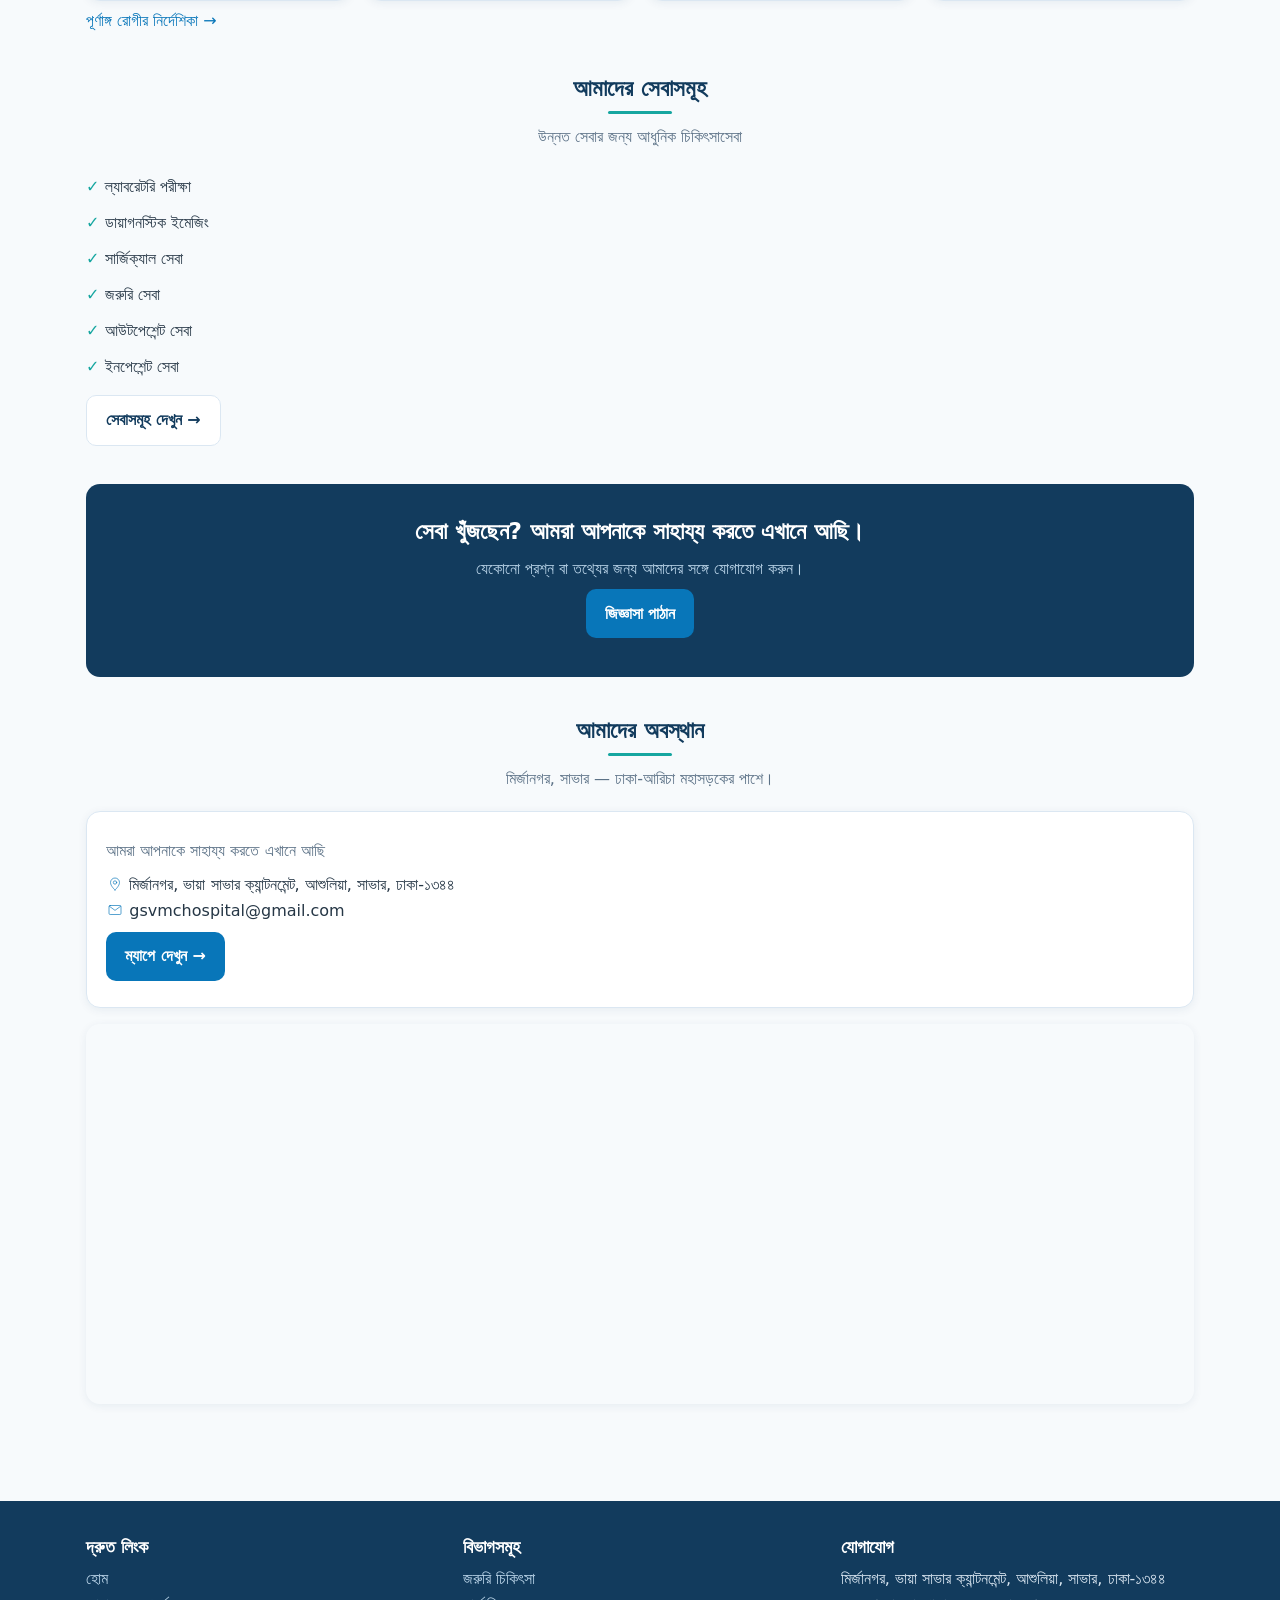
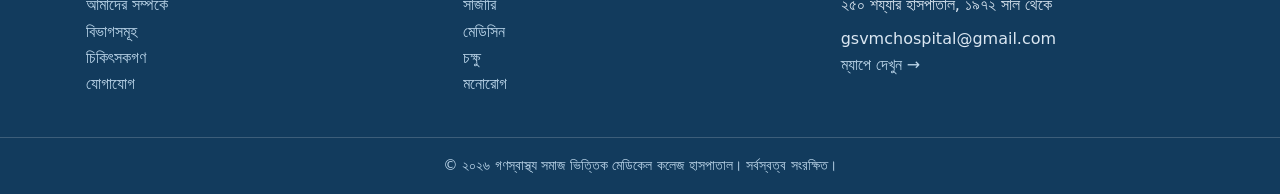
==== commit 4cd6eb0a: "Fix department→doctor dropdown in Bangla mode on homepage Department selection now correctly populat" ====
--- a/index.html
+++ b/index.html
@@ -192,10 +192,13 @@
     'Surgery':[{name:'Dr Najibul Islam',desigKey:'appt.desig_najibul'}],
     'Eye':[{name:'Dr Gour Gopal Saha',desigKey:'appt.desig_gour'}]
   };
+  /* Dept <option>s have no value attr, so .value == translated text
+     (e.g. 'মেডিসিন' in bn mode). The English key lives in data-dept. */
+  function deptKey(){var o=dept.options[dept.selectedIndex];return o?o.getAttribute('data-dept'):'';}
   function rebuildDoctors(keep){
     var keepVal=keep?doctor.value:'';
     doctor.innerHTML='';
-    var list=DOCTORS[dept.value]||[];
+    var list=DOCTORS[deptKey()]||[];
     if(!list.length){
       var o=document.createElement('option');o.value='';o.textContent=t('appt.doctor_ph');doctor.appendChild(o);
     }else{
@@ -206,7 +209,7 @@
     showDesig();
   }
   function showDesig(){
-    var list=DOCTORS[dept.value]||[];
+    var list=DOCTORS[deptKey()]||[];
     var sel=null;
     list.forEach(function(d){if(d.name===doctor.value)sel=d;});
     if(sel){desig.textContent=t(sel.desigKey);desig.hidden=false;}
--- a/assets/style.css
+++ b/assets/style.css
@@ -133,7 +133,7 @@
   .brand b{font-size:.9rem}
   .brand img{width:44px;height:44px}
   .spec-icon,.dept-icon{width:64px;height:64px}
-  .spec-icon img,.dept-icon img{width:64px;height:64px}
+  .spec-icon svg,.dept-icon svg{width:34px;height:34px}
   h1{font-size:1.6rem}
 }
 
@@ -159,13 +159,12 @@
 .stats-box .stat span,.stats-band .stat span{font-size:.92rem;color:var(--muted);font-weight:600}
 .spec-grid{display:grid;grid-template-columns:repeat(6,1fr);gap:.9rem}
 .spec-card{background:var(--white);border:1px solid var(--line);border-radius:var(--radius);padding:1.1rem .6rem;text-align:center;box-shadow:var(--shadow);transition:transform .2s,box-shadow .2s}
-.spec-card:hover{transform:translateY(-2px);box-shadow:0 6px 18px rgba(18,59,93,.12)}
+.spec-card:hover{transform:translateY(-4px);box-shadow:0 10px 24px rgba(18,59,93,.14)}
 .spec-card h3{font-size:.98rem;margin:.4rem 0 0}
 .shortcut .icon{display:inline-flex;align-items:center;justify-content:center;width:60px;height:60px;border-radius:50%;background:linear-gradient(135deg,#eaf3fb,#d9f2f0);color:var(--blue);flex:none;transition:background .25s,color .25s,box-shadow .25s}
 .shortcut .icon svg{width:32px;height:32px}
-/* Premium PNG dept icons: no circular badge — the PNGs carry their own soft-blue glow */
-.spec-icon,.dept-icon{display:inline-flex;align-items:center;justify-content:center;width:76px;height:76px;flex:none}
-.spec-icon img,.dept-icon img{width:76px;height:76px;object-fit:contain;transition:transform .25s ease,filter .25s ease}
+/* Premium SVG dept icons: soft-blue circular badge (Lucide-style stroke icons) */
+.spec-icon svg,.dept-icon svg{width:34px;height:34px}
 .dept-icon{margin-bottom:.35rem}
 .inline-icon{display:inline-flex;vertical-align:-3px;color:var(--blue)}
 .inline-icon svg{width:18px;height:18px}
@@ -299,3 +298,66 @@
   /* Founder strip stacks only when very narrow */
   .founder-strip{flex-direction:column;align-items:flex-start}
 }
+
+/* ---- Premium redesign 2026-11-02 (Specialties / About / Founder / Appointment) ---- */
+/* Clickable specialty cards */
+a.spec-card{display:block;color:var(--ink)}
+a.spec-card:hover{text-decoration:none}
+a.spec-card h3{font-size:1.02rem;line-height:1.45}
+.spec-card .spec-icon{margin-bottom:.15rem}
+/* Departments page cards */
+a.card.dept-link{display:block;color:var(--ink)}
+a.card.dept-link:hover{text-decoration:none}
+/* About: history button row */
+.about-actions{display:flex;gap:.6rem;flex-wrap:wrap;margin-top:1rem}
+/* Founder: elegant horizontal profile card */
+.founder-strip{background:#eaf3fb;border:1px solid #cfe3f2;border-left:4px solid var(--teal);padding:1.3rem 1.4rem}
+.founder-strip img{width:112px;height:130px;border-radius:14px}
+.founder-strip h3{font-size:1.3rem}
+.founder-strip .founder-role{font-weight:700;color:var(--blue)}
+.founder-strip .founder-bio{color:var(--muted);font-size:.95rem}
+.founder-strip a{font-weight:700}
+/* Appointment: premium form */
+.appt-sub{max-width:640px}
+.form-field{display:grid;gap:.3rem;align-content:start}
+.field-err{display:none;color:#c0392b;font-size:.88rem;font-weight:600}
+.field-err.show{display:block}
+input.invalid,select.invalid,textarea.invalid{border-color:#dc3545}
+input.invalid:focus,select.invalid:focus,textarea.invalid:focus{outline-color:#dc3545}
+.doc-desig{margin:0;font-size:.9rem;font-weight:600;color:var(--blue)}
+.form-success{background:#e6f7ee;border:1px solid #9fd8b4;color:#1d6b3c;border-radius:12px;padding:.9rem 1.1rem;font-weight:600}
+.appt-confirm{margin-top:1rem;background:var(--soft);border:1px solid var(--line);border-left:4px solid var(--blue);border-radius:12px;padding:.9rem 1.1rem}
+#apptSubmit:disabled{opacity:.65;cursor:wait;transform:none}
+@media(max-width:560px){
+  .dept-grid{grid-template-columns:repeat(2,1fr)}
+}
+
+/* ---- Identity-first update 2026-11-02 (first screen + symptom finder) ---- */
+.first-screen{margin-top:0;border-radius:var(--radius);overflow:hidden;position:relative;background:var(--navy)}
+.first-screen-bg{position:absolute;inset:0;width:100%;height:100%;object-fit:cover;object-position:center 35%}
+.first-screen-overlay{position:relative;background:linear-gradient(180deg,rgba(18,59,93,.82) 0%,rgba(18,59,93,.68) 55%,rgba(18,59,93,.85) 100%);padding:2.2rem 1.4rem}
+.first-screen-inner{max-width:920px;margin:0 auto;text-align:center}
+.first-screen-eyebrow{color:#9fd8f0;font-weight:700;letter-spacing:.03em;margin:0 0 .4rem}
+.first-screen h1{color:#fff;font-size:2rem;margin:.2rem 0 .5rem;border-bottom:0;padding-bottom:0}
+.first-screen-sub{color:#eaf3fb;max-width:640px;margin:0 auto 1.6rem}
+.cta-grid{display:grid;grid-template-columns:repeat(4,1fr);gap:1rem}
+.cta-btn{background:#fff;border:1px solid var(--line);border-radius:var(--radius);padding:1.3rem .8rem;display:flex;flex-direction:column;align-items:center;gap:.35rem;box-shadow:0 4px 16px rgba(0,0,0,.18);transition:transform .2s,box-shadow .2s;color:var(--ink);min-height:170px;justify-content:center}
+.cta-btn:hover{text-decoration:none;transform:translateY(-4px);box-shadow:0 12px 26px rgba(0,0,0,.25)}
+.cta-btn b{color:var(--navy);font-size:1.08rem}
+.cta-btn span{color:var(--muted);font-size:.9rem}
+.cta-icon{display:inline-flex;align-items:center;justify-content:center;width:60px;height:60px;border-radius:50%;background:linear-gradient(135deg,#eaf3fb,#d9f2f0);color:var(--blue)}
+.cta-icon svg{width:32px;height:32px}
+.cta-btn.emergency{border-top:4px solid #dc3545}
+.cta-btn.emergency .cta-icon{color:#dc3545;background:#fdecec}
+.cta-btn.emergency b{color:#dc3545}
+@media(max-width:860px){.cta-grid{grid-template-columns:repeat(2,1fr)}.first-screen h1{font-size:1.6rem}}
+@media(max-width:560px){.first-screen-overlay{padding:1.6rem 1rem}.cta-btn{min-height:150px;padding:1rem .6rem}}
+/* Symptom finder */
+.chip-wrap{display:flex;flex-wrap:wrap;gap:.6rem;justify-content:center}
+.chip{background:#fff;border:1.5px solid var(--blue);color:var(--navy);border-radius:999px;padding:.6rem 1.15rem;font:inherit;font-weight:700;font-size:.95rem;cursor:pointer;transition:background .15s,color .15s}
+.chip:hover{background:var(--soft)}
+.chip.active{background:var(--blue);color:#fff;border-color:var(--blue)}
+.finder-result{background:var(--soft);border:1px solid var(--line);border-left:4px solid var(--blue);border-radius:var(--radius);padding:1.1rem 1.3rem;margin-top:1.2rem}
+.finder-result p{margin:.3rem 0}
+.finder-urgent{background:#fdecec;border:1px solid #f0b4b4;color:#a8232a;border-radius:10px;padding:.7rem 1rem;font-weight:700;margin-top:.6rem}
+.finder-disclaimer{color:var(--muted);font-size:.92rem;text-align:center;margin-top:1rem}
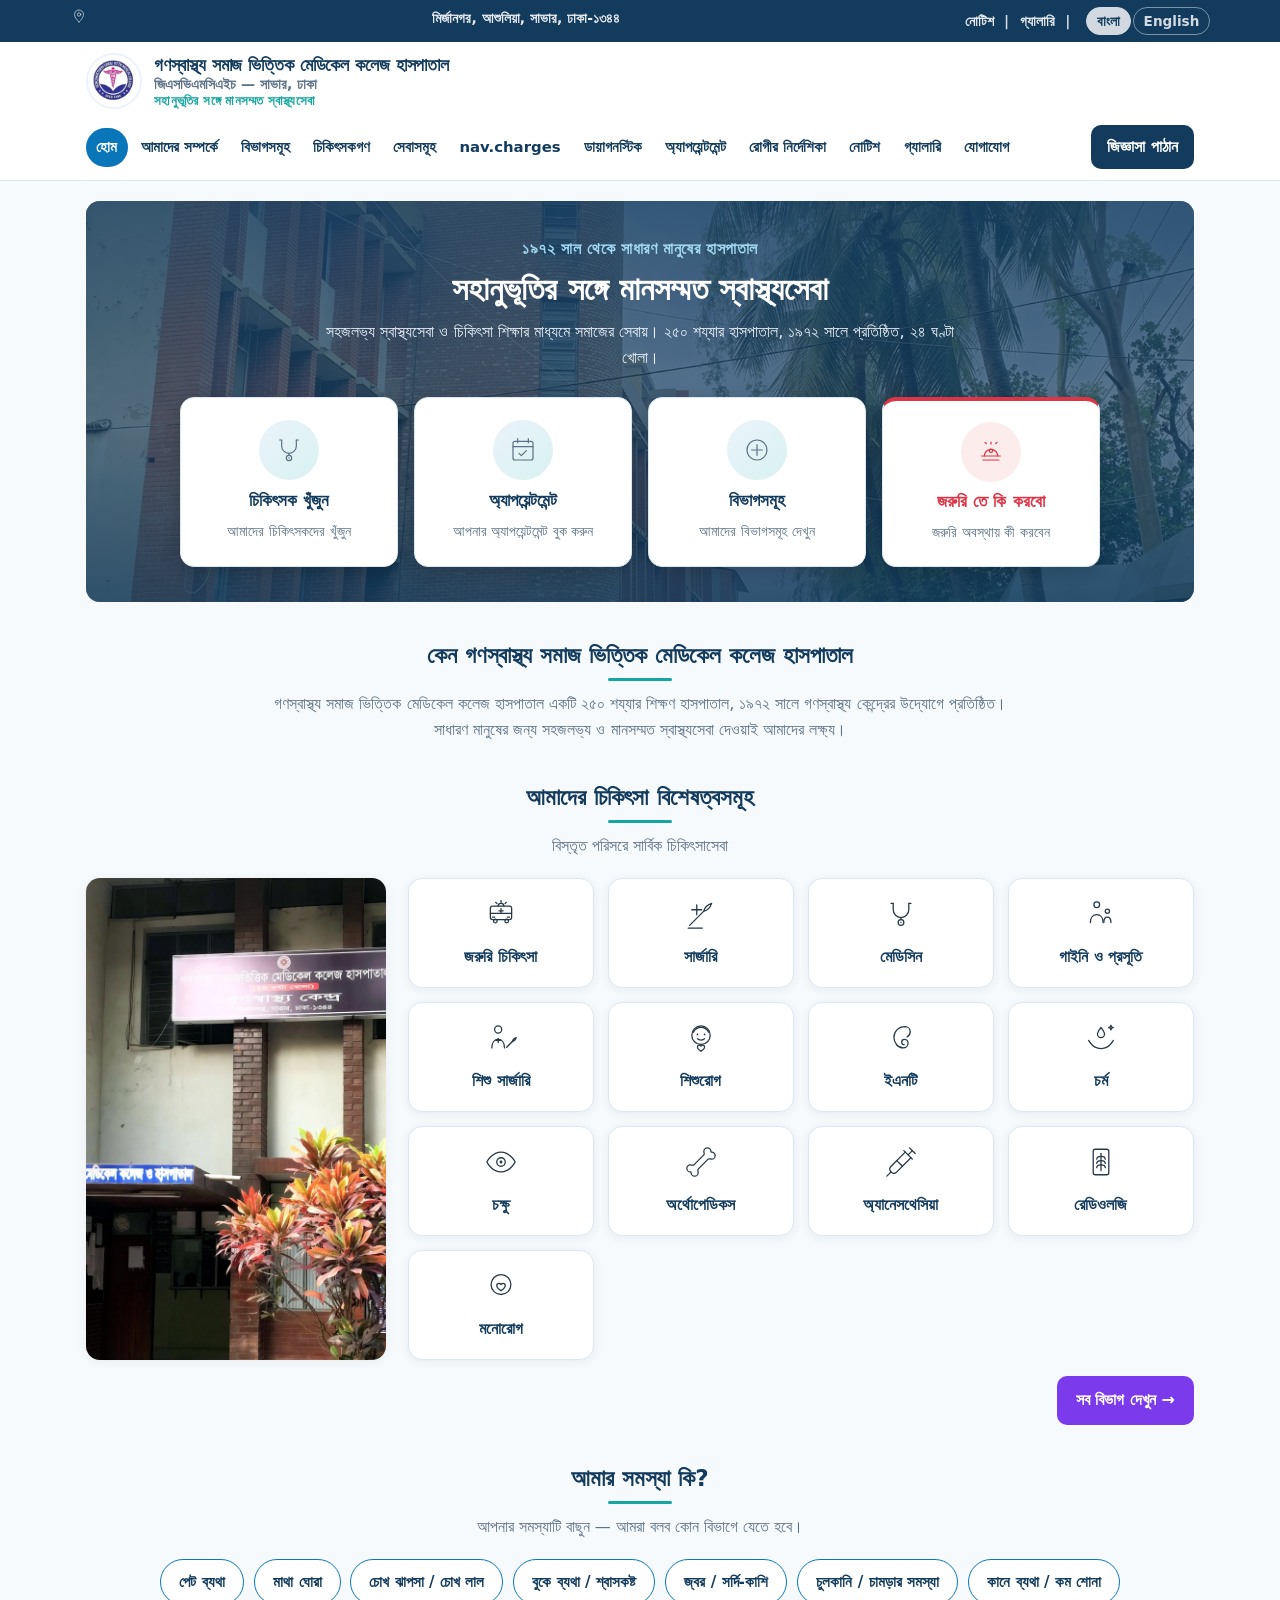
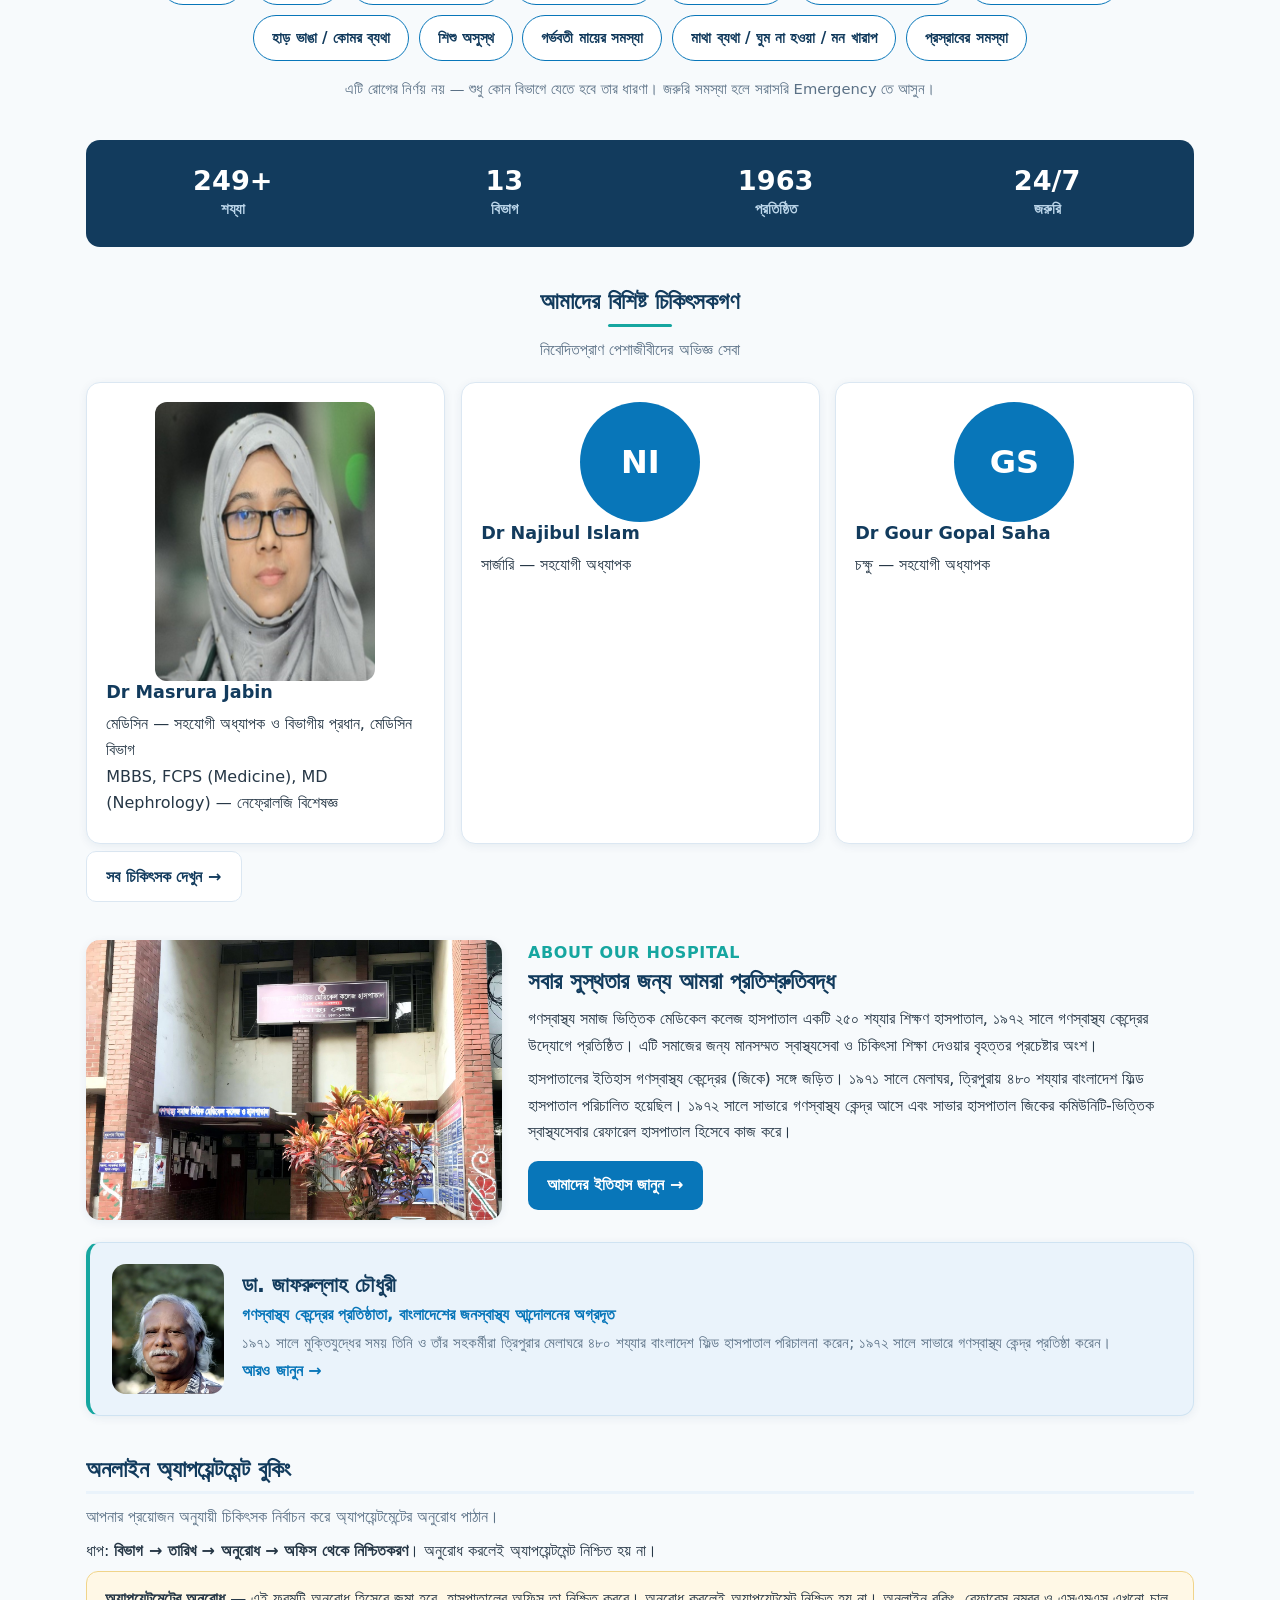
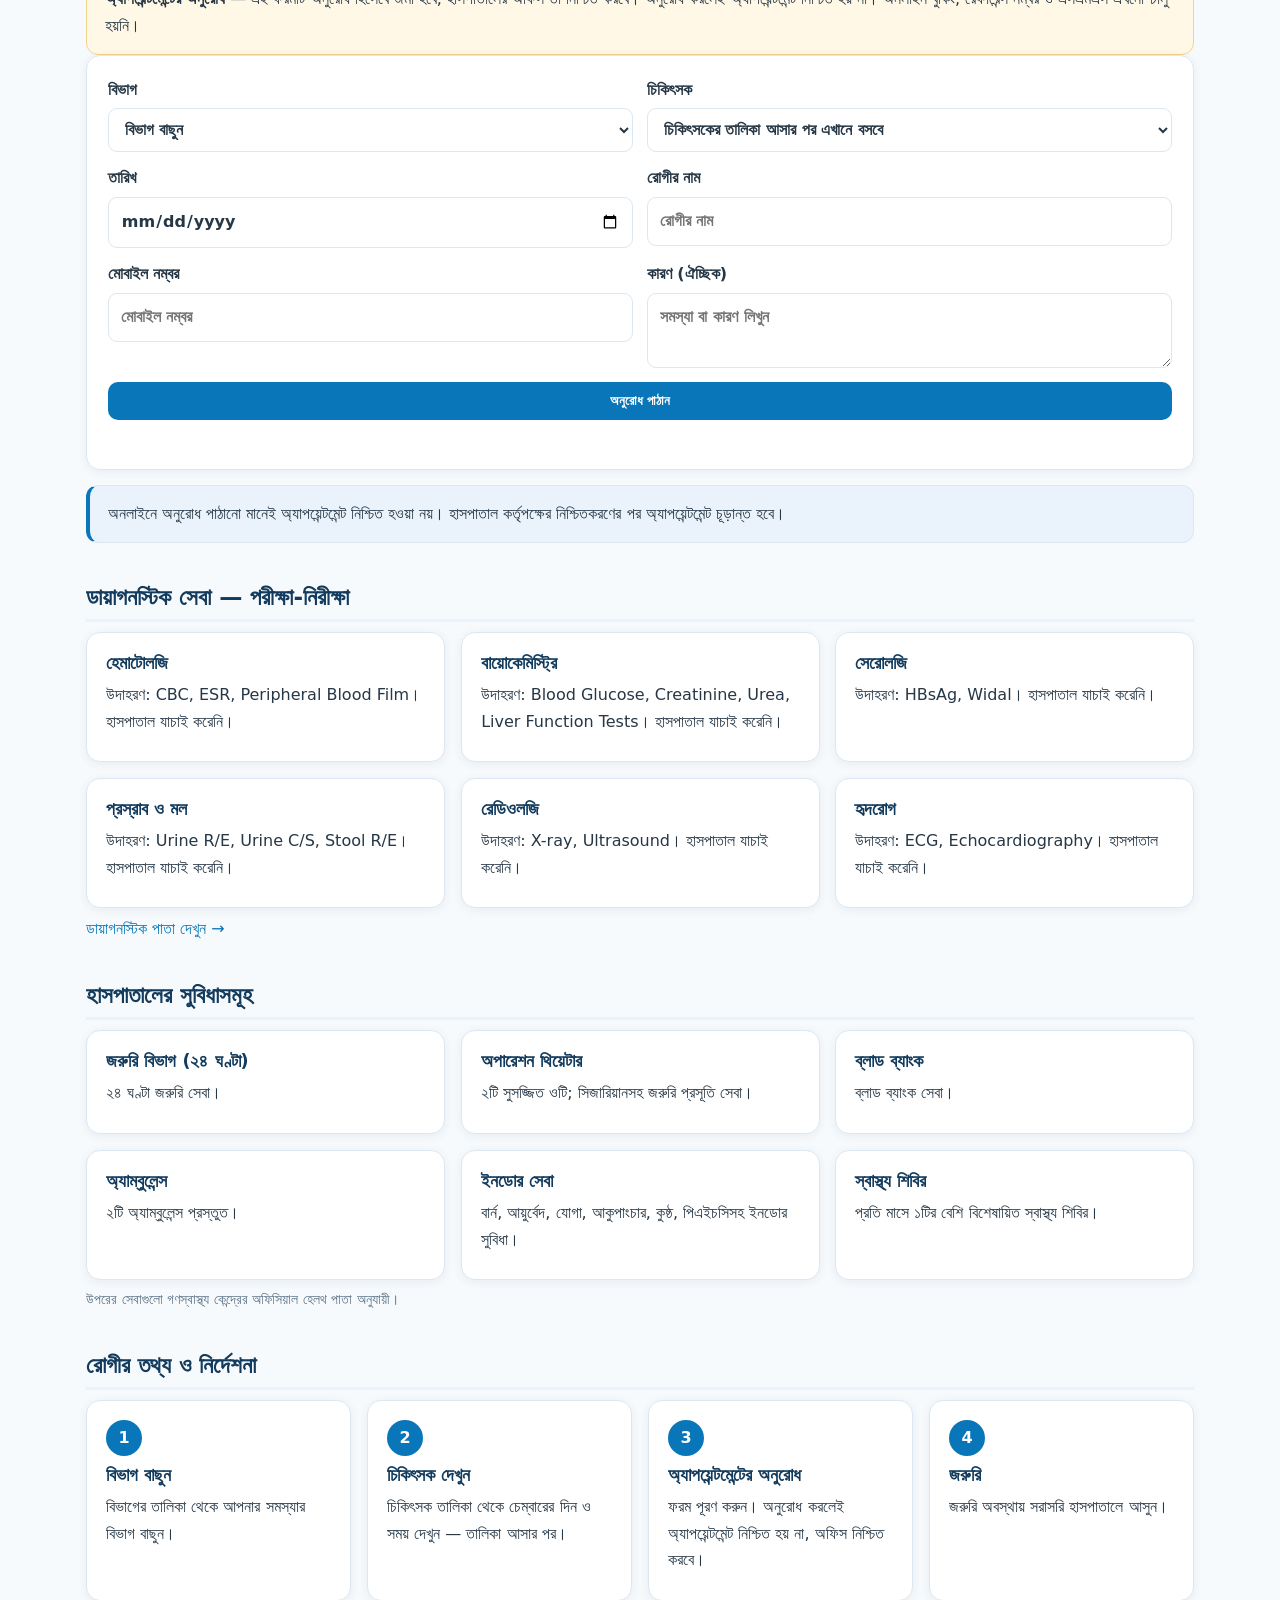
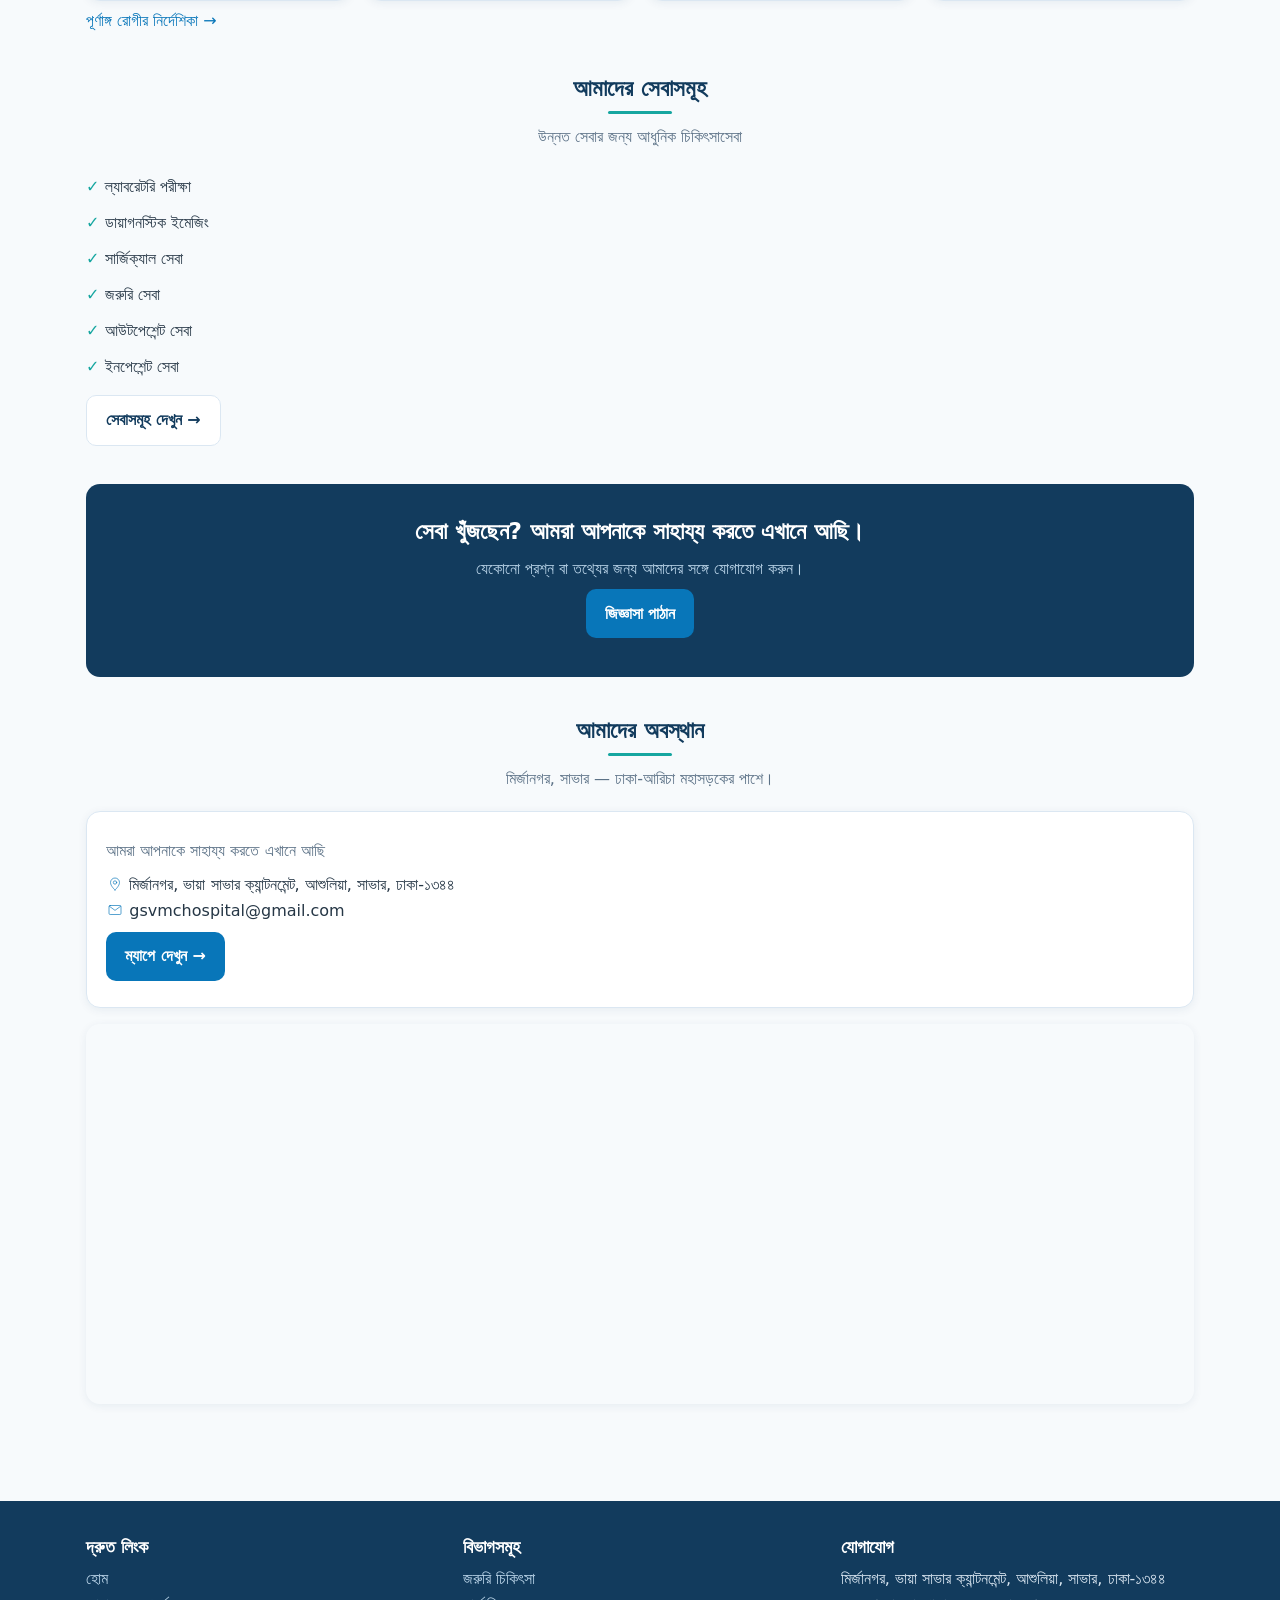
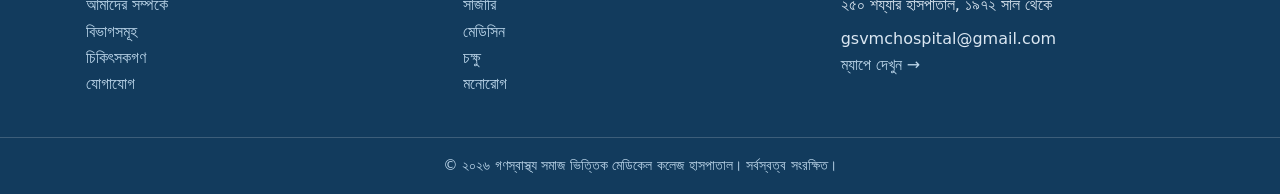
==== commit b4291f55: "Add charges nav link" ====
--- a/index.html
+++ b/index.html
@@ -17,7 +17,7 @@
 </div></div>
 <header class="site"><div class="header-inner">
 <a class="brand" href="index.html"><img src="assets/logo.jpg" alt="Gonoshasthaya Samaj Vittik Medical College logo"><span class="wordmark"><b data-i18n="brand.name">গণস্বাস্থ্য সমাজ ভিত্তিক মেডিকেল কলেজ হাসপাতাল</b><small data-i18n="brand.sub">জিএসভিএমসিএইচ — সাভার, ঢাকা</small><small class="tagline" data-i18n="brand.tag">সহানুভূতির সঙ্গে মানসম্মত স্বাস্থ্যসেবা</small></span></a>
-<button class="nav-toggle" type="button" aria-label="মেনু" aria-expanded="false" aria-controls="mainNav">☰</button><nav class="main" id="mainNav"><a href="index.html" class="active" data-i18n="nav.home">হোম</a><a href="pages/about.html" data-i18n="nav.about">আমাদের সম্পর্কে</a><a href="pages/departments.html" data-i18n="nav.departments">বিভাগসমূহ</a><a href="pages/doctors.html" data-i18n="nav.doctors">চিকিৎসকগণ</a><a href="pages/services.html" data-i18n="nav.services">সেবাসমূহ</a><a href="pages/diagnostics.html" data-i18n="nav.diagnostics">ডায়াগনস্টিক</a><a href="pages/appointments.html" data-i18n="nav.appointments">অ্যাপয়েন্টমেন্ট</a><a href="pages/patient-guide.html" data-i18n="nav.guide">রোগীর নির্দেশিকা</a><a href="pages/notices.html" data-i18n="nav.notice">নোটিশ</a><a href="pages/gallery.html" data-i18n="nav.gallery">গ্যালারি</a><a href="pages/contact.html" data-i18n="nav.contact">যোগাযোগ</a></nav>
+<button class="nav-toggle" type="button" aria-label="মেনু" aria-expanded="false" aria-controls="mainNav">☰</button><nav class="main" id="mainNav"><a href="index.html" class="active" data-i18n="nav.home">হোম</a><a href="pages/about.html" data-i18n="nav.about">আমাদের সম্পর্কে</a><a href="pages/departments.html" data-i18n="nav.departments">বিভাগসমূহ</a><a href="pages/doctors.html" data-i18n="nav.doctors">চিকিৎসকগণ</a><a href="pages/services.html" data-i18n="nav.services">সেবাসমূহ</a><a href="pages/charges.html" data-i18n="nav.charges">সেবা মূল্য</a><a href="pages/diagnostics.html" data-i18n="nav.diagnostics">ডায়াগনস্টিক</a><a href="pages/appointments.html" data-i18n="nav.appointments">অ্যাপয়েন্টমেন্ট</a><a href="pages/patient-guide.html" data-i18n="nav.guide">রোগীর নির্দেশিকা</a><a href="pages/notices.html" data-i18n="nav.notice">নোটিশ</a><a href="pages/gallery.html" data-i18n="nav.gallery">গ্যালারি</a><a href="pages/contact.html" data-i18n="nav.contact">যোগাযোগ</a></nav>
 <a class="btn query" href="pages/contact.html" data-i18n="nav.query">জিজ্ঞাসা পাঠান</a>
 </div></header>
 <main>
